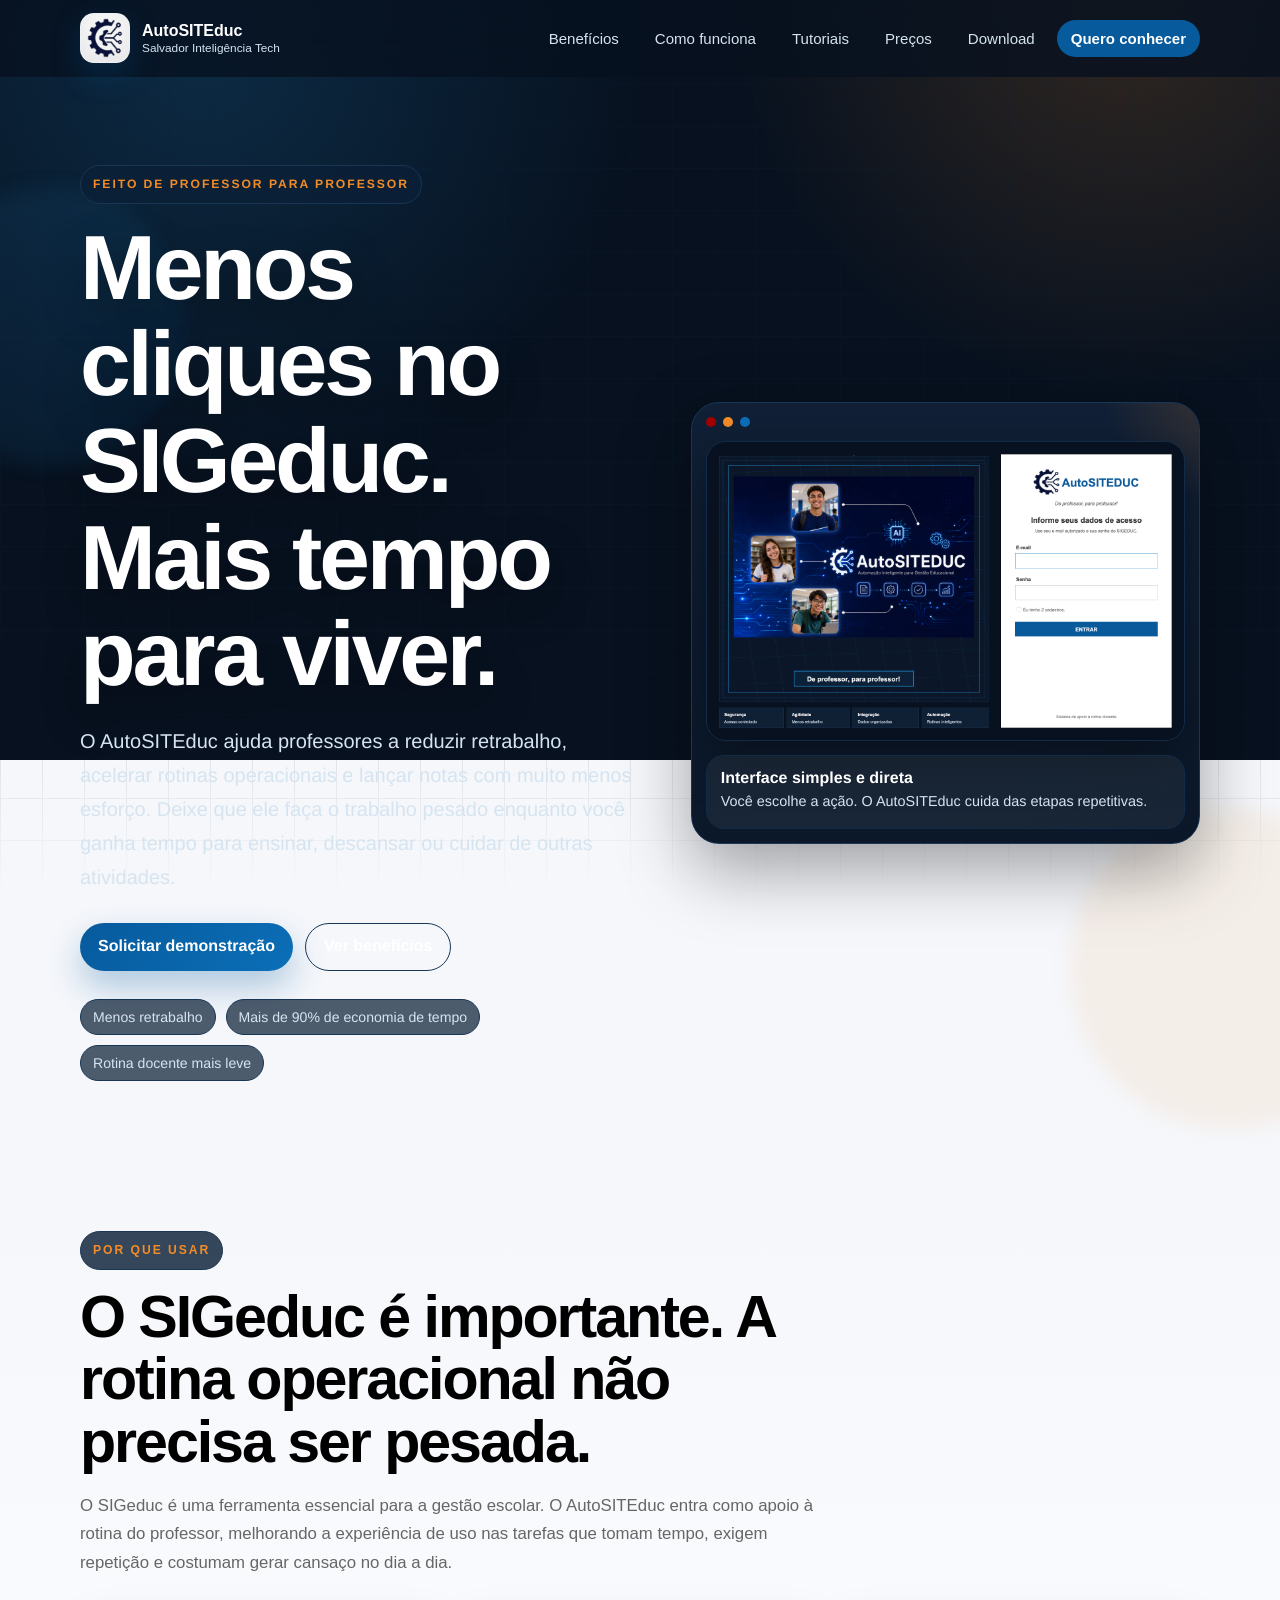
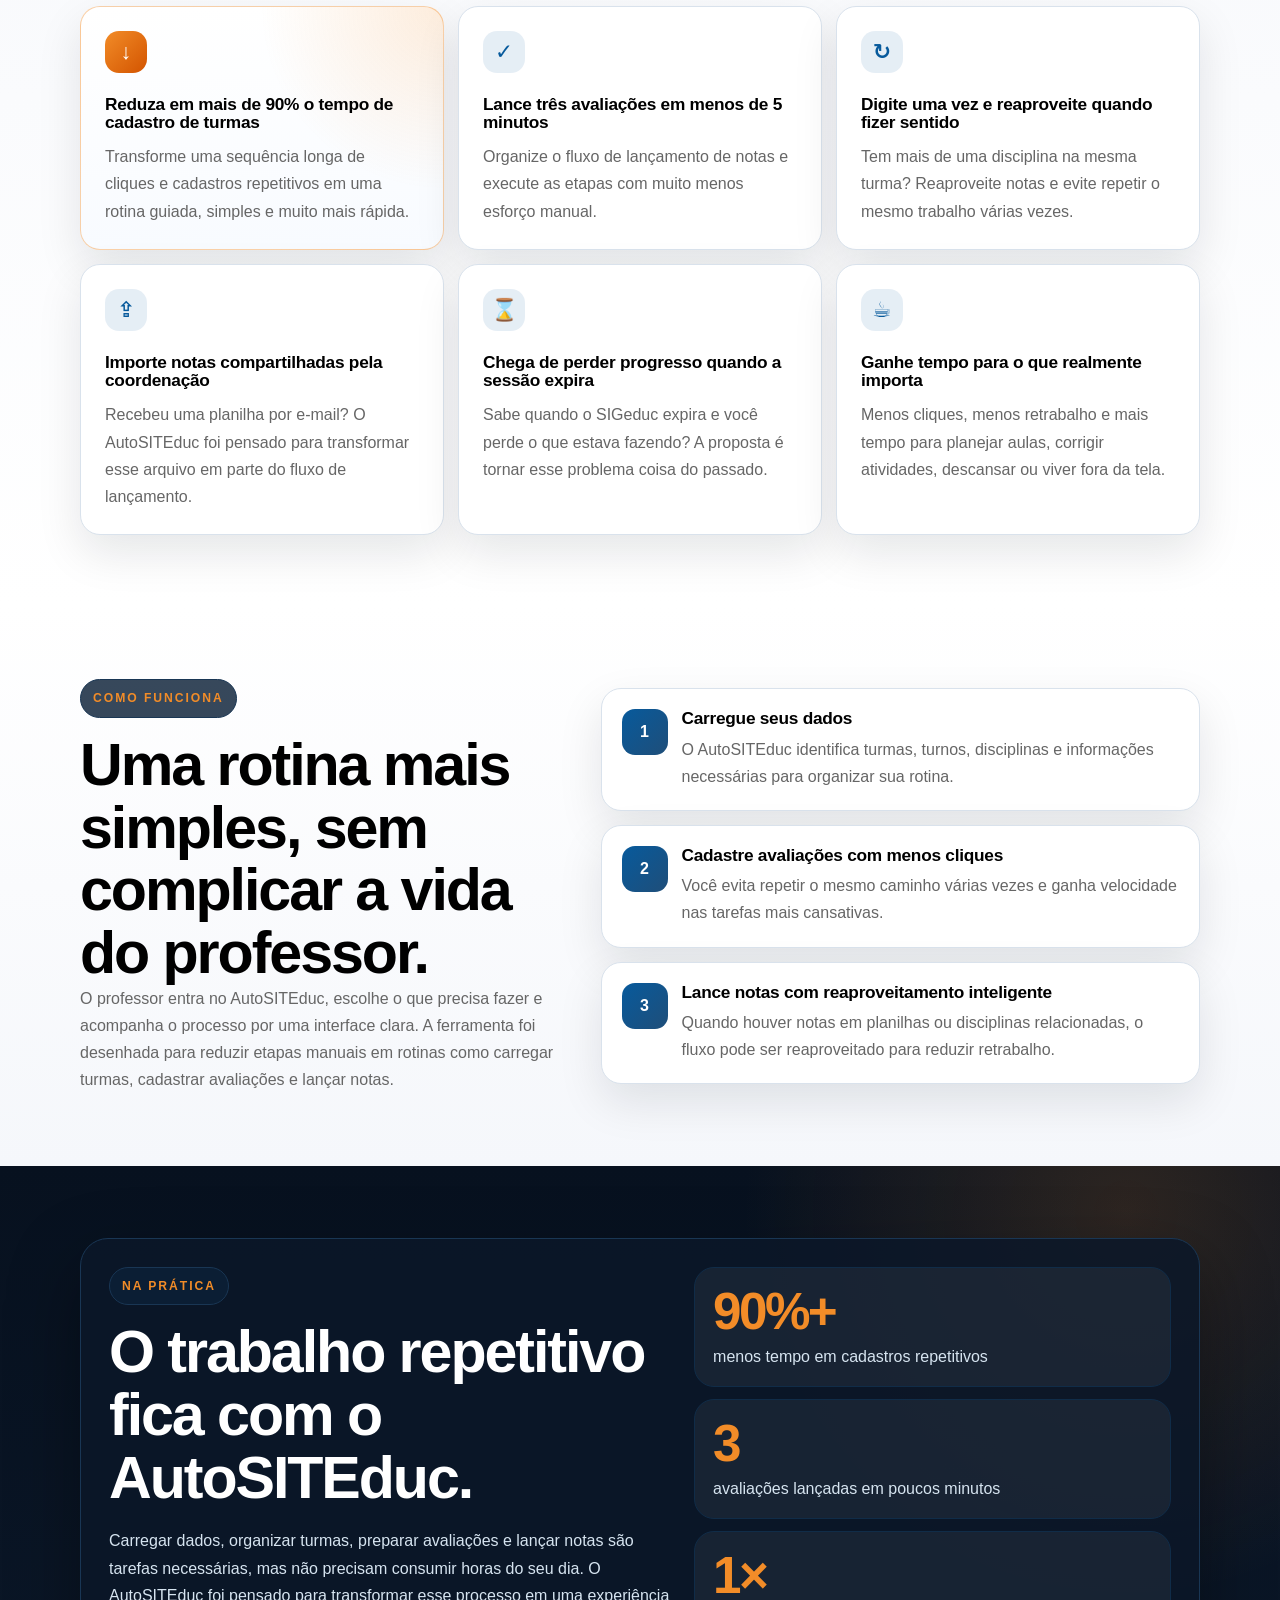
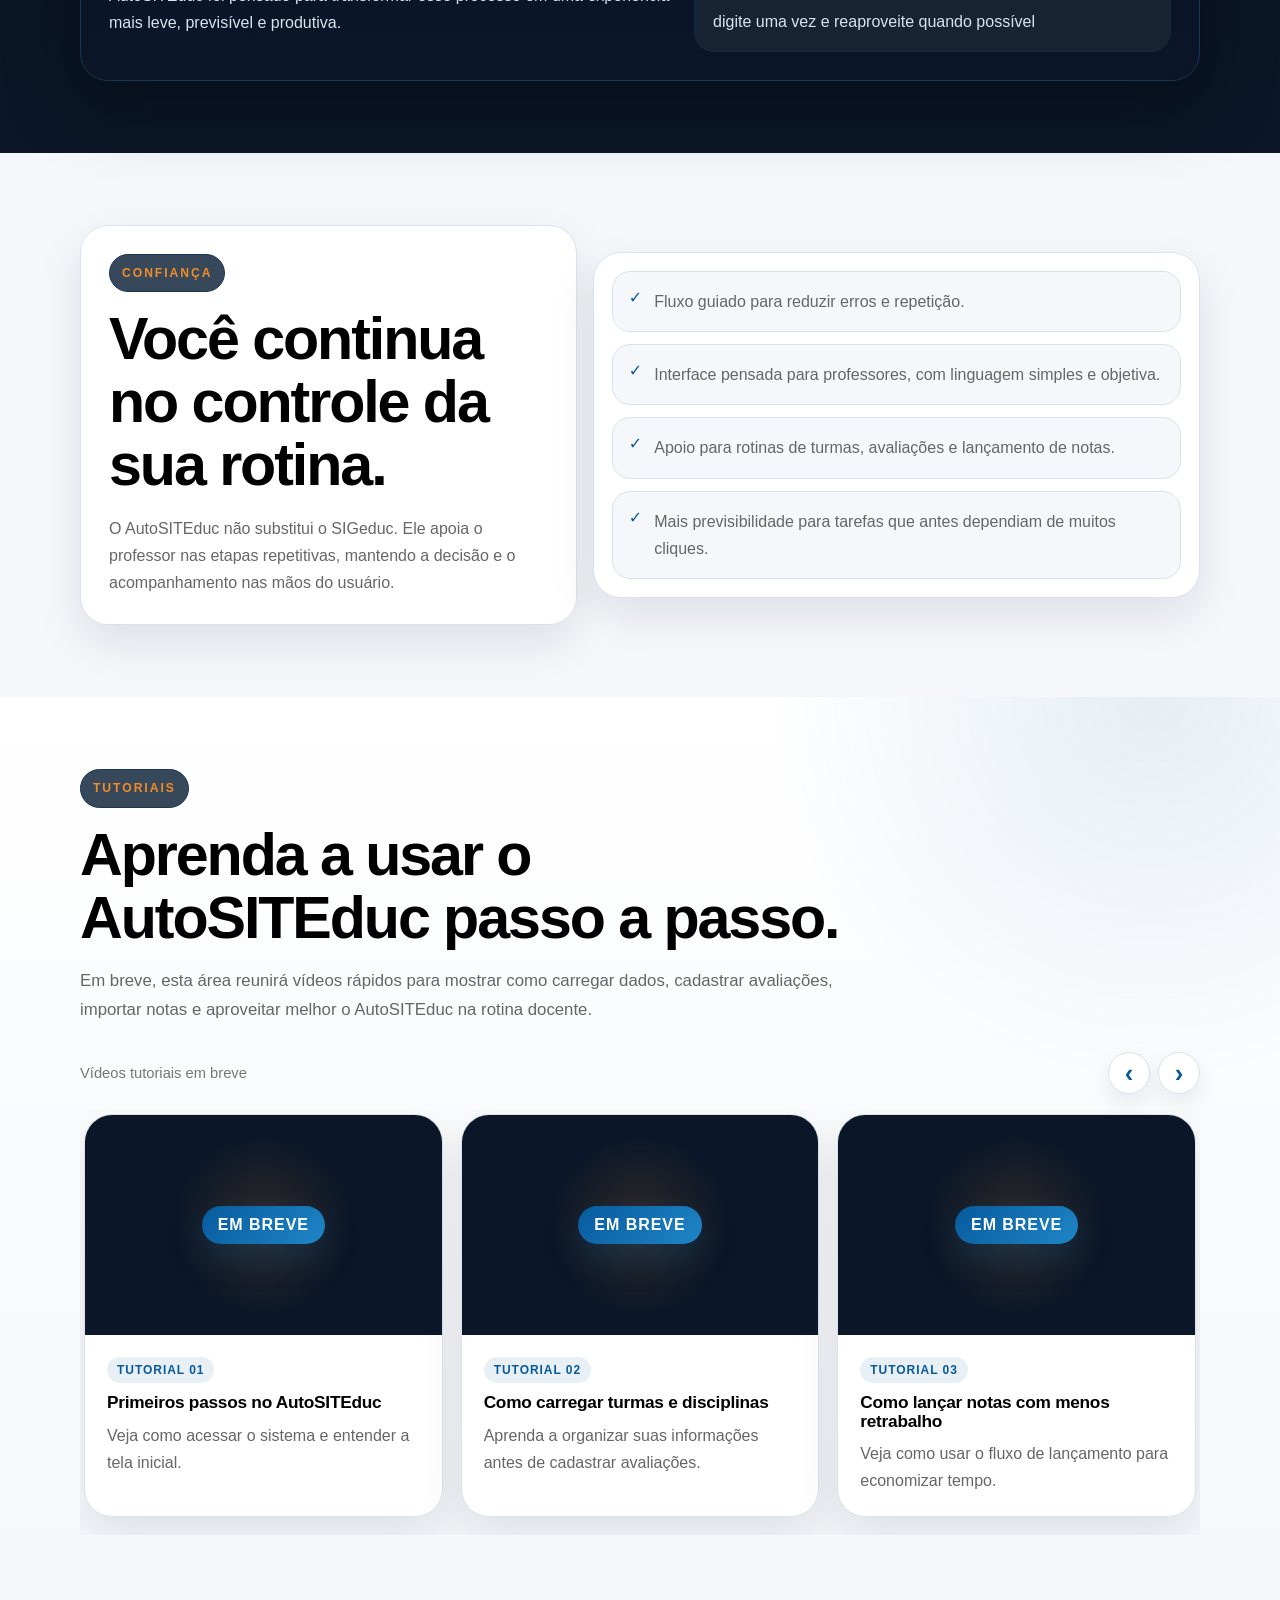
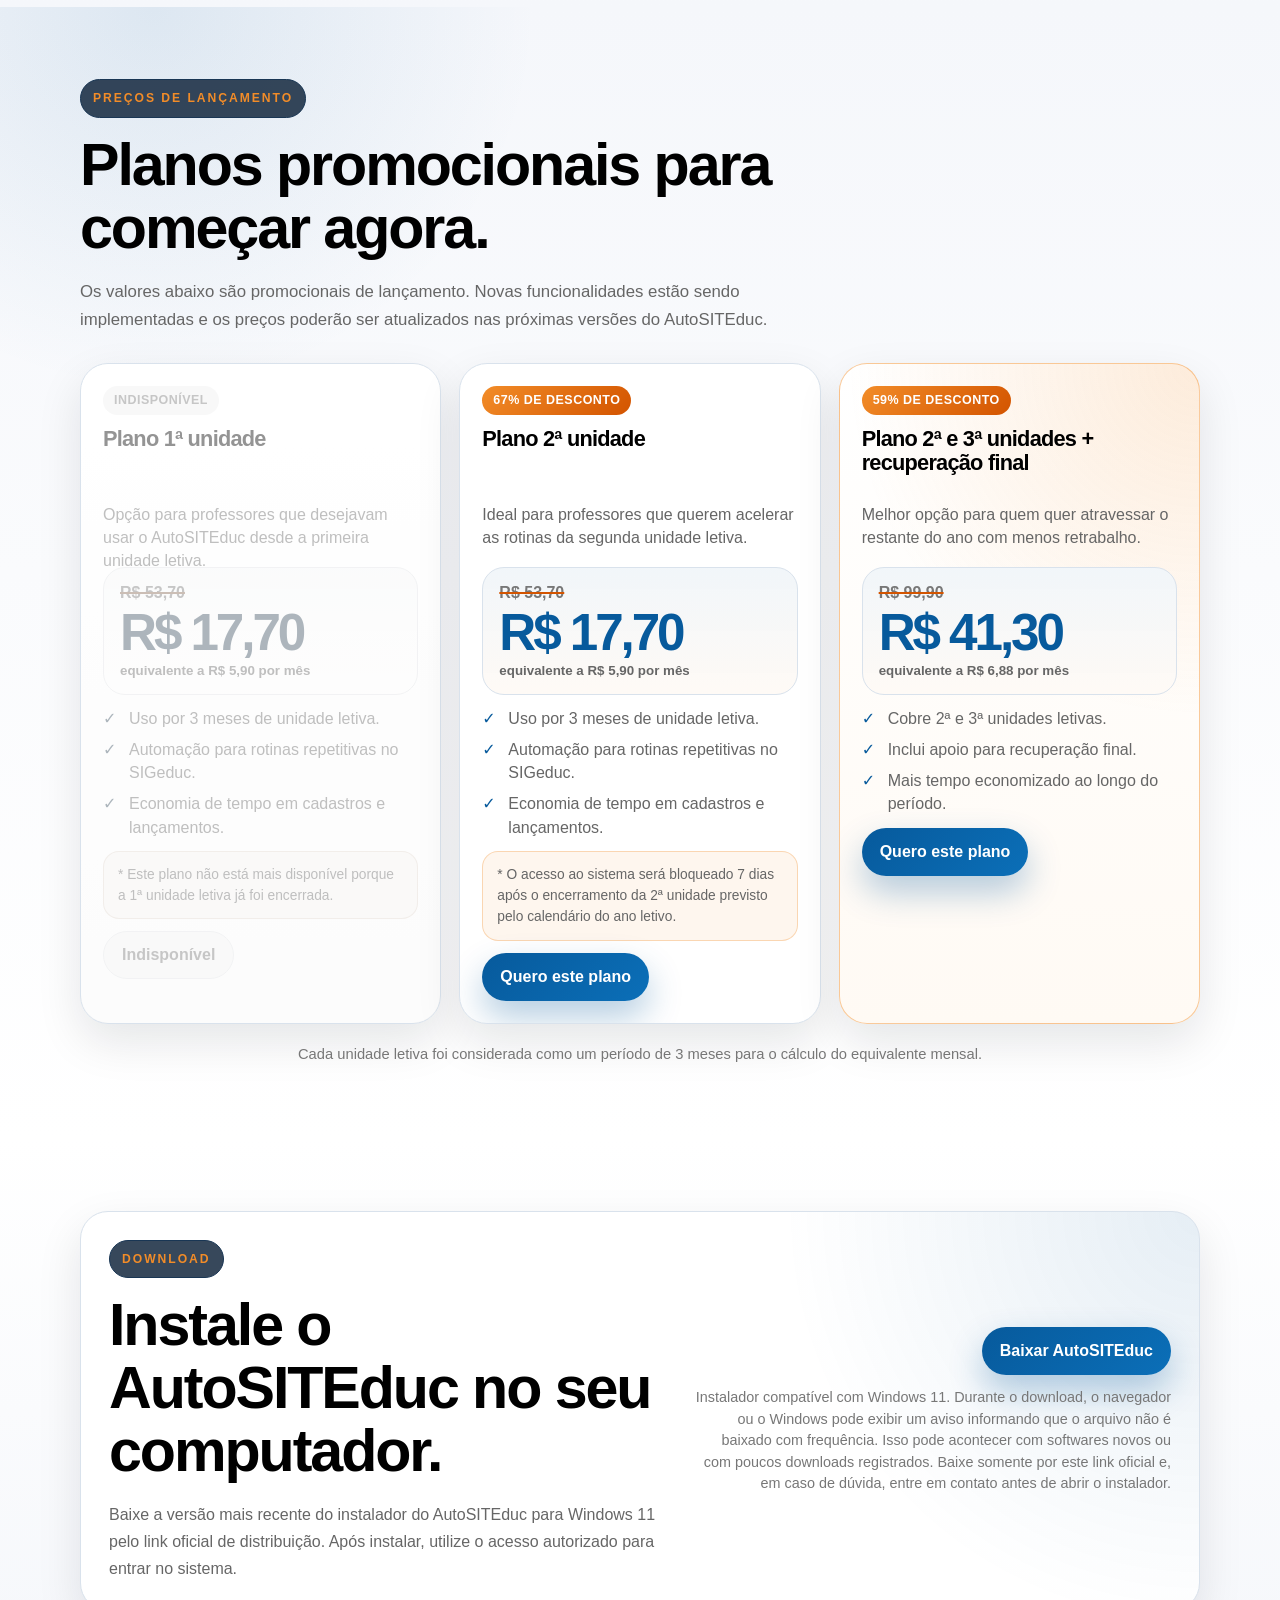
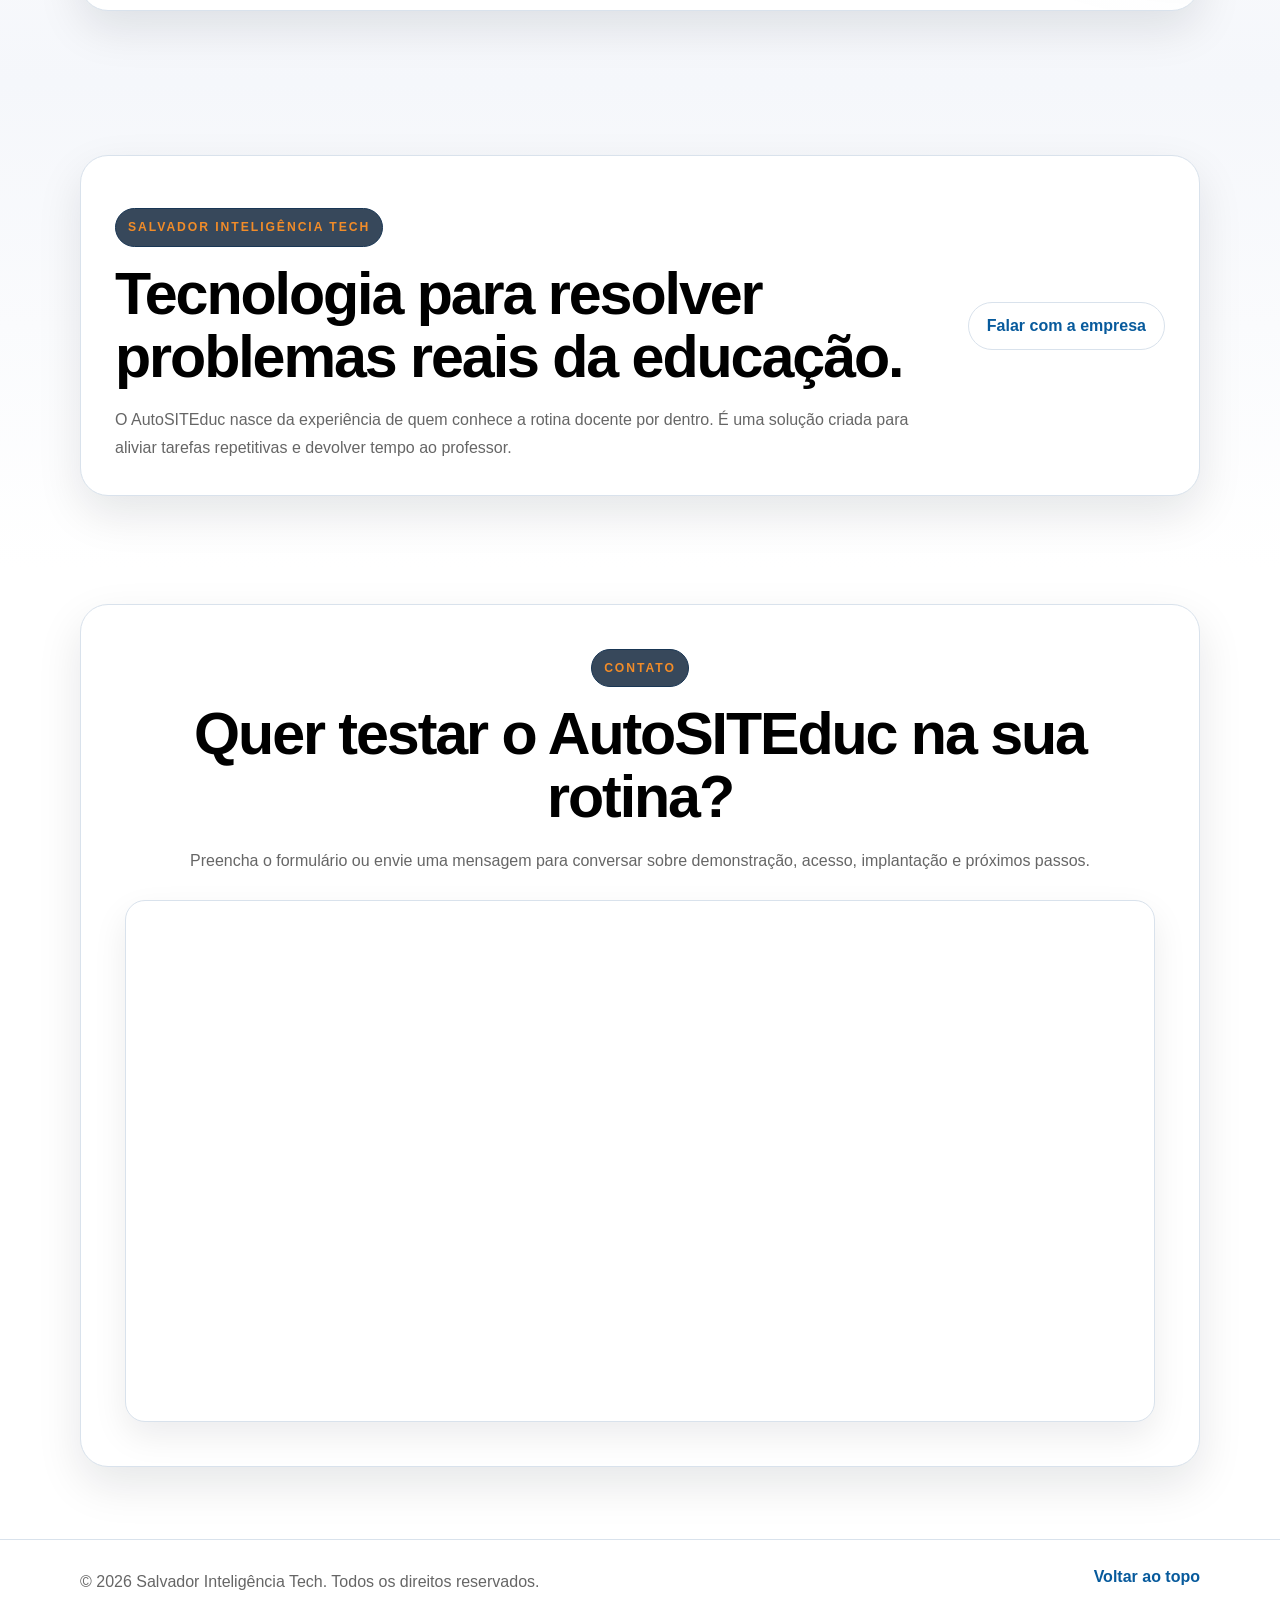
==== index.html @ fbe0bc2a "Adiciona link de download do AutoSITEduc" ====
<!doctype html>
<html lang="pt-BR">

<head>
  <meta charset="utf-8" />
  <meta name="viewport" content="width=device-width, initial-scale=1" />
  <meta name="theme-color" content="#07111f" />
  <title>AutoSITEduc | Menos cliques no SIGeduc, mais tempo para ensinar</title>
  <meta name="description"
    content="AutoSITEduc é uma ferramenta de apoio à rotina docente que reduz retrabalho, automatiza etapas repetitivas no SIGeduc e ajuda professores a economizar tempo no lançamento de notas." />
  <meta property="og:title" content="AutoSITEduc | Salvador Inteligência Tech" />
  <meta property="og:description"
    content="Menos cliques, menos retrabalho e mais tempo para o professor. Uma solução feita de professor para professor." />
  <meta property="og:type" content="website" />
  <link rel="icon" href="assets/favicon.svg" type="image/svg+xml" />
  <link rel="stylesheet" href="assets/styles.css?v=20260704-saturday-block" />
</head>

<body>
  <a class="skip-link" href="#conteudo">Ir para o conteúdo</a>

  <header class="site-header" data-header>
    <nav class="nav" aria-label="Navegação principal">
      <a class="brand" href="#inicio" aria-label="AutoSITEduc - início">
        <span class="brand-logo-wrap"><img class="brand-logo" src="assets/logo-autositeduc.png" alt="AutoSITEduc" /></span>
        <span class="brand-text">
          <strong>AutoSITEduc</strong>
          <small>Salvador Inteligência Tech</small>
        </span>
      </a>

      <button class="nav-toggle" type="button" aria-expanded="false" aria-controls="menu" data-nav-toggle>
        <span></span><span></span><span></span>
        <span class="sr-only">Abrir menu</span>
      </button>

      <div class="nav-menu" id="menu" data-nav-menu>
        <a href="#beneficios">Benefícios</a>
        <a href="#como-funciona">Como funciona</a>
        <a href="#tutoriais">Tutoriais</a>
        <a href="#precos">Preços</a>
        <a href="#download">Download</a>
        <a href="#contato" class="nav-cta">Quero conhecer</a>
      </div>
    </nav>
  </header>

  <main id="conteudo">
    <section class="hero" id="inicio">
      <div class="hero-glow hero-glow-one" aria-hidden="true"></div>
      <div class="hero-glow hero-glow-two" aria-hidden="true"></div>

      <div class="container hero-grid">
        <div class="hero-copy reveal">
          <p class="eyebrow">Feito de professor para professor</p>
          <h1 class="hero-title">Menos cliques no SIGeduc. Mais tempo para viver.</h1>
          <p class="hero-lead">
            O AutoSITEduc ajuda professores a reduzir retrabalho, acelerar rotinas operacionais e lançar notas com muito
            menos esforço. Deixe que ele faça o trabalho pesado enquanto você ganha tempo para ensinar, descansar ou cuidar
            de outras atividades.
          </p>
          <div class="hero-actions">
            <a class="button button-primary" href="#contato">Solicitar demonstração</a>
            <a class="button button-ghost" href="#beneficios">Ver benefícios</a>
          </div>
          <div class="trust-row" aria-label="Diferenciais principais">
            <span>Menos retrabalho</span>
            <span>Mais de 90% de economia de tempo</span>
            <span>Rotina docente mais leve</span>
          </div>
        </div>

        <div class="app-preview reveal" aria-label="Tela de login do AutoSITEduc">
          <div class="preview-window-bar">
            <span></span><span></span><span></span>
          </div>
          <img src="assets/login-tela.jpg" alt="Tela de login do software AutoSITEduc" />
          <div class="preview-caption">
            <strong>Interface simples e direta</strong>
            <span>Você escolhe a ação. O AutoSITEduc cuida das etapas repetitivas.</span>
          </div>
        </div>
      </div>
    </section>

    <section class="section section-tight benefits-section" id="beneficios">
      <div class="container">
        <div class="section-heading reveal">
          <p class="eyebrow">Por que usar</p>
          <h2>O SIGeduc é importante. A rotina operacional não precisa ser pesada.</h2>
          <p>
            O SIGeduc é uma ferramenta essencial para a gestão escolar. O AutoSITEduc entra como apoio à rotina do
            professor, melhorando a experiência de uso nas tarefas que tomam tempo, exigem repetição e costumam gerar
            cansaço no dia a dia.
          </p>
        </div>

        <div class="benefit-grid">
          <article class="benefit-card benefit-card-highlight reveal">
            <span class="benefit-icon">↓</span>
            <h3>Reduza em mais de 90% o tempo de cadastro de turmas</h3>
            <p>
              Transforme uma sequência longa de cliques e cadastros repetitivos em uma rotina guiada, simples e muito mais
              rápida.
            </p>
          </article>

          <article class="benefit-card reveal">
            <span class="benefit-icon">✓</span>
            <h3>Lance três avaliações em menos de 5 minutos</h3>
            <p>
              Organize o fluxo de lançamento de notas e execute as etapas com muito menos esforço manual.
            </p>
          </article>

          <article class="benefit-card reveal">
            <span class="benefit-icon">↻</span>
            <h3>Digite uma vez e reaproveite quando fizer sentido</h3>
            <p>
              Tem mais de uma disciplina na mesma turma? Reaproveite notas e evite repetir o mesmo trabalho várias vezes.
            </p>
          </article>

          <article class="benefit-card reveal">
            <span class="benefit-icon">⇪</span>
            <h3>Importe notas compartilhadas pela coordenação</h3>
            <p>
              Recebeu uma planilha por e-mail? O AutoSITEduc foi pensado para transformar esse arquivo em parte do fluxo
              de lançamento.
            </p>
          </article>

          <article class="benefit-card reveal">
            <span class="benefit-icon">⌛</span>
            <h3>Chega de perder progresso quando a sessão expira</h3>
            <p>
              Sabe quando o SIGeduc expira e você perde o que estava fazendo? A proposta é tornar esse problema coisa do
              passado.
            </p>
          </article>

          <article class="benefit-card reveal">
            <span class="benefit-icon">☕</span>
            <h3>Ganhe tempo para o que realmente importa</h3>
            <p>
              Menos cliques, menos retrabalho e mais tempo para planejar aulas, corrigir atividades, descansar ou viver
              fora da tela.
            </p>
          </article>
        </div>
      </div>
    </section>

    <section class="section split-section" id="como-funciona">
      <div class="container split-grid">
        <div class="reveal">
          <p class="eyebrow">Como funciona</p>
          <h2>Uma rotina mais simples, sem complicar a vida do professor.</h2>
          <p>
            O professor entra no AutoSITEduc, escolhe o que precisa fazer e acompanha o processo por uma interface clara.
            A ferramenta foi desenhada para reduzir etapas manuais em rotinas como carregar turmas, cadastrar avaliações e
            lançar notas.
          </p>
        </div>
        <div class="timeline reveal">
          <div class="timeline-item">
            <span>1</span>
            <div>
              <h3>Carregue seus dados</h3>
              <p>O AutoSITEduc identifica turmas, turnos, disciplinas e informações necessárias para organizar sua rotina.</p>
            </div>
          </div>
          <div class="timeline-item">
            <span>2</span>
            <div>
              <h3>Cadastre avaliações com menos cliques</h3>
              <p>Você evita repetir o mesmo caminho várias vezes e ganha velocidade nas tarefas mais cansativas.</p>
            </div>
          </div>
          <div class="timeline-item">
            <span>3</span>
            <div>
              <h3>Lance notas com reaproveitamento inteligente</h3>
              <p>Quando houver notas em planilhas ou disciplinas relacionadas, o fluxo pode ser reaproveitado para reduzir retrabalho.</p>
            </div>
          </div>
        </div>
      </div>
    </section>

    <section class="section proof-section">
      <div class="container proof-card reveal">
        <div>
          <p class="eyebrow">Na prática</p>
          <h2>O trabalho repetitivo fica com o AutoSITEduc.</h2>
          <p>
            Carregar dados, organizar turmas, preparar avaliações e lançar notas são tarefas necessárias, mas não precisam
            consumir horas do seu dia. O AutoSITEduc foi pensado para transformar esse processo em uma experiência mais
            leve, previsível e produtiva.
          </p>
        </div>
        <div class="proof-metrics" aria-label="Resumo de benefícios">
          <div><strong>90%+</strong><span>menos tempo em cadastros repetitivos</span></div>
          <div><strong>3</strong><span>avaliações lançadas em poucos minutos</span></div>
          <div><strong>1×</strong><span>digite uma vez e reaproveite quando possível</span></div>
        </div>
      </div>
    </section>

    <section class="section security" id="seguranca">
      <div class="container security-grid">
        <div class="security-card reveal">
          <p class="eyebrow">Confiança</p>
          <h2>Você continua no controle da sua rotina.</h2>
          <p>
            O AutoSITEduc não substitui o SIGeduc. Ele apoia o professor nas etapas repetitivas, mantendo a decisão e o
            acompanhamento nas mãos do usuário.
          </p>
        </div>
        <div class="check-list reveal">
          <div><span>✓</span>
            <p>Fluxo guiado para reduzir erros e repetição.</p>
          </div>
          <div><span>✓</span>
            <p>Interface pensada para professores, com linguagem simples e objetiva.</p>
          </div>
          <div><span>✓</span>
            <p>Apoio para rotinas de turmas, avaliações e lançamento de notas.</p>
          </div>
          <div><span>✓</span>
            <p>Mais previsibilidade para tarefas que antes dependiam de muitos cliques.</p>
          </div>
        </div>
      </div>
    </section>

    <section class="section tutorials-section" id="tutoriais">
      <div class="container">
        <div class="section-heading reveal">
          <p class="eyebrow">Tutoriais</p>
          <h2>Aprenda a usar o AutoSITEduc passo a passo.</h2>
          <p>
            Em breve, esta área reunirá vídeos rápidos para mostrar como carregar dados, cadastrar avaliações, importar
            notas e aproveitar melhor o AutoSITEduc na rotina docente.
          </p>
        </div>

        <div class="tutorial-carousel reveal" aria-label="Carrossel de vídeos tutoriais">
          <div class="tutorial-carousel-head">
            <span>Vídeos tutoriais em breve</span>
            <div class="tutorial-controls" aria-label="Controles do carrossel de tutoriais">
              <button type="button" class="tutorial-control" data-tutorial-prev aria-label="Vídeo anterior">‹</button>
              <button type="button" class="tutorial-control" data-tutorial-next aria-label="Próximo vídeo">›</button>
            </div>
          </div>

          <div class="tutorial-track" data-tutorial-track>
            <article class="tutorial-card">
              <div class="video-frame video-coming-soon">
                <span>Em breve</span>
              </div>
              <div class="tutorial-content">
                <span>Tutorial 01</span>
                <h3>Primeiros passos no AutoSITEduc</h3>
                <p>Veja como acessar o sistema e entender a tela inicial.</p>
              </div>
            </article>

            <article class="tutorial-card">
              <div class="video-frame video-coming-soon">
                <span>Em breve</span>
              </div>
              <div class="tutorial-content">
                <span>Tutorial 02</span>
                <h3>Como carregar turmas e disciplinas</h3>
                <p>Aprenda a organizar suas informações antes de cadastrar avaliações.</p>
              </div>
            </article>

            <article class="tutorial-card">
              <div class="video-frame video-coming-soon">
                <span>Em breve</span>
              </div>
              <div class="tutorial-content">
                <span>Tutorial 03</span>
                <h3>Como lançar notas com menos retrabalho</h3>
                <p>Veja como usar o fluxo de lançamento para economizar tempo.</p>
              </div>
            </article>
          </div>
        </div>
      </div>
    </section>

    <section class="section pricing-section" id="precos">
      <div class="container">
        <div class="section-heading reveal">
          <p class="eyebrow">Preços de lançamento</p>
          <h2>Planos promocionais para começar agora.</h2>
          <p>
            Os valores abaixo são promocionais de lançamento. Novas funcionalidades estão sendo implementadas e os preços
            poderão ser atualizados nas próximas versões do AutoSITEduc.
          </p>
        </div>

        <div class="pricing-grid">
          <article class="pricing-card pricing-card-unavailable reveal">
            <div class="pricing-badge pricing-badge-unavailable">Indisponível</div>
            <h3>Plano 1ª unidade</h3>
            <p class="pricing-description">
              Opção para professores que desejavam usar o AutoSITEduc desde a primeira unidade letiva.
            </p>

            <div class="price-block">
              <span class="old-price">R$ 53,70</span>
              <strong>R$ 17,70</strong>
              <small>equivalente a R$ 5,90 por mês</small>
            </div>

            <ul class="pricing-list">
              <li>Uso por 3 meses de unidade letiva.</li>
              <li>Automação para rotinas repetitivas no SIGeduc.</li>
              <li>Economia de tempo em cadastros e lançamentos.</li>
            </ul>

            <p class="pricing-card-note">
              * Este plano não está mais disponível porque a 1ª unidade letiva já foi encerrada.
            </p>

            <span class="button button-disabled" aria-disabled="true">Indisponível</span>
          </article>

          <article class="pricing-card reveal">
            <div class="pricing-badge">67% de desconto</div>
            <h3>Plano 2ª unidade</h3>
            <p class="pricing-description">
              Ideal para professores que querem acelerar as rotinas da segunda unidade letiva.
            </p>

            <div class="price-block">
              <span class="old-price">R$ 53,70</span>
              <strong>R$ 17,70</strong>
              <small>equivalente a R$ 5,90 por mês</small>
            </div>

            <ul class="pricing-list">
              <li>Uso por 3 meses de unidade letiva.</li>
              <li>Automação para rotinas repetitivas no SIGeduc.</li>
              <li>Economia de tempo em cadastros e lançamentos.</li>
            </ul>

            <p class="pricing-card-note">
              * O acesso ao sistema será bloqueado 7 dias após o encerramento da 2ª unidade previsto pelo calendário do
              ano letivo.
            </p>

            <a class="button button-primary" href="#contato">Quero este plano</a>
          </article>

          <article class="pricing-card pricing-card-featured reveal">
            <div class="pricing-badge">59% de desconto</div>
            <h3>Plano 2ª e 3ª unidades + recuperação final</h3>
            <p class="pricing-description">
              Melhor opção para quem quer atravessar o restante do ano com menos retrabalho.
            </p>

            <div class="price-block">
              <span class="old-price">R$ 99,90</span>
              <strong>R$ 41,30</strong>
              <small>equivalente a R$ 6,88 por mês</small>
            </div>

            <ul class="pricing-list">
              <li>Cobre 2ª e 3ª unidades letivas.</li>
              <li>Inclui apoio para recuperação final.</li>
              <li>Mais tempo economizado ao longo do período.</li>
            </ul>

            <a class="button button-primary" href="#contato">Quero este plano</a>
          </article>
        </div>

        <p class="pricing-note reveal">
          Cada unidade letiva foi considerada como um período de 3 meses para o cálculo do equivalente mensal.
        </p>
      </div>
    </section>

    <section class="section download-section" id="download">
      <div class="container download-card reveal">
        <div>
          <p class="eyebrow">Download</p>
          <h2>Instale o AutoSITEduc no seu computador.</h2>
          <p>
            Baixe a versão mais recente do instalador do AutoSITEduc para Windows 11 pelo link oficial de distribuição.
            Após instalar, utilize o acesso autorizado para entrar no sistema.
          </p>
        </div>
        <div class="download-actions">
          <a class="button button-primary" href="https://github.com/salvadorinteligenciatech/autositeduc-releases/releases/download/v0.1.1/AutoSITEduc_Setup_0.1.1.exe" download>Baixar AutoSITEduc</a>
          <span class="download-note">
            Instalador compatível com Windows 11. Durante o download, o navegador ou o Windows pode exibir um aviso
            informando que o arquivo não é baixado com frequência. Isso pode acontecer com softwares novos ou com poucos
            downloads registrados. Baixe somente por este link oficial e, em caso de dúvida, entre em contato antes de abrir o instalador.
          </span>
        </div>
      </div>
    </section>

    <section class="section company-section">
      <div class="container company-card reveal">
        <div>
          <p class="eyebrow">Salvador Inteligência Tech</p>
          <h2>Tecnologia para resolver problemas reais da educação.</h2>
          <p>
            O AutoSITEduc nasce da experiência de quem conhece a rotina docente por dentro. É uma solução criada para
            aliviar tarefas repetitivas e devolver tempo ao professor.
          </p>
        </div>
        <a class="button button-ghost" href="#contato">Falar com a empresa</a>
      </div>
    </section>

    <section class="section contact-section" id="contato">
      <div class="container contact-card reveal">
        <p class="eyebrow">Contato</p>
        <h2>Quer testar o AutoSITEduc na sua rotina?</h2>
        <p>
          Preencha o formulário ou envie uma mensagem para conversar sobre demonstração, acesso, implantação e próximos
          passos.
        </p>

        <div class="tally-embed" aria-label="Formulário de contato AutoSITEduc">
          <iframe
            data-tally-src="https://tally.so/embed/NpgLAl?alignLeft=1&hideTitle=1&transparentBackground=1&dynamicHeight=1"
            loading="lazy"
            width="100%"
            height="520"
            frameborder="0"
            marginheight="0"
            marginwidth="0"
            title="Formulário de contato AutoSITEduc">
          </iframe>
        </div>

      </div>
    </section>
  </main>

  <footer class="footer">
    <div class="container footer-grid">
      <p>© <span data-year></span> Salvador Inteligência Tech. Todos os direitos reservados.</p>
      <a href="#inicio">Voltar ao topo</a>
    </div>
  </footer>

  <script async src="https://tally.so/widgets/embed.js"></script>
  <script src="assets/main.js?v=20260704-saturday-block"></script>
  <!-- deploy-refresh: 79e15d5 -->
</body>

</html>
---- assets/styles.css ----
:root {
  /* Paleta alinhada ao tema visual do AutoSITEduc */
  --bg: #07111f;
  --panel: #0b1728;
  --panel-2: #101f35;

  --brand-blue: #075a9c;
  --brand-blue-hover: #0b6fb8;
  --header-blue: #1f4e79;

  --accent: #f28c28;
  --accent-2: #1f86c7;

  --content-bg: #f5f7fb;
  --content-card: #ffffff;
  --content-border: #d9e2ec;

  --text: #333333;
  --text-dark: #000000;
  --muted: #666666;
  --muted-2: #777777;

  --text-on-dark: #ffffff;
  --text-soft-on-dark: #d6e4f0;

  --hero-border: #193654;
  --hero-inner-border: #102c48;
  --hero-grid-1: #0f2b45;
  --hero-grid-2: #0c263e;
  --hero-badge: #0c2037;

  --danger: #a00000;
  --logout: #d35400;

  --line-dark: rgba(214, 228, 240, 0.16);
  --line-light: #d9e2ec;

  --shadow-dark: 0 26px 70px rgba(0, 0, 0, 0.36);
  --shadow-card: 0 18px 45px rgba(7, 17, 31, 0.1);

  --radius-xl: 28px;
  --radius-lg: 20px;
  --radius-md: 14px;

  --max: 1120px;
}

/* Reset básico */
* {
  box-sizing: border-box;
}

html {
  scroll-behavior: smooth;
}

body {
  margin: 0;
  min-height: 100vh;
  font-family:
    Arial,
    ui-sans-serif,
    system-ui,
    -apple-system,
    BlinkMacSystemFont,
    "Segoe UI",
    sans-serif;
  color: var(--text);
  background: var(--content-bg);
}

body::before {
  content: "";
  position: fixed;
  inset: 0;
  z-index: -2;
  background:
    radial-gradient(
      circle at 16% 6%,
      rgba(31, 134, 199, 0.22),
      transparent 28rem
    ),
    radial-gradient(
      circle at 88% 0%,
      rgba(242, 140, 40, 0.18),
      transparent 25rem
    ),
    linear-gradient(180deg, var(--bg) 0 760px, var(--content-bg) 760px 100%);
}

body::after {
  content: "";
  position: fixed;
  inset: 0;
  z-index: -1;
  opacity: 0.24;
  background-image:
    linear-gradient(rgba(15, 43, 69, 0.7) 1px, transparent 1px),
    linear-gradient(90deg, rgba(12, 38, 62, 0.7) 1px, transparent 1px);
  background-size: 42px 42px;
  mask-image: linear-gradient(180deg, #000 0 620px, transparent 900px);
  pointer-events: none;
}

a {
  color: inherit;
  text-decoration: none;
}

p {
  color: var(--muted);
  line-height: 1.7;
  margin: 0;
}

h1,
h2,
h3 {
  margin: 0;
  line-height: 1.06;
  letter-spacing: -0.035em;
}

h1 {
  color: var(--text-on-dark);
  font-size: clamp(2.55rem, 11vw, 5.7rem);
}

h2 {
  color: var(--text-dark);
  font-size: clamp(1.95rem, 7vw, 3.7rem);
}

h3 {
  color: var(--text-dark);
  font-size: 1.08rem;
  letter-spacing: -0.015em;
}

/* Correção forte do contraste do hero */
.hero h1,
.hero h1 *,
.hero-title,
.hero-title * {
  color: var(--text-on-dark) !important;
  -webkit-text-fill-color: var(--text-on-dark) !important;
  text-shadow: 0 16px 42px rgba(0, 0, 0, 0.35);
}

.hero .hero-lead,
.hero .hero-lead * {
  color: var(--text-soft-on-dark) !important;
  -webkit-text-fill-color: var(--text-soft-on-dark) !important;
}

.container {
  width: min(100% - 32px, var(--max));
  margin-inline: auto;
}

.skip-link,
.sr-only {
  position: absolute;
  width: 1px;
  height: 1px;
  padding: 0;
  margin: -1px;
  overflow: hidden;
  clip: rect(0, 0, 0, 0);
  white-space: nowrap;
  border: 0;
}

.skip-link:focus {
  position: fixed;
  z-index: 999;
  width: auto;
  height: auto;
  margin: 16px;
  padding: 12px 16px;
  background: var(--content-card);
  color: var(--bg);
  border-radius: 999px;
  clip: auto;
}

/* Header */
.site-header {
  position: sticky;
  top: 0;
  z-index: 50;
  backdrop-filter: blur(18px);
  background: rgba(7, 17, 31, 0.78);
  border-bottom: 1px solid transparent;
  transition:
    border-color 0.2s ease,
    background 0.2s ease;
}

.site-header.is-scrolled {
  border-bottom-color: var(--hero-border);
  background: rgba(7, 17, 31, 0.92);
}

.nav {
  width: min(100% - 32px, var(--max));
  margin-inline: auto;
  min-height: 76px;
  display: flex;
  align-items: center;
  justify-content: space-between;
  gap: 18px;
}

.brand {
  display: inline-flex;
  align-items: center;
  gap: 12px;
}

.brand-mark {
  width: 44px;
  height: 44px;
  display: grid;
  place-items: center;
  border-radius: 13px;
  color: var(--text-on-dark);
  font-weight: 900;
  background: linear-gradient(135deg, var(--brand-blue), var(--header-blue));
  border: 1px solid rgba(214, 228, 240, 0.2);
  box-shadow:
    0 12px 30px rgba(7, 90, 156, 0.34),
    inset 0 -8px 18px rgba(0, 0, 0, 0.16);
}

.brand-text {
  display: grid;
  gap: 1px;
}

.brand-text strong {
  color: var(--text-on-dark);
  font-size: 1rem;
}

.brand-text small {
  color: var(--text-soft-on-dark);
  font-size: 0.74rem;
}

.nav-menu {
  display: flex;
  align-items: center;
  gap: 8px;
}

.nav-menu a {
  color: var(--text-soft-on-dark);
  padding: 10px 14px;
  border-radius: 999px;
  font-size: 0.94rem;
  transition:
    color 0.2s ease,
    background 0.2s ease;
}

.nav-menu a:hover {
  color: var(--text-on-dark);
  background: rgba(255, 255, 255, 0.08);
}

.nav-menu .nav-cta {
  color: var(--text-on-dark);
  background: var(--brand-blue);
  font-weight: 800;
}

.nav-menu .nav-cta:hover {
  color: var(--text-on-dark);
  background: var(--brand-blue-hover);
}

.nav-toggle {
  display: none;
  width: 44px;
  height: 44px;
  border: 1px solid var(--hero-border);
  border-radius: 14px;
  background: rgba(255, 255, 255, 0.06);
}

.nav-toggle span:not(.sr-only) {
  display: block;
  width: 18px;
  height: 2px;
  background: var(--text-on-dark);
  margin: 4px auto;
  border-radius: 999px;
}

/* Hero */
.hero {
  position: relative;
  overflow: hidden;
  padding: 54px 0 80px;
}

.hero-grid {
  display: grid;
  gap: 34px;
  align-items: center;
}

.eyebrow {
  display: inline-flex;
  width: fit-content;
  color: var(--accent);
  background: rgba(12, 32, 55, 0.82);
  border: 1px solid var(--hero-border);
  border-radius: 999px;
  padding: 8px 12px;
  text-transform: uppercase;
  letter-spacing: 0.16em;
  font-size: 0.76rem;
  font-weight: 900;
  margin-bottom: 16px;
}

.hero-lead {
  margin-top: 22px;
  color: var(--text-soft-on-dark);
  font-size: clamp(1.06rem, 4vw, 1.25rem);
  max-width: 680px;
}

.hero-actions,
.contact-actions {
  display: flex;
  flex-wrap: wrap;
  gap: 12px;
  margin-top: 28px;
}

.button {
  min-height: 48px;
  display: inline-flex;
  align-items: center;
  justify-content: center;
  padding: 13px 18px;
  border-radius: 999px;
  font-weight: 800;
  transition:
    transform 0.2s ease,
    box-shadow 0.2s ease,
    border-color 0.2s ease,
    background 0.2s ease;
}

.button:hover {
  transform: translateY(-2px);
}

.button-primary {
  color: var(--text-on-dark);
  background: linear-gradient(
    135deg,
    var(--brand-blue),
    var(--brand-blue-hover)
  );
  box-shadow: 0 16px 34px rgba(7, 90, 156, 0.3);
}

.button-primary:hover {
  background: linear-gradient(135deg, var(--brand-blue-hover), var(--accent-2));
}

.button-disabled {
  color: var(--muted-2);
  border: 1px solid var(--content-border);
  background: #f1f1f1;
  box-shadow: none;
  cursor: not-allowed;
}

.button-disabled:hover {
  transform: none;
}

.button-ghost {
  color: var(--text-on-dark);
  border: 1px solid var(--hero-border);
  background: rgba(255, 255, 255, 0.055);
}

.button-ghost:hover {
  border-color: rgba(242, 140, 40, 0.55);
  background: rgba(242, 140, 40, 0.1);
}

.trust-row {
  display: flex;
  flex-wrap: wrap;
  gap: 10px;
  margin-top: 28px;
}

.trust-row span {
  color: var(--text-soft-on-dark);
  border: 1px solid var(--hero-border);
  background: rgba(12, 32, 55, 0.72);
  border-radius: 999px;
  padding: 9px 12px;
  font-size: 0.88rem;
}

.hero-glow {
  position: absolute;
  border-radius: 999px;
  filter: blur(10px);
  opacity: 0.5;
  pointer-events: none;
}

.hero-glow-one {
  width: 280px;
  height: 280px;
  background: rgba(31, 134, 199, 0.2);
  left: -90px;
  top: 110px;
}

.hero-glow-two {
  width: 320px;
  height: 320px;
  background: rgba(242, 140, 40, 0.17);
  right: -110px;
  bottom: 60px;
}

/* Card do produto */
.product-card {
  border: 1px solid var(--hero-border);
  border-radius: var(--radius-xl);
  padding: 18px;
  background:
    linear-gradient(180deg, rgba(16, 31, 53, 0.96), rgba(11, 23, 40, 0.96)),
    linear-gradient(135deg, var(--hero-grid-1), var(--hero-grid-2));
  box-shadow: var(--shadow-dark);
  overflow: hidden;
  position: relative;
}

.product-card::before {
  content: "";
  position: absolute;
  inset: -42% -42% auto auto;
  width: 275px;
  height: 275px;
  background: radial-gradient(
    circle,
    rgba(242, 140, 40, 0.28),
    transparent 70%
  );
}

.window-bar {
  display: flex;
  gap: 7px;
  margin-bottom: 20px;
  position: relative;
}

.window-bar span {
  width: 10px;
  height: 10px;
  border-radius: 999px;
  background: var(--line-dark);
}

.window-bar span:nth-child(1) {
  background: var(--danger);
}

.window-bar span:nth-child(2) {
  background: var(--accent);
}

.window-bar span:nth-child(3) {
  background: var(--brand-blue-hover);
}

.dashboard-top {
  position: relative;
  display: flex;
  align-items: flex-start;
  justify-content: space-between;
  gap: 16px;
  border-bottom: 1px solid var(--hero-inner-border);
  padding-bottom: 18px;
}

.dashboard-top p {
  font-size: 0.85rem;
  color: var(--text-soft-on-dark);
}

.dashboard-top strong {
  display: block;
  margin-top: 5px;
  font-size: 1.45rem;
  letter-spacing: -0.04em;
  color: var(--text-on-dark);
}

.status-pill {
  color: var(--text-on-dark);
  background: var(--accent);
  border-radius: 999px;
  padding: 7px 10px;
  font-size: 0.76rem;
  font-weight: 900;
}

.automation-flow {
  margin-top: 18px;
  position: relative;
}

.flow-step {
  display: flex;
  align-items: center;
  gap: 12px;
  padding: 14px;
  border-radius: 18px;
  background: rgba(255, 255, 255, 0.05);
  border: 1px solid var(--hero-inner-border);
}

.flow-step.active {
  background: rgba(7, 90, 156, 0.22);
  border-color: rgba(31, 134, 199, 0.56);
}

.flow-step strong {
  color: var(--text-on-dark);
}

.flow-step span {
  width: 36px;
  height: 36px;
  display: grid;
  place-items: center;
  border-radius: 12px;
  background: var(--hero-badge);
  color: var(--accent);
  font-weight: 900;
}

.flow-step small {
  display: block;
  color: var(--text-soft-on-dark);
  margin-top: 4px;
}

.flow-line {
  width: 1px;
  height: 18px;
  background: var(--hero-inner-border);
  margin-left: 32px;
}

.metric-grid {
  display: grid;
  grid-template-columns: repeat(3, 1fr);
  gap: 10px;
  margin-top: 16px;
  position: relative;
}

.metric-grid div {
  padding: 14px;
  border: 1px solid var(--hero-inner-border);
  border-radius: 18px;
  background: rgba(0, 0, 0, 0.14);
}

.metric-grid strong {
  display: block;
  font-size: 1.28rem;
  color: var(--text-on-dark);
}

.metric-grid span {
  display: block;
  color: var(--text-soft-on-dark);
  font-size: 0.76rem;
  margin-top: 6px;
}

/* Seções */
.section {
  padding: 72px 0;
}

.section-tight {
  padding-top: 42px;
}

.section-heading {
  max-width: 760px;
  margin-bottom: 28px;
}

.section-heading p:not(.eyebrow) {
  margin-top: 18px;
  font-size: 1.05rem;
}

.feature-grid {
  display: grid;
  gap: 14px;
}

.feature-card {
  padding: 24px;
  border: 1px solid var(--content-border);
  border-radius: var(--radius-lg);
  background: var(--content-card);
  min-height: 220px;
  box-shadow: var(--shadow-card);
}

.feature-icon {
  width: 42px;
  height: 42px;
  display: grid;
  place-items: center;
  border-radius: 14px;
  background: rgba(7, 90, 156, 0.1);
  color: var(--brand-blue);
  font-size: 1.4rem;
  margin-bottom: 24px;
}

.feature-card p {
  margin-top: 12px;
}

.split-section {
  background: linear-gradient(180deg, #ffffff 0%, var(--content-bg) 100%);
}

.split-grid {
  display: grid;
  gap: 30px;
}

.timeline {
  display: grid;
  gap: 14px;
}

.timeline-item {
  display: flex;
  gap: 14px;
  padding: 20px;
  border-radius: var(--radius-lg);
  border: 1px solid var(--content-border);
  background: var(--content-card);
  box-shadow: var(--shadow-card);
}

.timeline-item span {
  flex: 0 0 auto;
  width: 46px;
  height: 46px;
  display: grid;
  place-items: center;
  border-radius: 13px;
  background: linear-gradient(135deg, var(--brand-blue), var(--header-blue));
  color: var(--text-on-dark);
  font-weight: 900;
}

.timeline-item p {
  margin-top: 8px;
}

/* Segurança, empresa e contato */
.security-grid {
  display: grid;
  gap: 16px;
}

.security-card,
.check-list,
.company-card,
.contact-card {
  border: 1px solid var(--content-border);
  border-radius: var(--radius-xl);
  background: var(--content-card);
  box-shadow: var(--shadow-card);
}

.security-card,
.contact-card {
  padding: 28px;
}

.security-card p:not(.eyebrow),
.company-card p,
.contact-card p:not(.eyebrow) {
  margin-top: 18px;
}

.check-list {
  padding: 18px;
  display: grid;
  gap: 12px;
}

.check-list div {
  display: flex;
  gap: 12px;
  align-items: flex-start;
  padding: 16px;
  border-radius: 18px;
  background: var(--content-bg);
  border: 1px solid var(--content-border);
}

.check-list span {
  color: var(--brand-blue);
  font-weight: 900;
}

.company-section {
  background: linear-gradient(180deg, var(--content-bg), #ffffff);
}

.company-card {
  padding: 28px;
  display: grid;
  gap: 22px;
  align-items: center;
}

.company-card .button-ghost,
.contact-card .button-ghost {
  color: var(--brand-blue);
  border-color: var(--content-border);
  background: #ffffff;
}

.company-card .button-ghost:hover,
.contact-card .button-ghost:hover {
  color: var(--text-on-dark);
  background: var(--accent);
  border-color: var(--accent);
}

.contact-section {
  padding-top: 36px;
  background: #ffffff;
}

.contact-card {
  text-align: left;
}

.contact-note {
  font-size: 0.86rem;
  color: var(--muted-2);
}

code {
  color: var(--brand-blue);
  background: var(--content-bg);
  border: 1px solid var(--content-border);
  border-radius: 8px;
  padding: 2px 6px;
}

/* Footer */
.footer {
  padding: 28px 0 42px;
  border-top: 1px solid var(--content-border);
  background: #ffffff;
}

.footer-grid {
  display: flex;
  justify-content: space-between;
  gap: 18px;
  flex-wrap: wrap;
}

.footer a {
  color: var(--brand-blue);
  font-weight: 800;
}

/* Animação */
.reveal {
  opacity: 0;
  transform: translateY(18px);
  transition:
    opacity 0.7s ease,
    transform 0.7s ease;
}

.reveal.is-visible {
  opacity: 1;
  transform: translateY(0);
}

/* Mobile */
@media (max-width: 760px) {
  .nav-toggle {
    display: block;
  }

  .nav-menu {
    position: fixed;
    top: 76px;
    left: 16px;
    right: 16px;
    display: grid;
    gap: 4px;
    padding: 12px;
    border: 1px solid var(--hero-border);
    border-radius: 22px;
    background: rgba(7, 17, 31, 0.97);
    box-shadow: var(--shadow-dark);
    transform: translateY(-10px);
    opacity: 0;
    pointer-events: none;
    transition:
      opacity 0.2s ease,
      transform 0.2s ease;
  }

  .nav-menu.is-open {
    transform: translateY(0);
    opacity: 1;
    pointer-events: auto;
  }

  .nav-menu a {
    padding: 14px;
  }

  .brand-text small {
    display: none;
  }

  .metric-grid {
    grid-template-columns: 1fr;
  }

  .hero-actions .button,
  .contact-actions .button {
    width: 100%;
  }
}

/* Desktop/tablet */
@media (min-width: 761px) {
  .hero {
    padding: 88px 0 108px;
  }

  .hero-grid {
    grid-template-columns: 1.05fr 0.95fr;
    gap: 48px;
  }

  .feature-grid {
    grid-template-columns: repeat(3, 1fr);
  }

  .split-grid,
  .security-grid {
    grid-template-columns: 0.9fr 1.1fr;
    align-items: center;
  }

  .company-card {
    grid-template-columns: 1fr auto;
    padding: 34px;
  }

  .contact-card {
    text-align: center;
    padding: 44px;
  }

  .contact-actions {
    justify-content: center;
  }
}

/* Garantia final de contraste no hero */
.hero,
.hero * {
  text-rendering: geometricPrecision;
}

.hero h1,
.hero h1 span,
.hero h1 strong,
.hero-title,
.hero-title span,
.hero-title strong {
  color: #ffffff !important;
  -webkit-text-fill-color: #ffffff !important;
}

.hero p.hero-lead,
.hero .hero-lead,
.hero .hero-lead span {
  color: #d6e4f0 !important;
  -webkit-text-fill-color: #d6e4f0 !important;
}

/* Correção final do título principal */
.hero-title {
  color: #ffffff !important;
  -webkit-text-fill-color: #ffffff !important;
  text-shadow: 0 16px 42px rgba(0, 0, 0, 0.35);
}

.hero-lead {
  color: #d6e4f0 !important;
  -webkit-text-fill-color: #d6e4f0 !important;
}
/* Correção de contraste para título em seção escura */
.section-title-on-dark {
  color: #ffffff !important;
  -webkit-text-fill-color: #ffffff !important;
  text-shadow: 0 16px 42px rgba(0, 0, 0, 0.35);
}

/* Logo AutoSITEduc */
.brand-logo-wrap {
  width: 50px;
  height: 50px;
  display: inline-flex;
  align-items: center;
  justify-content: center;
  flex: 0 0 auto;
  border-radius: 14px;
  background: rgba(255, 255, 255, 0.96);
  border: 1px solid rgba(214, 228, 240, 0.28);
  box-shadow:
    0 12px 30px rgba(7, 90, 156, 0.28),
    inset 0 -8px 18px rgba(7, 17, 31, 0.06);
  overflow: hidden;
}

.brand-logo {
  max-width: 40px;
  max-height: 40px;
  width: auto;
  height: auto;
  display: block;
  object-fit: contain;
}

/* Ajustes de marketing AutoSITEduc */
.app-preview {
  position: relative;
  overflow: hidden;
  border: 1px solid var(--hero-border);
  border-radius: var(--radius-xl);
  background:
    linear-gradient(180deg, rgba(16, 31, 53, 0.96), rgba(11, 23, 40, 0.96)),
    linear-gradient(135deg, var(--hero-grid-1), var(--hero-grid-2));
  box-shadow: var(--shadow-dark);
  padding: 14px;
}

.app-preview::before {
  content: "";
  position: absolute;
  inset: -40% -35% auto auto;
  width: 280px;
  height: 280px;
  background: radial-gradient(circle, rgba(242, 140, 40, 0.24), transparent 70%);
  pointer-events: none;
}

.preview-window-bar {
  display: flex;
  gap: 7px;
  margin-bottom: 14px;
  position: relative;
  z-index: 1;
}

.preview-window-bar span {
  width: 10px;
  height: 10px;
  border-radius: 999px;
  background: var(--line-dark);
}

.preview-window-bar span:nth-child(1) {
  background: var(--danger);
}

.preview-window-bar span:nth-child(2) {
  background: var(--accent);
}

.preview-window-bar span:nth-child(3) {
  background: var(--brand-blue-hover);
}

.app-preview img {
  position: relative;
  z-index: 1;
  display: block;
  width: 100%;
  aspect-ratio: 16 / 10;
  object-fit: cover;
  object-position: center;
  border-radius: 20px;
  border: 1px solid var(--hero-inner-border);
  box-shadow: 0 18px 48px rgba(0, 0, 0, 0.36);
}

.preview-caption {
  position: relative;
  z-index: 1;
  display: grid;
  gap: 4px;
  margin-top: 14px;
  padding: 14px;
  border-radius: 18px;
  border: 1px solid var(--hero-inner-border);
  background: rgba(255, 255, 255, 0.055);
}

.preview-caption strong {
  color: var(--text-on-dark);
  font-size: 1rem;
}

.preview-caption span {
  color: var(--text-soft-on-dark);
  font-size: 0.9rem;
  line-height: 1.5;
}

.benefits-section {
  background: linear-gradient(180deg, var(--content-bg), #ffffff);
}

.benefit-grid {
  display: grid;
  gap: 14px;
}

.benefit-card {
  padding: 24px;
  min-height: 230px;
  border: 1px solid var(--content-border);
  border-radius: var(--radius-lg);
  background: var(--content-card);
  box-shadow: var(--shadow-card);
  transition:
    transform 0.2s ease,
    box-shadow 0.2s ease,
    border-color 0.2s ease;
}

.benefit-card:hover {
  transform: translateY(-4px);
  border-color: rgba(7, 90, 156, 0.28);
  box-shadow: 0 22px 52px rgba(7, 17, 31, 0.14);
}

.benefit-card-highlight {
  background:
    radial-gradient(circle at top right, rgba(242, 140, 40, 0.16), transparent 42%),
    linear-gradient(180deg, #ffffff, #f8fbff);
  border-color: rgba(242, 140, 40, 0.4);
}

.benefit-icon {
  width: 42px;
  height: 42px;
  display: grid;
  place-items: center;
  border-radius: 14px;
  background: rgba(7, 90, 156, 0.1);
  color: var(--brand-blue);
  font-size: 1.35rem;
  font-weight: 900;
  margin-bottom: 22px;
}

.benefit-card-highlight .benefit-icon {
  color: var(--text-on-dark);
  background: linear-gradient(135deg, var(--accent), var(--logout));
}

.benefit-card p {
  margin-top: 12px;
}

.proof-section {
  background:
    radial-gradient(circle at 88% 8%, rgba(242, 140, 40, 0.16), transparent 24rem),
    linear-gradient(180deg, var(--bg), var(--panel));
}

.proof-card {
  display: grid;
  gap: 24px;
  padding: 28px;
  border: 1px solid var(--hero-border);
  border-radius: var(--radius-xl);
  background: rgba(11, 23, 40, 0.86);
  box-shadow: var(--shadow-dark);
}

.proof-card h2 {
  color: var(--text-on-dark);
}

.proof-card p:not(.eyebrow) {
  margin-top: 18px;
  color: var(--text-soft-on-dark);
}

.proof-metrics {
  display: grid;
  gap: 12px;
}

.proof-metrics div {
  padding: 18px;
  border: 1px solid var(--hero-inner-border);
  border-radius: 20px;
  background: rgba(255, 255, 255, 0.055);
}

.proof-metrics strong {
  display: block;
  color: var(--accent);
  font-size: clamp(2rem, 8vw, 3.2rem);
  line-height: 1;
  letter-spacing: -0.05em;
}

.proof-metrics span {
  display: block;
  color: var(--text-soft-on-dark);
  margin-top: 8px;
  line-height: 1.45;
}

.download-section {
  background: linear-gradient(180deg, #ffffff, var(--content-bg));
}

.download-card {
  display: grid;
  gap: 24px;
  align-items: center;
  padding: 28px;
  border: 1px solid var(--content-border);
  border-radius: var(--radius-xl);
  background:
    radial-gradient(circle at top right, rgba(7, 90, 156, 0.1), transparent 26rem),
    var(--content-card);
  box-shadow: var(--shadow-card);
}

.download-card p:not(.eyebrow) {
  margin-top: 18px;
}

.download-actions {
  display: grid;
  gap: 12px;
  justify-items: start;
}

.download-note {
  color: var(--muted-2);
  font-size: 0.9rem;
  line-height: 1.5;
}

.form-placeholder {
  display: grid;
  gap: 6px;
  margin-top: 26px;
  padding: 24px;
  border: 1px dashed rgba(7, 90, 156, 0.38);
  border-radius: var(--radius-lg);
  background:
    linear-gradient(180deg, rgba(7, 90, 156, 0.06), rgba(242, 140, 40, 0.05)),
    #ffffff;
}

.form-placeholder strong {
  color: var(--brand-blue);
  font-size: 1.05rem;
}

.form-placeholder span {
  color: var(--muted);
  line-height: 1.55;
}

@media (min-width: 761px) {
  .benefit-grid {
    grid-template-columns: repeat(3, 1fr);
  }

  .proof-card,
  .download-card {
    grid-template-columns: 1fr 0.85fr;
  }

  .proof-metrics {
    grid-template-columns: 1fr;
  }

  .download-actions {
    justify-items: end;
    text-align: right;
  }
}

.tally-embed {
  margin-top: 26px;
  overflow: hidden;
  border: 1px solid var(--content-border);
  border-radius: var(--radius-lg);
  background: #ffffff;
  box-shadow: 0 14px 34px rgba(7, 17, 31, 0.08);
}

.tally-embed iframe {
  display: block;
  width: 100%;
  min-height: 520px;
  border: 0;
  background: transparent;
}

.pricing-section {
  background:
    radial-gradient(circle at 12% 0%, rgba(7, 90, 156, 0.1), transparent 24rem),
    linear-gradient(180deg, var(--content-bg), #ffffff);
}

.pricing-grid {
  display: grid;
  gap: 18px;
}

.pricing-card {
  position: relative;
  display: grid;
  gap: 18px;
  padding: 28px;
  border: 1px solid var(--content-border);
  border-radius: var(--radius-xl);
  background: var(--content-card);
  box-shadow: var(--shadow-card);
  overflow: hidden;
  transition:
    transform 0.2s ease,
    box-shadow 0.2s ease,
    border-color 0.2s ease;
}

.pricing-card:hover {
  transform: translateY(-4px);
  border-color: rgba(7, 90, 156, 0.3);
  box-shadow: 0 24px 58px rgba(7, 17, 31, 0.14);
}

.pricing-card-featured {
  border-color: rgba(242, 140, 40, 0.46);
  background:
    radial-gradient(circle at top right, rgba(242, 140, 40, 0.17), transparent 22rem),
    linear-gradient(180deg, #ffffff, #fffaf4);
}

.pricing-badge {
  width: fit-content;
  padding: 8px 12px;
  border-radius: 999px;
  color: var(--text-on-dark);
  background: linear-gradient(135deg, var(--accent), var(--logout));
  font-size: 0.78rem;
  font-weight: 900;
  letter-spacing: 0.04em;
  text-transform: uppercase;
}

.pricing-card h3 {
  font-size: clamp(1.35rem, 5vw, 2rem);
  letter-spacing: -0.035em;
}

.pricing-description {
  color: var(--muted);
}

.price-block {
  display: grid;
  gap: 5px;
  padding: 20px;
  border-radius: 22px;
  border: 1px solid var(--content-border);
  background:
    linear-gradient(180deg, rgba(7, 90, 156, 0.055), rgba(242, 140, 40, 0.045)),
    #ffffff;
}

.old-price {
  width: fit-content;
  color: var(--muted-2);
  font-size: 1rem;
  font-weight: 800;
  text-decoration: line-through;
  text-decoration-thickness: 2px;
  text-decoration-color: var(--logout);
}

.price-block strong {
  color: var(--brand-blue);
  font-size: clamp(2.3rem, 12vw, 4rem);
  line-height: 1;
  letter-spacing: -0.06em;
}

.price-block small {
  color: var(--muted);
  font-weight: 800;
}

.pricing-list {
  display: grid;
  gap: 10px;
  padding: 0;
  margin: 0;
  list-style: none;
}

.pricing-list li {
  position: relative;
  padding-left: 26px;
  color: var(--muted);
  line-height: 1.55;
}

.pricing-list li::before {
  content: "✓";
  position: absolute;
  left: 0;
  top: 0;
  color: var(--brand-blue);
  font-weight: 900;
}

.pricing-card .button {
  width: fit-content;
}

.pricing-note {
  max-width: 760px;
  margin: 18px auto 0;
  color: var(--muted-2);
  text-align: center;
  font-size: 0.92rem;
}

@media (min-width: 1181px) {
  .pricing-grid {
    grid-template-columns: repeat(3, minmax(0, 1fr));
    align-items: stretch;
  }

  .pricing-card {
    gap: 12px;
    padding: 22px;
    grid-template-rows: auto 64px 52px auto auto auto;
    align-content: start;
  }

  .pricing-badge {
    width: fit-content;
    min-height: unset;
    padding: 7px 11px;
    display: block;
    line-height: 1.2;
  }

  .pricing-card h3 {
    min-height: 0;
    font-size: clamp(1.3rem, 1.7vw, 1.55rem);
    line-height: 1.1;
  }

  .pricing-description {
    min-height: 0;
    align-self: start;
    line-height: 1.45;
  }

  .price-block {
    margin-top: 0;
    padding: 16px;
  }

  .price-block strong {
    font-size: clamp(2.25rem, 4vw, 3.35rem);
  }

  .pricing-list {
    gap: 8px;
  }

  .pricing-list li {
    line-height: 1.45;
  }

  .pricing-card-note {
    padding: 10px 12px;
    line-height: 1.45;
  }
}

.pricing-card-unavailable {
  background:
    linear-gradient(180deg, #ffffff, #f7f7f7);
}

.pricing-card-unavailable::after {
  content: "";
  position: absolute;
  inset: 0;
  z-index: 2;
  pointer-events: none;
  border-radius: inherit;
  background: rgba(255, 255, 255, 0.58);
  backdrop-filter: grayscale(0.75);
}

.pricing-card-unavailable > * {
  position: relative;
  z-index: 1;
}

.pricing-card-unavailable:hover {
  transform: none;
  border-color: var(--content-border);
  box-shadow: var(--shadow-card);
}

.pricing-badge-unavailable {
  color: var(--muted-2);
  background: #eeeeee;
}

.pricing-card-note {
  margin: 0;
  padding: 12px 14px;
  border-radius: 16px;
  border: 1px solid rgba(242, 140, 40, 0.3);
  background: rgba(242, 140, 40, 0.08);
  color: var(--muted);
  font-size: 0.86rem;
  line-height: 1.55;
}

.tutorials-section {
  background:
    radial-gradient(circle at 90% 0%, rgba(7, 90, 156, 0.1), transparent 24rem),
    linear-gradient(180deg, #ffffff, var(--content-bg));
}

.tutorial-carousel {
  display: grid;
  gap: 16px;
}

.tutorial-carousel-head {
  display: flex;
  align-items: center;
  justify-content: space-between;
  gap: 16px;
}

.tutorial-carousel-head span {
  color: var(--muted-2);
  font-size: 0.92rem;
}

.tutorial-controls {
  display: inline-flex;
  gap: 8px;
}

.tutorial-control {
  width: 42px;
  height: 42px;
  border: 1px solid var(--content-border);
  border-radius: 999px;
  color: var(--brand-blue);
  background: #ffffff;
  box-shadow: 0 10px 24px rgba(7, 17, 31, 0.08);
  font-size: 1.6rem;
  line-height: 1;
  font-weight: 900;
  cursor: pointer;
  transition:
    transform 0.2s ease,
    background 0.2s ease,
    color 0.2s ease,
    border-color 0.2s ease;
}

.tutorial-control:hover {
  transform: translateY(-2px);
  color: var(--text-on-dark);
  background: var(--brand-blue);
  border-color: var(--brand-blue);
}

.tutorial-track {
  display: flex;
  gap: 18px;
  overflow-x: auto;
  scroll-snap-type: x mandatory;
  scroll-behavior: smooth;
  padding: 4px 4px 18px;
  scrollbar-width: thin;
}

.tutorial-track .tutorial-card {
  flex: 0 0 min(88vw, 390px);
  scroll-snap-align: start;
}

.tutorial-card {
  overflow: hidden;
  border: 1px solid var(--content-border);
  border-radius: var(--radius-xl);
  background: var(--content-card);
  box-shadow: var(--shadow-card);
  transition:
    transform 0.2s ease,
    box-shadow 0.2s ease,
    border-color 0.2s ease;
}

.tutorial-card:hover {
  transform: translateY(-4px);
  border-color: rgba(7, 90, 156, 0.28);
  box-shadow: 0 24px 58px rgba(7, 17, 31, 0.14);
}

.video-frame {
  position: relative;
  width: 100%;
  aspect-ratio: 16 / 9;
  background:
    radial-gradient(circle at center, rgba(242, 140, 40, 0.16), transparent 42%),
    var(--panel);
}

.video-frame iframe {
  position: absolute;
  inset: 0;
  width: 100%;
  height: 100%;
  border: 0;
}

.video-coming-soon {
  display: grid;
  place-items: center;
  min-height: 220px;
}

.video-coming-soon span {
  display: inline-flex;
  align-items: center;
  justify-content: center;
  padding: 10px 16px;
  border-radius: 999px;
  color: var(--text-on-dark);
  background: linear-gradient(135deg, var(--brand-blue), var(--accent-2));
  font-weight: 900;
  letter-spacing: 0.06em;
  text-transform: uppercase;
  box-shadow: 0 14px 32px rgba(7, 90, 156, 0.26);
}

.tutorial-content {
  padding: 22px;
}

.tutorial-content span {
  display: inline-flex;
  width: fit-content;
  margin-bottom: 10px;
  padding: 6px 10px;
  border-radius: 999px;
  color: var(--brand-blue);
  background: rgba(7, 90, 156, 0.09);
  font-size: 0.75rem;
  font-weight: 900;
  text-transform: uppercase;
  letter-spacing: 0.08em;
}

.tutorial-content p {
  margin-top: 10px;
}

@media (min-width: 761px) {
  .tutorial-track .tutorial-card {
    flex-basis: calc((100% - 36px) / 3);
  }
}

/* Ajustes para notebooks menores, como telas de 13" */
@media (min-width: 761px) and (max-width: 1180px) {
  .container {
    width: min(100% - 36px, 1040px);
  }

  .hero {
    padding-top: 124px;
  }

  .hero-grid {
    grid-template-columns: 1fr;
    gap: 42px;
  }

  .hero-copy {
    max-width: 780px;
  }

  .hero h1 {
    font-size: clamp(2.4rem, 6vw, 4.2rem);
  }

  .hero-copy > p {
    max-width: 720px;
  }

  .hero-actions {
    flex-wrap: wrap;
  }

  .hero-visual {
    max-width: 760px;
    margin-inline: auto;
  }

  .app-preview {
    max-height: 520px;
  }

  .benefit-grid,
  .feature-grid {
    grid-template-columns: repeat(2, minmax(0, 1fr));
  }

  .proof-grid {
    grid-template-columns: repeat(3, minmax(0, 1fr));
  }

  .pricing-grid {
    grid-template-columns: 1fr;
    max-width: 680px;
    margin-inline: auto;
  }

  .pricing-card {
    gap: 12px;
    padding: 22px;
  }

  .pricing-card h3 {
    font-size: clamp(1.35rem, 3vw, 1.75rem);
    line-height: 1.12;
  }

  .pricing-description {
    line-height: 1.45;
  }

  .price-block {
    padding: 16px;
  }

  .price-block strong {
    font-size: clamp(2.25rem, 7vw, 3.35rem);
  }

  .pricing-list {
    gap: 8px;
  }

  .pricing-list li {
    line-height: 1.45;
  }

  .pricing-card-note {
    padding: 10px 12px;
    line-height: 1.45;
  }

  .tutorial-track .tutorial-card {
    flex-basis: calc((100% - 18px) / 2);
  }

  .download-card,
  .contact-card,
  .company-card {
    grid-template-columns: 1fr;
  }

  .nav-menu {
    gap: 14px;
  }

  .nav-menu a {
    font-size: 0.92rem;
  }
}

.tally-embed.tally-embed-blocked {
  border-color: rgba(242, 140, 40, 0.42);
  background:
    linear-gradient(180deg, rgba(242, 140, 40, 0.1), rgba(7, 90, 156, 0.05)),
    #ffffff;
}

.saturday-form-block {
  display: grid;
  gap: 10px;
  padding: 28px;
  text-align: left;
}

.saturday-form-block strong {
  color: var(--brand-blue);
  font-size: 1.2rem;
}

.saturday-form-block p {
  margin: 0;
  color: var(--muted);
  font-size: 1rem;
  line-height: 1.65;
}

.saturday-dialog-backdrop {
  position: fixed;
  inset: 0;
  z-index: 9999;
  display: grid;
  place-items: center;
  padding: 24px;
  background: rgba(7, 17, 31, 0.62);
}

.saturday-dialog {
  width: min(100%, 460px);
  display: grid;
  gap: 14px;
  padding: 28px;
  border-radius: var(--radius-lg);
  background: #ffffff;
  box-shadow: 0 24px 80px rgba(7, 17, 31, 0.28);
}

.saturday-dialog strong {
  color: var(--brand-blue);
  font-size: 1.35rem;
}

.saturday-dialog p {
  margin: 0;
  color: var(--muted);
  font-size: 1rem;
  line-height: 1.65;
}

.saturday-dialog-button {
  justify-self: start;
  margin-top: 4px;
  border: 0;
  border-radius: 999px;
  padding: 12px 20px;
  background: var(--brand-blue);
  color: #ffffff;
  font: inherit;
  font-weight: 700;
  cursor: pointer;
}

.saturday-dialog-button:hover,
.saturday-dialog-button:focus {
  background: var(--brand-orange);
  outline: none;
}
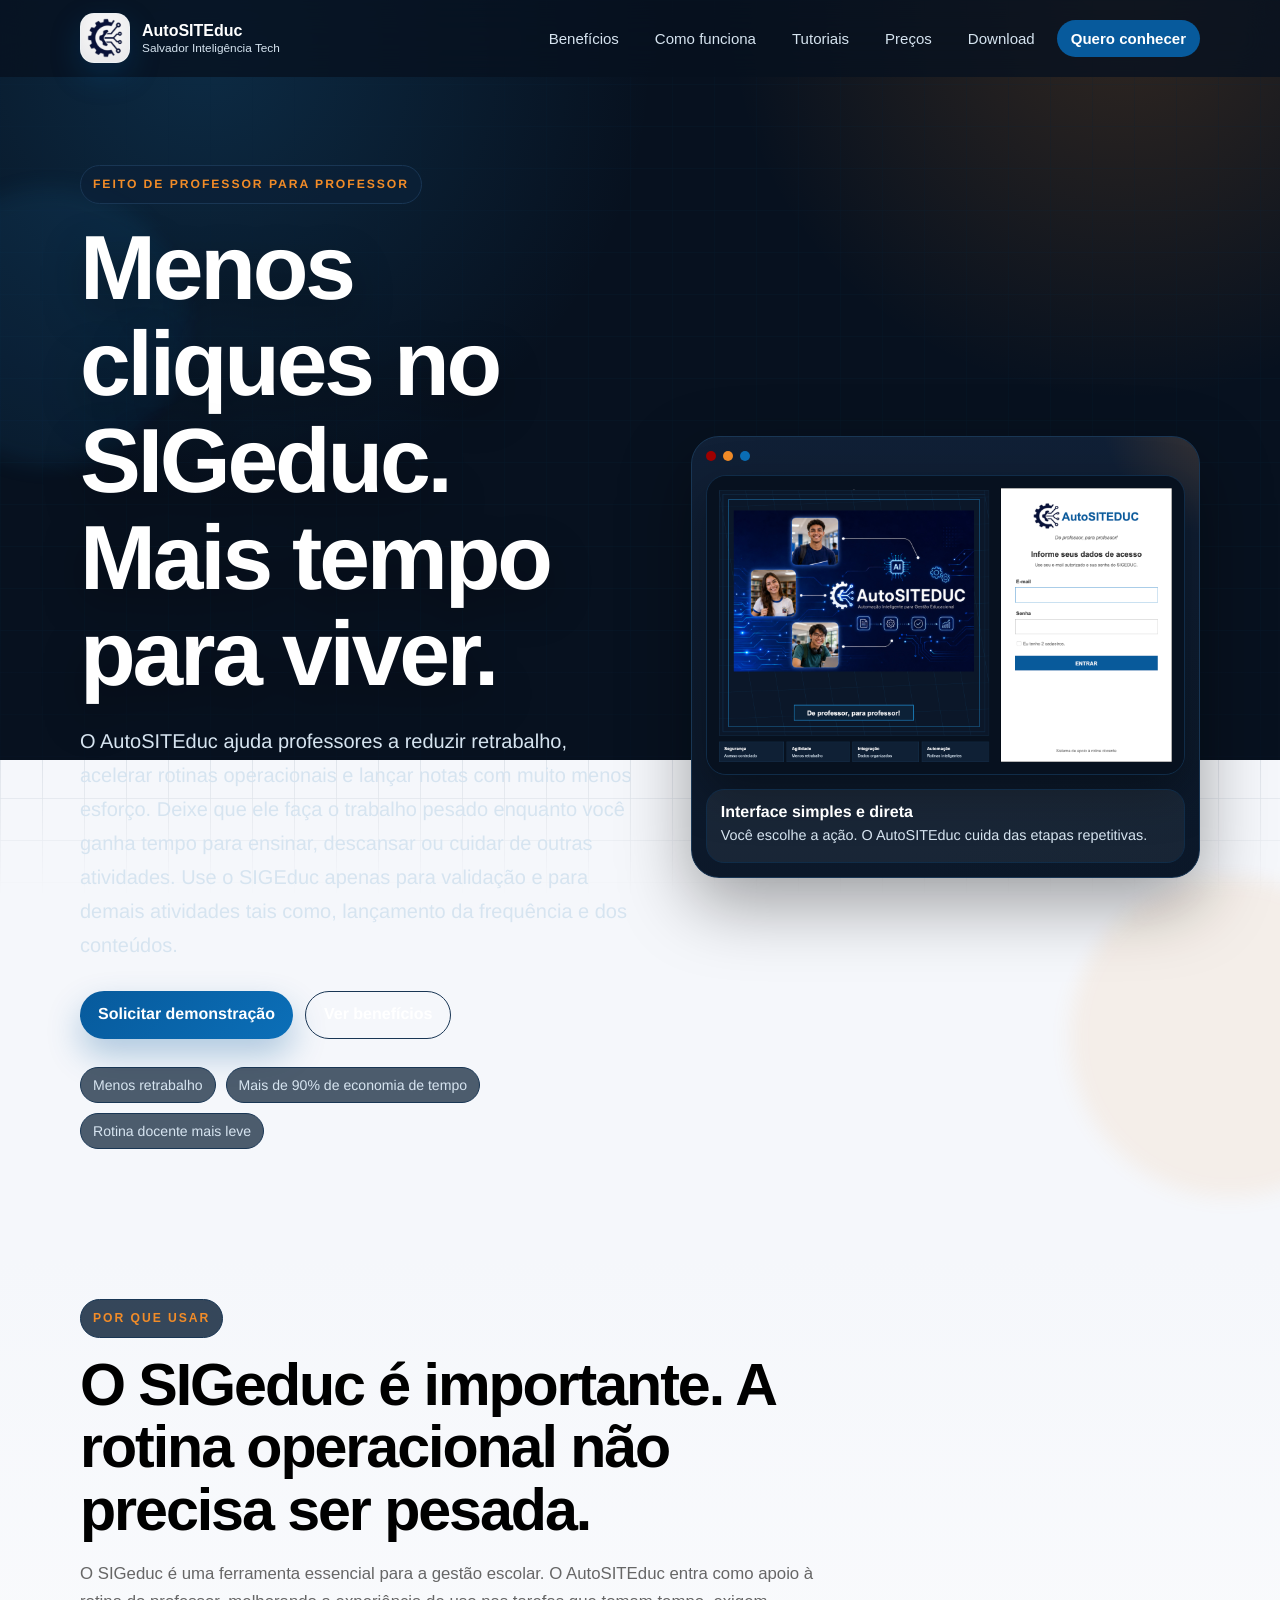
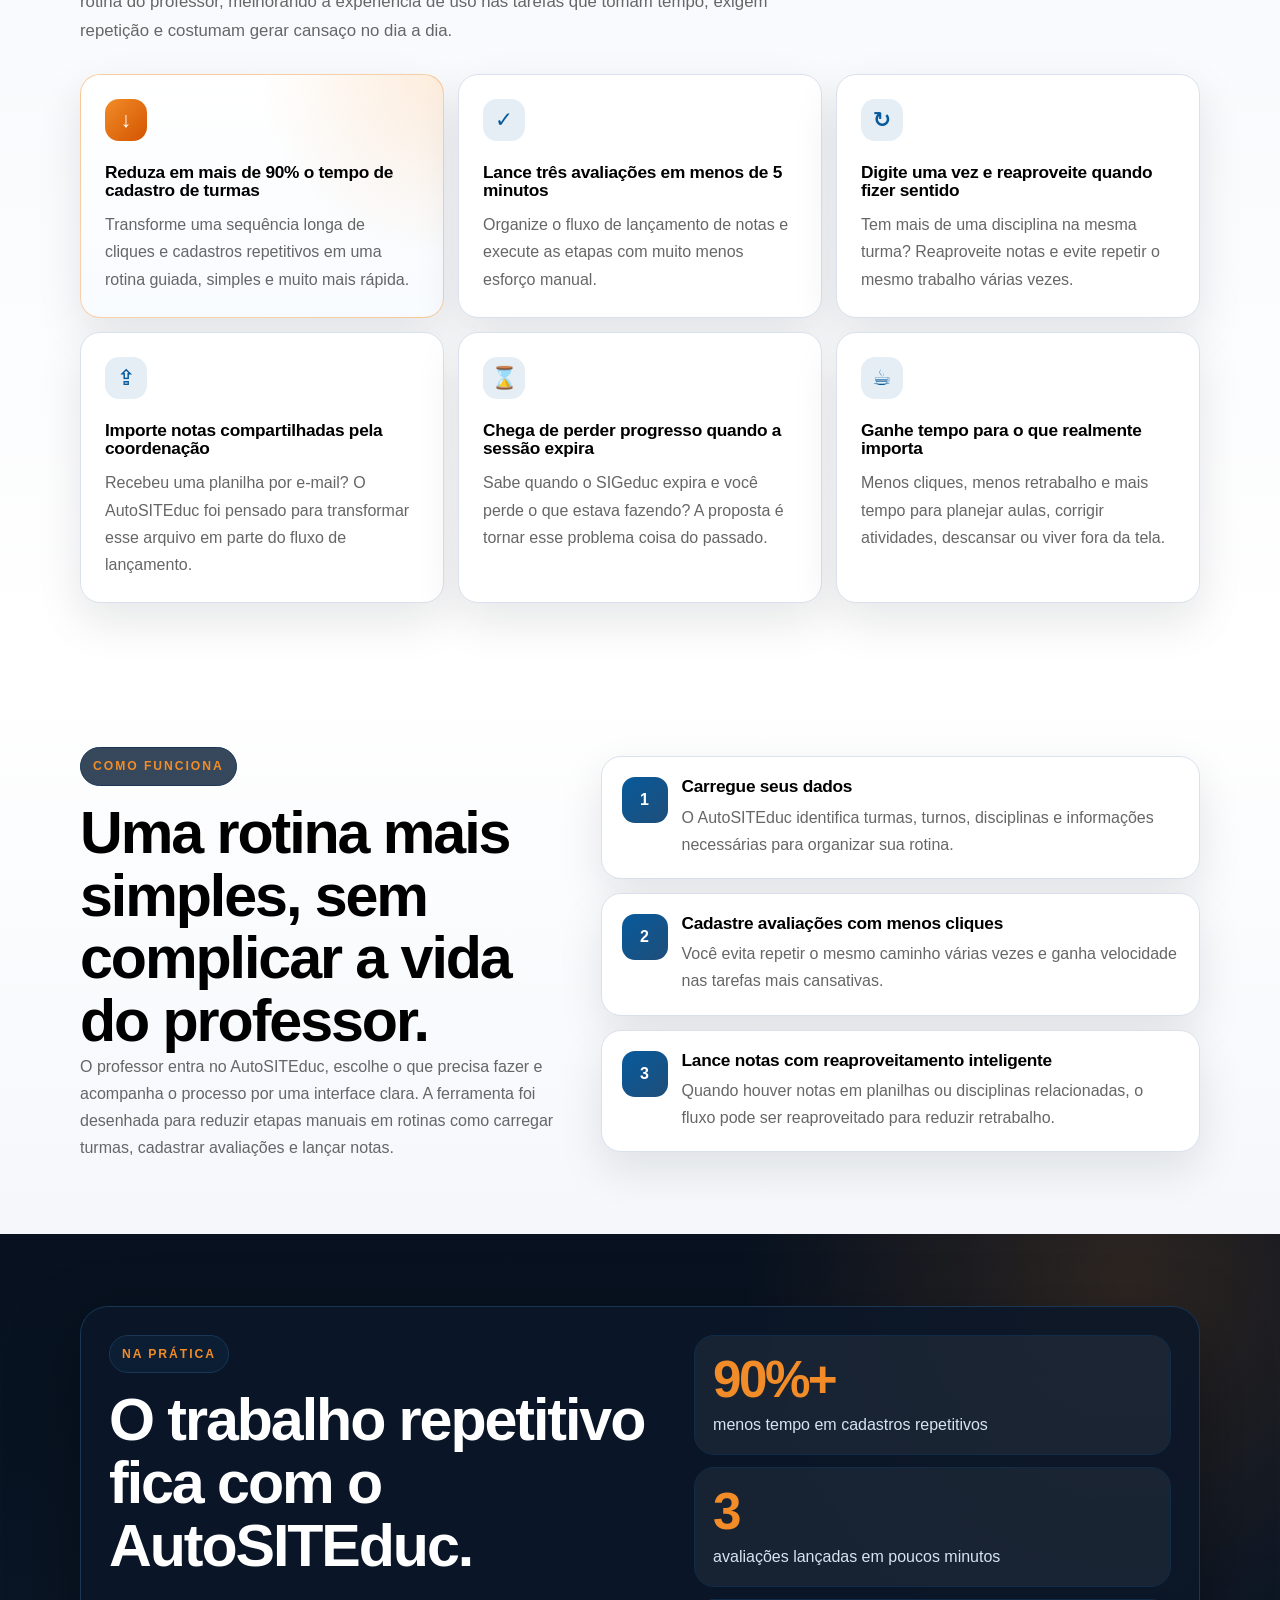
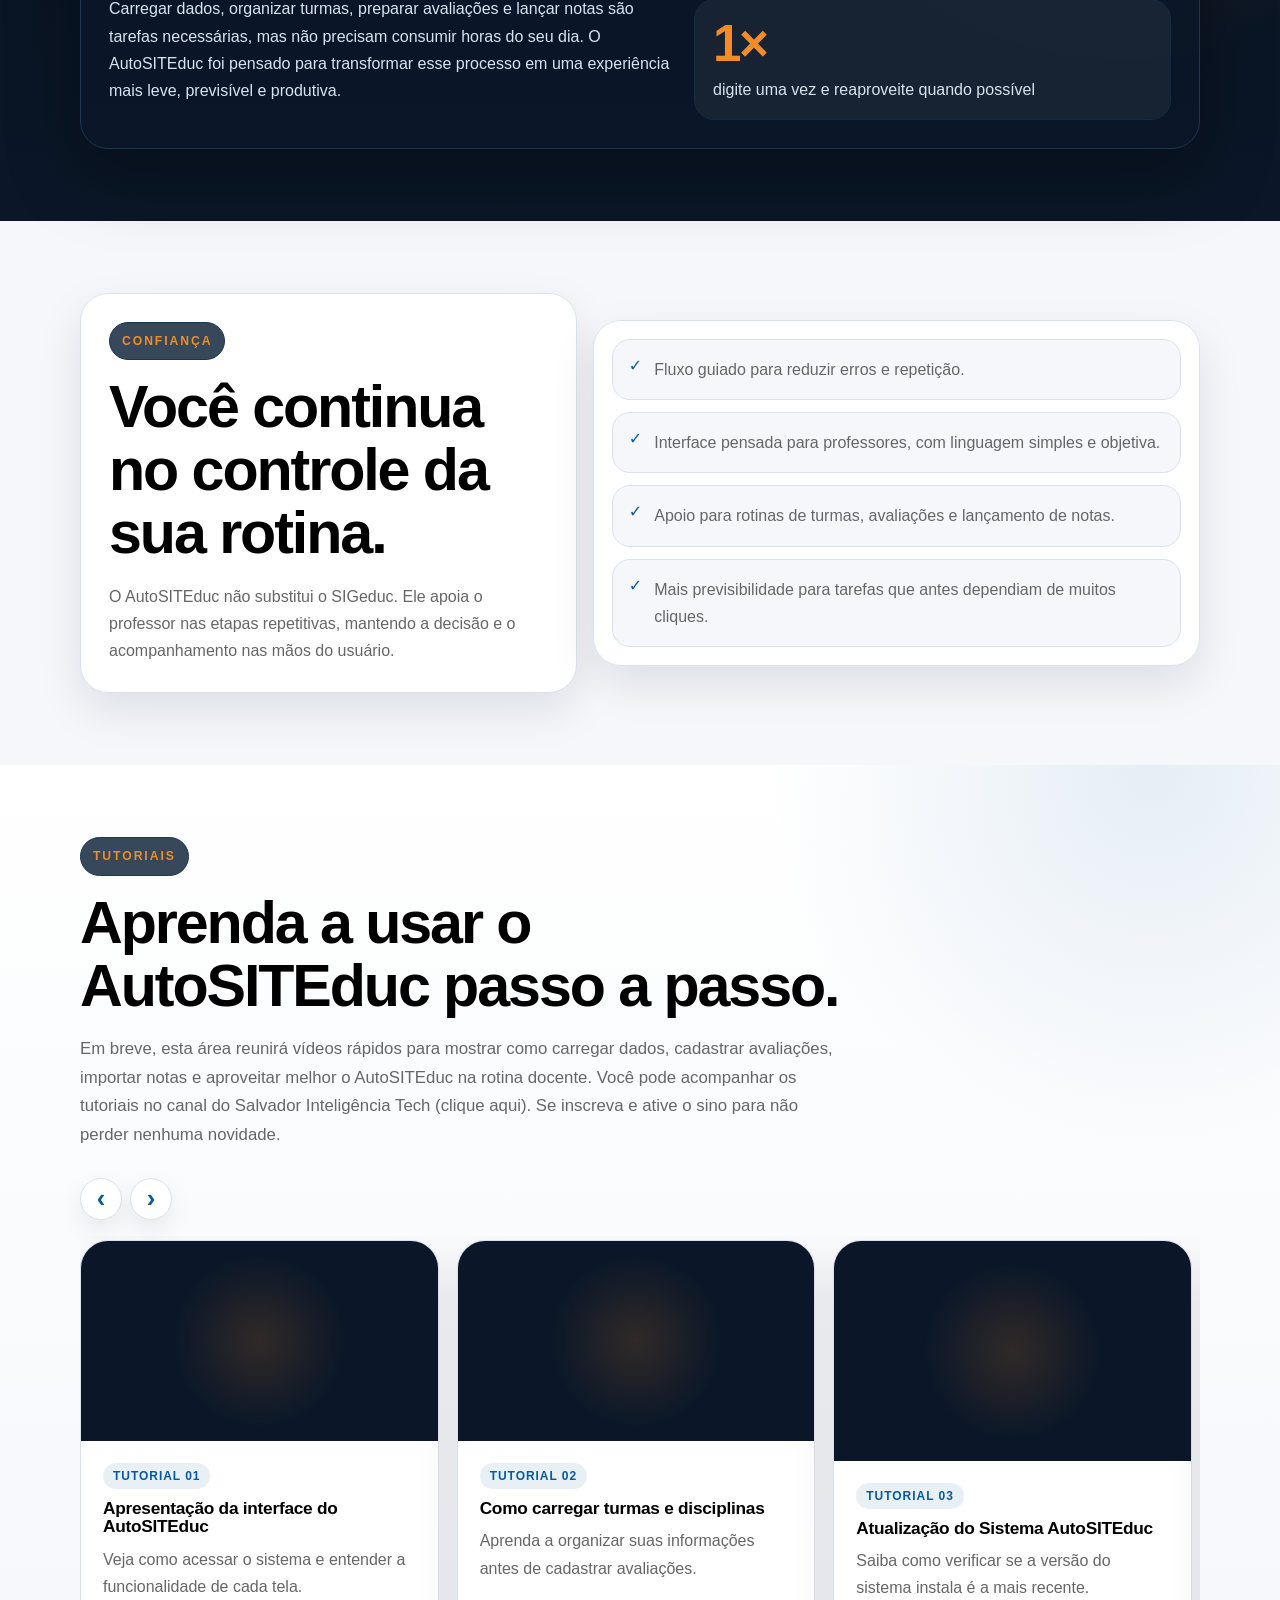
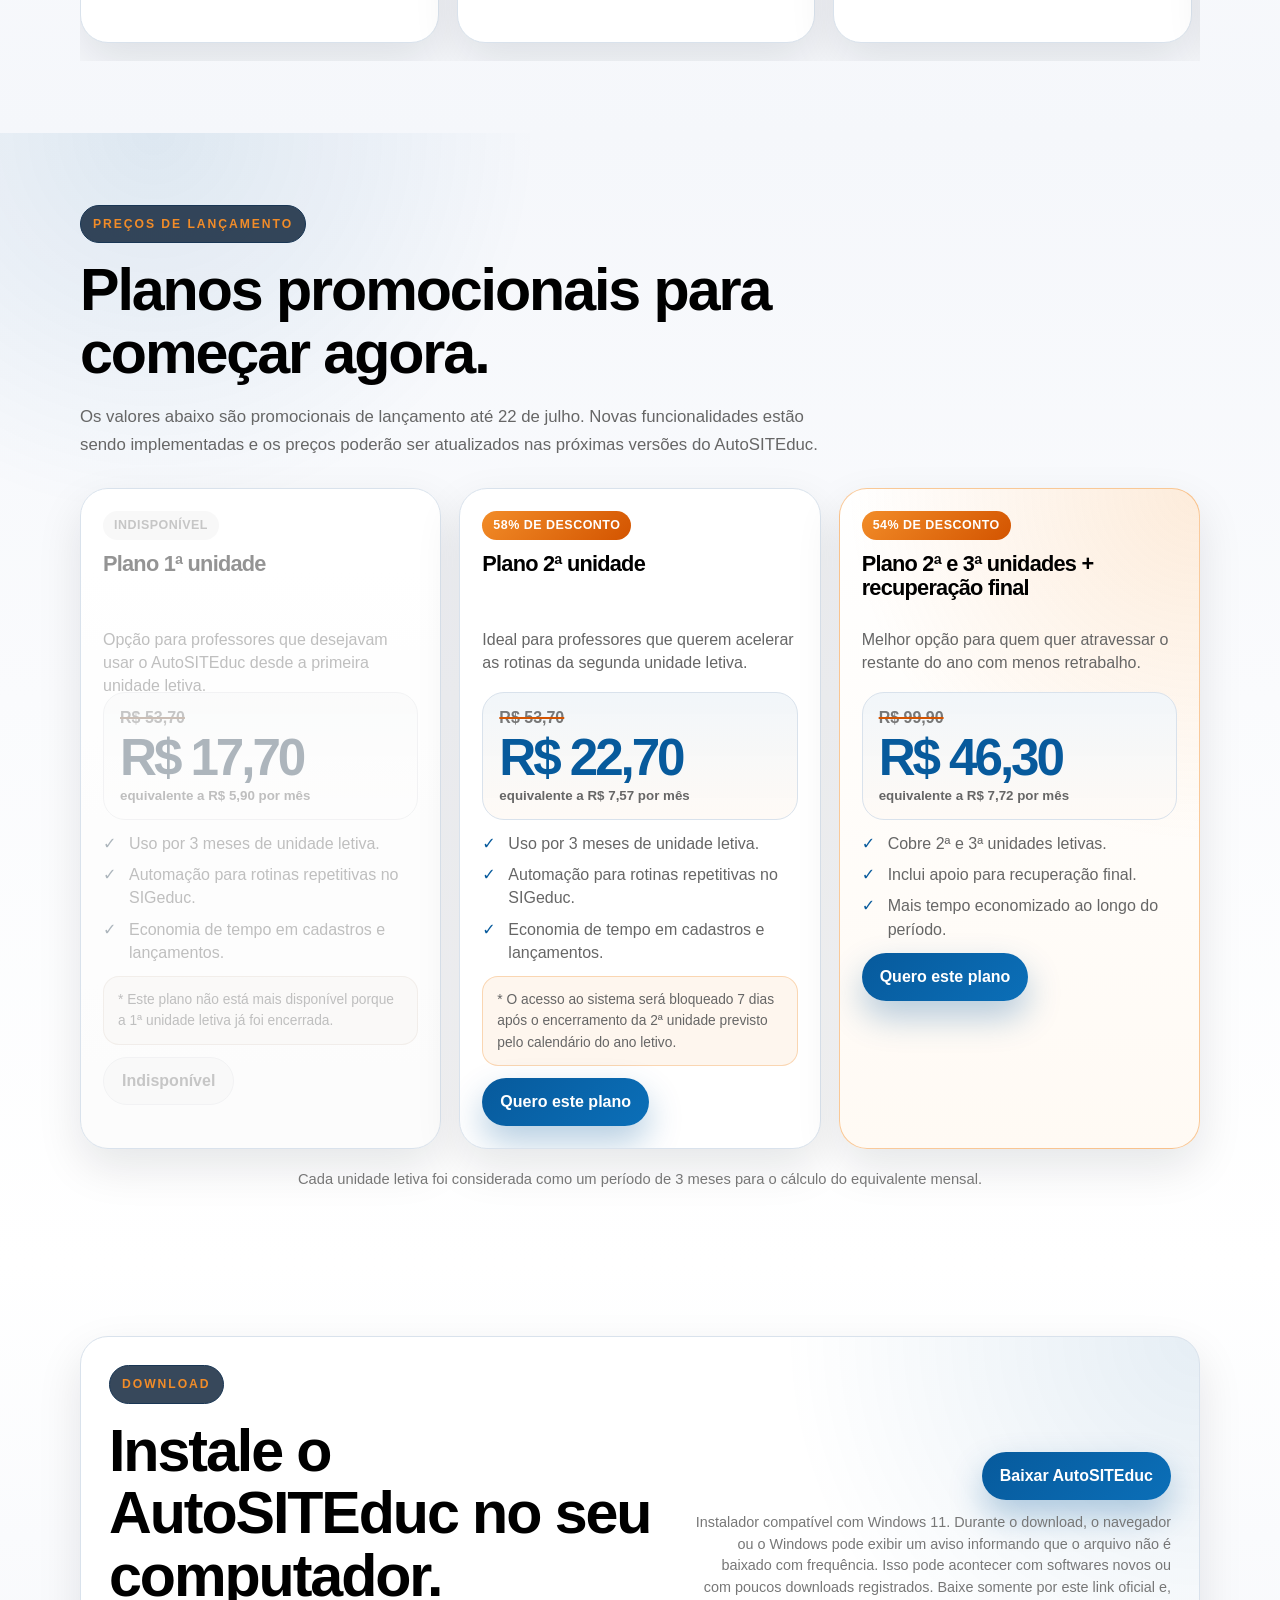
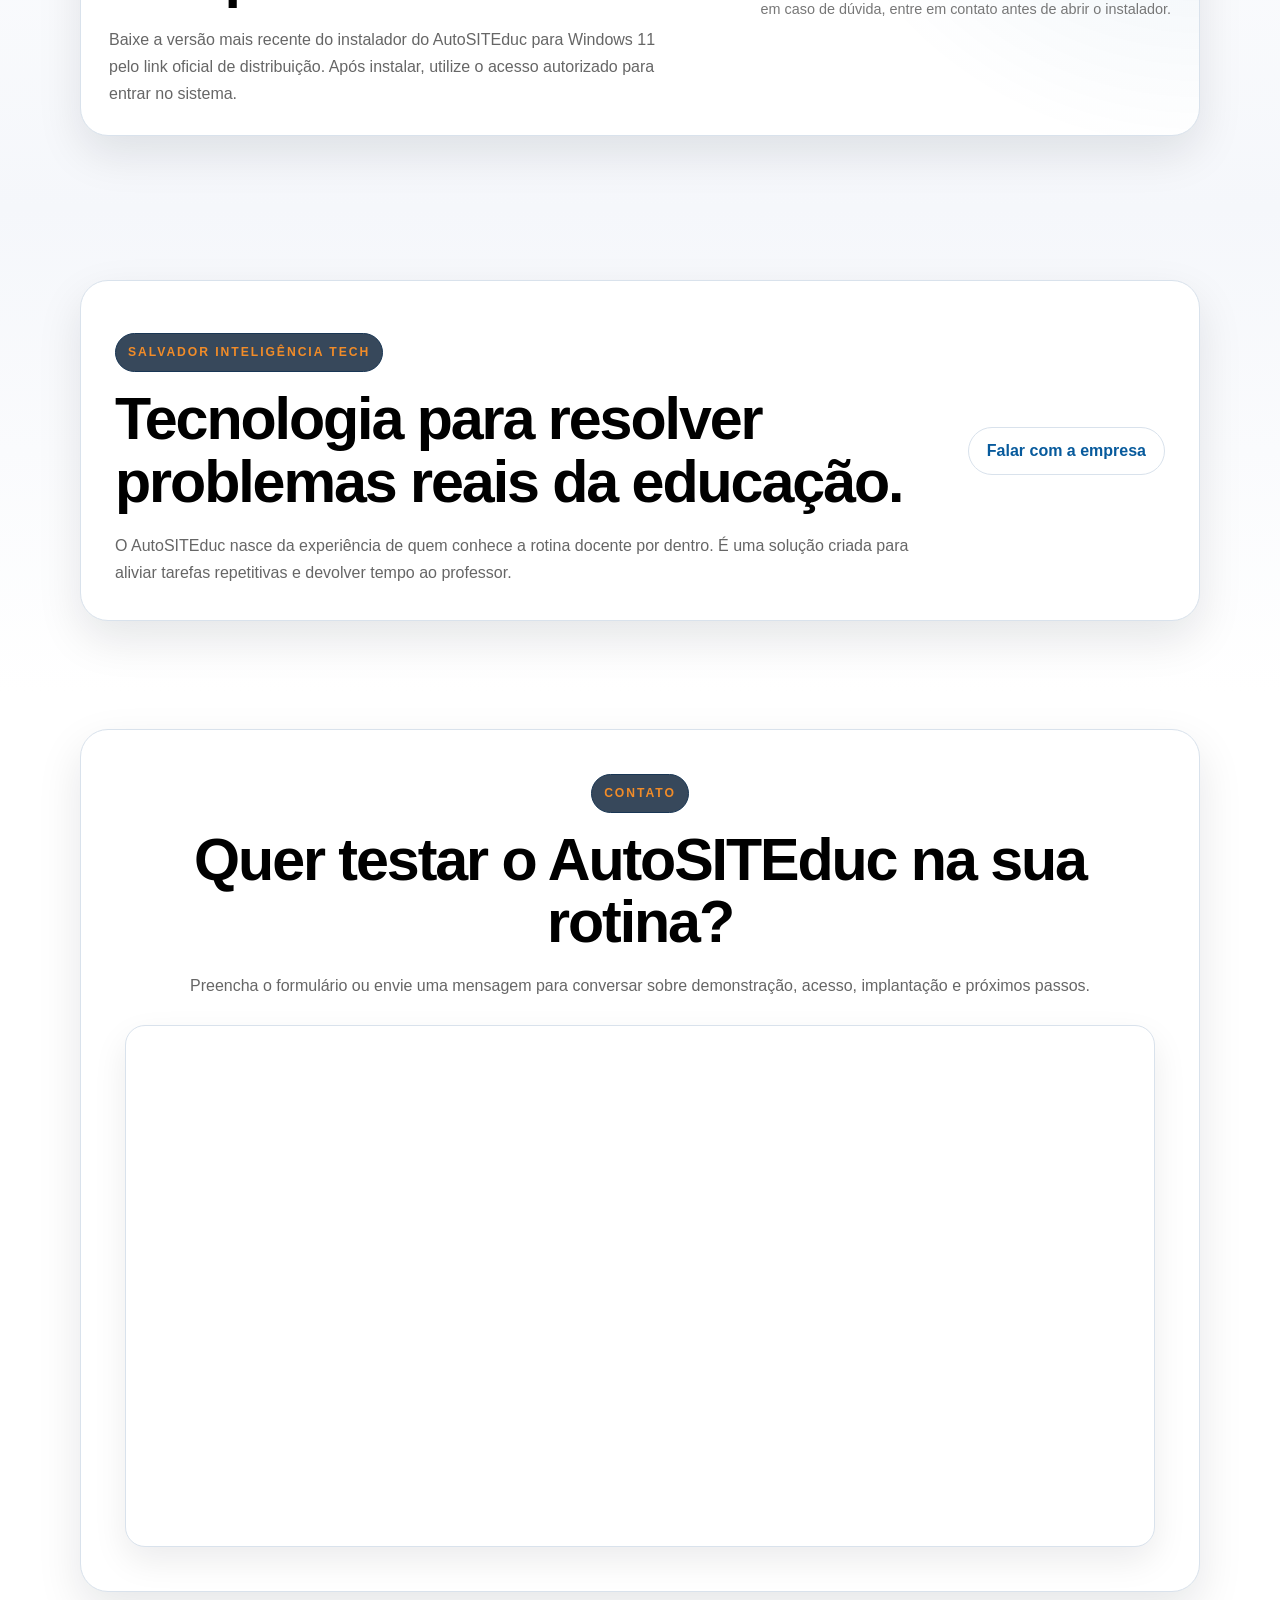
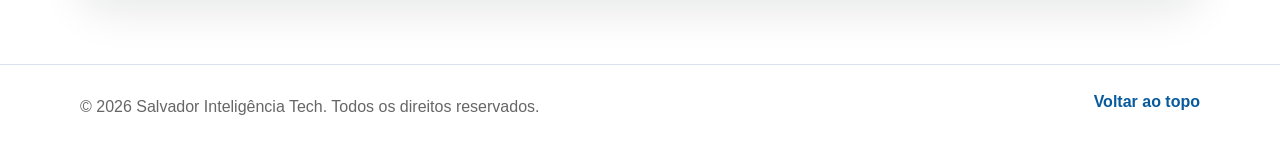
==== commit c1555f50: "Agenda novos preços e atualiza download para v0.1.3" ====
--- a/index.html
+++ b/index.html
@@ -13,7 +13,7 @@
     content="Menos cliques, menos retrabalho e mais tempo para o professor. Uma solução feita de professor para professor." />
   <meta property="og:type" content="website" />
   <link rel="icon" href="assets/favicon.svg" type="image/svg+xml" />
-  <link rel="stylesheet" href="assets/styles.css?v=20260704-saturday-block" />
+  <link rel="stylesheet" href="assets/styles.css?v=20260712-scheduled-pricing" />
 </head>
 
 <body>
@@ -22,7 +22,8 @@
   <header class="site-header" data-header>
     <nav class="nav" aria-label="Navegação principal">
       <a class="brand" href="#inicio" aria-label="AutoSITEduc - início">
-        <span class="brand-logo-wrap"><img class="brand-logo" src="assets/logo-autositeduc.png" alt="AutoSITEduc" /></span>
+        <span class="brand-logo-wrap"><img class="brand-logo" src="assets/logo-autositeduc.png"
+            alt="AutoSITEduc" /></span>
         <span class="brand-text">
           <strong>AutoSITEduc</strong>
           <small>Salvador Inteligência Tech</small>
@@ -56,8 +57,10 @@
           <h1 class="hero-title">Menos cliques no SIGeduc. Mais tempo para viver.</h1>
           <p class="hero-lead">
             O AutoSITEduc ajuda professores a reduzir retrabalho, acelerar rotinas operacionais e lançar notas com muito
-            menos esforço. Deixe que ele faça o trabalho pesado enquanto você ganha tempo para ensinar, descansar ou cuidar
-            de outras atividades.
+            menos esforço. Deixe que ele faça o trabalho pesado enquanto você ganha tempo para ensinar, descansar ou
+            cuidar de outras atividades. Use o SIGEduc apenas para validação e para demais atividades tais como,
+            lançamento
+            da frequência e dos conteúdos.
           </p>
           <div class="hero-actions">
             <a class="button button-primary" href="#contato">Solicitar demonstração</a>
@@ -100,7 +103,8 @@
             <span class="benefit-icon">↓</span>
             <h3>Reduza em mais de 90% o tempo de cadastro de turmas</h3>
             <p>
-              Transforme uma sequência longa de cliques e cadastros repetitivos em uma rotina guiada, simples e muito mais
+              Transforme uma sequência longa de cliques e cadastros repetitivos em uma rotina guiada, simples e muito
+              mais
               rápida.
             </p>
           </article>
@@ -117,7 +121,8 @@
             <span class="benefit-icon">↻</span>
             <h3>Digite uma vez e reaproveite quando fizer sentido</h3>
             <p>
-              Tem mais de uma disciplina na mesma turma? Reaproveite notas e evite repetir o mesmo trabalho várias vezes.
+              Tem mais de uma disciplina na mesma turma? Reaproveite notas e evite repetir o mesmo trabalho várias
+              vezes.
             </p>
           </article>
 
@@ -157,8 +162,10 @@
           <p class="eyebrow">Como funciona</p>
           <h2>Uma rotina mais simples, sem complicar a vida do professor.</h2>
           <p>
-            O professor entra no AutoSITEduc, escolhe o que precisa fazer e acompanha o processo por uma interface clara.
-            A ferramenta foi desenhada para reduzir etapas manuais em rotinas como carregar turmas, cadastrar avaliações e
+            O professor entra no AutoSITEduc, escolhe o que precisa fazer e acompanha o processo por uma interface
+            clara.
+            A ferramenta foi desenhada para reduzir etapas manuais em rotinas como carregar turmas, cadastrar avaliações
+            e
             lançar notas.
           </p>
         </div>
@@ -167,7 +174,8 @@
             <span>1</span>
             <div>
               <h3>Carregue seus dados</h3>
-              <p>O AutoSITEduc identifica turmas, turnos, disciplinas e informações necessárias para organizar sua rotina.</p>
+              <p>O AutoSITEduc identifica turmas, turnos, disciplinas e informações necessárias para organizar sua
+                rotina.</p>
             </div>
           </div>
           <div class="timeline-item">
@@ -181,7 +189,8 @@
             <span>3</span>
             <div>
               <h3>Lance notas com reaproveitamento inteligente</h3>
-              <p>Quando houver notas em planilhas ou disciplinas relacionadas, o fluxo pode ser reaproveitado para reduzir retrabalho.</p>
+              <p>Quando houver notas em planilhas ou disciplinas relacionadas, o fluxo pode ser reaproveitado para
+                reduzir retrabalho.</p>
             </div>
           </div>
         </div>
@@ -194,7 +203,8 @@
           <p class="eyebrow">Na prática</p>
           <h2>O trabalho repetitivo fica com o AutoSITEduc.</h2>
           <p>
-            Carregar dados, organizar turmas, preparar avaliações e lançar notas são tarefas necessárias, mas não precisam
+            Carregar dados, organizar turmas, preparar avaliações e lançar notas são tarefas necessárias, mas não
+            precisam
             consumir horas do seu dia. O AutoSITEduc foi pensado para transformar esse processo em uma experiência mais
             leve, previsível e produtiva.
           </p>
@@ -241,13 +251,15 @@
           <h2>Aprenda a usar o AutoSITEduc passo a passo.</h2>
           <p>
             Em breve, esta área reunirá vídeos rápidos para mostrar como carregar dados, cadastrar avaliações, importar
-            notas e aproveitar melhor o AutoSITEduc na rotina docente.
+            notas e aproveitar melhor o AutoSITEduc na rotina docente. Você pode acompanhar os tutoriais no canal do <a
+              href="https://youtube.com/playlist?list=PLCahx-cNMJjI&si=I9klFUImLLThUMnD">
+              Salvador Inteligência Tech (clique aqui)</a>. Se inscreva e ative o sino para não perder nenhuma novidade.
           </p>
         </div>
 
         <div class="tutorial-carousel reveal" aria-label="Carrossel de vídeos tutoriais">
           <div class="tutorial-carousel-head">
-            <span>Vídeos tutoriais em breve</span>
+            <!-- <span>Vídeos tutoriais em breve</span> -->
             <div class="tutorial-controls" aria-label="Controles do carrossel de tutoriais">
               <button type="button" class="tutorial-control" data-tutorial-prev aria-label="Vídeo anterior">‹</button>
               <button type="button" class="tutorial-control" data-tutorial-next aria-label="Próximo vídeo">›</button>
@@ -256,20 +268,27 @@
 
           <div class="tutorial-track" data-tutorial-track>
             <article class="tutorial-card">
-              <div class="video-frame video-coming-soon">
-                <span>Em breve</span>
+              <div class="video-frame">
+                <iframe width="560" height="315" src="https://www.youtube.com/embed/MTvOZX81EJs?si=ZhfHqTO9qQbUM1sv"
+                  title="YouTube video player" frameborder="0"
+                  allow="accelerometer; autoplay; clipboard-write; encrypted-media; gyroscope; picture-in-picture; web-share"
+                  referrerpolicy="strict-origin-when-cross-origin" allowfullscreen></iframe>
               </div>
               <div class="tutorial-content">
                 <span>Tutorial 01</span>
-                <h3>Primeiros passos no AutoSITEduc</h3>
-                <p>Veja como acessar o sistema e entender a tela inicial.</p>
+                <h3>Apresentação da interface do AutoSITEduc</h3>
+                <p>Veja como acessar o sistema e entender a funcionalidade de cada tela.</p>
               </div>
             </article>
 
             <article class="tutorial-card">
-              <div class="video-frame video-coming-soon">
-                <span>Em breve</span>
-              </div>
+              <div class="video-frame">
+                <iframe width="560" height="315" src="https://www.youtube.com/embed/M6dfP2tDxaE?si=ImlTOxocQU8SEERa"
+                  title="YouTube video player" frameborder="0"
+                  allow="accelerometer; autoplay; clipboard-write; encrypted-media; gyroscope; picture-in-picture; web-share"
+                  allowfullscreen></iframe>
+              </div>
+
               <div class="tutorial-content">
                 <span>Tutorial 02</span>
                 <h3>Como carregar turmas e disciplinas</h3>
@@ -279,14 +298,32 @@
 
             <article class="tutorial-card">
               <div class="video-frame video-coming-soon">
-                <span>Em breve</span>
+                <iframe width="560" height="315" src="https://www.youtube.com/embed/Om00sab73MM?si=Lpj5up9HGSR-aSTA"
+                  title="YouTube video player" frameborder="0"
+                  allow="accelerometer; autoplay; clipboard-write; encrypted-media; gyroscope; picture-in-picture; web-share"
+                  referrerpolicy="strict-origin-when-cross-origin" allowfullscreen></iframe>
               </div>
               <div class="tutorial-content">
                 <span>Tutorial 03</span>
+                <h3>Atualização do Sistema AutoSITEduc</h3>
+                <p>Saiba como verificar se a versão do sistema instala é a mais recente.</p>
+              </div>
+            </article>
+
+            <article class="tutorial-card">
+              <div class="video-frame video-coming-soon">
+                <span>Em breve</span>
+              </div>
+              <div class="tutorial-content">
+                <span>Tutorial 04S</span>
                 <h3>Como lançar notas com menos retrabalho</h3>
                 <p>Veja como usar o fluxo de lançamento para economizar tempo.</p>
               </div>
             </article>
+
+
+
+
           </div>
         </div>
       </div>
@@ -298,12 +335,59 @@
           <p class="eyebrow">Preços de lançamento</p>
           <h2>Planos promocionais para começar agora.</h2>
           <p>
-            Os valores abaixo são promocionais de lançamento. Novas funcionalidades estão sendo implementadas e os preços
+            Os valores abaixo são promocionais de lançamento até 22 de julho. Novas funcionalidades estão sendo
+            implementadas e os preços
             poderão ser atualizados nas próximas versões do AutoSITEduc.
           </p>
         </div>
 
-        <div class="pricing-grid">
+        <div class="launch-countdown reveal" data-launch-countdown data-deadline="2026-07-22T23:59:59-03:00" hidden>
+          <div class="launch-countdown-content">
+            <p class="launch-countdown-eyebrow">Oferta por tempo limitado</p>
+            <h3>Aproveite os preços promocionais antes da atualização.</h3>
+            <p>
+              Garanta seu acesso ao AutoSITEduc pelo valor de lançamento. Quando o prazo terminar, os planos poderão
+              receber novos preços.
+            </p>
+          </div>
+
+          <div class="launch-countdown-clock" aria-label="Tempo restante da promoção">
+            <div class="launch-countdown-unit">
+              <strong data-countdown-days>00</strong>
+              <span>dias</span>
+            </div>
+            <div class="launch-countdown-unit">
+              <strong data-countdown-hours>00</strong>
+              <span>horas</span>
+            </div>
+            <div class="launch-countdown-unit">
+              <strong data-countdown-minutes>00</strong>
+              <span>minutos</span>
+            </div>
+            <div class="launch-countdown-unit">
+              <strong data-countdown-seconds>00</strong>
+              <span>segundos</span>
+            </div>
+          </div>
+
+          <p class="launch-countdown-status" data-countdown-status aria-live="polite">
+            Calculando o tempo restante da promoção...
+          </p>
+
+          <a class="button button-primary launch-countdown-action" href="#contato">
+            Quero aproveitar o preço promocional
+          </a>
+        </div>
+
+        <div class="pricing-restricted-message" data-pricing-restricted-message hidden>
+          <strong>Preços temporariamente indisponíveis</strong>
+          <p>
+            Os valores e as opções de contratação voltarão a ser exibidos após as 17:30 deste sábado,
+            no horário de Salvador, Bahia.
+          </p>
+        </div>
+
+        <div class="pricing-grid" data-pricing-grid>
           <article class="pricing-card pricing-card-unavailable reveal">
             <div class="pricing-badge pricing-badge-unavailable">Indisponível</div>
             <h3>Plano 1ª unidade</h3>
@@ -330,8 +414,15 @@
             <span class="button button-disabled" aria-disabled="true">Indisponível</span>
           </article>
 
-          <article class="pricing-card reveal">
-            <div class="pricing-badge">67% de desconto</div>
+          <article
+            class="pricing-card reveal"
+            data-pricing-card
+            data-price-change="2026-07-23T00:00:00-03:00">
+            <div
+              class="pricing-badge"
+              data-price-badge
+              data-price-before="67% de desconto"
+              data-price-after="58% de desconto">67% de desconto</div>
             <h3>Plano 2ª unidade</h3>
             <p class="pricing-description">
               Ideal para professores que querem acelerar as rotinas da segunda unidade letiva.
@@ -339,8 +430,14 @@
 
             <div class="price-block">
               <span class="old-price">R$ 53,70</span>
-              <strong>R$ 17,70</strong>
-              <small>equivalente a R$ 5,90 por mês</small>
+              <strong
+                data-current-price
+                data-price-before="R$ 17,70"
+                data-price-after="R$ 22,70">R$ 17,70</strong>
+              <small
+                data-monthly-price
+                data-price-before="equivalente a R$ 5,90 por mês"
+                data-price-after="equivalente a R$ 7,57 por mês">equivalente a R$ 5,90 por mês</small>
             </div>
 
             <ul class="pricing-list">
@@ -357,8 +454,15 @@
             <a class="button button-primary" href="#contato">Quero este plano</a>
           </article>
 
-          <article class="pricing-card pricing-card-featured reveal">
-            <div class="pricing-badge">59% de desconto</div>
+          <article
+            class="pricing-card pricing-card-featured reveal"
+            data-pricing-card
+            data-price-change="2026-07-23T00:00:00-03:00">
+            <div
+              class="pricing-badge"
+              data-price-badge
+              data-price-before="59% de desconto"
+              data-price-after="54% de desconto">59% de desconto</div>
             <h3>Plano 2ª e 3ª unidades + recuperação final</h3>
             <p class="pricing-description">
               Melhor opção para quem quer atravessar o restante do ano com menos retrabalho.
@@ -366,8 +470,14 @@
 
             <div class="price-block">
               <span class="old-price">R$ 99,90</span>
-              <strong>R$ 41,30</strong>
-              <small>equivalente a R$ 6,88 por mês</small>
+              <strong
+                data-current-price
+                data-price-before="R$ 41,30"
+                data-price-after="R$ 46,30">R$ 41,30</strong>
+              <small
+                data-monthly-price
+                data-price-before="equivalente a R$ 6,88 por mês"
+                data-price-after="equivalente a R$ 7,72 por mês">equivalente a R$ 6,88 por mês</small>
             </div>
 
             <ul class="pricing-list">
@@ -380,7 +490,7 @@
           </article>
         </div>
 
-        <p class="pricing-note reveal">
+        <p class="pricing-note reveal" data-pricing-note>
           Cada unidade letiva foi considerada como um período de 3 meses para o cálculo do equivalente mensal.
         </p>
       </div>
@@ -397,11 +507,14 @@
           </p>
         </div>
         <div class="download-actions">
-          <a class="button button-primary" href="https://github.com/salvadorinteligenciatech/autositeduc-releases/releases/download/v0.1.1/AutoSITEduc_Setup_0.1.1.exe" download>Baixar AutoSITEduc</a>
+          <a class="button button-primary"
+            href="https://github.com/salvadorinteligenciatech/autositeduc-releases/releases/download/v0.1.3/AutoSITEduc_Setup_0.1.3.exe"
+            download>Baixar AutoSITEduc</a>
           <span class="download-note">
             Instalador compatível com Windows 11. Durante o download, o navegador ou o Windows pode exibir um aviso
             informando que o arquivo não é baixado com frequência. Isso pode acontecer com softwares novos ou com poucos
-            downloads registrados. Baixe somente por este link oficial e, em caso de dúvida, entre em contato antes de abrir o instalador.
+            downloads registrados. Baixe somente por este link oficial e, em caso de dúvida, entre em contato antes de
+            abrir o instalador.
           </span>
         </div>
       </div>
@@ -433,12 +546,7 @@
         <div class="tally-embed" aria-label="Formulário de contato AutoSITEduc">
           <iframe
             data-tally-src="https://tally.so/embed/NpgLAl?alignLeft=1&hideTitle=1&transparentBackground=1&dynamicHeight=1"
-            loading="lazy"
-            width="100%"
-            height="520"
-            frameborder="0"
-            marginheight="0"
-            marginwidth="0"
+            loading="lazy" width="100%" height="520" frameborder="0" marginheight="0" marginwidth="0"
             title="Formulário de contato AutoSITEduc">
           </iframe>
         </div>
@@ -455,8 +563,8 @@
   </footer>
 
   <script async src="https://tally.so/widgets/embed.js"></script>
-  <script src="assets/main.js?v=20260704-saturday-block"></script>
+  <script src="assets/main.js?v=20260712-scheduled-pricing"></script>
   <!-- deploy-refresh: 79e15d5 -->
 </body>
 
-</html>
+</html>
--- a/assets/styles.css
+++ b/assets/styles.css
@@ -1820,3 +1820,169 @@
   background: var(--brand-orange);
   outline: none;
 }
+
+/* Contagem regressiva dos preços promocionais */
+.launch-countdown {
+  display: grid;
+  grid-template-columns: minmax(0, 1.25fr) minmax(320px, 0.75fr);
+  gap: 24px;
+  align-items: center;
+  margin: 0 0 28px;
+  padding: 28px;
+  border: 1px solid rgba(242, 140, 40, 0.42);
+  border-radius: var(--radius-xl);
+  background:
+    radial-gradient(circle at top right, rgba(242, 140, 40, 0.2), transparent 24rem),
+    linear-gradient(135deg, rgba(7, 90, 156, 0.08), rgba(255, 255, 255, 0.98));
+  box-shadow: var(--shadow-card);
+}
+
+.launch-countdown[hidden] {
+  display: none;
+}
+
+.launch-countdown-content {
+  display: grid;
+  gap: 10px;
+}
+
+.launch-countdown-eyebrow {
+  margin: 0;
+  color: var(--logout);
+  font-size: 0.78rem;
+  font-weight: 900;
+  letter-spacing: 0.08em;
+  text-transform: uppercase;
+}
+
+.launch-countdown-content h3 {
+  margin: 0;
+  color: var(--brand-blue);
+  font-size: clamp(1.45rem, 3vw, 2.15rem);
+  line-height: 1.12;
+  letter-spacing: -0.035em;
+}
+
+.launch-countdown-content > p:last-child {
+  margin: 0;
+  max-width: 650px;
+  color: var(--muted);
+  line-height: 1.6;
+}
+
+.launch-countdown-clock {
+  display: grid;
+  grid-template-columns: repeat(4, minmax(64px, 1fr));
+  gap: 10px;
+}
+
+.launch-countdown-unit {
+  display: grid;
+  place-items: center;
+  gap: 4px;
+  min-width: 0;
+  padding: 16px 8px;
+  border: 1px solid rgba(7, 90, 156, 0.15);
+  border-radius: 18px;
+  background: rgba(255, 255, 255, 0.88);
+  box-shadow: 0 10px 26px rgba(7, 17, 31, 0.08);
+  text-align: center;
+}
+
+.launch-countdown-unit strong {
+  color: var(--brand-blue);
+  font-size: clamp(1.7rem, 4vw, 2.65rem);
+  line-height: 1;
+  letter-spacing: -0.05em;
+  font-variant-numeric: tabular-nums;
+}
+
+.launch-countdown-unit span {
+  color: var(--muted-2);
+  font-size: 0.72rem;
+  font-weight: 900;
+  letter-spacing: 0.04em;
+  text-transform: uppercase;
+}
+
+.launch-countdown-status {
+  grid-column: 1 / -1;
+  margin: -8px 0 0;
+  color: var(--muted-2);
+  font-size: 0.9rem;
+  font-weight: 700;
+}
+
+.launch-countdown-action {
+  grid-column: 1 / -1;
+  width: fit-content;
+}
+
+@media (max-width: 900px) {
+  .launch-countdown {
+    grid-template-columns: 1fr;
+  }
+}
+
+@media (max-width: 560px) {
+  .launch-countdown {
+    gap: 20px;
+    padding: 22px 16px;
+  }
+
+  .launch-countdown-clock {
+    grid-template-columns: repeat(2, minmax(0, 1fr));
+  }
+
+  .launch-countdown-unit {
+    padding: 14px 8px;
+  }
+
+  .launch-countdown-action {
+    width: 100%;
+    text-align: center;
+  }
+}
+
+/* Aviso exibido durante a janela de indisponibilidade dos preços */
+.pricing-restricted-message {
+  margin: 0 0 28px;
+  padding: 28px;
+  border: 1px solid rgba(242, 140, 40, 0.42);
+  border-radius: var(--radius-xl);
+  background:
+    radial-gradient(circle at top right, rgba(242, 140, 40, 0.18), transparent 22rem),
+    linear-gradient(135deg, rgba(7, 90, 156, 0.07), #ffffff);
+  box-shadow: var(--shadow-card);
+}
+
+.pricing-restricted-message[hidden] {
+  display: none;
+}
+
+.pricing-restricted-message strong {
+  display: block;
+  margin-bottom: 10px;
+  color: var(--brand-blue);
+  font-size: clamp(1.35rem, 3vw, 1.9rem);
+  line-height: 1.15;
+  letter-spacing: -0.03em;
+}
+
+.pricing-restricted-message p {
+  margin: 0;
+  max-width: 720px;
+  color: var(--muted);
+  line-height: 1.6;
+}
+
+@media (max-width: 560px) {
+  .pricing-restricted-message {
+    padding: 22px 16px;
+  }
+}
+
+.pricing-grid[hidden],
+.pricing-note[hidden] {
+  display: none;
+}
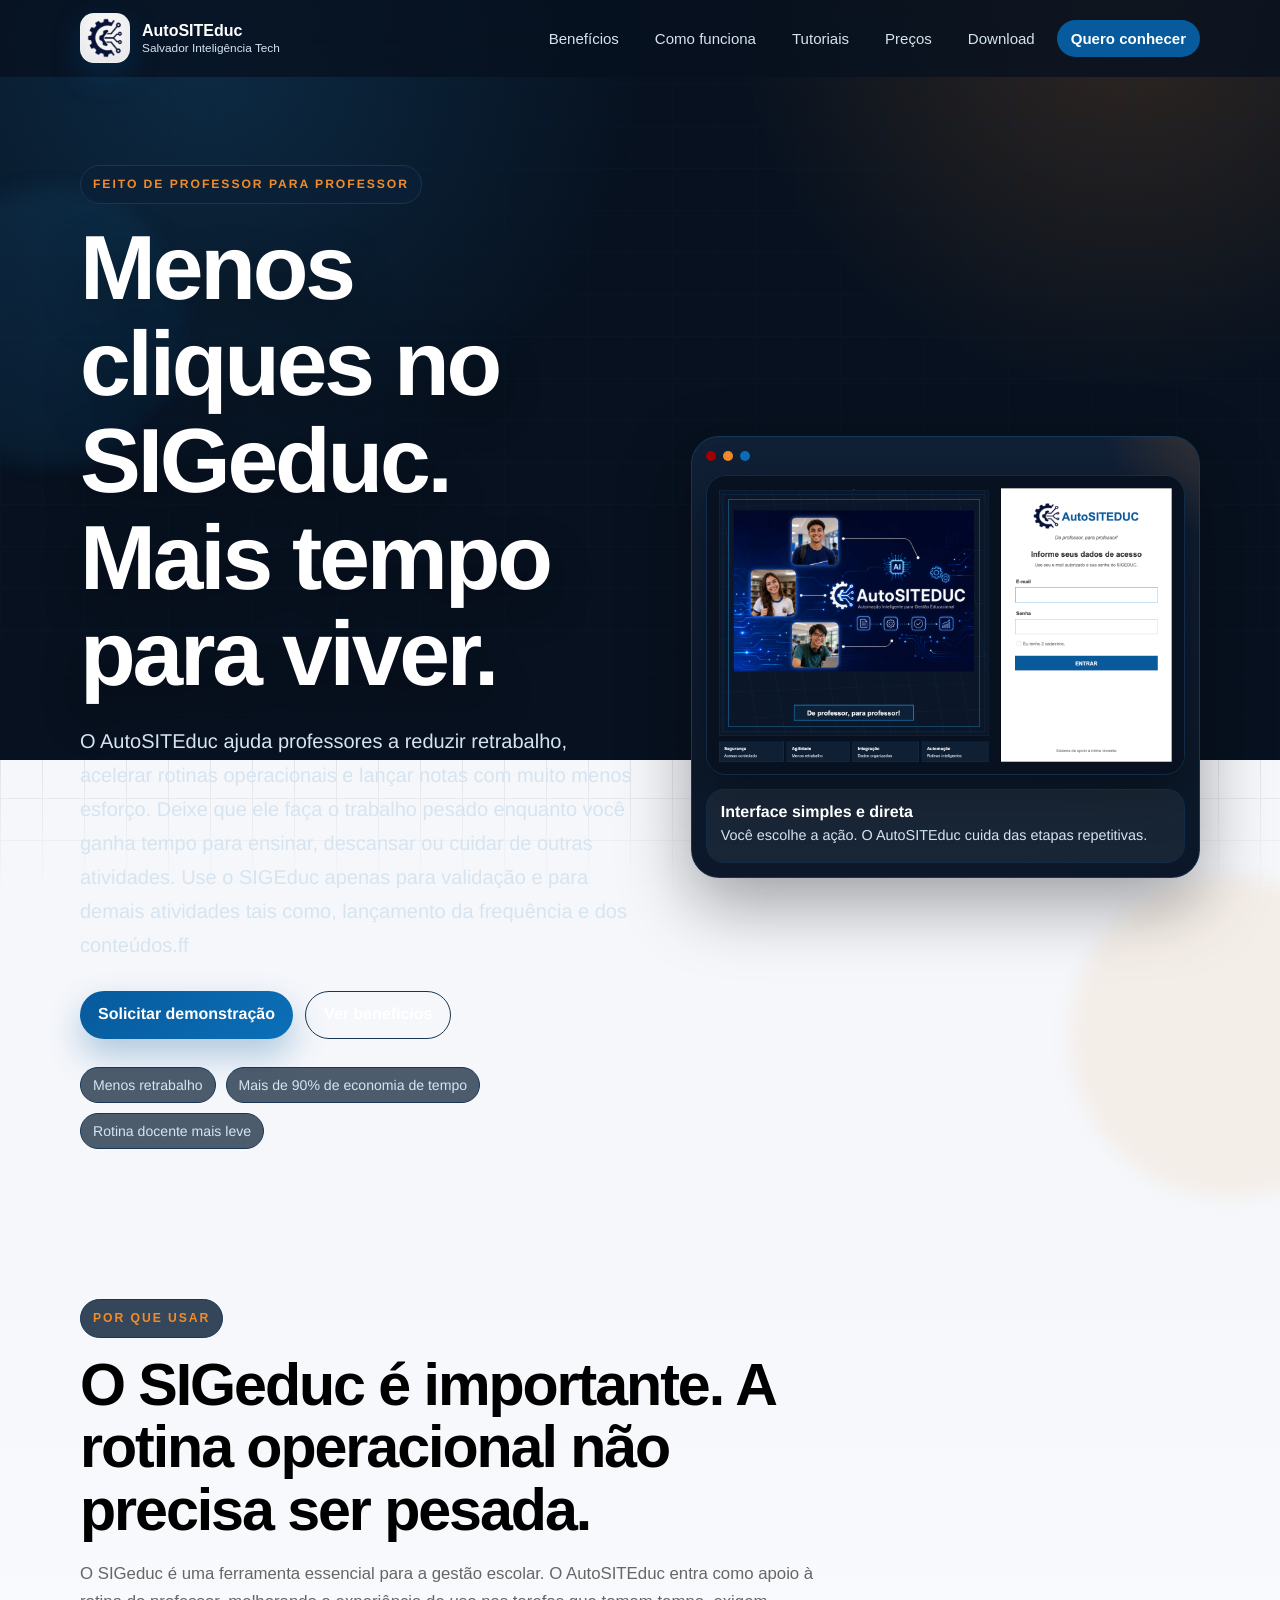
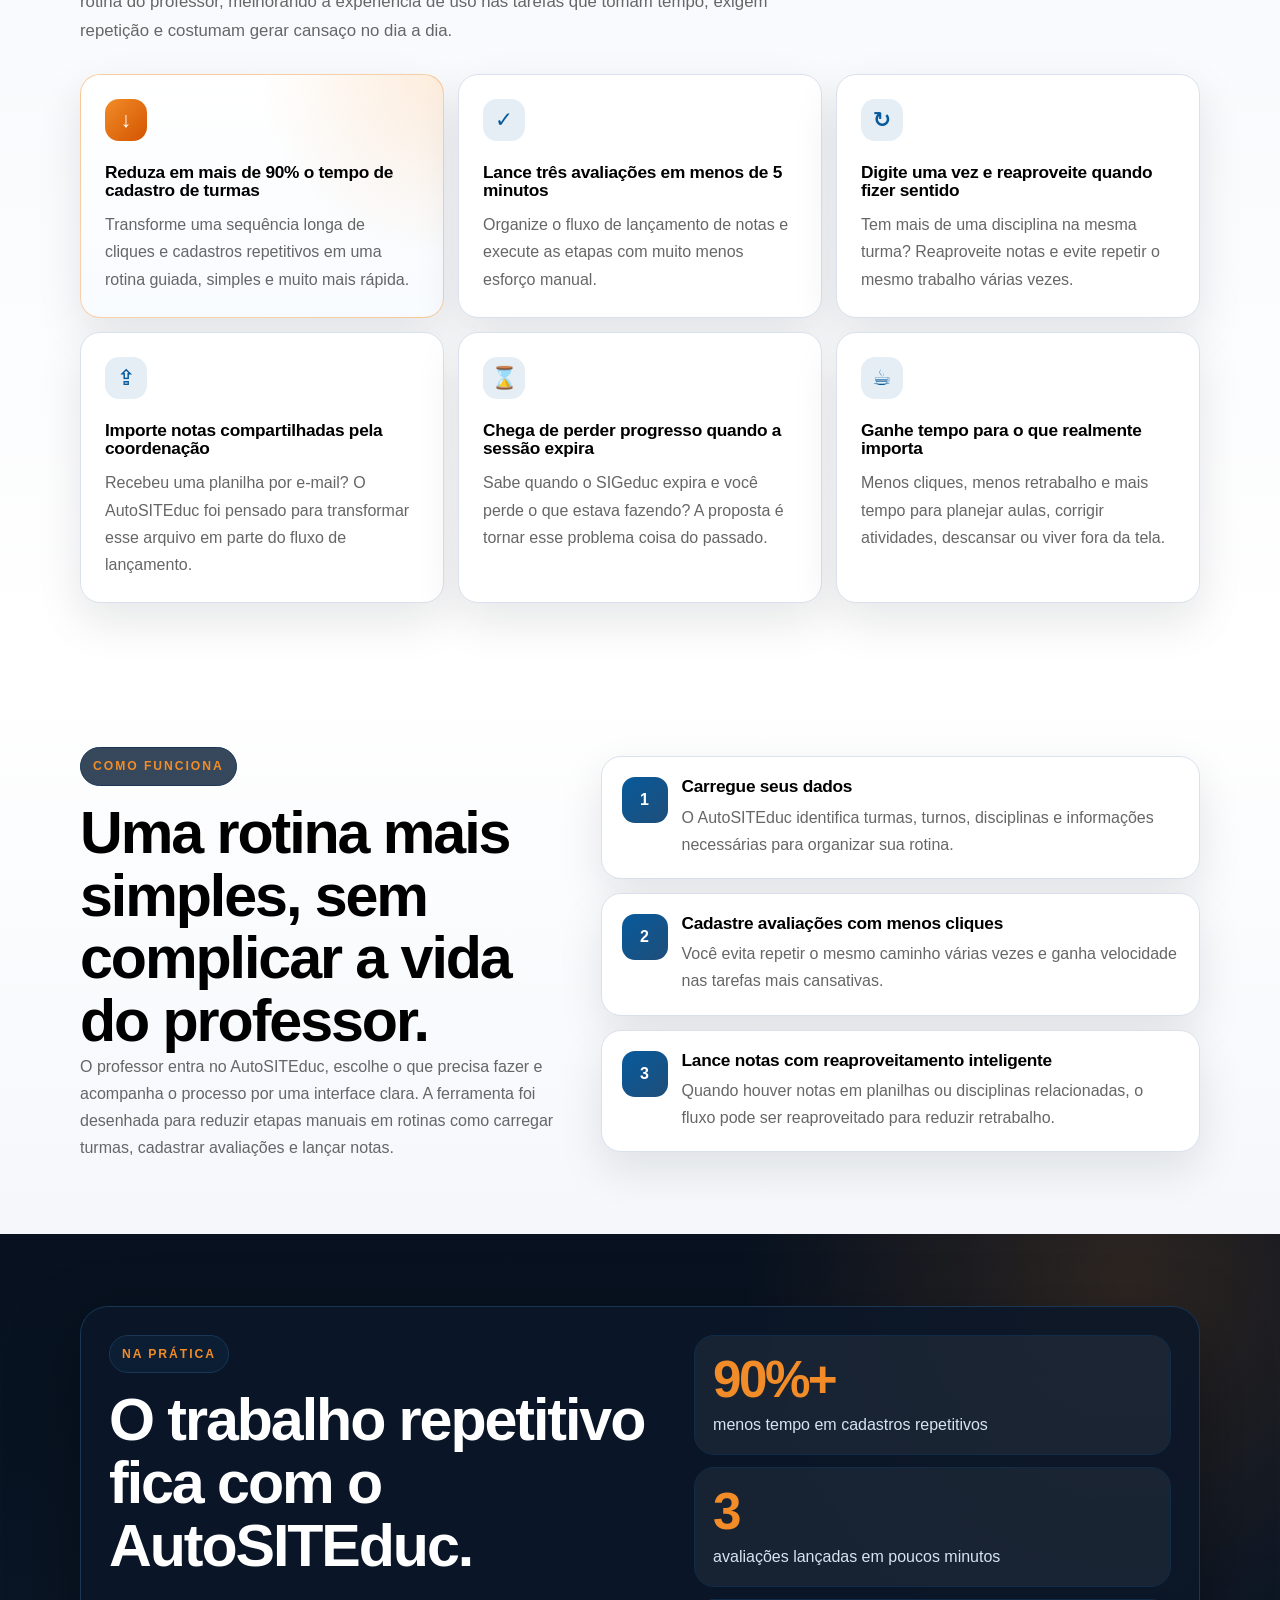
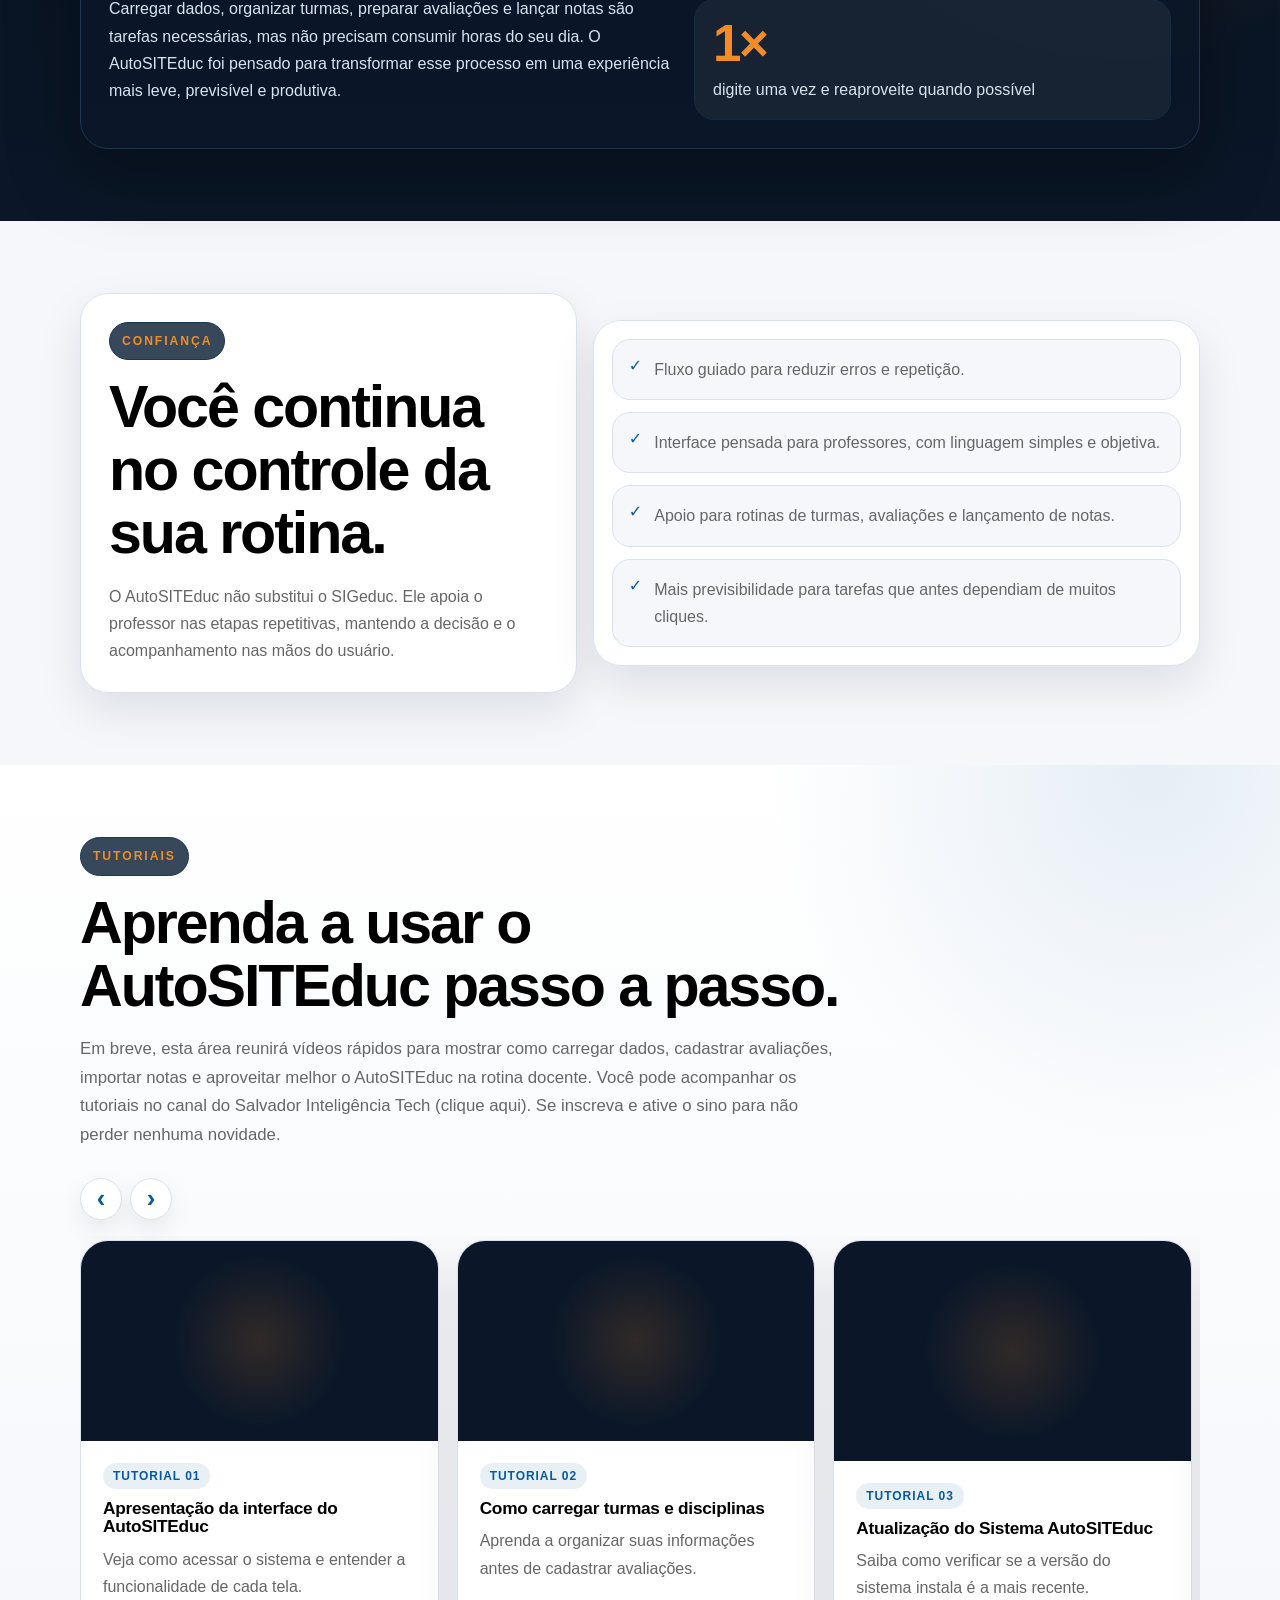
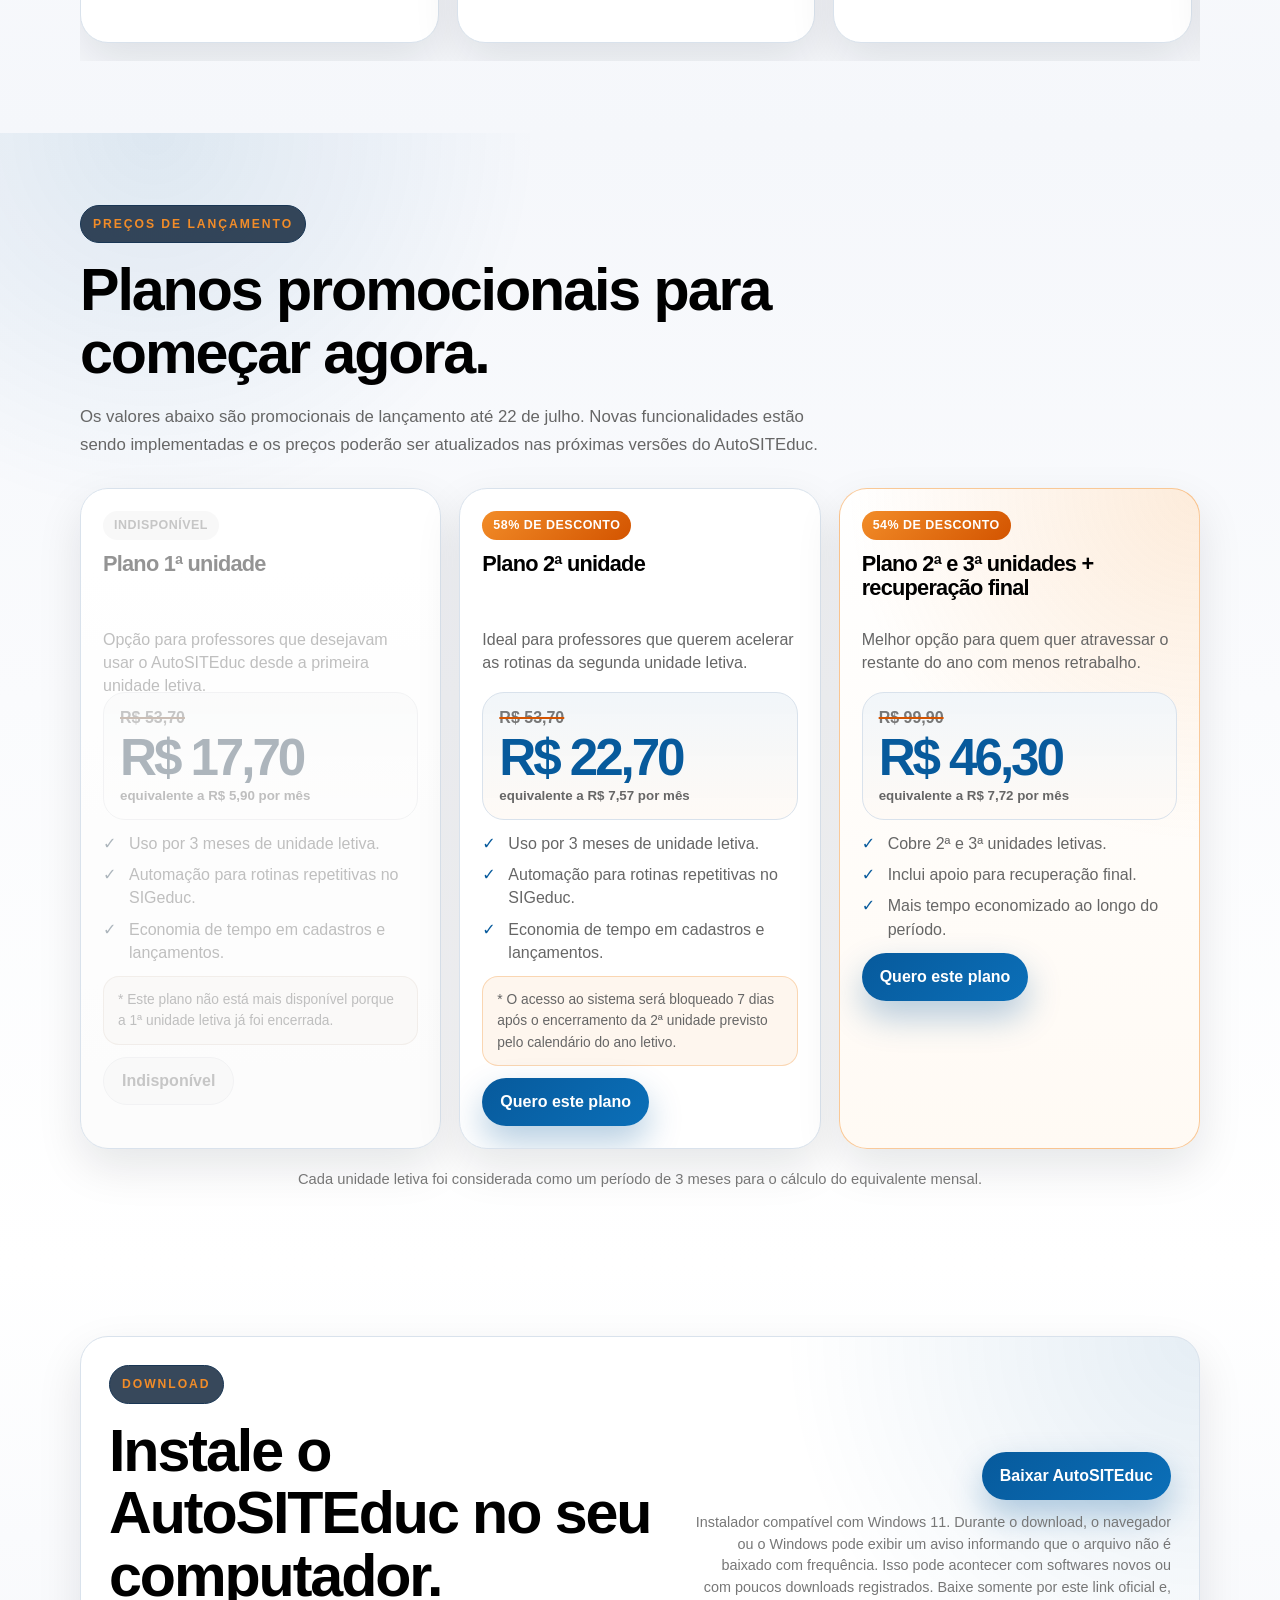
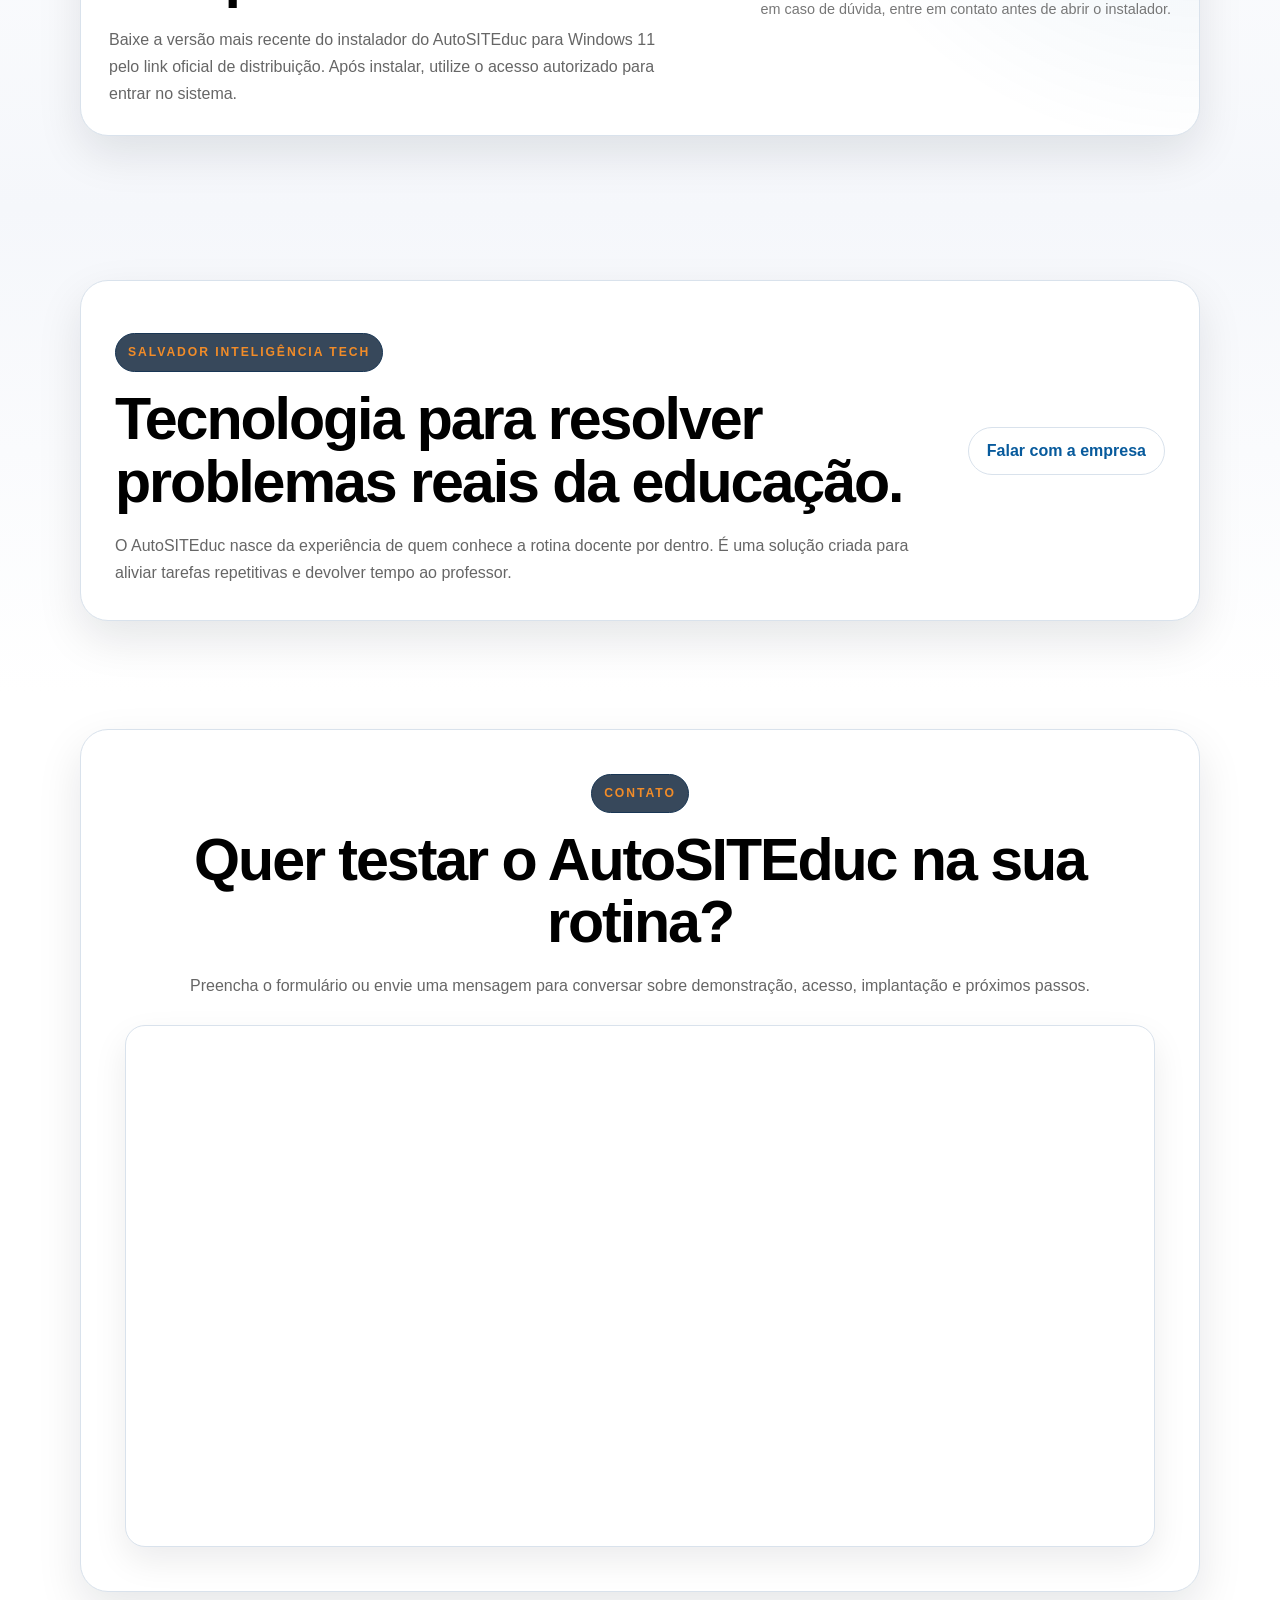
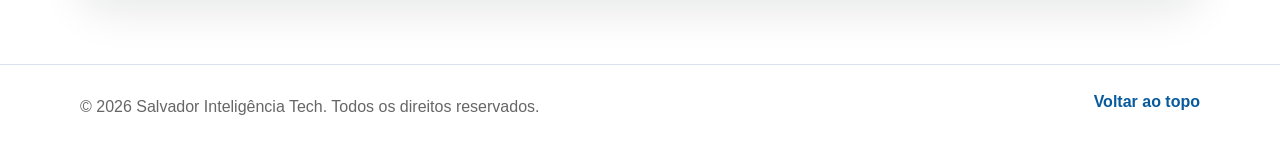
==== commit fe573bc2: "criação da página com materiais de aula e alteração da versão do instalador" ====
--- a/index.html
+++ b/index.html
@@ -60,7 +60,7 @@
             menos esforço. Deixe que ele faça o trabalho pesado enquanto você ganha tempo para ensinar, descansar ou
             cuidar de outras atividades. Use o SIGEduc apenas para validação e para demais atividades tais como,
             lançamento
-            da frequência e dos conteúdos.
+            da frequência e dos conteúdos.ff
           </p>
           <div class="hero-actions">
             <a class="button button-primary" href="#contato">Solicitar demonstração</a>
@@ -414,14 +414,8 @@
             <span class="button button-disabled" aria-disabled="true">Indisponível</span>
           </article>
 
-          <article
-            class="pricing-card reveal"
-            data-pricing-card
-            data-price-change="2026-07-23T00:00:00-03:00">
-            <div
-              class="pricing-badge"
-              data-price-badge
-              data-price-before="67% de desconto"
+          <article class="pricing-card reveal" data-pricing-card data-price-change="2026-07-23T00:00:00-03:00">
+            <div class="pricing-badge" data-price-badge data-price-before="67% de desconto"
               data-price-after="58% de desconto">67% de desconto</div>
             <h3>Plano 2ª unidade</h3>
             <p class="pricing-description">
@@ -430,13 +424,8 @@
 
             <div class="price-block">
               <span class="old-price">R$ 53,70</span>
-              <strong
-                data-current-price
-                data-price-before="R$ 17,70"
-                data-price-after="R$ 22,70">R$ 17,70</strong>
-              <small
-                data-monthly-price
-                data-price-before="equivalente a R$ 5,90 por mês"
+              <strong data-current-price data-price-before="R$ 17,70" data-price-after="R$ 22,70">R$ 17,70</strong>
+              <small data-monthly-price data-price-before="equivalente a R$ 5,90 por mês"
                 data-price-after="equivalente a R$ 7,57 por mês">equivalente a R$ 5,90 por mês</small>
             </div>
 
@@ -454,14 +443,9 @@
             <a class="button button-primary" href="#contato">Quero este plano</a>
           </article>
 
-          <article
-            class="pricing-card pricing-card-featured reveal"
-            data-pricing-card
+          <article class="pricing-card pricing-card-featured reveal" data-pricing-card
             data-price-change="2026-07-23T00:00:00-03:00">
-            <div
-              class="pricing-badge"
-              data-price-badge
-              data-price-before="59% de desconto"
+            <div class="pricing-badge" data-price-badge data-price-before="59% de desconto"
               data-price-after="54% de desconto">59% de desconto</div>
             <h3>Plano 2ª e 3ª unidades + recuperação final</h3>
             <p class="pricing-description">
@@ -470,13 +454,8 @@
 
             <div class="price-block">
               <span class="old-price">R$ 99,90</span>
-              <strong
-                data-current-price
-                data-price-before="R$ 41,30"
-                data-price-after="R$ 46,30">R$ 41,30</strong>
-              <small
-                data-monthly-price
-                data-price-before="equivalente a R$ 6,88 por mês"
+              <strong data-current-price data-price-before="R$ 41,30" data-price-after="R$ 46,30">R$ 41,30</strong>
+              <small data-monthly-price data-price-before="equivalente a R$ 6,88 por mês"
                 data-price-after="equivalente a R$ 7,72 por mês">equivalente a R$ 6,88 por mês</small>
             </div>
 
@@ -508,7 +487,7 @@
         </div>
         <div class="download-actions">
           <a class="button button-primary"
-            href="https://github.com/salvadorinteligenciatech/autositeduc-releases/releases/download/v0.1.3/AutoSITEduc_Setup_0.1.3.exe"
+            href="https://github.com/salvadorinteligenciatech/autositeduc-releases/releases/download/v0.1.4/AutoSITEduc_Setup_0.1.4.exe"
             download>Baixar AutoSITEduc</a>
           <span class="download-note">
             Instalador compatível com Windows 11. Durante o download, o navegador ou o Windows pode exibir um aviso
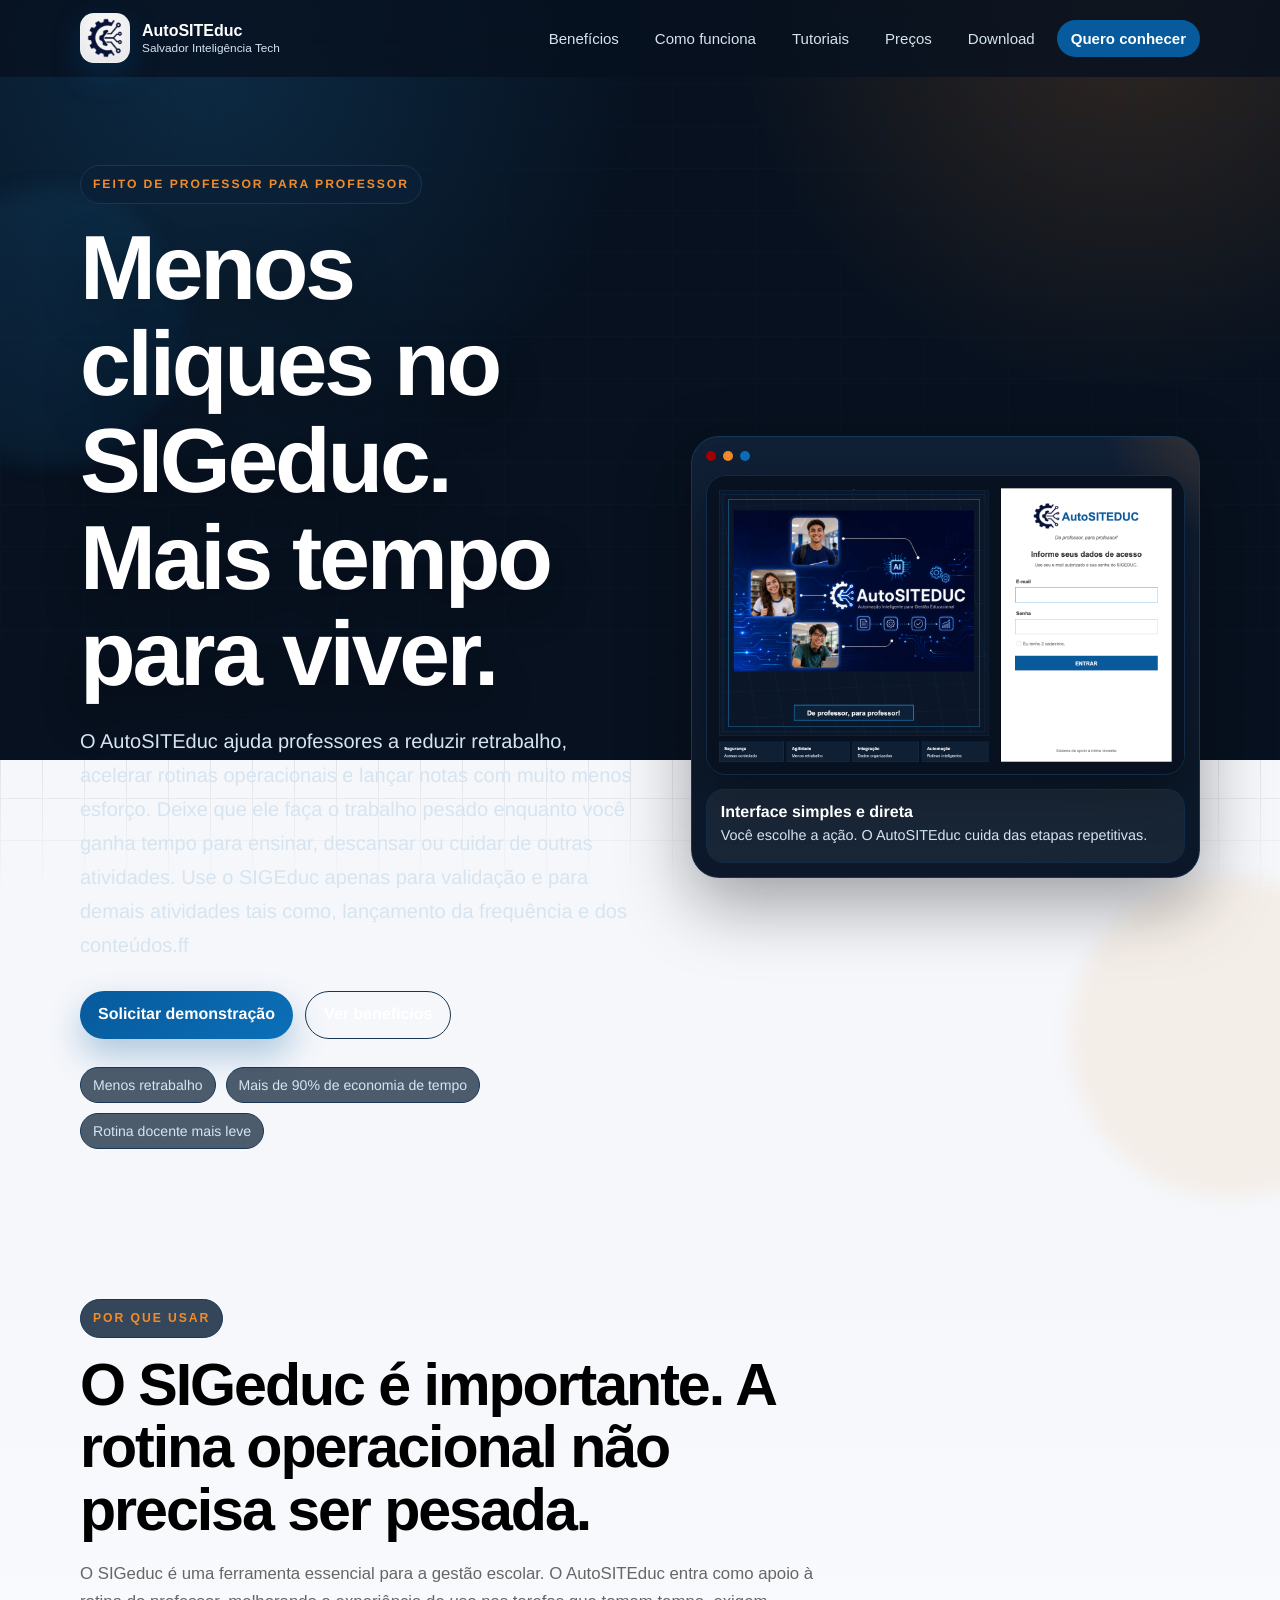
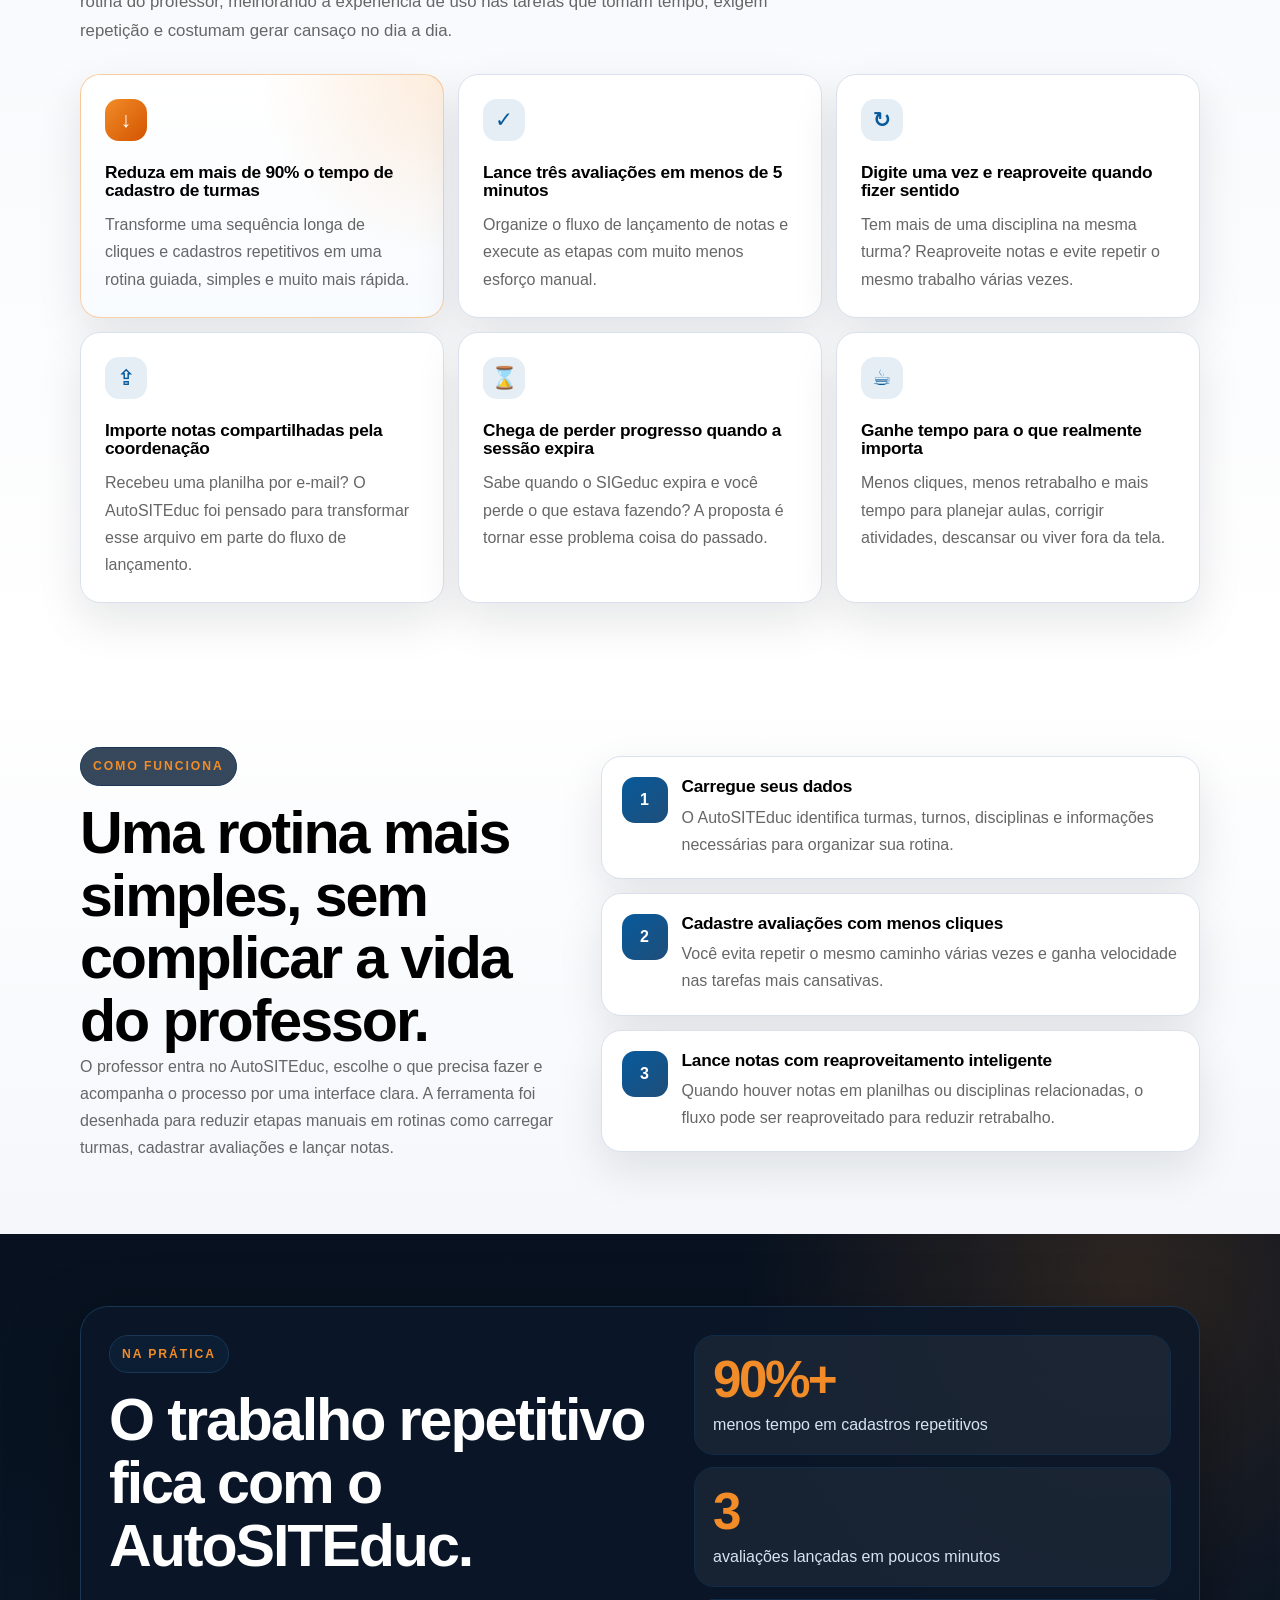
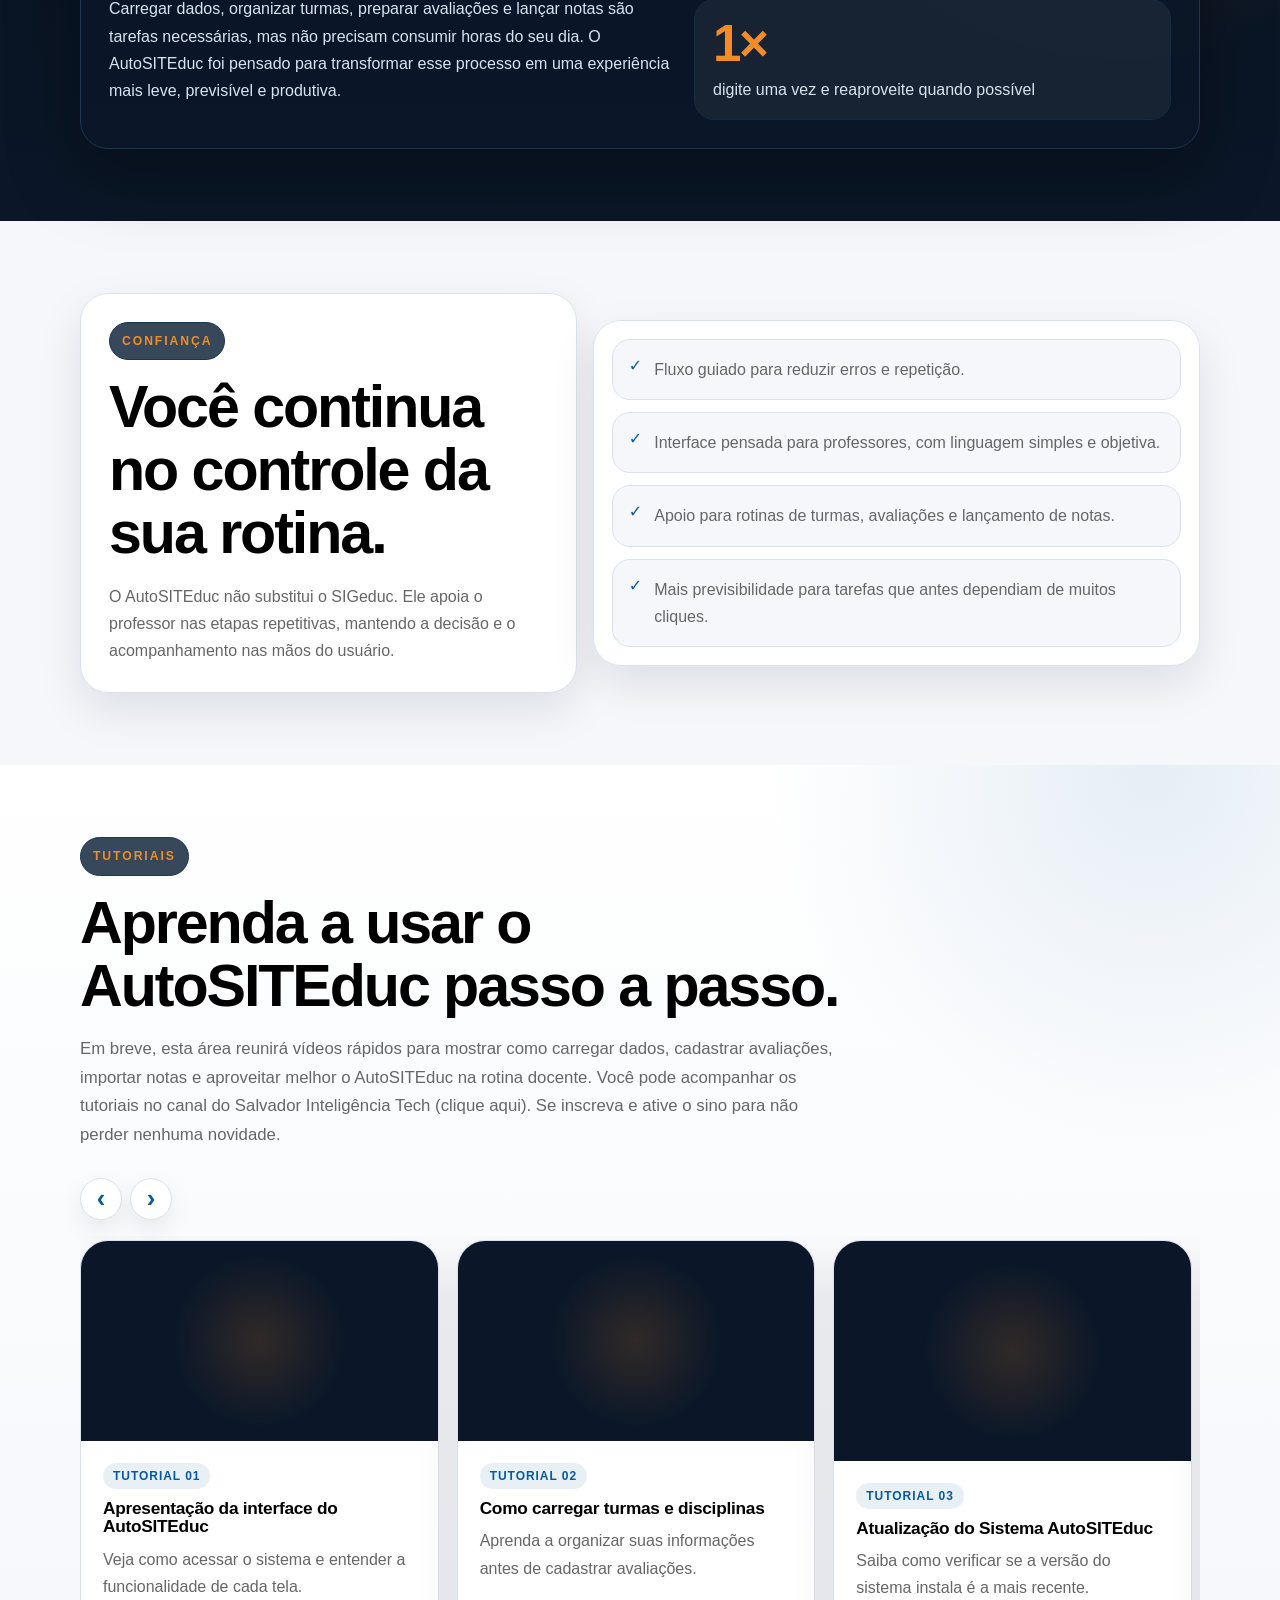
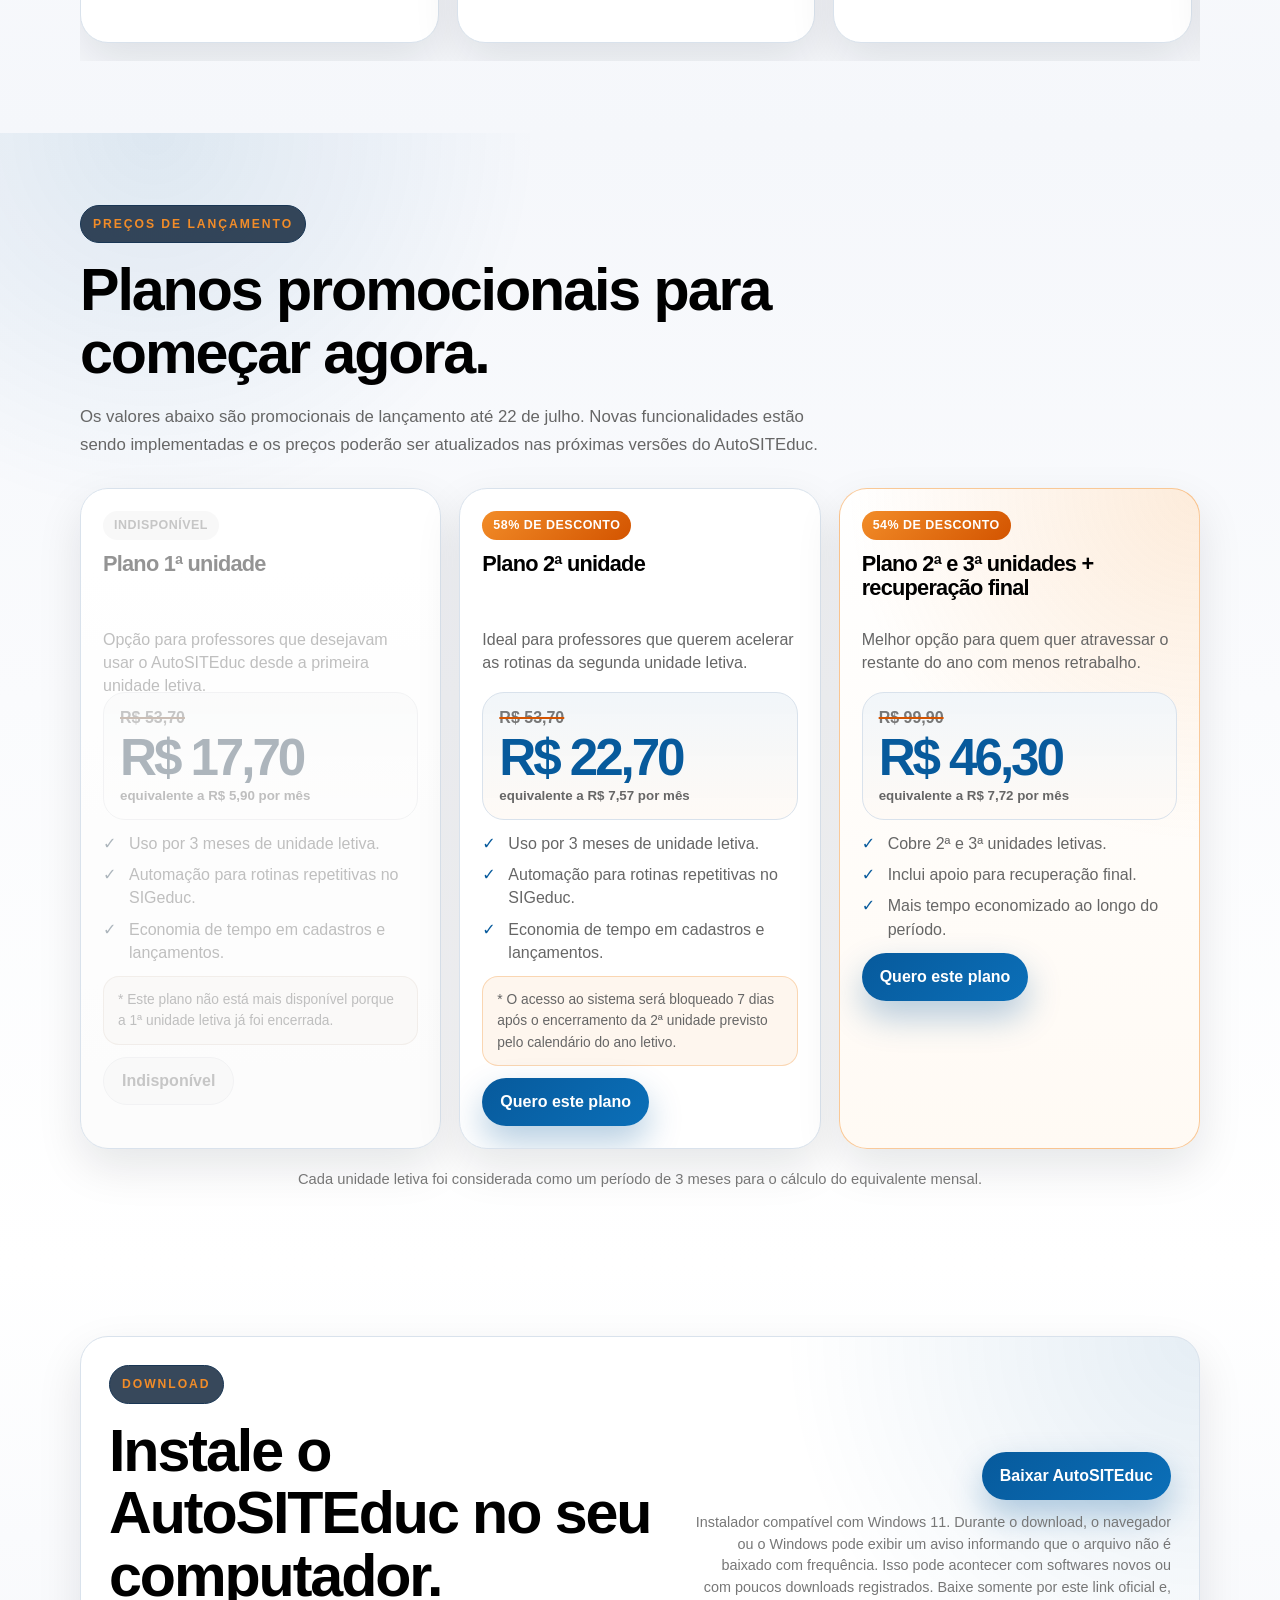
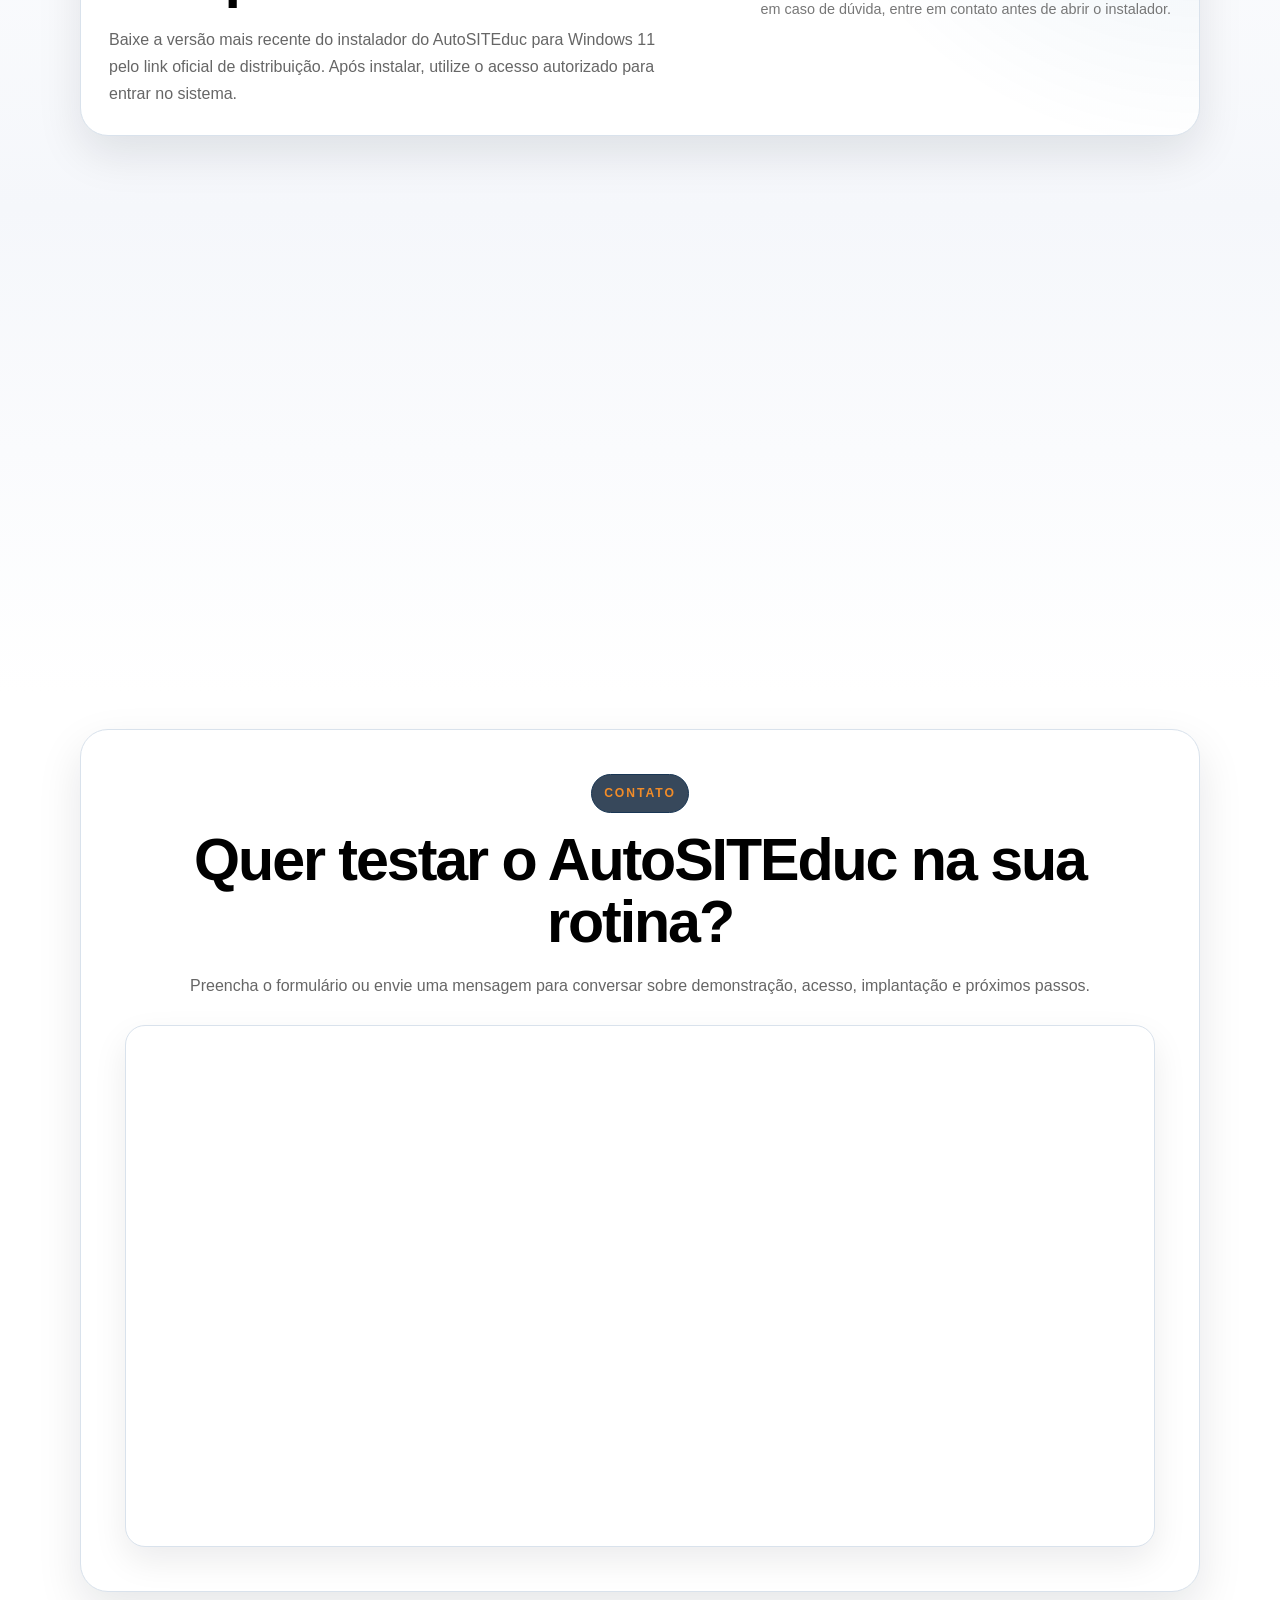
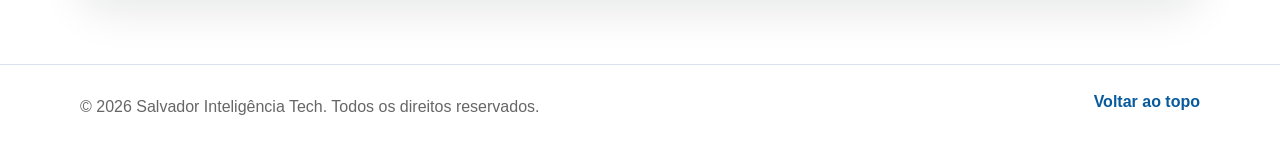
==== commit cf5b9260: "atualização do instalador" ====
--- a/index.html
+++ b/index.html
@@ -487,7 +487,7 @@
         </div>
         <div class="download-actions">
           <a class="button button-primary"
-            href="https://github.com/salvadorinteligenciatech/autositeduc-releases/releases/download/v0.1.4/AutoSITEduc_Setup_0.1.4.exe"
+            href="https://github.com/salvadorinteligenciatech/autositeduc-releases/releases/download/v0.1.5/AutoSITEduc_Setup_0.1.5.exe"
             download>Baixar AutoSITEduc</a>
           <span class="download-note">
             Instalador compatível com Windows 11. Durante o download, o navegador ou o Windows pode exibir um aviso
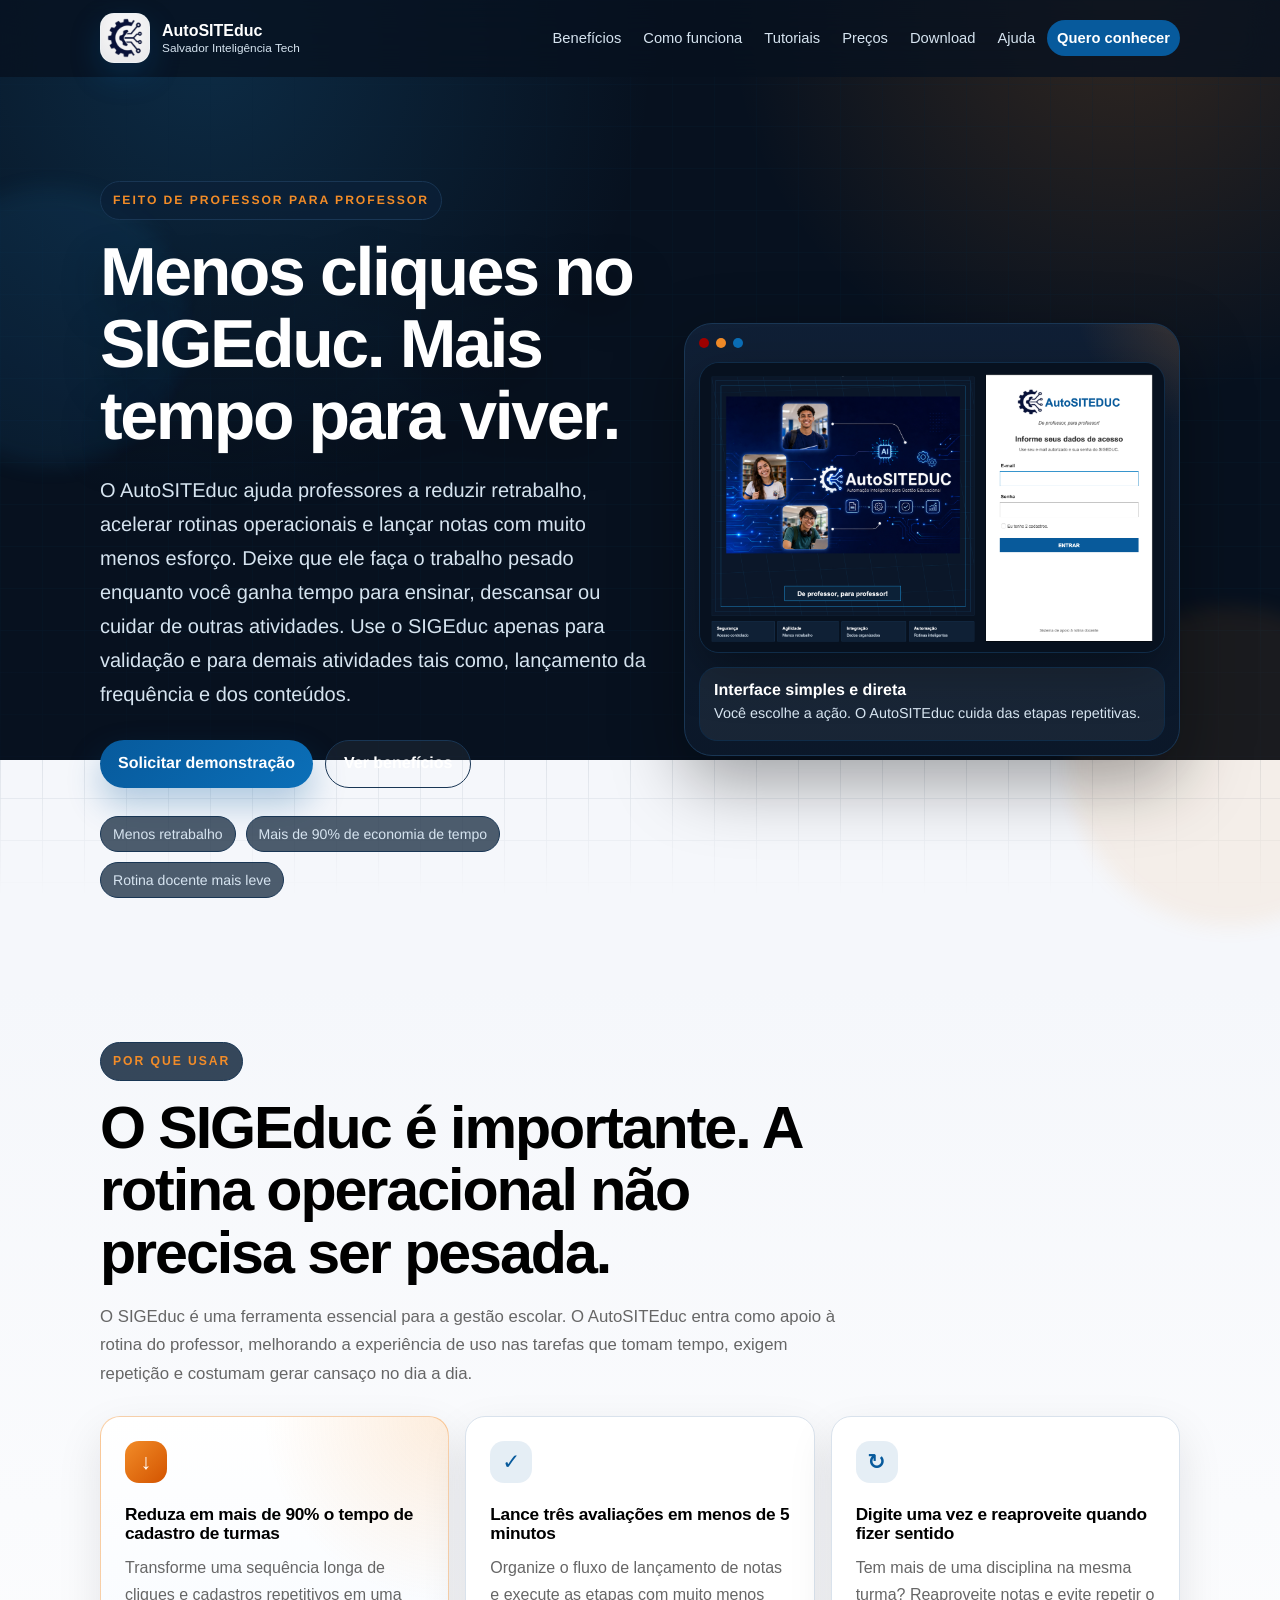
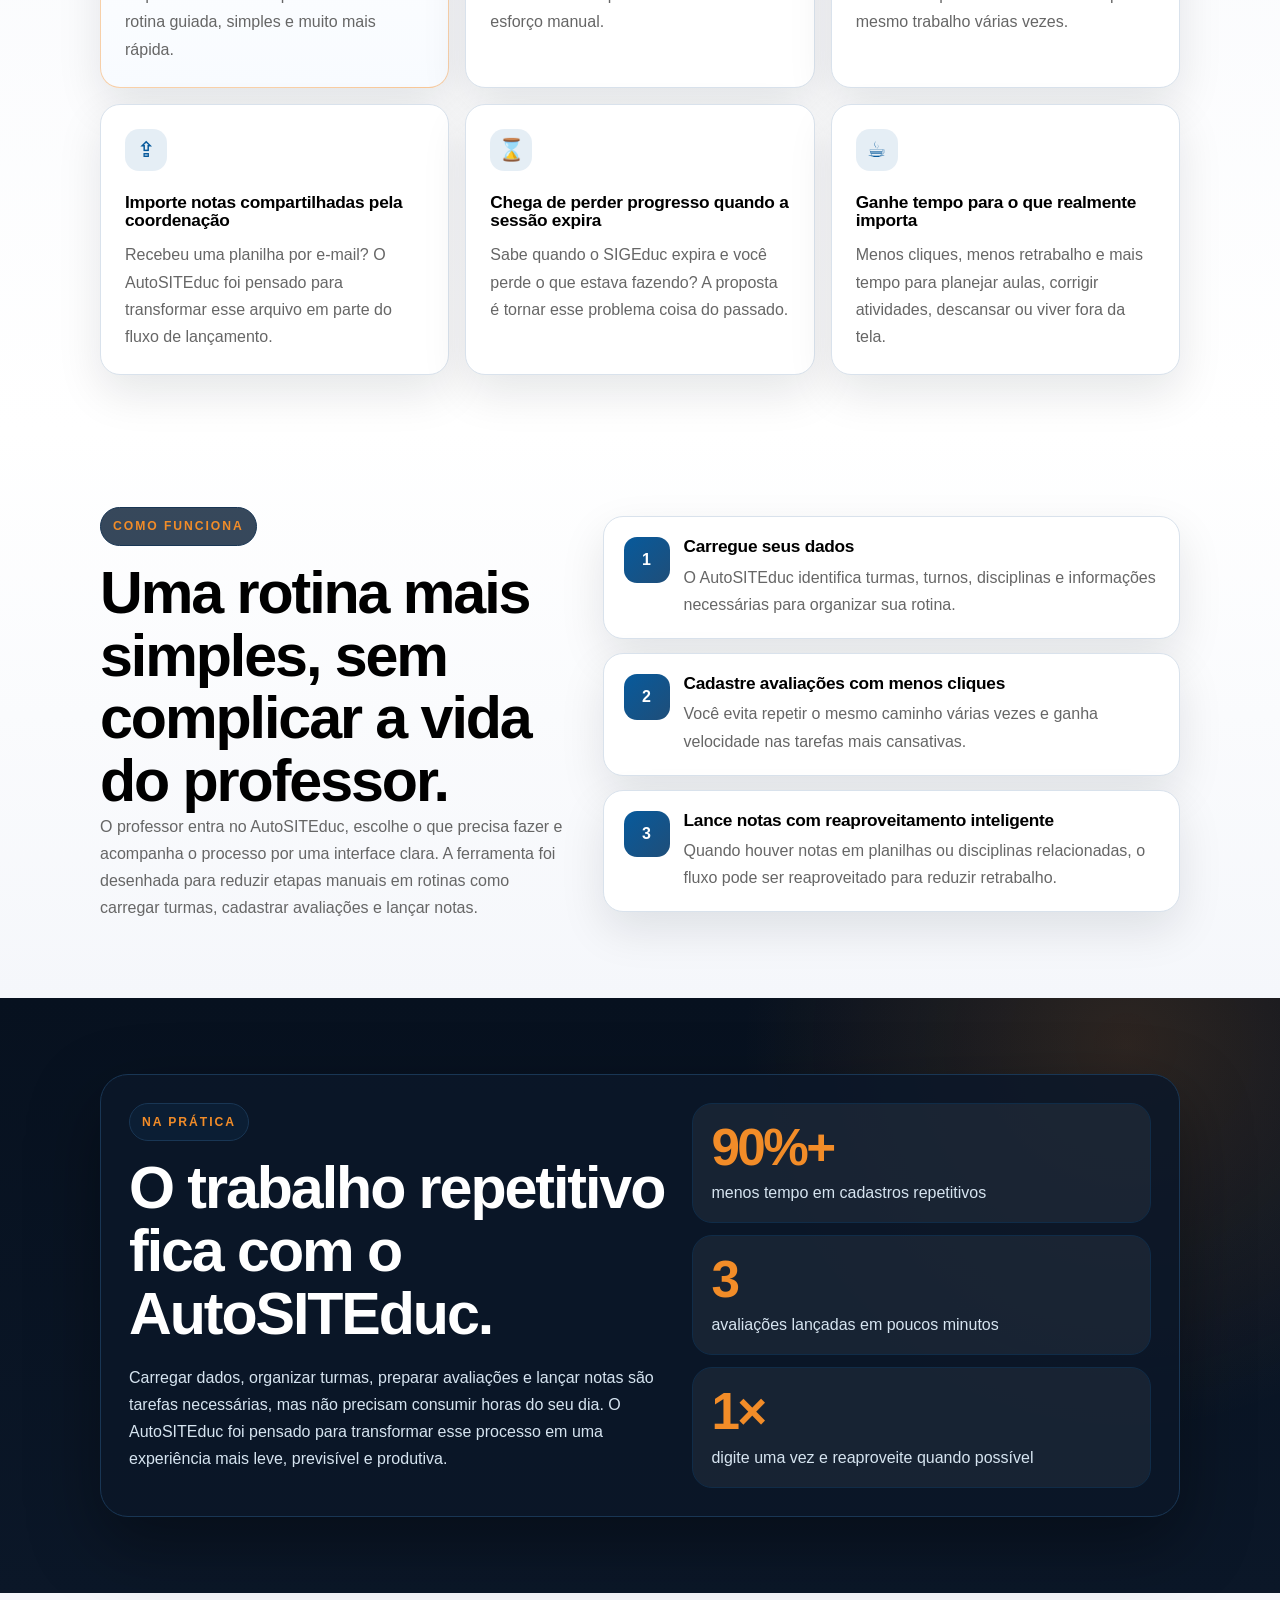
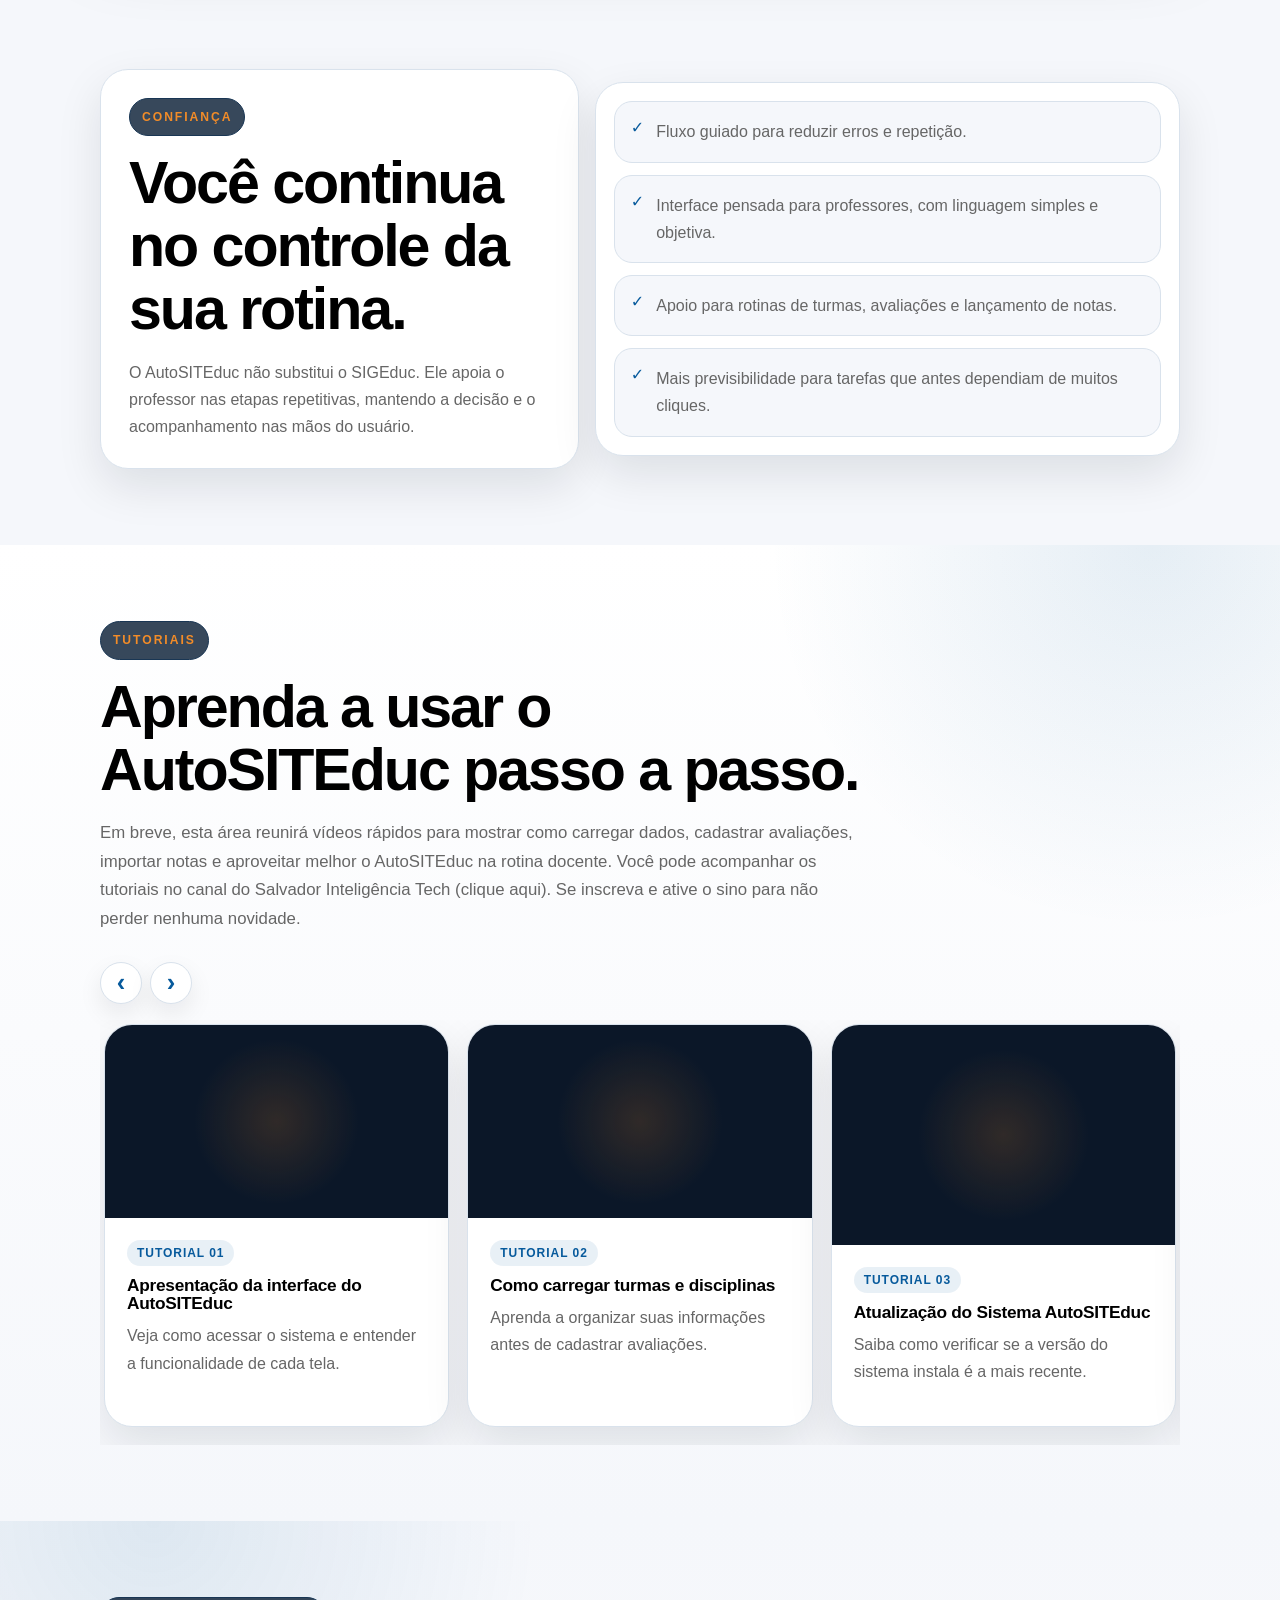
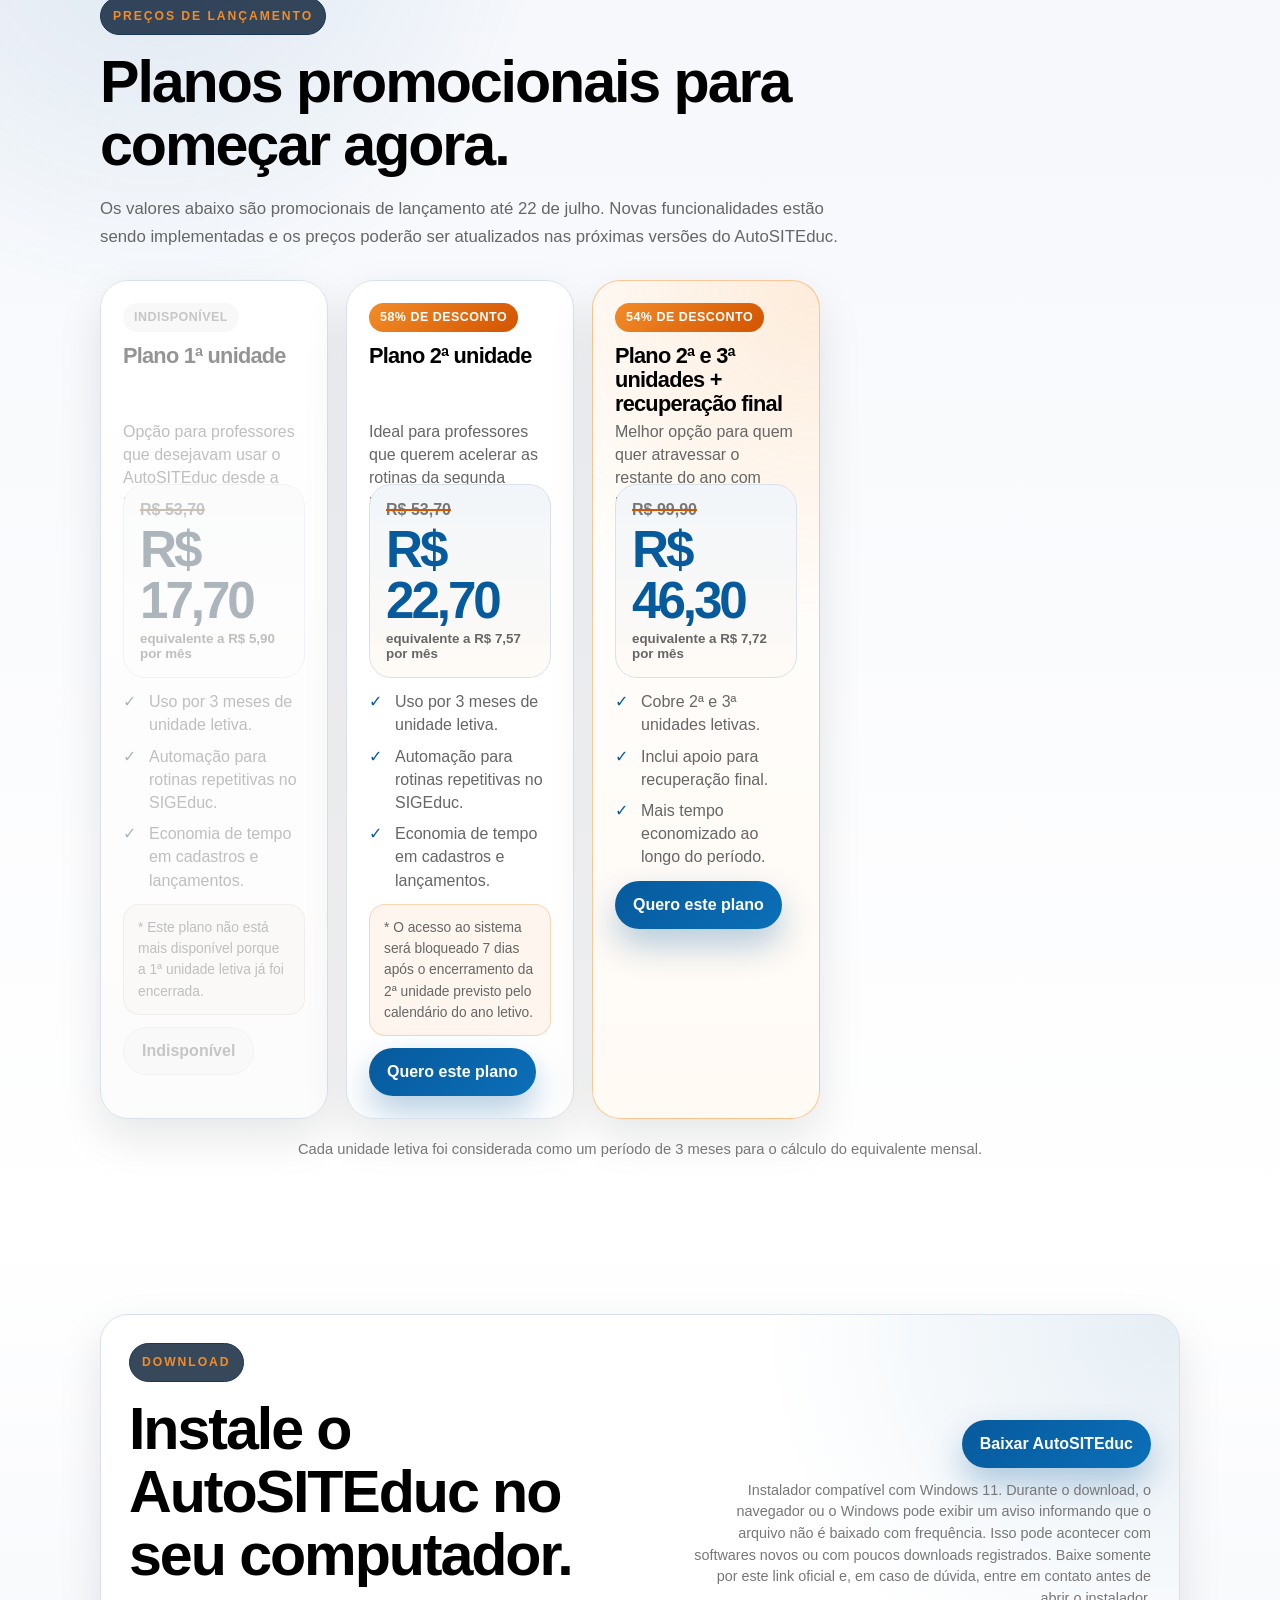
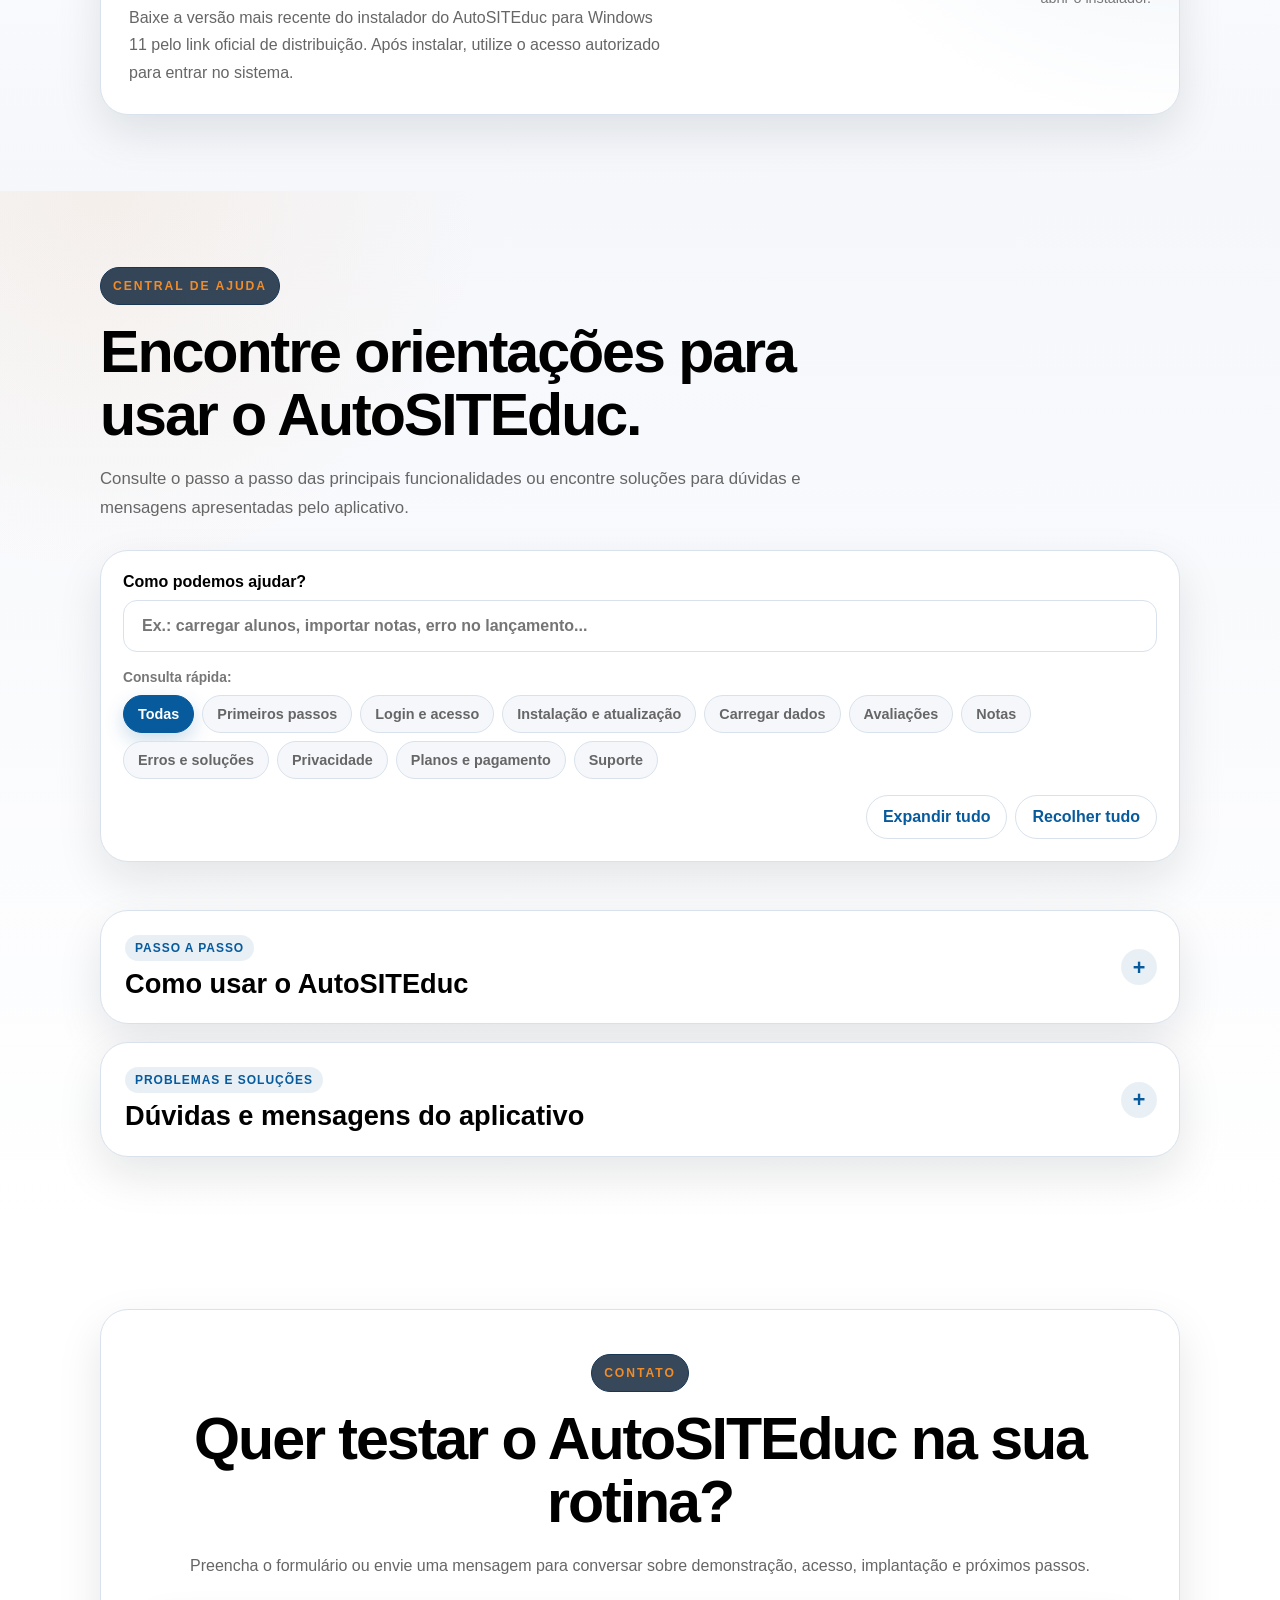
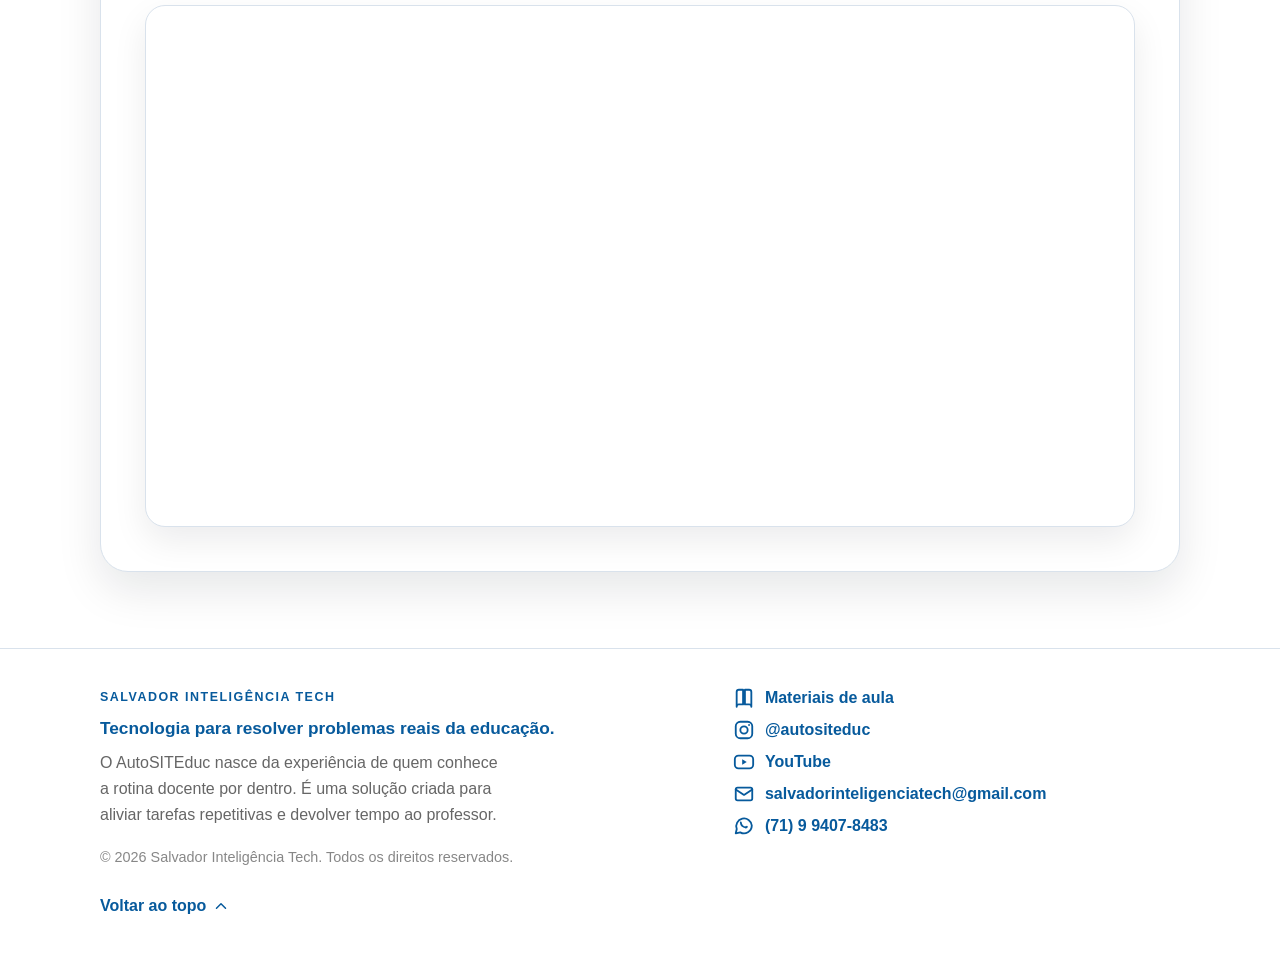
==== commit 1428bb7b: "Aprimora responsividade, FAQ e rodapé do site" ====
--- a/index.html
+++ b/index.html
@@ -5,15 +5,15 @@
   <meta charset="utf-8" />
   <meta name="viewport" content="width=device-width, initial-scale=1" />
   <meta name="theme-color" content="#07111f" />
-  <title>AutoSITEduc | Menos cliques no SIGeduc, mais tempo para ensinar</title>
+  <title>AutoSITEduc | Menos cliques no SIGEduc, mais tempo para ensinar</title>
   <meta name="description"
-    content="AutoSITEduc é uma ferramenta de apoio à rotina docente que reduz retrabalho, automatiza etapas repetitivas no SIGeduc e ajuda professores a economizar tempo no lançamento de notas." />
+    content="AutoSITEduc é uma ferramenta de apoio à rotina docente que reduz retrabalho, automatiza etapas repetitivas no SIGEduc e ajuda professores a economizar tempo no lançamento de notas." />
   <meta property="og:title" content="AutoSITEduc | Salvador Inteligência Tech" />
   <meta property="og:description"
     content="Menos cliques, menos retrabalho e mais tempo para o professor. Uma solução feita de professor para professor." />
   <meta property="og:type" content="website" />
   <link rel="icon" href="assets/favicon.svg" type="image/svg+xml" />
-  <link rel="stylesheet" href="assets/styles.css?v=20260712-scheduled-pricing" />
+  <link rel="stylesheet" href="assets/styles.css?v=20260730-faq-fix" />
 </head>
 
 <body>
@@ -41,6 +41,7 @@
         <a href="#tutoriais">Tutoriais</a>
         <a href="#precos">Preços</a>
         <a href="#download">Download</a>
+        <a href="#ajuda">Ajuda</a>
         <a href="#contato" class="nav-cta">Quero conhecer</a>
       </div>
     </nav>
@@ -54,13 +55,13 @@
       <div class="container hero-grid">
         <div class="hero-copy reveal">
           <p class="eyebrow">Feito de professor para professor</p>
-          <h1 class="hero-title">Menos cliques no SIGeduc. Mais tempo para viver.</h1>
+          <h1 class="hero-title">Menos cliques no SIGEduc. Mais tempo para viver.</h1>
           <p class="hero-lead">
             O AutoSITEduc ajuda professores a reduzir retrabalho, acelerar rotinas operacionais e lançar notas com muito
             menos esforço. Deixe que ele faça o trabalho pesado enquanto você ganha tempo para ensinar, descansar ou
             cuidar de outras atividades. Use o SIGEduc apenas para validação e para demais atividades tais como,
             lançamento
-            da frequência e dos conteúdos.ff
+            da frequência e dos conteúdos.
           </p>
           <div class="hero-actions">
             <a class="button button-primary" href="#contato">Solicitar demonstração</a>
@@ -90,9 +91,9 @@
       <div class="container">
         <div class="section-heading reveal">
           <p class="eyebrow">Por que usar</p>
-          <h2>O SIGeduc é importante. A rotina operacional não precisa ser pesada.</h2>
+          <h2>O SIGEduc é importante. A rotina operacional não precisa ser pesada.</h2>
           <p>
-            O SIGeduc é uma ferramenta essencial para a gestão escolar. O AutoSITEduc entra como apoio à rotina do
+            O SIGEduc é uma ferramenta essencial para a gestão escolar. O AutoSITEduc entra como apoio à rotina do
             professor, melhorando a experiência de uso nas tarefas que tomam tempo, exigem repetição e costumam gerar
             cansaço no dia a dia.
           </p>
@@ -139,7 +140,7 @@
             <span class="benefit-icon">⌛</span>
             <h3>Chega de perder progresso quando a sessão expira</h3>
             <p>
-              Sabe quando o SIGeduc expira e você perde o que estava fazendo? A proposta é tornar esse problema coisa do
+              Sabe quando o SIGEduc expira e você perde o que estava fazendo? A proposta é tornar esse problema coisa do
               passado.
             </p>
           </article>
@@ -223,7 +224,7 @@
           <p class="eyebrow">Confiança</p>
           <h2>Você continua no controle da sua rotina.</h2>
           <p>
-            O AutoSITEduc não substitui o SIGeduc. Ele apoia o professor nas etapas repetitivas, mantendo a decisão e o
+            O AutoSITEduc não substitui o SIGEduc. Ele apoia o professor nas etapas repetitivas, mantendo a decisão e o
             acompanhamento nas mãos do usuário.
           </p>
         </div>
@@ -403,7 +404,7 @@
 
             <ul class="pricing-list">
               <li>Uso por 3 meses de unidade letiva.</li>
-              <li>Automação para rotinas repetitivas no SIGeduc.</li>
+              <li>Automação para rotinas repetitivas no SIGEduc.</li>
               <li>Economia de tempo em cadastros e lançamentos.</li>
             </ul>
 
@@ -431,7 +432,7 @@
 
             <ul class="pricing-list">
               <li>Uso por 3 meses de unidade letiva.</li>
-              <li>Automação para rotinas repetitivas no SIGeduc.</li>
+              <li>Automação para rotinas repetitivas no SIGEduc.</li>
               <li>Economia de tempo em cadastros e lançamentos.</li>
             </ul>
 
@@ -499,17 +500,2250 @@
       </div>
     </section>
 
-    <section class="section company-section">
-      <div class="container company-card reveal">
-        <div>
-          <p class="eyebrow">Salvador Inteligência Tech</p>
-          <h2>Tecnologia para resolver problemas reais da educação.</h2>
+    <section class="section help-section" id="ajuda">
+      <div class="container">
+        <div class="section-heading reveal">
+          <p class="eyebrow">Central de Ajuda</p>
+          <h2>Encontre orientações para usar o AutoSITEduc.</h2>
           <p>
-            O AutoSITEduc nasce da experiência de quem conhece a rotina docente por dentro. É uma solução criada para
-            aliviar tarefas repetitivas e devolver tempo ao professor.
+            Consulte o passo a passo das principais funcionalidades ou encontre
+            soluções para dúvidas e mensagens apresentadas pelo aplicativo.
           </p>
         </div>
-        <a class="button button-ghost" href="#contato">Falar com a empresa</a>
+
+        <div class="help-tools reveal">
+          <label class="help-search" for="help-search">
+            <span>Como podemos ajudar?</span>
+            <input
+              id="help-search"
+              type="search"
+              placeholder="Ex.: carregar alunos, importar notas, erro no lançamento..."
+              autocomplete="off"
+              data-help-search
+            />
+          </label>
+
+          <div class="help-quick-filters" aria-label="Consultas rápidas">
+            <span class="help-quick-filters-label">Consulta rápida:</span>
+
+            <div class="help-filter-list" data-help-filter-list>
+              <button
+                type="button"
+                class="help-filter is-active"
+                data-help-filter="all"
+                aria-pressed="true"
+              >
+                Todas
+              </button>
+
+              <button
+                type="button"
+                class="help-filter"
+                data-help-filter="primeiros-passos"
+                aria-pressed="false"
+              >
+                Primeiros passos
+              </button>
+
+              <button
+                type="button"
+                class="help-filter"
+                data-help-filter="login"
+                aria-pressed="false"
+              >
+                Login e acesso
+              </button>
+
+              <button
+                type="button"
+                class="help-filter"
+                data-help-filter="instalacao"
+                aria-pressed="false"
+              >
+                Instalação e atualização
+              </button>
+
+              <button
+                type="button"
+                class="help-filter"
+                data-help-filter="carregar-dados"
+                aria-pressed="false"
+              >
+                Carregar dados
+              </button>
+
+              <button
+                type="button"
+                class="help-filter"
+                data-help-filter="avaliacoes"
+                aria-pressed="false"
+              >
+                Avaliações
+              </button>
+
+              <button
+                type="button"
+                class="help-filter"
+                data-help-filter="notas"
+                aria-pressed="false"
+              >
+                Notas
+              </button>
+
+              <button
+                type="button"
+                class="help-filter"
+                data-help-filter="erros"
+                aria-pressed="false"
+              >
+                Erros e soluções
+              </button>
+
+              <button
+                type="button"
+                class="help-filter"
+                data-help-filter="privacidade"
+                aria-pressed="false"
+              >
+                Privacidade
+              </button>
+
+              <button
+                type="button"
+                class="help-filter"
+                data-help-filter="planos"
+                aria-pressed="false"
+              >
+                Planos e pagamento
+              </button>
+
+              <button
+                type="button"
+                class="help-filter"
+                data-help-filter="suporte"
+                aria-pressed="false"
+              >
+                Suporte
+              </button>
+            </div>
+          </div>
+
+          <div class="help-actions" aria-label="Controles da Central de Ajuda">
+            <button type="button" class="help-action" data-help-expand>
+              Expandir tudo
+            </button>
+            <button type="button" class="help-action" data-help-collapse>
+              Recolher tudo
+            </button>
+          </div>
+        </div>
+
+        <p class="help-search-status" data-help-search-status aria-live="polite"></p>
+
+        <div class="help-groups" data-help-groups>
+          <details class="help-group reveal">
+            <summary>
+              <span class="help-group-title">
+                <span class="help-group-label">Passo a passo</span>
+                <strong>Como usar o AutoSITEduc</strong>
+              </span>
+            </summary>
+
+            <div class="help-group-content">
+<details
+                class="help-item"
+                id="ajuda-instalar-autositeduc"
+                data-help-item
+                data-help-categories="primeiros-passos instalacao"
+                data-search="instalar instalação download baixar autositeduc site link windows instalador"
+              >
+                <summary>Como instalar o AutoSITEduc?</summary>
+
+                <div class="help-answer">
+                  <p>
+                    O instalador do AutoSITEduc está disponível na seção
+                    <strong>Download</strong> do site.
+                  </p>
+
+                  <ol>
+                    <li>
+                      Acesse a seção <a href="#download"><strong>Download</strong></a>.
+                    </li>
+                    <li>
+                      Clique no botão de download do AutoSITEduc.
+                    </li>
+                    <li>
+                      Aguarde o término do download.
+                    </li>
+                    <li>
+                      Abra o arquivo de instalação.
+                    </li>
+                    <li>
+                      Siga as instruções apresentadas pelo instalador.
+                    </li>
+                    <li>
+                      Após a instalação, abra o AutoSITEduc pelo atalho criado
+                      no computador.
+                    </li>
+                  </ol>
+
+                  <section class="help-message help-message-info">
+                    <h4>Use sempre o instalador disponível no site</h4>
+                    <p>
+                      A página de download é atualizada para disponibilizar a versão
+                      indicada para instalação.
+                    </p>
+                  </section>
+                </div>
+              </details>
+
+<details
+                class="help-item"
+                id="ajuda-sistemas-operacionais"
+                data-help-item
+                data-help-categories="primeiros-passos instalacao"
+                data-search="sistema operacional windows 11 compatibilidade mac linux versões windows"
+              >
+                <summary>Em quais sistemas operacionais o AutoSITEduc funciona?</summary>
+
+                <div class="help-answer">
+                  <p>
+                    Atualmente, o AutoSITEduc é disponibilizado e testado para
+                    <strong>Windows 11</strong>.
+                  </p>
+
+                  <section class="help-message help-message-warning">
+                    <h4>Outras versões e sistemas</h4>
+                    <p>
+                      O funcionamento em outras versões do Windows não foi validado.
+                      Também não há, no momento, versão oficial para macOS ou Linux.
+                    </p>
+                  </section>
+                </div>
+              </details>
+
+<details
+                class="help-item"
+                id="ajuda-atualizar-sem-desinstalar"
+                data-help-item
+                data-help-categories="instalacao"
+                data-search="atualizar nova versão desinstalar versão anterior reinstalar instalador atualização"
+              >
+                <summary>Preciso desinstalar a versão atual antes de instalar uma nova versão?</summary>
+
+                <div class="help-answer">
+                  <p>
+                    <strong>Não.</strong> Você pode instalar a nova versão do
+                    AutoSITEduc sem desinstalar a versão anterior.
+                  </p>
+
+                  <section class="help-message help-message-info">
+                    <h4>Como atualizar</h4>
+                    <ol>
+                      <li>Feche o AutoSITEduc.</li>
+                      <li>Abra o instalador da nova versão.</li>
+                      <li>Siga normalmente as etapas de instalação.</li>
+                      <li>Abra o AutoSITEduc após a conclusão.</li>
+                    </ol>
+                  </section>
+
+                  <section class="help-message help-message-warning">
+                    <h4>Antes de iniciar</h4>
+                    <p>
+                      Aguarde a conclusão de qualquer operação em andamento e
+                      certifique-se de que o AutoSITEduc esteja completamente fechado.
+                    </p>
+                  </section>
+                </div>
+              </details>
+
+              <details
+                class="help-item"
+                id="ajuda-verificar-versao-atualizada"
+                data-help-item
+                data-help-categories="primeiros-passos instalacao"
+                data-search="versão atualizada atualização disponível sistema atualizado versão desatualizada baixar atualização download nova versão tela login"
+              >
+                <summary>Como saber se estou usando a versão mais recente do AutoSITEduc?</summary>
+
+                <div class="help-answer">
+                  <p>
+                    Ao iniciar o AutoSITEduc, o aplicativo verifica automaticamente
+                    se existe uma versão mais recente disponível.
+                  </p>
+
+                  <section class="help-message help-message-success">
+                    <h4>Quando o aplicativo está atualizado</h4>
+                    <p>
+                      Na tela de login, abaixo do botão <strong>Entrar</strong>,
+                      será exibida a mensagem <strong>“Sistema atualizado.”</strong>
+                    </p>
+                  </section>
+
+                  <section class="help-message help-message-warning">
+                    <h4>Quando existe uma nova versão</h4>
+                    <p>
+                      Uma janela será aberta informando que a versão instalada está
+                      desatualizada. Clique em <strong>Baixar atualização</strong>
+                      para fazer o download do instalador da versão mais recente.
+                    </p>
+                  </section>
+
+                  <p>
+                    Antes de instalar a atualização, feche o AutoSITEduc e aguarde
+                    a conclusão de qualquer operação que esteja em andamento.
+                  </p>
+                </div>
+              </details>
+
+              <details
+                class="help-item"
+                id="ajuda-antivirus-instalacao"
+                data-help-item
+                data-help-categories="instalacao erros"
+                data-search="antivírus antivirus bloqueou instalação pausar proteção instalador falso positivo segurança"
+              >
+                <summary>Meu antivírus não está permitindo a instalação. O que devo fazer?</summary>
+
+                <div class="help-answer">
+                  <p>
+                    Alguns antivírus podem bloquear preventivamente programas novos
+                    ou ainda pouco conhecidos.
+                  </p>
+
+                  <section class="help-message help-message-danger">
+                    <h4>Confirme a origem do instalador</h4>
+                    <p>
+                      Antes de prosseguir, confirme que o arquivo foi baixado
+                      diretamente da seção oficial de Download do AutoSITEduc.
+                      Não execute instaladores recebidos de fontes desconhecidas.
+                    </p>
+                  </section>
+
+                  <section class="help-message help-message-info">
+                    <h4>Como proceder</h4>
+                    <ol>
+                      <li>Confirme que o instalador foi baixado do site oficial.</li>
+                      <li>Salve seus trabalhos e feche os demais programas.</li>
+                      <li>Pause temporariamente a proteção do antivírus.</li>
+                      <li>Execute o instalador e conclua a instalação.</li>
+                      <li>Reative o antivírus imediatamente após a instalação.</li>
+                    </ol>
+                  </section>
+
+                  <section class="help-message help-message-warning">
+                    <h4>A pausa deve ser temporária</h4>
+                    <p>
+                      Enquanto o antivírus estiver pausado, não navegue na internet,
+                      não abra outros arquivos e não faça novos downloads.
+                    </p>
+                  </section>
+
+                  <p>
+                    Esse tipo de bloqueio tende a diminuir quando o aplicativo possui
+                    maior reputação de downloads ou passa a ser distribuído por uma
+                    loja oficial, como a Microsoft Store.
+                  </p>
+                </div>
+              </details>
+
+              <details
+                class="help-item"
+                id="ajuda-alerta-download"
+                data-help-item
+                data-help-categories="instalacao erros"
+                data-search="download incompleto alerta navegador windows bloqueou arquivo segurança manter download"
+              >
+                <summary>Por que o computador exibiu um alerta e não concluiu o download?</summary>
+
+                <div class="help-answer">
+                  <p>
+                    Esse alerta pode aparecer porque o AutoSITEduc é um software
+                    relativamente novo e ainda possui poucos registros de download
+                    nos mecanismos de reputação do navegador ou do Windows.
+                  </p>
+
+                  <section class="help-message help-message-warning">
+                    <h4>Verifique a origem do arquivo</h4>
+                    <p>
+                      Continue somente se o download tiver sido iniciado pela seção
+                      oficial de Download do AutoSITEduc.
+                    </p>
+                  </section>
+
+                  <section class="help-message help-message-info">
+                    <h4>Como proceder</h4>
+                    <ol>
+                      <li>Abra a área de downloads do navegador.</li>
+                      <li>Leia os detalhes do alerta apresentado.</li>
+                      <li>
+                        Confirme que o nome do arquivo corresponde ao instalador
+                        do AutoSITEduc.
+                      </li>
+                      <li>Utilize a opção para manter ou continuar o download.</li>
+                    </ol>
+                  </section>
+
+                  <section class="help-message help-message-info">
+                    <h4>Tutorial em vídeo</h4>
+                    <p>O vídeo explicativo será disponibilizado em breve.</p>
+                  </section>
+                </div>
+              </details>
+
+              <details
+                class="help-item"
+                id="ajuda-windows-bloqueia-instalacao"
+                data-help-item
+                data-help-categories="instalacao erros"
+                data-search="windows bloqueou instalação smartscreen protegeu computador aplicativo desconhecido pouco baixado microsoft store"
+              >
+                <summary>Por que o Windows pode impedir a instalação do AutoSITEduc?</summary>
+
+                <div class="help-answer">
+                  <p>
+                    O Windows pode exibir um alerta quando um aplicativo ainda possui
+                    poucos downloads, não tem uma reputação consolidada ou não é
+                    distribuído pela Microsoft Store.
+                  </p>
+
+                  <section class="help-message help-message-warning">
+                    <h4>O alerta não confirma uma ameaça</h4>
+                    <p>
+                      Esse aviso indica que o Windows ainda não possui informações
+                      suficientes para reconhecer o aplicativo. Ele não significa,
+                      por si só, que o instalador contém algum problema.
+                    </p>
+                  </section>
+
+                  <section class="help-message help-message-info">
+                    <h4>Como proceder</h4>
+                    <ol>
+                      <li>Confirme que o instalador foi baixado do site oficial.</li>
+                      <li>Leia os detalhes apresentados na janela de proteção.</li>
+                      <li>
+                        Clique em <strong>Mais informações</strong>, caso essa opção
+                        seja apresentada.
+                      </li>
+                      <li>
+                        Depois de confirmar o nome do aplicativo, utilize a opção
+                        <strong>Executar assim mesmo</strong>.
+                      </li>
+                    </ol>
+                  </section>
+
+                  <section class="help-message help-message-info">
+                    <h4>Tutorial em vídeo</h4>
+                    <p>O vídeo explicativo será disponibilizado em breve.</p>
+                  </section>
+
+                  <p>
+                    A distribuição futura pela Microsoft Store poderá reduzir ou
+                    eliminar esse tipo de alerta.
+                  </p>
+                </div>
+              </details>
+
+              <details
+                class="help-item"
+                id="ajuda-primeiro-acesso"
+                data-help-item
+                data-help-categories="primeiros-passos carregar-dados"
+                data-search="primeiro acesso computador novo carregar dados professor turmas alunos avaliações sincronizar atualização correção"
+              >
+                <summary>Qual é o primeiro passo ao acessar o AutoSITEduc em um computador novo?</summary>
+
+                <div class="help-answer">
+                  <p>
+                    Ao utilizar o AutoSITEduc pela primeira vez em um computador,
+                    acesse a tela <strong>Carregar dados</strong>.
+                  </p>
+
+                  <p>Nessa tela, realize os seguintes procedimentos:</p>
+
+                  <ol>
+                    <li>carregue os seus dados;</li>
+                    <li>carregue os dados das turmas e dos alunos;</li>
+                    <li>sincronize as avaliações cadastradas no SIGEduc.</li>
+                  </ol>
+
+                  <section class="help-message help-message-info">
+                    <h4>Por que esse procedimento é necessário?</h4>
+                    <p>
+                      Essas informações são utilizadas pelo AutoSITEduc para identificar
+                      suas escolas, turnos, turmas, disciplinas, alunos e avaliações.
+                    </p>
+                  </section>
+
+                  <section class="help-message help-message-warning">
+                    <h4>Atualizações do aplicativo</h4>
+                    <p>
+                      Em algumas atualizações, pode ser necessário carregar novamente
+                      uma ou mais dessas informações.
+                    </p>
+                    <p>
+                      Quando isso acontecer, o desenvolvedor informará quais etapas
+                      deverão ser repetidas.
+                    </p>
+                  </section>
+                </div>
+              </details>
+
+<details
+                class="help-item"
+                id="ajuda-fazer-login"
+                data-help-item
+                data-help-categories="primeiros-passos login"
+                data-search="fazer login entrar email e-mail senha sigeduc formulário contato autorizado autorização"
+              >
+                <summary>Como fazer o login no AutoSITEduc?</summary>
+
+                <div class="help-answer">
+                  <p>
+                    Para entrar no AutoSITEduc, informe o <strong>e-mail</strong> e a
+                    <strong>senha</strong> que você utiliza para acessar o SIGEduc.
+                    Depois, clique no botão <strong>Entrar</strong>.
+                  </p>
+
+                  <section class="help-message help-message-info">
+                    <h4>Use o mesmo e-mail cadastrado</h4>
+                    <p>
+                      O e-mail informado precisa ser o mesmo utilizado no formulário
+                      de contato e cadastrado para acesso ao AutoSITEduc.
+                    </p>
+                  </section>
+
+                  <section class="help-message help-message-warning">
+                    <h4>E-mail diferente do cadastro</h4>
+                    <p>
+                      Caso seja informado um endereço diferente, o acesso não será
+                      autorizado e a seguinte mensagem poderá ser apresentada:
+                    </p>
+                    <blockquote>Verifique o e-mail digitado.</blockquote>
+                  </section>
+                </div>
+              </details>
+
+<details
+                class="help-item"
+                id="ajuda-como-funciona"
+                data-help-item
+                data-help-categories="primeiros-passos"
+                data-search="como funciona automação simula comportamento humano cliques sigeduc bloqueia tela congela interface operação mensagem êxito falha"
+              >
+                <summary>Como o AutoSITEduc funciona?</summary>
+
+                <div class="help-answer">
+                  <p>
+                    O AutoSITEduc é uma automação que executa, dentro do SIGEduc, uma
+                    sequência organizada de ações semelhantes às que seriam realizadas
+                    manualmente pelo professor.
+                  </p>
+
+                  <section class="help-message help-message-info">
+                    <h4>Automação de tarefas repetitivas</h4>
+                    <p>
+                      Ao utilizar uma funcionalidade, o AutoSITEduc acessa as páginas
+                      necessárias do SIGEduc, realiza os cliques, preenche os campos e
+                      consulta ou envia as informações relacionadas à operação escolhida.
+                    </p>
+                  </section>
+
+                  <section class="help-message help-message-warning">
+                    <h4>Bloqueio temporário da interface</h4>
+                    <p>
+                      Durante operações de carregamento ou envio de informações, a
+                      interface pode ficar temporariamente bloqueada.
+                    </p>
+                    <p>
+                      Esse bloqueio evita que uma nova ação seja iniciada antes que a
+                      operação atual seja concluída.
+                    </p>
+                  </section>
+
+                  <section class="help-message help-message-success">
+                    <h4>Mensagem de conclusão</h4>
+                    <p>
+                      Ao final do procedimento, o AutoSITEduc exibirá uma janela
+                      informando se a operação foi concluída com êxito.
+                    </p>
+                  </section>
+
+                  <section class="help-message help-message-danger">
+                    <h4>Mensagem de falha</h4>
+                    <p>
+                      Caso ocorra algum problema, uma janela apresentará as informações
+                      disponíveis sobre a falha.
+                    </p>
+                  </section>
+
+                  <p>
+                    Leia sempre a mensagem exibida ao final da operação. Caso precise
+                    de suporte, anote o texto apresentado ou faça uma captura de tela
+                    antes de fechar a janela.
+                  </p>
+                </div>
+              </details>
+
+<details
+                class="help-item"
+                id="ajuda-substitui-sigeduc"
+                data-help-item
+                data-help-categories="primeiros-passos"
+                data-search="substitui sigeduc frequência conteúdos avaliações notas consultar verificar portal docente"
+              >
+                <summary>O AutoSITEduc substitui o SIGEduc?</summary>
+
+                <div class="help-answer">
+                  <p>
+                    <strong>Não.</strong> O AutoSITEduc é uma ferramenta de apoio
+                    desenvolvida para facilitar tarefas repetitivas da rotina docente.
+                  </p>
+
+                  <section class="help-message help-message-info">
+                    <h4>O que o AutoSITEduc auxilia</h4>
+                    <ul>
+                      <li>carregamento das informações das turmas;</li>
+                      <li>cadastro de avaliações;</li>
+                      <li>digitação e importação de notas;</li>
+                      <li>lançamento de notas no SIGEduc.</li>
+                    </ul>
+                  </section>
+
+                  <section class="help-message help-message-warning">
+                    <h4>O que continua sendo feito no SIGEduc</h4>
+                    <p>
+                      O lançamento da frequência e o cadastro dos conteúdos continuam
+                      sendo realizados diretamente no SIGEduc.
+                    </p>
+                  </section>
+
+                  <p>
+                    O professor também pode continuar acessando o SIGEduc normalmente
+                    para consultar informações e confirmar se as operações realizadas
+                    pelo AutoSITEduc foram registradas corretamente.
+                  </p>
+                </div>
+              </details>
+
+<details
+                class="help-item"
+                id="ajuda-precisa-internet"
+                data-help-item
+                data-help-categories="primeiros-passos"
+                data-search="internet conexão rede wifi plurall escola instável sigeduc online"
+              >
+                <summary>É necessário ter acesso à internet para usar o AutoSITEduc?</summary>
+
+                <div class="help-answer">
+                  <p>
+                    <strong>Sim.</strong> Assim como o SIGEduc, o AutoSITEduc precisa
+                    de acesso à internet para consultar e enviar informações.
+                  </p>
+
+                  <section class="help-message help-message-info">
+                    <h4>Utilize uma conexão estável</h4>
+                    <p>
+                      Uma conexão estável reduz o risco de interrupções durante o
+                      carregamento de dados, o cadastro de avaliações e o lançamento
+                      de notas.
+                    </p>
+                  </section>
+
+                  <section class="help-message help-message-warning">
+                    <h4>Uso da internet da escola</h4>
+                    <p>
+                      Caso a rede Plurall apresente lentidão ou dificuldade de acesso
+                      ao SIGEduc, experimente utilizar outra conexão disponível, como
+                      uma rede Wi-Fi alternativa ou o compartilhamento de internet
+                      do celular.
+                    </p>
+                  </section>
+                </div>
+              </details>
+
+<details
+                class="help-item"
+                id="ajuda-mais-de-um-computador"
+                data-help-item
+                data-help-categories="primeiros-passos privacidade"
+                data-search="mais de um computador vários computadores notebook instalação dados locais sincronização"
+              >
+                <summary>Posso usar o AutoSITEduc em mais de um computador?</summary>
+
+                <div class="help-answer">
+                  <p>
+                    <strong>Sim.</strong> O AutoSITEduc pode ser instalado e utilizado
+                    em mais de um computador.
+                  </p>
+
+                  <section class="help-message help-message-warning">
+                    <h4>Os dados são armazenados separadamente</h4>
+                    <p>
+                      As informações carregadas pelo aplicativo ficam armazenadas
+                      localmente em cada computador. Por isso, os dados de uma instalação
+                      não são sincronizados automaticamente com outra.
+                    </p>
+                  </section>
+
+                  <p>
+                    Ao utilizar um novo computador, será necessário carregar novamente
+                    as informações das turmas e dos alunos.
+                  </p>
+                </div>
+              </details>
+
+<details
+                class="help-item"
+                id="ajuda-sessao-expira"
+                data-help-item
+                data-help-categories="primeiros-passos"
+                data-search="sessão expira tempo limite digitar notas envio notas perder progresso login"
+              >
+                <summary>A sessão do AutoSITEduc expira?</summary>
+
+                <div class="help-answer">
+                  <p>
+                    <strong>Não.</strong> A interface do AutoSITEduc não possui um
+                    tempo de expiração enquanto você está digitando as notas.
+                  </p>
+
+                  <section class="help-message help-message-success">
+                    <h4>Digitação sem perda por expiração</h4>
+                    <p>
+                      Você pode preencher e revisar as notas sem que a tela seja
+                      encerrada automaticamente por tempo de inatividade.
+                    </p>
+                  </section>
+
+                  <section class="help-message help-message-info">
+                    <h4>Envio das notas</h4>
+                    <p>
+                      Durante o envio, o AutoSITEduc controla a interação com o
+                      SIGEduc e aguarda a conclusão da operação.
+                    </p>
+                  </section>
+
+                  <section class="help-message help-message-warning">
+                    <h4>Evite fechar o aplicativo</h4>
+                    <p>
+                      Embora a sessão do AutoSITEduc não expire, não feche o
+                      aplicativo nem desligue o computador durante uma operação
+                      de envio.
+                    </p>
+                  </section>
+                </div>
+              </details>
+
+<details
+                class="help-item"
+                id="ajuda-senha-cada-operacao"
+                data-help-item
+                data-help-categories="login notas"
+                data-search="senha todas vezes lançar notas login digitar novamente autenticação sigeduc"
+              >
+                <summary>Preciso digitar a senha sempre que for lançar notas?</summary>
+
+                <div class="help-answer">
+                  <p>
+                    <strong>Não.</strong> O e-mail e a senha são informados apenas
+                    no momento do login no AutoSITEduc.
+                  </p>
+
+                  <section class="help-message help-message-info">
+                    <h4>Acesso durante a sessão</h4>
+                    <p>
+                      Depois que o login é concluído, você pode utilizar as
+                      funcionalidades disponíveis sem digitar novamente a senha
+                      a cada operação.
+                    </p>
+                  </section>
+
+                  <section class="help-message help-message-warning">
+                    <h4>Novo login</h4>
+                    <p>
+                      Ao sair do aplicativo ou fechar a janela, será necessário
+                      informar novamente as credenciais no próximo acesso.
+                    </p>
+                  </section>
+                </div>
+              </details>
+
+<details
+                class="help-item"
+                id="ajuda-sair-sistema"
+                data-help-item
+                data-help-categories="primeiros-passos login"
+                data-search="sair sistema fechar janela botão vermelho sair encerrar sessão novo login"
+              >
+                <summary>Como sair do AutoSITEduc?</summary>
+
+                <div class="help-answer">
+                  <p>Você pode encerrar o uso do AutoSITEduc de duas formas:</p>
+
+                  <ul>
+                    <li>
+                      clicando no botão vermelho <strong>Sair</strong>, localizado
+                      no cabeçalho do aplicativo;
+                    </li>
+                    <li>
+                      fechando a janela do AutoSITEduc.
+                    </li>
+                  </ul>
+
+                  <section class="help-message help-message-info">
+                    <h4>Próximo acesso</h4>
+                    <p>
+                      Depois de sair ou fechar o aplicativo, será necessário fazer
+                      login novamente para iniciar uma nova sessão.
+                    </p>
+                  </section>
+
+                  <section class="help-message help-message-warning">
+                    <h4>Não feche durante uma operação</h4>
+                    <p>
+                      Antes de sair, aguarde a conclusão de qualquer carregamento,
+                      cadastro ou envio em andamento.
+                    </p>
+                  </section>
+                </div>
+              </details>
+
+<details
+                class="help-item"
+                id="ajuda-tela-configuracao"
+                data-help-item
+                data-help-categories="primeiros-passos privacidade instalacao"
+                data-search="configuração pasta atual dados locais ocultar escola alunos tamanho fonte atualização baixar atualização versão"
+              >
+                <summary>Quais informações e opções estão disponíveis na tela de Configuração?</summary>
+
+                <div class="help-answer">
+                  <p>
+                    A tela <strong>Configuração</strong> reúne informações sobre os
+                    dados locais, opções de privacidade, ajustes visuais e verificação
+                    de atualização do AutoSITEduc.
+                  </p>
+
+                  <section class="help-message help-message-info">
+                    <h4>Local dos dados no computador</h4>
+                    <p>
+                      Na opção <strong>Pasta atual</strong>, você pode verificar o
+                      caminho em que os arquivos locais do AutoSITEduc estão
+                      armazenados no computador.
+                    </p>
+                  </section>
+
+                  <section class="help-message help-message-success">
+                    <h4>Privacidade das informações</h4>
+                    <p>
+                      Você pode ocultar parcialmente os nomes das escolas e dos alunos
+                      exibidos na interface.
+                    </p>
+                    <p>
+                      Essa opção é útil quando o aplicativo é utilizado em ambientes
+                      compartilhados ou durante demonstrações e apresentações.
+                    </p>
+                  </section>
+
+                  <section class="help-message help-message-info">
+                    <h4>Tamanho das fontes</h4>
+                    <p>
+                      É possível aumentar ou reduzir o tamanho dos textos apresentados
+                      no sistema para melhorar a leitura.
+                    </p>
+                  </section>
+
+                  <section class="help-message help-message-warning">
+                    <h4>Verificação de atualização</h4>
+                    <p>
+                      Nessa tela, você pode verificar se a versão instalada é a mais
+                      recente.
+                    </p>
+                    <p>
+                      Caso exista uma nova versão disponível, será apresentado o botão
+                      <strong>Baixar atualização</strong>.
+                    </p>
+                  </section>
+                </div>
+              </details>
+
+<details
+                class="help-item"
+                id="ajuda-armazenamento-dados"
+                data-help-item
+                data-help-categories="privacidade"
+                data-search="armazena dados professor alunos turmas escolas turnos privacidade criptografia banco de dados envio local"
+              >
+                <summary>Quais informações o AutoSITEduc armazena?</summary>
+
+                <div class="help-answer">
+                  <p>
+                    O AutoSITEduc armazena localmente, no computador em que foi
+                    instalado, somente as informações necessárias para executar
+                    suas funcionalidades.
+                  </p>
+
+                  <section class="help-message help-message-info">
+                    <h4>Informações armazenadas no computador</h4>
+                    <ul>
+                      <li>escolas em que o professor leciona;</li>
+                      <li>turnos, turmas e disciplinas;</li>
+                      <li>nomes e informações dos alunos;</li>
+                      <li>avaliações carregadas ou cadastradas;</li>
+                      <li>preferências de configuração do aplicativo.</li>
+                    </ul>
+                  </section>
+
+                  <section class="help-message help-message-success">
+                    <h4>Proteção local</h4>
+                    <p>
+                      Esses arquivos ficam vinculados ao perfil do usuário no computador
+                      e são protegidos por criptografia local.
+                    </p>
+                  </section>
+
+                  <section class="help-message help-message-warning">
+                    <h4>Envio de informações</h4>
+                    <p>
+                      Os dados das turmas e dos alunos não são enviados para uma base
+                      externa do AutoSITEduc. Eles somente são transmitidos ao SIGEduc
+                      quando o professor realiza operações como o cadastro de avaliações
+                      ou o lançamento de notas.
+                    </p>
+                  </section>
+                </div>
+              </details>
+
+<details
+                class="help-item"
+                id="ajuda-carregar-meus-dados"
+                data-help-item
+                data-help-categories="carregar-dados"
+                data-search="carregar meus dados dados professor tela carregar dados botão carregar vinculados professor"
+              >
+                <summary>Como carregar os meus dados?</summary>
+
+                <div class="help-answer">
+                  <ol>
+                    <li>
+                      Acesse a tela <strong>Carregar dados</strong>.
+                    </li>
+                    <li>
+                      Localize a área com a mensagem:
+                      <strong>“Clique no botão abaixo para carregar os dados vinculados ao professor”</strong>.
+                    </li>
+                    <li>
+                      Clique no botão <strong>Carregar</strong>.
+                    </li>
+                    <li>
+                      Aguarde a conclusão do procedimento.
+                    </li>
+                  </ol>
+
+                  <section class="help-message help-message-success">
+                    <h4>Resultado esperado</h4>
+                    <p>
+                      Após a conclusão, o AutoSITEduc terá acesso às informações
+                      vinculadas ao seu perfil de professor no SIGEduc.
+                    </p>
+                  </section>
+                </div>
+              </details>
+
+<details
+                class="help-item"
+                id="ajuda-carregar-turmas"
+                data-help-item
+                data-help-categories="carregar-dados"
+                data-search="carregar dados turmas alunos escola turnos filtros marcar selecionadas barra lateral"
+              >
+                <summary>Como carregar os dados das turmas e dos alunos?</summary>
+
+                <div class="help-answer">
+                  <ol>
+                    <li>
+                      Acesse a tela <strong>Carregar dados</strong>.
+                    </li>
+                    <li>
+                      Na barra lateral esquerda, clique em
+                      <strong>Dados das turmas</strong>.
+                    </li>
+                    <li>
+                      Na área <strong>Filtros para carregar alunos</strong>,
+                      selecione a escola.
+                    </li>
+                    <li>
+                      Selecione os turnos cujas informações deseja carregar.
+                    </li>
+                    <li>
+                      Marque as turmas de interesse.
+                    </li>
+                    <li>
+                      Clique em
+                      <strong>Carregar alunos das turmas marcadas</strong>.
+                    </li>
+                    <li>
+                      Aguarde a conclusão do carregamento.
+                    </li>
+                  </ol>
+
+                  <section class="help-message help-message-info">
+                    <h4>Seleção das turmas</h4>
+                    <p>
+                      Você pode carregar apenas as turmas que pretende utilizar.
+                      Caso seja necessário, outras turmas poderão ser carregadas
+                      posteriormente.
+                    </p>
+                  </section>
+                </div>
+              </details>
+
+<details
+                class="help-item"
+                id="ajuda-sincronizar-avaliacoes"
+                data-help-item
+                data-help-categories="carregar-dados avaliacoes"
+                data-search="carregar sincronizar avaliações escola turnos turmas sigeduc barra lateral sincronização"
+              >
+                <summary>Como carregar as avaliações cadastradas no SIGEduc?</summary>
+
+                <div class="help-answer">
+                  <ol>
+                    <li>
+                      Acesse a tela <strong>Carregar dados</strong>.
+                    </li>
+                    <li>
+                      Na barra lateral esquerda, clique em
+                      <strong>Carregar avaliações</strong>.
+                    </li>
+                    <li>
+                      Na área <strong>Sincronização de avaliações</strong>,
+                      selecione a escola.
+                    </li>
+                    <li>
+                      Selecione os turnos desejados.
+                    </li>
+                    <li>
+                      Marque as turmas cujas avaliações deseja carregar.
+                    </li>
+                    <li>
+                      Desça a página e clique em
+                      <strong>Sincronizar avaliações</strong>.
+                    </li>
+                    <li>
+                      Aguarde a conclusão do procedimento.
+                    </li>
+                  </ol>
+
+                  <section class="help-message help-message-info">
+                    <h4>O que será sincronizado?</h4>
+                    <p>
+                      O AutoSITEduc consultará as avaliações existentes no SIGEduc
+                      para as turmas selecionadas e armazenará essas informações
+                      localmente.
+                    </p>
+                  </section>
+
+                  <section class="help-message help-message-warning">
+                    <h4>Avaliações cadastradas recentemente</h4>
+                    <p>
+                      Caso uma avaliação tenha sido criada diretamente no SIGEduc
+                      depois da última sincronização, repita esse procedimento para
+                      atualizá-la no AutoSITEduc.
+                    </p>
+                  </section>
+                </div>
+              </details>
+
+<details
+                class="help-item"
+                id="ajuda-utilidade-carregar-avaliacoes"
+                data-help-item
+                data-help-categories="carregar-dados avaliacoes"
+                data-search="utilidade carregar avaliações sincronizar sigeduc resumo unidade cadastro pendente data tipo valor quantidade"
+              >
+                <summary>Qual é a utilidade da funcionalidade Carregar avaliações?</summary>
+
+                <div class="help-answer">
+                  <p>
+                    A funcionalidade <strong>Carregar avaliações</strong> sincroniza o
+                    AutoSITEduc com as avaliações que já estão cadastradas no SIGEduc.
+                  </p>
+
+                  <section class="help-message help-message-info">
+                    <h4>Informações recuperadas</h4>
+                    <p>
+                      Durante a sincronização, o AutoSITEduc consulta as avaliações de
+                      cada turma e unidade e recupera informações como:
+                    </p>
+                    <ul>
+                      <li>data da avaliação;</li>
+                      <li>tipo de avaliação;</li>
+                      <li>valor de cada avaliação;</li>
+                      <li>quantidade de avaliações cadastradas.</li>
+                    </ul>
+                  </section>
+
+                  <section class="help-message help-message-success">
+                    <h4>Resumo da Unidade</h4>
+                    <p>
+                      Ao clicar em <strong>Resumo da Unidade</strong>, o AutoSITEduc
+                      apresenta uma visão consolidada das avaliações já cadastradas.
+                    </p>
+                    <p>
+                      As informações exibidas em preto correspondem às turmas que já
+                      possuem cadastro de avaliações.
+                    </p>
+                  </section>
+
+                  <section class="help-message help-message-danger">
+                    <h4>Cadastros pendentes</h4>
+                    <p>
+                      As informações exibidas em vermelho indicam turmas ou unidades
+                      que ainda possuem cadastro de avaliações pendente.
+                    </p>
+                  </section>
+
+                  <p>
+                    Sempre que avaliações forem criadas ou alteradas diretamente no
+                    SIGEduc, faça uma nova sincronização para atualizar essas
+                    informações no AutoSITEduc.
+                  </p>
+                </div>
+              </details>
+
+<details
+                class="help-item"
+                id="ajuda-cadastrar-avaliacoes"
+                data-help-item
+                data-help-categories="avaliacoes"
+                data-search="cadastrar avaliações sigeduc escola turnos unidade quantidade registrar turmas replicar eja"
+              >
+                <summary>Como cadastrar avaliações no SIGEduc pelo AutoSITEduc?</summary>
+
+                <div class="help-answer">
+                  <p>
+                    Na barra de navegação localizada abaixo do cabeçalho, clique em
+                    <strong>Cadastrar avaliações</strong>.
+                  </p>
+
+                  <section class="help-message help-message-info">
+                    <h4>Confirme se você está na tela correta</h4>
+                    <p>
+                      A tela de cadastro apresenta a seguinte orientação:
+                    </p>
+                    <blockquote>
+                      Esta tela usa os dados carregados localmente para verificar o
+                      status das turmas e preparar os filtros do cadastro de avaliações.
+                    </blockquote>
+                  </section>
+
+                  <ol>
+                    <li>Selecione a escola.</li>
+                    <li>Selecione os turnos desejados.</li>
+                    <li>
+                      Escolha a unidade: <strong>1ª unidade</strong>,
+                      <strong>2ª unidade</strong>, <strong>3ª unidade</strong> ou
+                      <strong>Recuperação final</strong>.
+                    </li>
+                    <li>
+                      Informe a quantidade de avaliações que deseja cadastrar.
+                    </li>
+                    <li>
+                      Pressione <strong>Enter</strong> ou clique em
+                      <strong>Registrar</strong>.
+                    </li>
+                    <li>
+                      Preencha todos os campos das avaliações apresentadas, da mesma
+                      forma que faria diretamente no SIGEduc.
+                    </li>
+                    <li>
+                      Marque as turmas que receberão as avaliações configuradas.
+                    </li>
+                    <li>
+                      Clique em <strong>Cadastrar avaliações no SIGEduc</strong>.
+                    </li>
+                    <li>Aguarde a conclusão do procedimento.</li>
+                  </ol>
+
+                  <section class="help-message help-message-warning">
+                    <h4>As mesmas informações serão replicadas</h4>
+                    <p>
+                      Todas as turmas selecionadas receberão as mesmas informações de
+                      avaliações que você preencheu no formulário.
+                    </p>
+                    <p>
+                      Antes de iniciar o envio, confira cuidadosamente as datas, os
+                      tipos, os valores e as turmas marcadas.
+                    </p>
+                  </section>
+
+                  <section class="help-message help-message-danger">
+                    <h4>Turmas da EJA</h4>
+                    <p>
+                      Essa funcionalidade não deve ser utilizada para cadastrar
+                      avaliações em turmas da EJA.
+                    </p>
+                    <p>
+                      Caso uma turma da EJA seja selecionada, o AutoSITEduc interromperá
+                      o procedimento e apresentará uma mensagem de erro.
+                    </p>
+                  </section>
+
+                  <section class="help-message help-message-success">
+                    <h4>Principal vantagem</h4>
+                    <p>
+                      A funcionalidade permite cadastrar e replicar o mesmo conjunto de
+                      avaliações para várias turmas, reduzindo o trabalho repetitivo.
+                    </p>
+                  </section>
+
+                  <p>
+                    Ao final da operação, leia a mensagem apresentada pelo AutoSITEduc
+                    e confirme se o cadastro foi concluído corretamente. Caso ocorra
+                    uma falha, anote a mensagem ou faça uma captura de tela antes de
+                    fechar a janela.
+                  </p>
+                </div>
+              </details>
+
+<details
+                class="help-item"
+                id="ajuda-alterar-avaliacoes"
+                data-help-item
+                data-help-categories="avaliacoes"
+                data-search="alterar editar excluir avaliações cadastradas autositeduc sigeduc manualmente"
+              >
+                <summary>Posso alterar pelo AutoSITEduc uma avaliação já cadastrada?</summary>
+
+                <div class="help-answer">
+                  <p>
+                    <strong>Não.</strong> O AutoSITEduc não altera nem exclui avaliações
+                    que já foram cadastradas.
+                  </p>
+
+                  <section class="help-message help-message-warning">
+                    <h4>Correções devem ser feitas no SIGEduc</h4>
+                    <p>
+                      Caso uma avaliação tenha sido cadastrada com alguma informação
+                      incorreta, acesse o SIGEduc e faça manualmente a exclusão ou a
+                      correção necessária.
+                    </p>
+                  </section>
+
+                  <p>
+                    Depois da alteração no SIGEduc, sincronize novamente as avaliações
+                    no AutoSITEduc para atualizar os dados armazenados localmente.
+                  </p>
+                </div>
+              </details>
+
+<details
+                class="help-item"
+                id="ajuda-lancar-notas"
+                data-help-item
+                data-help-categories="notas"
+                data-search="lançar notas digitar importar planilha arquivo xls xlsx excel sigeduc"
+              >
+                <summary>Como lançar notas pelo AutoSITEduc?</summary>
+
+                <div class="help-answer">
+                  <p>
+                    O AutoSITEduc permite preparar o lançamento das notas de duas formas:
+                    <strong>digitando as notas</strong> diretamente no aplicativo ou
+                    <strong>importando uma planilha</strong>.
+                  </p>
+
+                  <section class="help-message help-message-info">
+                    <h4>Digitar notas</h4>
+                    <p>
+                      Nessa opção, você seleciona a turma, a unidade, o componente
+                      curricular e as avaliações e, depois, informa as notas dos alunos
+                      diretamente no AutoSITEduc.
+                    </p>
+                  </section>
+
+                  <section class="help-message help-message-info">
+                    <h4>Importar notas</h4>
+                    <p>
+                      Nessa opção, as notas são carregadas a partir de uma planilha do
+                      Excel nos formatos <strong>.xls</strong> ou <strong>.xlsx</strong>.
+                    </p>
+                  </section>
+
+                  <section class="help-message help-message-warning">
+                    <h4>Confira os dados antes do envio</h4>
+                    <p>
+                      Antes de lançar as notas no SIGEduc, confira a turma, a unidade,
+                      as avaliações selecionadas, os nomes dos alunos e os valores
+                      apresentados na pré-visualização.
+                    </p>
+                  </section>
+
+                  <p>
+                    Depois de revisar as informações, siga para a etapa de envio ao
+                    SIGEduc e aguarde a mensagem de conclusão da operação.
+                  </p>
+                </div>
+              </details>
+<details
+                class="help-item"
+                id="ajuda-digitar-notas"
+                data-help-item
+                data-help-categories="notas"
+                data-search="digitar notas lançar notas filtros avaliações carregar alunos enviar sigeduc nenhuma turma encontrada"
+              >
+                <summary>Como digitar notas no AutoSITEduc?</summary>
+
+                <div class="help-answer">
+                  <ol>
+                    <li>
+                      Clique em <strong>Lançar notas</strong>.
+                    </li>
+                    <li>
+                      No menu lateral esquerdo, clique em
+                      <strong>Digitar notas</strong>.
+                    </li>
+                    <li>
+                      Preencha os campos da área
+                      <strong>Filtros para digitação das notas</strong>.
+                    </li>
+                    <li>
+                      Selecione as avaliações cujas notas deseja digitar.
+                    </li>
+                    <li>
+                      Clique em <strong>Carregar alunos</strong>.
+                    </li>
+                    <li>
+                      Digite as notas nos respectivos campos.
+                    </li>
+                    <li>
+                      Revise as informações apresentadas.
+                    </li>
+                    <li>
+                      Clique em <strong>Enviar para o SIGEduc</strong>.
+                    </li>
+                    <li>
+                      Aguarde a mensagem de conclusão da operação.
+                    </li>
+                  </ol>
+
+                  <section class="help-message help-message-info">
+                    <h4>As avaliações precisam estar sincronizadas</h4>
+                    <p>
+                      As avaliações somente aparecerão nessa tela se já estiverem
+                      cadastradas no SIGEduc e tiverem sido sincronizadas com o
+                      AutoSITEduc.
+                    </p>
+                  </section>
+
+                  <section class="help-message help-message-danger">
+                    <h4>Nenhuma turma encontrada</h4>
+                    <p>
+                      Caso a combinação de escola, turno, turma, unidade, componente
+                      curricular e avaliações não corresponda aos dados carregados,
+                      poderá ser apresentada a seguinte mensagem:
+                    </p>
+                    <blockquote>
+                      Nenhuma turma com alunos foi encontrada para os filtros selecionados.
+                    </blockquote>
+                    <p>
+                      Revise os filtros selecionados. Caso os dados estejam corretos,
+                      carregue novamente as turmas, os alunos e as avaliações.
+                    </p>
+                  </section>
+
+                  <section class="help-message help-message-warning">
+                    <h4>Confira antes de enviar</h4>
+                    <p>
+                      Antes de iniciar o lançamento, verifique a turma, a disciplina,
+                      a unidade, as avaliações selecionadas e as notas digitadas.
+                    </p>
+                  </section>
+
+                  <p>
+                    Ao final da operação, leia a mensagem apresentada. Caso ocorra
+                    alguma falha, anote o texto ou faça uma captura de tela antes de
+                    fechar a janela.
+                  </p>
+                </div>
+              </details>
+
+<details
+                class="help-item"
+                id="ajuda-recursos-digitacao-notas"
+                data-help-item
+                data-help-categories="notas"
+                data-search="recursos digitação notas copiar avaliação limpar coluna setas tab ctrl v colar planilha reaproveitar notas disciplinas"
+              >
+                <summary>Quais recursos estão disponíveis na digitação de notas?</summary>
+
+                <div class="help-answer">
+                  <section class="help-message help-message-info">
+                    <h4>Copiar uma coluna de notas</h4>
+                    <p>
+                      Use o botão <strong>Copiar AVx</strong> para copiar todas as
+                      notas digitadas em uma avaliação.
+                    </p>
+                  </section>
+
+                  <section class="help-message help-message-warning">
+                    <h4>Limpar uma coluna</h4>
+                    <p>
+                      Caso tenha preenchido uma avaliação incorretamente, clique em
+                      <strong>Limpar AVx</strong> para apagar todas as notas daquela
+                      coluna.
+                    </p>
+                  </section>
+
+                  <section class="help-message help-message-info">
+                    <h4>Navegação pelo teclado</h4>
+                    <p>
+                      Utilize as teclas direcionais e a tecla <strong>Tab</strong>
+                      para navegar entre os campos da tabela de notas.
+                    </p>
+                  </section>
+
+                  <section class="help-message help-message-success">
+                    <h4>Reaproveitar notas em outra disciplina</h4>
+                    <p>
+                      Caso lecione mais de uma disciplina para a mesma turma, você
+                      pode reaproveitar as notas já digitadas.
+                    </p>
+                    <ol>
+                      <li>
+                        Abra a primeira turma e disciplina.
+                      </li>
+                      <li>
+                        Digite as notas e copie a coluna desejada usando
+                        <strong>Copiar AVx</strong>.
+                      </li>
+                      <li>
+                        Abra a mesma turma na outra disciplina.
+                      </li>
+                      <li>
+                        Carregue os alunos.
+                      </li>
+                      <li>
+                        Selecione o primeiro campo da coluna correspondente e pressione
+                        <strong>Ctrl + V</strong>.
+                      </li>
+                    </ol>
+                  </section>
+
+                  <section class="help-message help-message-success">
+                    <h4>Colar notas de outra planilha</h4>
+                    <p>
+                      Caso as notas já estejam digitadas em uma planilha externa,
+                      você pode copiar a coluna e colá-la diretamente na tabela do
+                      AutoSITEduc.
+                    </p>
+                    <p>
+                      Antes de colar, confira se a ordem dos alunos na planilha
+                      corresponde à ordem apresentada no aplicativo.
+                    </p>
+                  </section>
+                </div>
+              </details>
+
+<details
+                class="help-item"
+                id="ajuda-baixar-planilha-notas"
+                data-help-item
+                data-help-categories="notas"
+                data-search="baixar planilha nomes alunos digitar notas importar notas excel turma disciplina gerar arquivo"
+              >
+                <summary>O AutoSITEduc disponibiliza planilhas com os nomes dos alunos?</summary>
+
+                <div class="help-answer">
+                  <p>
+                    <strong>Sim.</strong> O AutoSITEduc pode gerar uma planilha com
+                    os nomes dos alunos para que as notas sejam preenchidas e,
+                    posteriormente, importadas.
+                  </p>
+
+                  <ol>
+                    <li>
+                      Clique em <strong>Lançar notas</strong>.
+                    </li>
+                    <li>
+                      No menu lateral esquerdo, clique em
+                      <strong>Digitar notas</strong>.
+                    </li>
+                    <li>
+                      Preencha os filtros da turma e da disciplina.
+                    </li>
+                    <li>
+                      Carregue os alunos.
+                    </li>
+                    <li>
+                      Clique no botão <strong>Baixar planilha</strong>.
+                    </li>
+                    <li>
+                      Escolha o local em que o arquivo será salvo.
+                    </li>
+                  </ol>
+
+                  <section class="help-message help-message-info">
+                    <h4>Uma planilha para cada turma e disciplina</h4>
+                    <p>
+                      O arquivo é preparado de acordo com a turma e o componente
+                      curricular selecionados.
+                    </p>
+                  </section>
+
+                  <section class="help-message help-message-success">
+                    <h4>Preenchimento e importação</h4>
+                    <p>
+                      Depois de preencher as notas na planilha, você poderá utilizar
+                      a funcionalidade <strong>Importar notas</strong> para carregá-las
+                      novamente no AutoSITEduc.
+                    </p>
+                  </section>
+
+                  <section class="help-message help-message-warning">
+                    <h4>Não altere os nomes dos alunos</h4>
+                    <p>
+                      Para preservar a correspondência com os registros do SIGEduc,
+                      mantenha os nomes completos apresentados na planilha.
+                    </p>
+                  </section>
+                </div>
+              </details>
+
+<details
+                class="help-item"
+                id="ajuda-importar-notas"
+                data-help-item
+                data-help-categories="notas"
+                data-search="importar notas planilha excel xls xlsx selecionar arquivo carregar notas enviar sigeduc nomes alunos"
+              >
+                <summary>Como importar notas para o AutoSITEduc?</summary>
+
+                <div class="help-answer">
+                  <p>
+                    Para importar notas, você precisa ter uma planilha com os nomes
+                    dos alunos e as notas já preenchidas.
+                  </p>
+
+                  <section class="help-message help-message-warning">
+                    <h4>Confira os nomes dos alunos</h4>
+                    <p>
+                      Os nomes presentes na planilha devem estar completos e
+                      corresponder aos nomes registrados na matrícula dos alunos.
+                    </p>
+                  </section>
+
+                  <ol>
+                    <li>
+                      Clique em <strong>Lançar notas</strong>.
+                    </li>
+                    <li>
+                      No menu lateral esquerdo, clique em
+                      <strong>Importar notas</strong>.
+                    </li>
+                    <li>
+                      Preencha os campos da área
+                      <strong>Filtros para importação das notas</strong>.
+                    </li>
+                    <li>
+                      Clique em <strong>Selecionar arquivo</strong>.
+                    </li>
+                    <li>
+                      Escolha a planilha que contém as notas.
+                    </li>
+                    <li>
+                      Clique em <strong>Carregar notas</strong>.
+                    </li>
+                    <li>
+                      Confira os alunos, as avaliações e as notas apresentadas
+                      na pré-visualização.
+                    </li>
+                    <li>
+                      Clique em <strong>Enviar para o SIGEduc</strong>.
+                    </li>
+                    <li>
+                      Aguarde a mensagem de conclusão da operação.
+                    </li>
+                  </ol>
+
+                  <section class="help-message help-message-info">
+                    <h4>Formatos aceitos</h4>
+                    <p>
+                      O AutoSITEduc aceita arquivos do Excel nos formatos
+                      <strong>.xls</strong> e <strong>.xlsx</strong>.
+                    </p>
+                  </section>
+
+                  <section class="help-message help-message-warning">
+                    <h4>Confira antes de enviar</h4>
+                    <p>
+                      Antes do envio, verifique se a turma, a unidade, o componente
+                      curricular, as avaliações e as notas importadas estão corretos.
+                    </p>
+                  </section>
+
+                  <p>
+                    Caso ocorra alguma falha, anote a mensagem apresentada ou faça
+                    uma captura de tela antes de fechar a janela.
+                  </p>
+                </div>
+              </details>
+
+<details
+                class="help-item"
+                id="ajuda-ordem-planilha"
+                data-help-item
+                data-help-categories="notas"
+                data-search="ordem nomes alunos planilha importar notas matrícula nomes completos correspondência"
+              >
+                <summary>Os nomes dos alunos precisam estar ordenados na planilha?</summary>
+
+                <div class="help-answer">
+                  <p>
+                    <strong>Não.</strong> Os alunos não precisam aparecer na mesma
+                    ordem da lista do SIGEduc.
+                  </p>
+
+                  <section class="help-message help-message-info">
+                    <h4>O que precisa coincidir</h4>
+                    <p>
+                      Os nomes devem estar completos e corresponder aos nomes
+                      registrados na matrícula dos alunos.
+                    </p>
+                  </section>
+
+                  <p>
+                    Antes de enviar as notas, confira a correspondência apresentada
+                    na pré-visualização do AutoSITEduc.
+                  </p>
+                </div>
+              </details>
+
+<details
+                class="help-item"
+                id="ajuda-aluno-transferido-planilha"
+                data-help-item
+                data-help-categories="notas erros"
+                data-search="aluno transferido saiu turma nome extra planilha importar notas ignorado sigeduc"
+              >
+                <summary>Um aluno transferido ainda aparece na planilha. Isso impede o envio?</summary>
+
+                <div class="help-answer">
+                  <p>
+                    Em geral, <strong>não</strong>. Quando um nome existe na planilha,
+                    mas não aparece mais na tela de lançamento do SIGEduc, o
+                    AutoSITEduc pode ignorar esse registro excedente.
+                  </p>
+
+                  <section class="help-message help-message-warning">
+                    <h4>Confira a pré-visualização</h4>
+                    <p>
+                      Verifique se o aluno foi identificado como nome excedente ou
+                      ignorado e confirme se as notas dos demais estudantes estão
+                      associadas corretamente.
+                    </p>
+                  </section>
+
+                  <p>
+                    Não faça alterações na ordem ou nos nomes apenas para forçar a
+                    correspondência. Atualize a planilha assim que possível.
+                  </p>
+                </div>
+              </details>
+
+<details
+                class="help-item"
+                id="ajuda-aluno-novo-planilha-desatualizada"
+                data-help-item
+                data-help-categories="notas carregar-dados erros"
+                data-search="aluno novo adicionado posteriormente planilha desatualizada ausente importar notas carregar alunos divergência"
+              >
+                <summary>O que acontece se houver um aluno novo que não está na minha planilha?</summary>
+
+                <div class="help-answer">
+                  <p>
+                    Nesse caso, a planilha está desatualizada em relação à lista
+                    atual do SIGEduc.
+                  </p>
+
+                  <section class="help-message help-message-danger">
+                    <h4>O envio pode ser interrompido</h4>
+                    <p>
+                      Para evitar que uma nota seja associada ao aluno errado, o
+                      AutoSITEduc pode interromper a operação ao identificar uma
+                      divergência entre os alunos carregados e os alunos exibidos
+                      no SIGEduc.
+                    </p>
+                  </section>
+
+                  <section class="help-message help-message-info">
+                    <h4>Como resolver</h4>
+                    <ol>
+                      <li>Carregue novamente os dados da turma e dos alunos.</li>
+                      <li>Atualize a planilha com o aluno recém-adicionado.</li>
+                      <li>Confira novamente os nomes e as notas.</li>
+                      <li>Repita a importação e o envio.</li>
+                    </ol>
+                  </section>
+
+                  <p>
+                    Caso seja necessário, a nota do aluno novo poderá ser lançada
+                    manualmente no SIGEduc até que a planilha seja atualizada.
+                  </p>
+                </div>
+              </details>
+
+<details
+                class="help-item"
+                id="ajuda-operacoes-demoram"
+                data-help-item
+                data-help-categories="primeiros-passos"
+                data-search="demora lentidão operação processamento internet conexão velocidade estável tarefa complexa aguardar"
+              >
+                <summary>Por que algumas operações demoram mais do que outras?</summary>
+
+                <div class="help-answer">
+                  <p>
+                    O tempo necessário para concluir uma operação pode variar por dois
+                    motivos principais.
+                  </p>
+
+                  <section class="help-message help-message-info">
+                    <h4>Velocidade e estabilidade da internet</h4>
+                    <p>
+                      O AutoSITEduc precisa acessar o SIGEduc para consultar ou enviar
+                      informações. Quanto mais estável e rápida for a conexão, menor
+                      tende a ser o tempo de processamento.
+                    </p>
+                  </section>
+
+                  <section class="help-message help-message-warning">
+                    <h4>Complexidade da operação</h4>
+                    <p>
+                      Algumas funcionalidades exigem mais etapas dentro do SIGEduc.
+                      Por exemplo, pode ser necessário acessar várias turmas, unidades,
+                      alunos ou avaliações antes de concluir o procedimento.
+                    </p>
+                    <p>
+                      Por isso, operações mais complexas naturalmente podem levar mais
+                      tempo do que ações simples.
+                    </p>
+                  </section>
+
+                  <p>
+                    Aguarde a mensagem de conclusão antes de iniciar outra atividade
+                    no AutoSITEduc.
+                  </p>
+                </div>
+              </details>
+
+<details
+                class="help-item"
+                id="ajuda-planos"
+                data-help-item
+                data-help-categories="planos"
+                data-search="planos preços unidade separada unidades combinadas pagamento contratação"
+              >
+                <summary>Quais são os planos disponíveis?</summary>
+
+                <div class="help-answer">
+                  <p>
+                    O AutoSITEduc possui planos para unidades separadas e planos que
+                    combinam mais de uma unidade.
+                  </p>
+
+                  <section class="help-message help-message-info">
+                    <h4>Tipos de plano</h4>
+                    <ul>
+                      <li>plano para uma unidade específica;</li>
+                      <li>planos com unidades combinadas;</li>
+                      <li>planos que podem incluir a recuperação final.</li>
+                    </ul>
+                  </section>
+
+                  <p>
+                    Consulte os valores, os períodos de uso e as opções disponíveis
+                    na seção <a href="#precos"><strong>Preços</strong></a> do site.
+                  </p>
+                </div>
+              </details>
+
+<details
+                class="help-item"
+                id="ajuda-pagamento"
+                data-help-item
+                data-help-categories="planos"
+                data-search="pagamento pix chave email valor plano pagar contratação"
+              >
+                <summary>Como é feito o pagamento?</summary>
+
+                <div class="help-answer">
+                  <p>
+                    Atualmente, o pagamento é realizado por <strong>Pix</strong>.
+                  </p>
+
+                  <section class="help-message help-message-info">
+                    <h4>Chave Pix</h4>
+                    <blockquote>salvadorinteligenciatech@gmail.com</blockquote>
+                  </section>
+
+                  <section class="help-message help-message-success">
+                    <h4>Pagamento único</h4>
+                    <p>
+                      O valor é pago uma única vez, de acordo com o plano escolhido.
+                    </p>
+                  </section>
+
+                  <section class="help-message help-message-warning">
+                    <h4>Confira antes de pagar</h4>
+                    <p>
+                      Confirme o plano, o valor e o período de validade antes de
+                      realizar o pagamento.
+                    </p>
+                  </section>
+                </div>
+              </details>
+
+<details
+                class="help-item"
+                id="ajuda-vencimento-plano"
+                data-help-item
+                data-help-categories="planos"
+                data-search="vencimento validade plano data calendário ano letivo unidade expiração"
+              >
+                <summary>Qual é a data de vencimento do plano?</summary>
+
+                <div class="help-answer">
+                  <p>
+                    Cada plano possui uma data de vencimento definida de acordo com
+                    o calendário do ano letivo e com as unidades incluídas.
+                  </p>
+
+                  <section class="help-message help-message-info">
+                    <h4>Validade do plano</h4>
+                    <p>
+                      Consulte a descrição do plano escolhido para verificar o período
+                      de utilização correspondente.
+                    </p>
+                  </section>
+
+                  <p>
+                    Como o calendário letivo pode variar, confirme a data apresentada
+                    no momento da contratação.
+                  </p>
+                </div>
+              </details>
+
+<details
+                class="help-item"
+                id="ajuda-testar-sem-pagamento"
+                data-help-item
+                data-help-categories="planos"
+                data-search="testar teste gratuito sem pagamento trial ainda não sei experimentar"
+              >
+                <summary>Posso testar o AutoSITEduc antes de fazer o pagamento?</summary>
+
+                <div class="help-answer">
+                  <p>
+                    <strong>Sim.</strong> No formulário de interesse, selecione a opção:
+                  </p>
+
+                  <blockquote>
+                    Ainda não sei. Quero fazer um teste primeiro.
+                  </blockquote>
+
+                  <section class="help-message help-message-info">
+                    <h4>Versão de teste</h4>
+                    <p>
+                      Essa opção permite conhecer o funcionamento do AutoSITEduc antes
+                      da contratação de um plano pago.
+                    </p>
+                  </section>
+                </div>
+              </details>
+
+<details
+                class="help-item"
+                id="ajuda-recursos-versao-teste"
+                data-help-item
+                data-help-categories="planos"
+                data-search="versão teste trial funcionalidades três turmas limite restrição plano gratuito"
+              >
+                <summary>Quais funcionalidades estão disponíveis na versão de teste?</summary>
+
+                <div class="help-answer">
+                  <p>
+                    A versão de teste permite conhecer as principais funcionalidades
+                    disponíveis nos planos pagos.
+                  </p>
+
+                  <section class="help-message help-message-warning">
+                    <h4>Limite de utilização</h4>
+                    <p>
+                      Na versão de teste, o uso das funcionalidades fica limitado a
+                      <strong>três turmas</strong>.
+                    </p>
+                  </section>
+
+                  <p>
+                    Para utilizar o AutoSITEduc com mais turmas, será necessário
+                    contratar um dos planos disponíveis.
+                  </p>
+                </div>
+              </details>
+
+                                                                                                                                                                                                                                                                                                                                                                                                                                                                                                                      </div>
+          </details>
+
+          <details class="help-group reveal">
+            <summary>
+              <span class="help-group-title">
+                <span class="help-group-label">Problemas e soluções</span>
+                <strong>Dúvidas e mensagens do aplicativo</strong>
+              </span>
+            </summary>
+
+            <div class="help-group-content">
+<details
+                class="help-item"
+                id="ajuda-login"
+                data-help-item
+                data-help-categories="login erros"
+                data-search="login acesso senha sigeduc entrar erro credenciais campos obrigatórios email não encontrado usuário bloqueado conexão vínculo"
+              >
+                <summary>Quais mensagens podem aparecer ao tentar entrar no AutoSITEduc?</summary>
+
+                <div class="help-answer">
+                  <p>
+                    Ao clicar em <strong>Entrar</strong>, o AutoSITEduc realiza três verificações:
+                  </p>
+
+                  <ol>
+                    <li>Confere se o e-mail e a senha foram preenchidos.</li>
+                    <li>Verifica se o e-mail possui autorização para usar o AutoSITEduc.</li>
+                    <li>Tenta realizar a autenticação no SIGEduc.</li>
+                  </ol>
+
+                  <p>Durante esse processo, as seguintes mensagens podem ser exibidas:</p>
+
+                  <section class="help-message help-message-warning">
+                    <h4>Campos obrigatórios</h4>
+                    <p>
+                      Essa mensagem aparece quando o e-mail ou a senha não foram preenchidos.
+                    </p>
+                    <blockquote>Informe o e-mail e a senha para continuar.</blockquote>
+                    <p>Preencha os dois campos e tente entrar novamente.</p>
+                  </section>
+
+                  <section class="help-message help-message-warning">
+                    <h4>E-mail não encontrado</h4>
+                    <p>
+                      Essa mensagem aparece quando o e-mail informado não está cadastrado
+                      na base de usuários autorizados do AutoSITEduc.
+                    </p>
+                    <blockquote>Verifique o e-mail digitado.</blockquote>
+                    <p>
+                      Confirme se o endereço foi digitado corretamente e se corresponde
+                      ao e-mail cadastrado para acesso ao AutoSITEduc.
+                    </p>
+                  </section>
+
+                  <section class="help-message help-message-danger">
+                    <h4>Usuário bloqueado</h4>
+                    <p>
+                      Essa mensagem aparece quando o e-mail está cadastrado, mas o acesso
+                      ao AutoSITEduc está desativado.
+                    </p>
+                    <blockquote>Usuário bloqueado.</blockquote>
+                    <p>
+                      Entre em contato com o suporte para verificar a situação do seu acesso.
+                    </p>
+                  </section>
+
+                  <section class="help-message help-message-info">
+                    <h4>Erro de conexão</h4>
+                    <p>
+                      Essa mensagem aparece quando o AutoSITEduc não consegue consultar
+                      o serviço responsável por verificar se o usuário está autorizado.
+                    </p>
+                    <blockquote>Não foi possível consultar a lista de usuários autorizados.</blockquote>
+                    <p>Isso pode acontecer por:</p>
+                    <ul>
+                      <li>falta de conexão com a internet;</li>
+                      <li>indisponibilidade temporária do serviço de autorização;</li>
+                      <li>resposta inválida ou inesperada do servidor.</li>
+                    </ul>
+                    <p>Verifique sua conexão e tente novamente após alguns instantes.</p>
+                  </section>
+
+                  <section class="help-message help-message-danger">
+                    <h4>Não foi possível iniciar o login</h4>
+                    <p>
+                      Essa mensagem aparece quando a autorização do usuário foi concluída,
+                      mas o processo de autenticação no SIGEduc não pôde ser iniciado.
+                    </p>
+                    <blockquote>Não foi possível iniciar a autenticação no SIGEduc.</blockquote>
+                    <p>
+                      Tente entrar novamente. Caso o problema continue, reinicie o
+                      AutoSITEduc e verifique sua conexão com a internet.
+                    </p>
+                  </section>
+
+                  <section class="help-message help-message-danger">
+                    <h4>Erro no login do SIGEduc</h4>
+                    <p>
+                      Essa mensagem aparece quando o AutoSITEduc consegue acessar o
+                      SIGEduc, mas a autenticação não é concluída.
+                    </p>
+                    <p>O motivo apresentado pode incluir:</p>
+                    <ul>
+                      <li>usuário ou senha inválidos;</li>
+                      <li>tempo limite excedido ao acessar o SIGEduc;</li>
+                      <li>falha na confirmação do acesso ao Portal do Docente;</li>
+                      <li>problema relacionado ao vínculo selecionado;</li>
+                      <li>mensagem de erro devolvida pela página de login do SIGEduc.</li>
+                    </ul>
+                    <p>
+                      Quando o próprio SIGEduc exibe uma mensagem no painel de erros,
+                      o AutoSITEduc apresenta essa mesma informação ao usuário.
+                    </p>
+                    <p>
+                      Confirme se o usuário e a senha estão corretos e se você consegue
+                      acessar normalmente o SIGEduc pelo navegador.
+                    </p>
+                  </section>
+
+                  <section class="help-message help-message-success">
+                    <h4>Seleção de vínculo</h4>
+                    <p>
+                      Caso os dados estejam corretos e o usuário possua mais de um vínculo
+                      ativo no SIGEduc, isso não representa um erro.
+                    </p>
+                    <p>
+                      O AutoSITEduc abrirá uma tela para que o vínculo desejado seja
+                      selecionado antes de continuar.
+                    </p>
+                  </section>
+                </div>
+              </details>
+
+<details
+                class="help-item"
+                id="ajuda-aluno-nao-aparece"
+                data-help-item
+                data-help-categories="carregar-dados erros"
+                data-search="aluno não aparece lista turma novo estudante carregar novamente"
+              >
+                <summary>Um aluno não aparece na lista. Como resolver?</summary>
+                <div class="help-answer">
+                  <p>
+                    A ação necessária depende de onde o aluno está ausente.
+                  </p>
+
+                  <section class="help-message help-message-info">
+                    <h4>O aluno está na planilha, mas não aparece no SIGEduc</h4>
+                    <p>
+                      Nesse caso, o AutoSITEduc ignora esse aluno durante o envio
+                      das notas. As informações dos demais estudantes continuam
+                      sendo processadas normalmente.
+                    </p>
+                  </section>
+
+                  <section class="help-message help-message-warning">
+                    <h4>O aluno aparece no SIGEduc, mas não está na planilha</h4>
+                    <p>
+                      A nota desse aluno deverá ser lançada manualmente no SIGEduc.
+                      Para corrigir a situação nas próximas operações, carregue
+                      novamente os dados das turmas e dos alunos e utilize uma
+                      planilha atualizada.
+                    </p>
+                  </section>
+
+                  <p>
+                    Isso pode acontecer quando um estudante é incluído, transferido
+                    ou removido depois da última atualização dos dados locais.
+                  </p>
+                </div>
+              </details>
+
+<details
+                class="help-item"
+                id="ajuda-ordem-alunos"
+                data-help-item
+                data-help-categories="notas"
+                data-search="ordem alunos diferente planilha SIGEduc lançamento notas nome completo correspondência"
+              >
+                <summary>A ordem dos alunos está diferente. O que isso significa?</summary>
+                <div class="help-answer">
+                  <p>
+                    Não há problema se a ordem dos alunos na planilha estiver
+                    diferente da ordem apresentada no SIGEduc.
+                  </p>
+
+                  <section class="help-message help-message-success">
+                    <h4>Como o AutoSITEduc identifica cada aluno</h4>
+                    <p>
+                      O envio das notas é feito com base no nome completo do aluno,
+                      e não pela posição em que ele aparece na lista.
+                    </p>
+                  </section>
+
+                  <p>
+                    Assim, a planilha não precisa seguir exatamente a mesma ordem
+                    exibida no SIGEduc.
+                  </p>
+
+                  <section class="help-message help-message-warning">
+                    <h4>Importante</h4>
+                    <p>
+                      Verifique se os nomes dos alunos estão completos e escritos
+                      corretamente, pois eles são utilizados para fazer a
+                      correspondência durante o lançamento.
+                    </p>
+                  </section>
+                </div>
+              </details>
+<details
+                class="help-item"
+                id="ajuda-comportamento-inesperado"
+                data-help-item
+                data-help-categories="erros suporte"
+                data-search="erro comportamento inesperado problema suporte print captura tela formulário mensagem falha correção"
+              >
+                <summary>O que devo fazer se aparecer um erro ou o sistema se comportar de forma inesperada?</summary>
+
+                <div class="help-answer">
+                  <p>
+                    Leia com atenção a mensagem apresentada pelo AutoSITEduc e
+                    verifique se já existe uma orientação correspondente nesta
+                    Central de Ajuda.
+                  </p>
+
+                  <section class="help-message help-message-danger">
+                    <h4>Registre o problema</h4>
+                    <p>
+                      Antes de fechar a mensagem, faça uma captura de tela que mostre
+                      o erro apresentado.
+                    </p>
+                  </section>
+
+                  <section class="help-message help-message-info">
+                    <h4>Envie as informações ao suporte</h4>
+                    <p>
+                      Preencha o formulário de suporte explicando o que estava fazendo
+                      quando o problema ocorreu e envie a captura de tela da mensagem.
+                    </p>
+                    <p>
+                      <a
+                        class="help-link-button"
+                        href="https://forms.gle/3tu1GEJof2L3zVbM8"
+                        target="_blank"
+                        rel="noopener noreferrer"
+                      >
+                        Abrir formulário de suporte
+                      </a>
+                    </p>
+                    <p>Quando possível, informe também:</p>
+                    <ul>
+                      <li>a funcionalidade utilizada;</li>
+                      <li>a turma, unidade ou disciplina envolvida;</li>
+                      <li>as etapas realizadas antes do erro;</li>
+                      <li>se o problema ocorreu novamente após uma nova tentativa.</li>
+                    </ul>
+                  </section>
+
+                  <section class="help-message help-message-warning">
+                    <h4>A análise pode não ser imediata</h4>
+                    <p>
+                      A identificação da causa e a aplicação de uma correção podem
+                      exigir análise técnica. Aguarde o retorno do suporte antes de
+                      repetir várias vezes uma operação que possa enviar informações
+                      ao SIGEduc.
+                    </p>
+                  </section>
+                </div>
+              </details>
+
+<details
+                class="help-item"
+                id="ajuda-entrar-em-contato"
+                data-help-item
+                data-help-categories="suporte"
+                data-search="dúvida ajuda contato suporte whatsapp atendimento horário telefone pergunta"
+              >
+                <summary>Estou com uma dúvida. Como devo proceder?</summary>
+
+                <div class="help-answer">
+                  <p>
+                    Primeiro, pesquise sua dúvida nesta Central de Ajuda. Você pode
+                    utilizar o campo de pesquisa ou os botões de consulta rápida.
+                  </p>
+
+                  <section class="help-message help-message-success">
+                    <h4>Formulário de suporte</h4>
+                    <p>
+                      Para relatar erros, comportamentos inesperados ou dificuldades
+                      técnicas, preencha o formulário de suporte:
+                    </p>
+                    <p>
+                      <a
+                        class="help-link-button"
+                        href="https://forms.gle/3tu1GEJof2L3zVbM8"
+                        target="_blank"
+                        rel="noopener noreferrer"
+                      >
+                        Abrir formulário de suporte
+                      </a>
+                    </p>
+                    <p>
+                      Descreva o que aconteceu e, sempre que possível, envie uma
+                      captura de tela da mensagem apresentada.
+                    </p>
+                  </section>
+
+                  <section class="help-message help-message-info">
+                    <h4>Atendimento pelo WhatsApp</h4>
+                    <p>
+                      Caso não encontre a resposta, entre em contato pelo WhatsApp:
+                      <a
+                        href="https://wa.me/5571994078483"
+                        target="_blank"
+                        rel="noopener noreferrer"
+                      >
+                        <strong>(71) 99407-8483</strong>
+                      </a>.
+                    </p>
+                    <p>
+                      O atendimento ocorre de <strong>segunda a sexta-feira</strong>,
+                      das <strong>8h às 17h</strong>.
+                    </p>
+                  </section>
+
+                  <section class="help-message help-message-warning">
+                    <h4>Mensagens enviadas fora do horário</h4>
+                    <p>
+                      Caso a mensagem seja enviada fora do horário de atendimento,
+                      ela será respondida assim que o atendimento for retomado.
+                    </p>
+                  </section>
+
+                  <p>
+                    As solicitações são respondidas por ordem de recebimento. Em alguns
+                    períodos, o retorno pode levar mais tempo, pois o atendimento é
+                    conciliado com outras atividades profissionais, incluindo aulas.
+                  </p>
+                </div>
+              </details>
+
+                                                      </div>
+          </details>
+        </div>
+
+        <p class="help-empty" data-help-empty hidden>
+          Nenhum resultado foi encontrado. Tente pesquisar usando outras palavras.
+        </p>
       </div>
     </section>
 
@@ -535,14 +2769,164 @@
   </main>
 
   <footer class="footer">
-    <div class="container footer-grid">
-      <p>© <span data-year></span> Salvador Inteligência Tech. Todos os direitos reservados.</p>
-      <a href="#inicio">Voltar ao topo</a>
+    <div class="container footer-content">
+      <div class="footer-brand">
+        <p class="footer-eyebrow">Salvador Inteligência Tech</p>
+        <p class="footer-title">
+          Tecnologia para resolver problemas reais da educação.
+        </p>
+        <p class="footer-description">
+          O AutoSITEduc nasce da experiência de quem conhece a rotina docente
+          por dentro. É uma solução criada para aliviar tarefas repetitivas e
+          devolver tempo ao professor.
+        </p>
+        <p class="footer-copyright">
+          © <span data-year></span> Salvador Inteligência Tech.
+          Todos os direitos reservados.
+        </p>
+      </div>
+
+      <nav class="footer-contact" aria-label="Redes sociais e canais de contato">
+        <a
+          class="footer-contact-link"
+          href="materiaisdeaula/"
+          aria-label="Acessar a página de materiais de aula"
+        >
+          <svg
+            aria-hidden="true"
+            viewBox="0 0 24 24"
+            width="22"
+            height="22"
+            fill="none"
+            stroke="currentColor"
+            stroke-width="2"
+            stroke-linecap="round"
+            stroke-linejoin="round"
+          >
+            <path d="M4 5.5A2.5 2.5 0 0 1 6.5 3H11v16H6.5A2.5 2.5 0 0 0 4 21.5z"></path>
+            <path d="M20 5.5A2.5 2.5 0 0 0 17.5 3H13v16h4.5a2.5 2.5 0 0 1 2.5 2.5z"></path>
+          </svg>
+          <span>Materiais de aula</span>
+        </a>
+
+        <a
+          class="footer-contact-link"
+          href="https://www.instagram.com/autositeduc/"
+          target="_blank"
+          rel="noopener noreferrer"
+          aria-label="Instagram do AutoSITEduc"
+        >
+          <svg
+            aria-hidden="true"
+            viewBox="0 0 24 24"
+            width="22"
+            height="22"
+            fill="none"
+            stroke="currentColor"
+            stroke-width="2"
+            stroke-linecap="round"
+            stroke-linejoin="round"
+          >
+            <rect x="3" y="3" width="18" height="18" rx="5"></rect>
+            <circle cx="12" cy="12" r="4"></circle>
+            <circle cx="17.5" cy="6.5" r="1" fill="currentColor" stroke="none"></circle>
+          </svg>
+          <span>@autositeduc</span>
+        </a>
+
+        <a
+          class="footer-contact-link"
+          href="https://www.youtube.com/@SalvadorIntelig%C3%AAnciaTech"
+          target="_blank"
+          rel="noopener noreferrer"
+          aria-label="Canal Salvador Inteligência Tech no YouTube"
+        >
+          <svg
+            aria-hidden="true"
+            viewBox="0 0 24 24"
+            width="22"
+            height="22"
+            fill="none"
+            stroke="currentColor"
+            stroke-width="2"
+            stroke-linecap="round"
+            stroke-linejoin="round"
+          >
+            <rect x="2" y="5" width="20" height="14" rx="4"></rect>
+            <path d="m10 9 5 3-5 3z" fill="currentColor" stroke="none"></path>
+          </svg>
+          <span>YouTube</span>
+        </a>
+
+        <a
+          class="footer-contact-link"
+          href="mailto:salvadorinteligenciatech@gmail.com"
+          aria-label="Enviar e-mail para Salvador Inteligência Tech"
+        >
+          <svg
+            aria-hidden="true"
+            viewBox="0 0 24 24"
+            width="22"
+            height="22"
+            fill="none"
+            stroke="currentColor"
+            stroke-width="2"
+            stroke-linecap="round"
+            stroke-linejoin="round"
+          >
+            <rect x="3" y="5" width="18" height="14" rx="2"></rect>
+            <path d="m3 7 9 6 9-6"></path>
+          </svg>
+          <span>salvadorinteligenciatech@gmail.com</span>
+        </a>
+
+        <a
+          class="footer-contact-link"
+          href="https://wa.me/5571994078483"
+          target="_blank"
+          rel="noopener noreferrer"
+          aria-label="Entrar em contato pelo WhatsApp"
+        >
+          <svg
+            aria-hidden="true"
+            viewBox="0 0 24 24"
+            width="22"
+            height="22"
+            fill="none"
+            stroke="currentColor"
+            stroke-width="2"
+            stroke-linecap="round"
+            stroke-linejoin="round"
+          >
+            <path d="M20.5 11.5a8.5 8.5 0 0 1-12.6 7.4L3 20l1.1-4.7A8.5 8.5 0 1 1 20.5 11.5Z"></path>
+            <path d="M8.5 8.2c.3 2.8 2.5 5 5.3 5.3"></path>
+            <path d="M13.7 13.5c.5.1 1.1-.2 1.4-.6"></path>
+          </svg>
+          <span>(71) 9 9407-8483</span>
+        </a>
+      </nav>
+
+      <a class="footer-back-to-top" href="#inicio">
+        Voltar ao topo
+        <svg
+          aria-hidden="true"
+          viewBox="0 0 24 24"
+          width="18"
+          height="18"
+          fill="none"
+          stroke="currentColor"
+          stroke-width="2"
+          stroke-linecap="round"
+          stroke-linejoin="round"
+        >
+          <path d="m18 15-6-6-6 6"></path>
+        </svg>
+      </a>
     </div>
   </footer>
 
   <script async src="https://tally.so/widgets/embed.js"></script>
-  <script src="assets/main.js?v=20260712-scheduled-pricing"></script>
+  <script src="assets/main.js?v=20260730-faq-fix"></script>
   <!-- deploy-refresh: 79e15d5 -->
 </body>
 
--- a/assets/styles.css
+++ b/assets/styles.css
@@ -1986,3 +1986,848 @@
 .pricing-note[hidden] {
   display: none;
 }
+
+/* Central de Ajuda */
+.help-section {
+  background:
+    radial-gradient(circle at 8% 0%, rgba(242, 140, 40, 0.08), transparent 24rem),
+    linear-gradient(180deg, var(--content-bg), #ffffff);
+}
+
+.help-tools {
+  display: flex;
+  align-items: end;
+  justify-content: space-between;
+  gap: 18px;
+  margin-bottom: 14px;
+  padding: 22px;
+  border: 1px solid var(--content-border);
+  border-radius: var(--radius-xl);
+  background: var(--content-card);
+  box-shadow: var(--shadow-card);
+}
+
+.help-search {
+  display: grid;
+  flex: 1;
+  gap: 9px;
+  color: var(--text-dark);
+  font-weight: 800;
+}
+
+.help-search input {
+  width: 100%;
+  min-height: 48px;
+  padding: 12px 16px;
+  border: 1px solid var(--content-border);
+  border-radius: var(--radius-md);
+  color: var(--text);
+  background: #ffffff;
+  font: inherit;
+  outline: none;
+  transition:
+    border-color 0.2s ease,
+    box-shadow 0.2s ease;
+}
+
+.help-search input:focus {
+  border-color: var(--brand-blue);
+  box-shadow: 0 0 0 4px rgba(7, 90, 156, 0.12);
+}
+
+.help-actions {
+  display: flex;
+  flex-wrap: wrap;
+  gap: 8px;
+}
+
+.help-action {
+  min-height: 44px;
+  padding: 10px 16px;
+  border: 1px solid var(--content-border);
+  border-radius: 999px;
+  color: var(--brand-blue);
+  background: #ffffff;
+  font: inherit;
+  font-weight: 800;
+  cursor: pointer;
+  transition:
+    transform 0.2s ease,
+    color 0.2s ease,
+    background 0.2s ease,
+    border-color 0.2s ease;
+}
+
+.help-action:hover {
+  transform: translateY(-2px);
+  color: var(--text-on-dark);
+  background: var(--brand-blue);
+  border-color: var(--brand-blue);
+}
+
+.help-search-status {
+  min-height: 1.5em;
+  margin: 0 0 12px;
+  color: var(--muted-2);
+  font-size: 0.92rem;
+  font-weight: 700;
+}
+
+.help-groups {
+  display: grid;
+  gap: 18px;
+}
+
+.help-group {
+  overflow: hidden;
+  border: 1px solid var(--content-border);
+  border-radius: var(--radius-xl);
+  background: var(--content-card);
+  box-shadow: var(--shadow-card);
+}
+
+.help-group > summary,
+.help-item > summary {
+  list-style: none;
+  cursor: pointer;
+}
+
+.help-group > summary::-webkit-details-marker,
+.help-item > summary::-webkit-details-marker {
+  display: none;
+}
+
+.help-group > summary {
+  position: relative;
+  padding: 24px 64px 24px 24px;
+}
+
+.help-group > summary::after,
+.help-item > summary::after {
+  content: "+";
+  position: absolute;
+  display: grid;
+  place-items: center;
+  border-radius: 999px;
+  color: var(--brand-blue);
+  background: rgba(7, 90, 156, 0.09);
+  font-weight: 900;
+  line-height: 1;
+}
+
+.help-group > summary::after {
+  top: 50%;
+  right: 22px;
+  width: 36px;
+  height: 36px;
+  font-size: 1.35rem;
+  transform: translateY(-50%);
+}
+
+.help-group[open] > summary::after,
+.help-item[open] > summary::after {
+  content: "−";
+}
+
+.help-group-title {
+  display: grid;
+  gap: 7px;
+}
+
+.help-group-label {
+  width: fit-content;
+  padding: 6px 10px;
+  border-radius: 999px;
+  color: var(--brand-blue);
+  background: rgba(7, 90, 156, 0.09);
+  font-size: 0.75rem;
+  font-weight: 900;
+  letter-spacing: 0.08em;
+  text-transform: uppercase;
+}
+
+.help-group-title strong {
+  color: var(--text-dark);
+  font-size: clamp(1.25rem, 3vw, 1.7rem);
+  line-height: 1.15;
+}
+
+.help-group-content {
+  display: grid;
+  gap: 10px;
+  padding: 0 18px 18px;
+}
+
+.help-item {
+  overflow: hidden;
+  border: 1px solid var(--content-border);
+  border-radius: var(--radius-lg);
+  background: var(--content-bg);
+}
+
+.help-item[hidden],
+.help-group[hidden] {
+  display: none;
+}
+
+.help-item > summary {
+  position: relative;
+  padding: 18px 56px 18px 18px;
+  color: var(--text-dark);
+  font-weight: 800;
+  line-height: 1.45;
+}
+
+.help-item > summary::after {
+  top: 17px;
+  right: 16px;
+  width: 28px;
+  height: 28px;
+  font-size: 1.05rem;
+}
+
+.help-answer {
+  padding: 0 18px 18px;
+}
+
+.help-answer p {
+  margin: 0;
+}
+
+.help-empty {
+  margin-top: 18px;
+  padding: 22px;
+  border: 1px dashed var(--content-border);
+  border-radius: var(--radius-lg);
+  text-align: center;
+  background: rgba(255, 255, 255, 0.72);
+}
+
+@media (max-width: 760px) {
+  .help-tools {
+    align-items: stretch;
+    flex-direction: column;
+    padding: 18px;
+  }
+
+  .help-actions {
+    display: grid;
+    grid-template-columns: 1fr 1fr;
+  }
+
+  .help-action {
+    width: 100%;
+  }
+
+  .help-group > summary {
+    padding: 20px 58px 20px 18px;
+  }
+
+  .help-group-content {
+    padding: 0 12px 12px;
+  }
+}
+
+@media (max-width: 560px) {
+  .help-actions {
+    grid-template-columns: 1fr;
+  }
+
+  .help-search input {
+    font-size: 0.95rem;
+  }
+}
+
+.help-answer {
+  display: grid;
+  gap: 16px;
+}
+
+.help-answer > ol,
+.help-answer > ul {
+  margin: 0;
+  padding-left: 24px;
+  color: var(--muted);
+  line-height: 1.7;
+}
+
+.help-answer li + li {
+  margin-top: 6px;
+}
+
+.help-message {
+  display: grid;
+  gap: 10px;
+  padding: 18px;
+  border: 1px solid var(--content-border);
+  border-left-width: 5px;
+  border-radius: var(--radius-md);
+  background: #ffffff;
+}
+
+.help-message h4 {
+  margin: 0;
+  color: var(--text-dark);
+  font-size: 1.05rem;
+  line-height: 1.3;
+}
+
+.help-message p,
+.help-message ul {
+  margin: 0;
+}
+
+.help-message ul {
+  padding-left: 22px;
+  color: var(--muted);
+  line-height: 1.65;
+}
+
+.help-message blockquote {
+  margin: 0;
+  padding: 12px 14px;
+  border: 0;
+  border-radius: 12px;
+  color: var(--text-dark);
+  background: rgba(7, 17, 31, 0.05);
+  font-weight: 800;
+  line-height: 1.5;
+}
+
+.help-message-warning {
+  border-left-color: var(--accent);
+  background: rgba(242, 140, 40, 0.06);
+}
+
+.help-message-warning h4 {
+  color: #a8550a;
+}
+
+.help-message-warning blockquote {
+  background: rgba(242, 140, 40, 0.12);
+}
+
+.help-message-danger {
+  border-left-color: var(--danger);
+  background: rgba(160, 0, 0, 0.045);
+}
+
+.help-message-danger h4 {
+  color: var(--danger);
+}
+
+.help-message-danger blockquote {
+  background: rgba(160, 0, 0, 0.08);
+}
+
+.help-message-info {
+  border-left-color: var(--brand-blue);
+  background: rgba(7, 90, 156, 0.05);
+}
+
+.help-message-info h4 {
+  color: var(--brand-blue);
+}
+
+.help-message-info blockquote {
+  background: rgba(7, 90, 156, 0.1);
+}
+
+.help-message-success {
+  border-left-color: #218739;
+  background: rgba(33, 135, 57, 0.055);
+}
+
+.help-message-success h4 {
+  color: #176a2b;
+}
+
+.help-message-success blockquote {
+  background: rgba(33, 135, 57, 0.1);
+}
+
+@media (max-width: 560px) {
+  .help-message {
+    padding: 15px;
+  }
+
+  .help-message blockquote {
+    padding: 11px 12px;
+  }
+}
+
+.help-quick-filters {
+  display: grid;
+  gap: 10px;
+  margin-top: 2px;
+}
+
+.help-quick-filters-label {
+  color: var(--muted-2);
+  font-size: 0.86rem;
+  font-weight: 800;
+}
+
+.help-filter-list {
+  display: flex;
+  flex-wrap: wrap;
+  gap: 8px;
+}
+
+.help-filter {
+  min-height: 38px;
+  padding: 8px 14px;
+  border: 1px solid var(--content-border);
+  border-radius: 999px;
+  color: var(--muted);
+  background: var(--content-bg);
+  font: inherit;
+  font-size: 0.9rem;
+  font-weight: 800;
+  cursor: pointer;
+  transition:
+    transform 0.2s ease,
+    color 0.2s ease,
+    background 0.2s ease,
+    border-color 0.2s ease,
+    box-shadow 0.2s ease;
+}
+
+.help-filter:hover {
+  transform: translateY(-1px);
+  color: var(--brand-blue);
+  border-color: rgba(7, 90, 156, 0.34);
+  background: rgba(7, 90, 156, 0.07);
+}
+
+.help-filter.is-active {
+  color: var(--text-on-dark);
+  border-color: var(--brand-blue);
+  background: var(--brand-blue);
+  box-shadow: 0 8px 20px rgba(7, 90, 156, 0.2);
+}
+
+.help-filter:focus-visible {
+  outline: 3px solid rgba(7, 90, 156, 0.22);
+  outline-offset: 2px;
+}
+
+@media (max-width: 560px) {
+  .help-filter-list {
+    gap: 7px;
+  }
+
+  .help-filter {
+    padding: 8px 12px;
+    font-size: 0.85rem;
+  }
+}
+
+/* Ajuste definitivo do campo de pesquisa da Central de Ajuda */
+.help-tools {
+  display: grid;
+  grid-template-columns: 1fr;
+  align-items: stretch;
+  gap: 16px;
+}
+
+.help-search {
+  display: grid;
+  grid-column: 1;
+  width: 100%;
+  min-width: 0;
+  gap: 9px;
+}
+
+.help-search input {
+  display: block;
+  width: 100%;
+  max-width: none;
+  min-width: 0;
+  min-height: 52px;
+  padding: 14px 18px;
+  border: 1px solid var(--content-border);
+  border-radius: var(--radius-md);
+  background: #ffffff;
+  font-size: 1rem;
+}
+
+.help-quick-filters {
+  grid-column: 1;
+  width: 100%;
+}
+
+.help-actions {
+  grid-column: 1;
+  justify-content: flex-end;
+}
+
+@media (max-width: 760px) {
+  .help-actions {
+    display: grid;
+    grid-template-columns: 1fr 1fr;
+  }
+}
+
+@media (max-width: 560px) {
+  .help-search input {
+    min-height: 50px;
+    padding: 13px 15px;
+    font-size: 0.95rem;
+  }
+
+  .help-actions {
+    grid-template-columns: 1fr;
+  }
+}
+
+/* Destaque específico para o formulário de suporte */
+.help-link-button[href*="forms.gle"] {
+  color: #1f2937;
+  background: #fbbf24;
+  border-color: #f59e0b;
+  box-shadow: 0 10px 24px rgba(245, 158, 11, 0.28);
+}
+
+.help-link-button[href*="forms.gle"]:hover {
+  color: #111827;
+  background: #f59e0b;
+  border-color: #d97706;
+  box-shadow: 0 14px 30px rgba(217, 119, 6, 0.34);
+}
+
+.help-link-button[href*="forms.gle"]:focus-visible {
+  outline-color: rgba(245, 158, 11, 0.38);
+}
+
+/* Footer com redes sociais e canais de contato */
+.footer {
+  padding: 38px 0 42px;
+}
+
+.footer-content {
+  display: grid;
+  grid-template-columns: minmax(220px, 1fr) minmax(280px, 1.35fr) auto;
+  align-items: start;
+  gap: 32px;
+}
+
+.footer-brand {
+  display: grid;
+  gap: 6px;
+}
+
+.footer-brand p {
+  margin: 0;
+}
+
+.footer-title {
+  color: var(--brand-blue);
+  font-size: 1.08rem;
+  font-weight: 900;
+}
+
+.footer-contact {
+  display: grid;
+  gap: 10px;
+}
+
+.footer-contact-link {
+  display: inline-flex;
+  align-items: center;
+  width: fit-content;
+  max-width: 100%;
+  gap: 10px;
+  color: var(--text-color);
+  font-weight: 700;
+  overflow-wrap: anywhere;
+  transition:
+    color 0.2s ease,
+    transform 0.2s ease;
+}
+
+.footer-contact-link svg {
+  flex: 0 0 auto;
+  color: var(--brand-blue);
+}
+
+.footer-contact-link:hover {
+  color: var(--brand-blue);
+  transform: translateX(3px);
+}
+
+.footer-back-to-top {
+  display: inline-flex;
+  align-items: center;
+  gap: 6px;
+  white-space: nowrap;
+}
+
+.footer-back-to-top svg {
+  transition: transform 0.2s ease;
+}
+
+.footer-back-to-top:hover svg {
+  transform: translateY(-3px);
+}
+
+@media (max-width: 900px) {
+  .footer-content {
+    grid-template-columns: 1fr 1fr;
+  }
+
+  .footer-back-to-top {
+    grid-column: 1 / -1;
+  }
+}
+
+@media (max-width: 620px) {
+  .footer-content {
+    grid-template-columns: 1fr;
+    gap: 24px;
+  }
+
+  .footer-back-to-top {
+    grid-column: auto;
+  }
+
+  .footer-contact-link {
+    width: 100%;
+  }
+}
+
+.footer-eyebrow {
+  color: var(--brand-blue);
+  font-size: 0.78rem;
+  font-weight: 900;
+  letter-spacing: 0.12em;
+  text-transform: uppercase;
+}
+
+.footer-description {
+  max-width: 46ch;
+  line-height: 1.65;
+}
+
+.footer-copyright {
+  margin-top: 10px !important;
+  font-size: 0.9rem;
+  opacity: 0.78;
+}
+
+/* =========================================================
+   Refinamentos responsivos — notebooks e monitores desktop
+   ========================================================= */
+
+/* Evita que elementos de grids ultrapassem a largura disponível */
+.hero-grid > *,
+.split-grid > *,
+.security-grid > *,
+.feature-grid > *,
+.benefit-grid > *,
+.proof-grid > *,
+.pricing-grid > *,
+.footer-content > * {
+  min-width: 0;
+}
+
+/* Notebooks compactos: aproximadamente 13" e resoluções de 1280–1366 px */
+@media (min-width: 761px) and (max-width: 1366px) {
+  :root {
+    --max: 1080px;
+  }
+
+  .container,
+  .nav {
+    width: min(100% - 40px, var(--max));
+  }
+
+  .nav {
+    gap: 14px;
+  }
+
+  .nav-menu {
+    gap: 2px;
+  }
+
+  .nav-menu a {
+    padding-inline: 10px;
+    font-size: 0.92rem;
+  }
+
+  .hero {
+    padding-top: 104px;
+    padding-bottom: 88px;
+  }
+
+  .section {
+    padding-block: 76px;
+  }
+
+  .section-tight {
+    padding-block: 56px;
+  }
+
+  .hero-grid {
+    gap: 36px;
+  }
+
+  .hero-copy {
+    max-width: 760px;
+  }
+
+  .hero h1 {
+    font-size: clamp(2.65rem, 5.4vw, 4.25rem);
+  }
+
+  .hero-lead {
+    max-width: 680px;
+  }
+
+  .feature-grid,
+  .benefit-grid {
+    gap: 16px;
+  }
+
+  .feature-card,
+  .benefit-card,
+  .proof-card,
+  .pricing-card {
+    min-width: 0;
+  }
+
+  .pricing-grid {
+    width: min(100%, 720px);
+  }
+
+  .help-tools,
+  .help-list,
+  .contact-card,
+  .download-card,
+  .proof-card {
+    max-width: 100%;
+  }
+
+  .footer-content {
+    grid-template-columns: minmax(0, 1.15fr) minmax(270px, 0.85fr);
+    gap: 28px;
+  }
+
+  .footer-back-to-top {
+    grid-column: 1 / -1;
+  }
+}
+
+/* Notebooks de 15" e desktops médios */
+@media (min-width: 1367px) and (max-width: 1680px) {
+  :root {
+    --max: 1220px;
+  }
+
+  .container,
+  .nav {
+    width: min(100% - 56px, var(--max));
+  }
+
+  .hero {
+    padding-top: 104px;
+    padding-bottom: 116px;
+  }
+
+  .hero-grid {
+    gap: 54px;
+  }
+
+  .hero h1 {
+    font-size: clamp(3.5rem, 5vw, 5.15rem);
+  }
+
+  .section {
+    padding-block: 92px;
+  }
+
+  .pricing-grid {
+    gap: 22px;
+  }
+
+  .footer-content {
+    grid-template-columns: minmax(320px, 1.2fr) minmax(320px, 0.9fr) auto;
+    gap: 42px;
+  }
+}
+
+/* Monitores Full HD e superiores */
+@media (min-width: 1681px) {
+  :root {
+    --max: 1320px;
+  }
+
+  .container,
+  .nav {
+    width: min(100% - 72px, var(--max));
+  }
+
+  .nav {
+    min-height: 82px;
+  }
+
+  .hero {
+    padding-top: 118px;
+    padding-bottom: 132px;
+  }
+
+  .hero-grid {
+    gap: 68px;
+  }
+
+  .hero h1 {
+    font-size: clamp(4.2rem, 4.7vw, 5.9rem);
+  }
+
+  .hero-lead {
+    max-width: 760px;
+    font-size: 1.12rem;
+  }
+
+  .section {
+    padding-block: 104px;
+  }
+
+  .section-heading {
+    max-width: 820px;
+  }
+
+  .feature-grid,
+  .benefit-grid,
+  .pricing-grid {
+    gap: 26px;
+  }
+
+  .footer-content {
+    grid-template-columns: minmax(360px, 1.3fr) minmax(360px, 0.9fr) auto;
+    gap: 52px;
+  }
+}
+
+/* Ajustes finais para telas menores sem alterar o mobile existente */
+@media (max-width: 900px) {
+  .footer-description {
+    max-width: 60ch;
+  }
+}
+
+/* Corrige atraso visual ao abrir categorias e respostas do FAQ */
+.help-section .reveal,
+.help-section .reveal.is-visible {
+  opacity: 1;
+  transform: none;
+  transition: none;
+}
+
+.help-group-content,
+.help-item,
+.help-answer {
+  opacity: 1;
+  visibility: visible;
+  transform: none;
+}
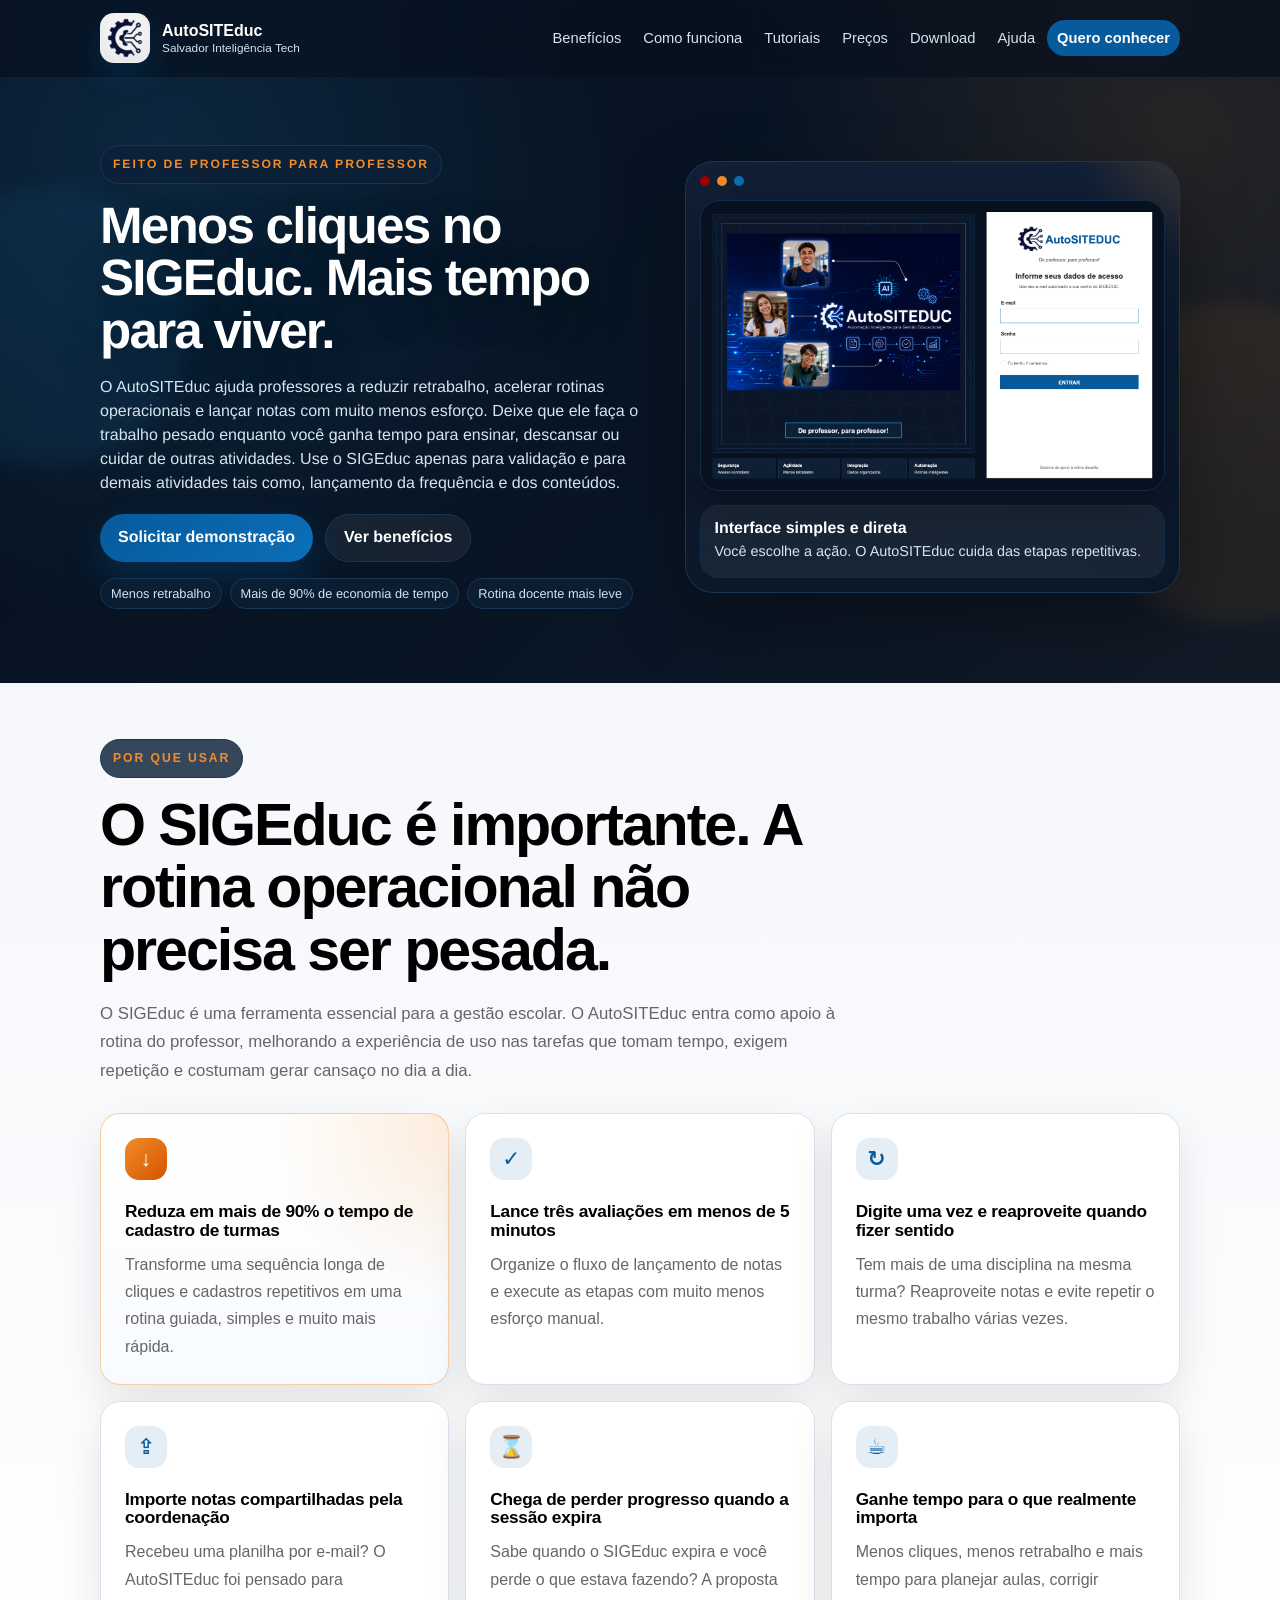
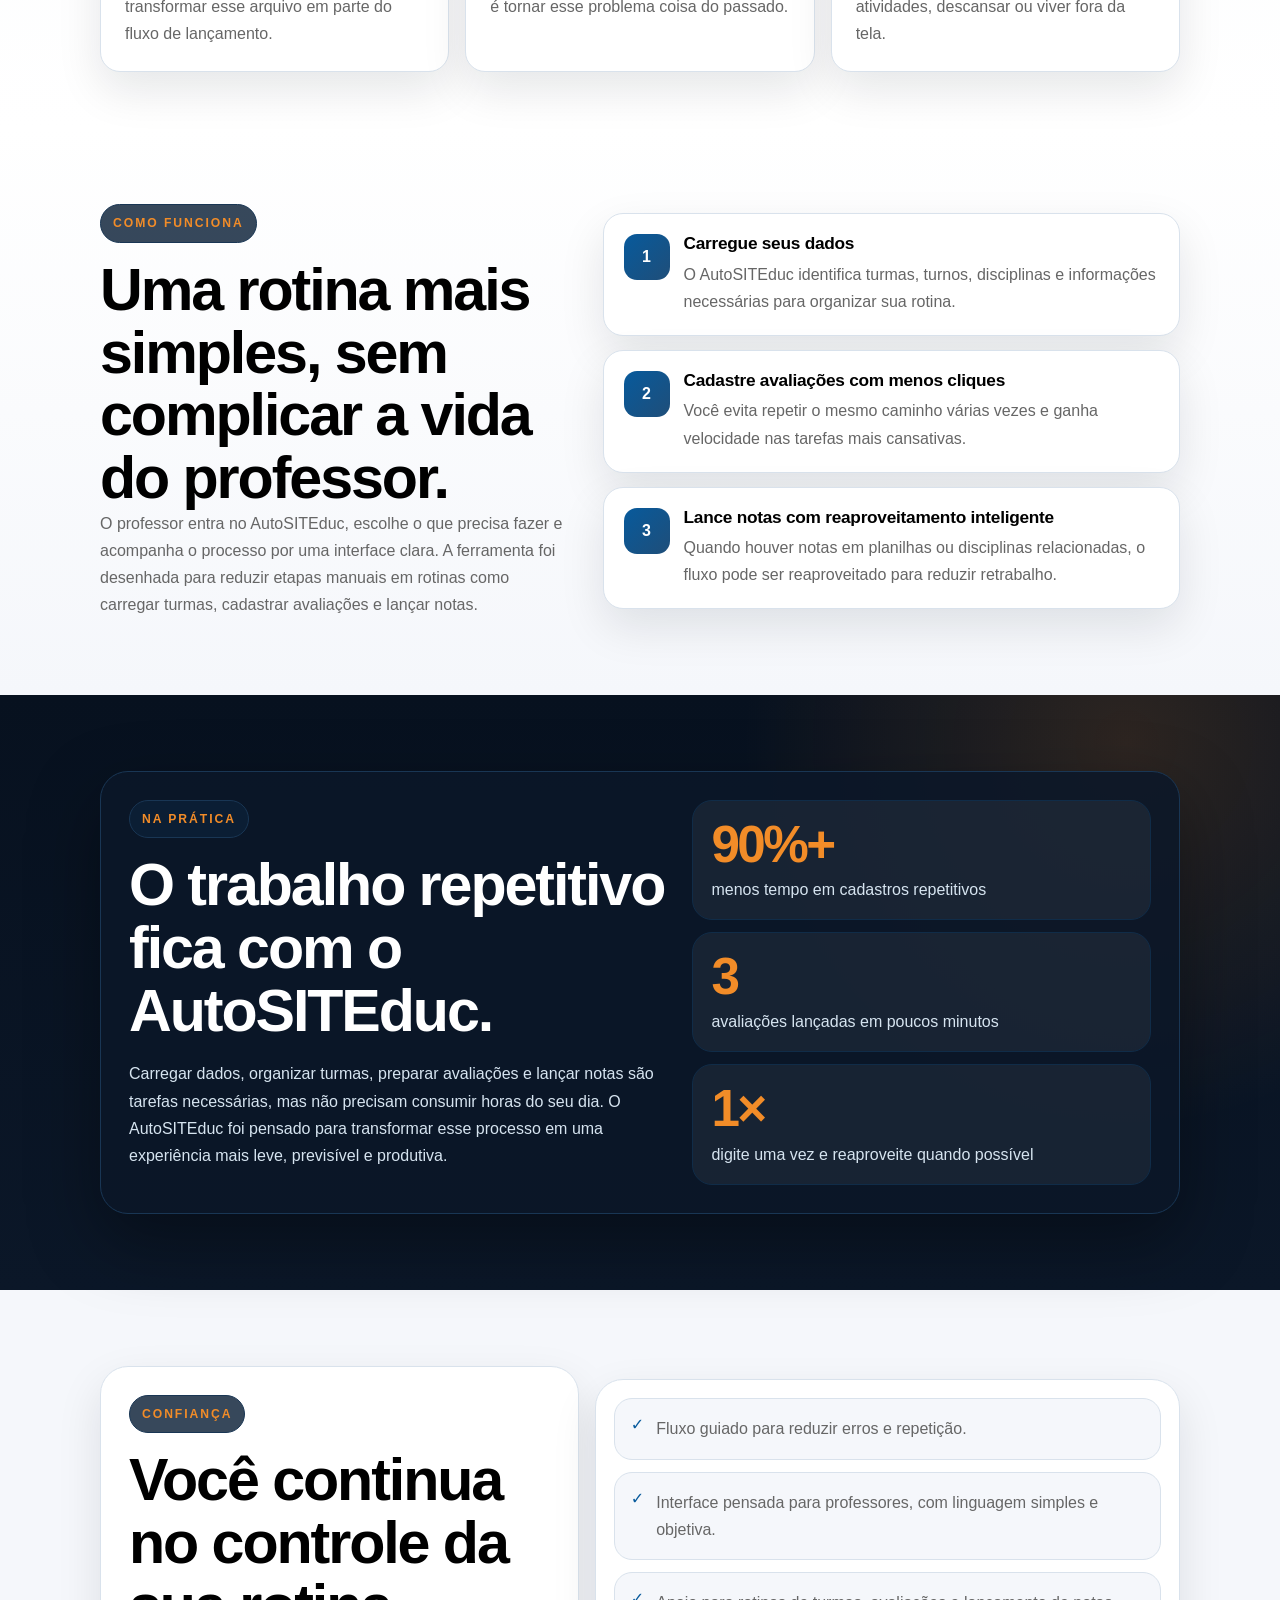
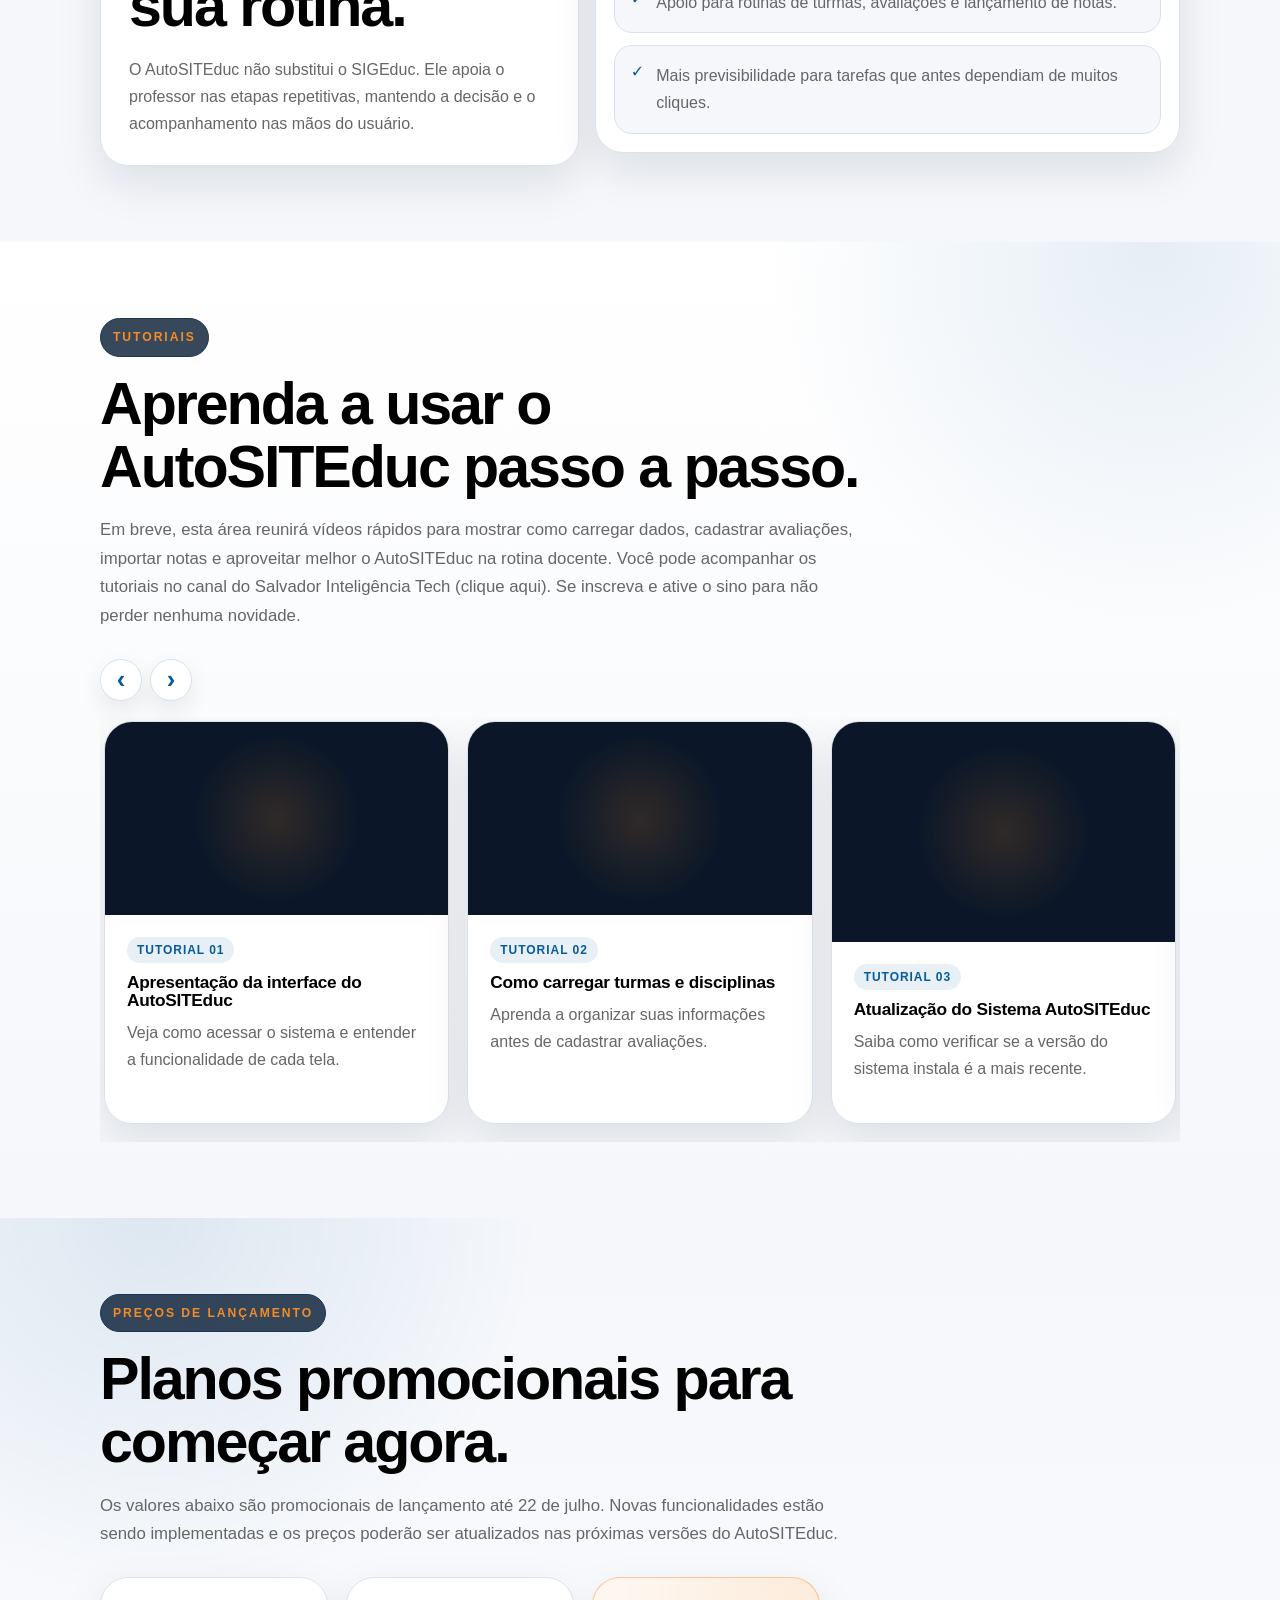
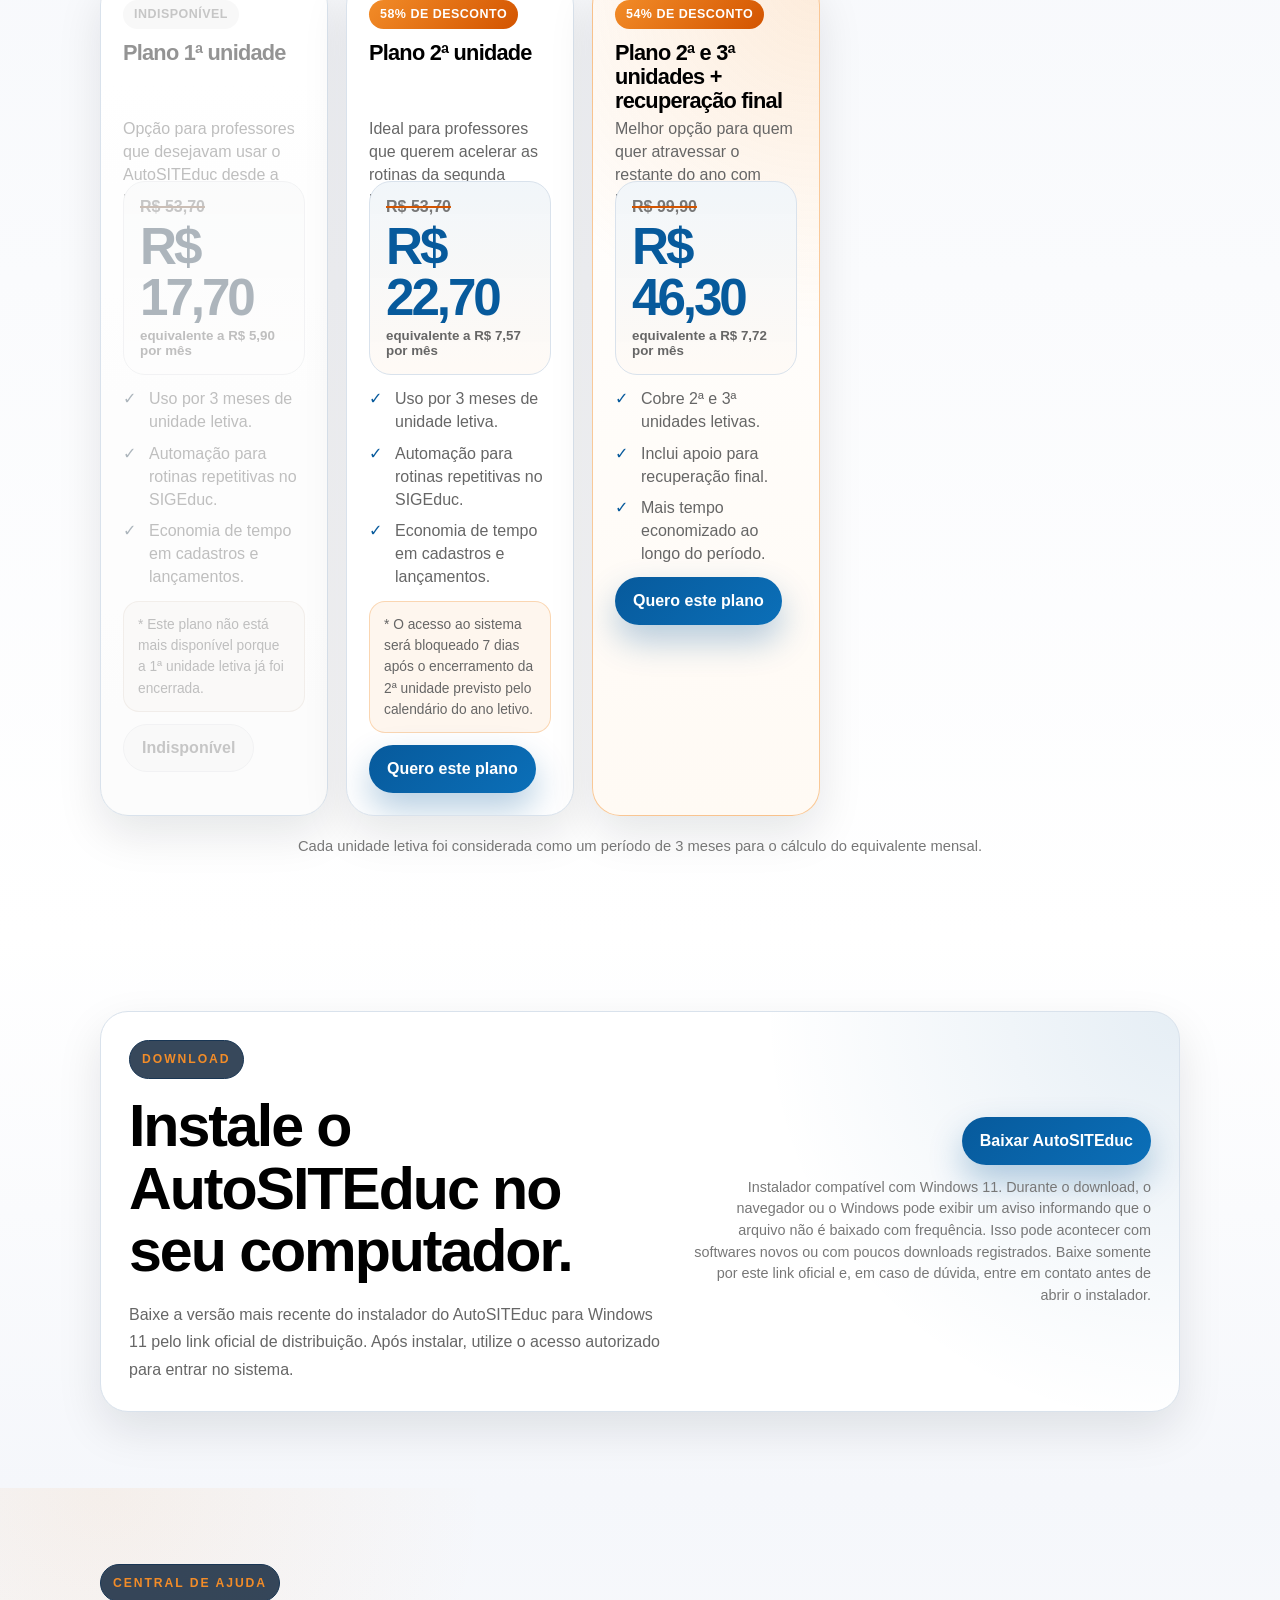
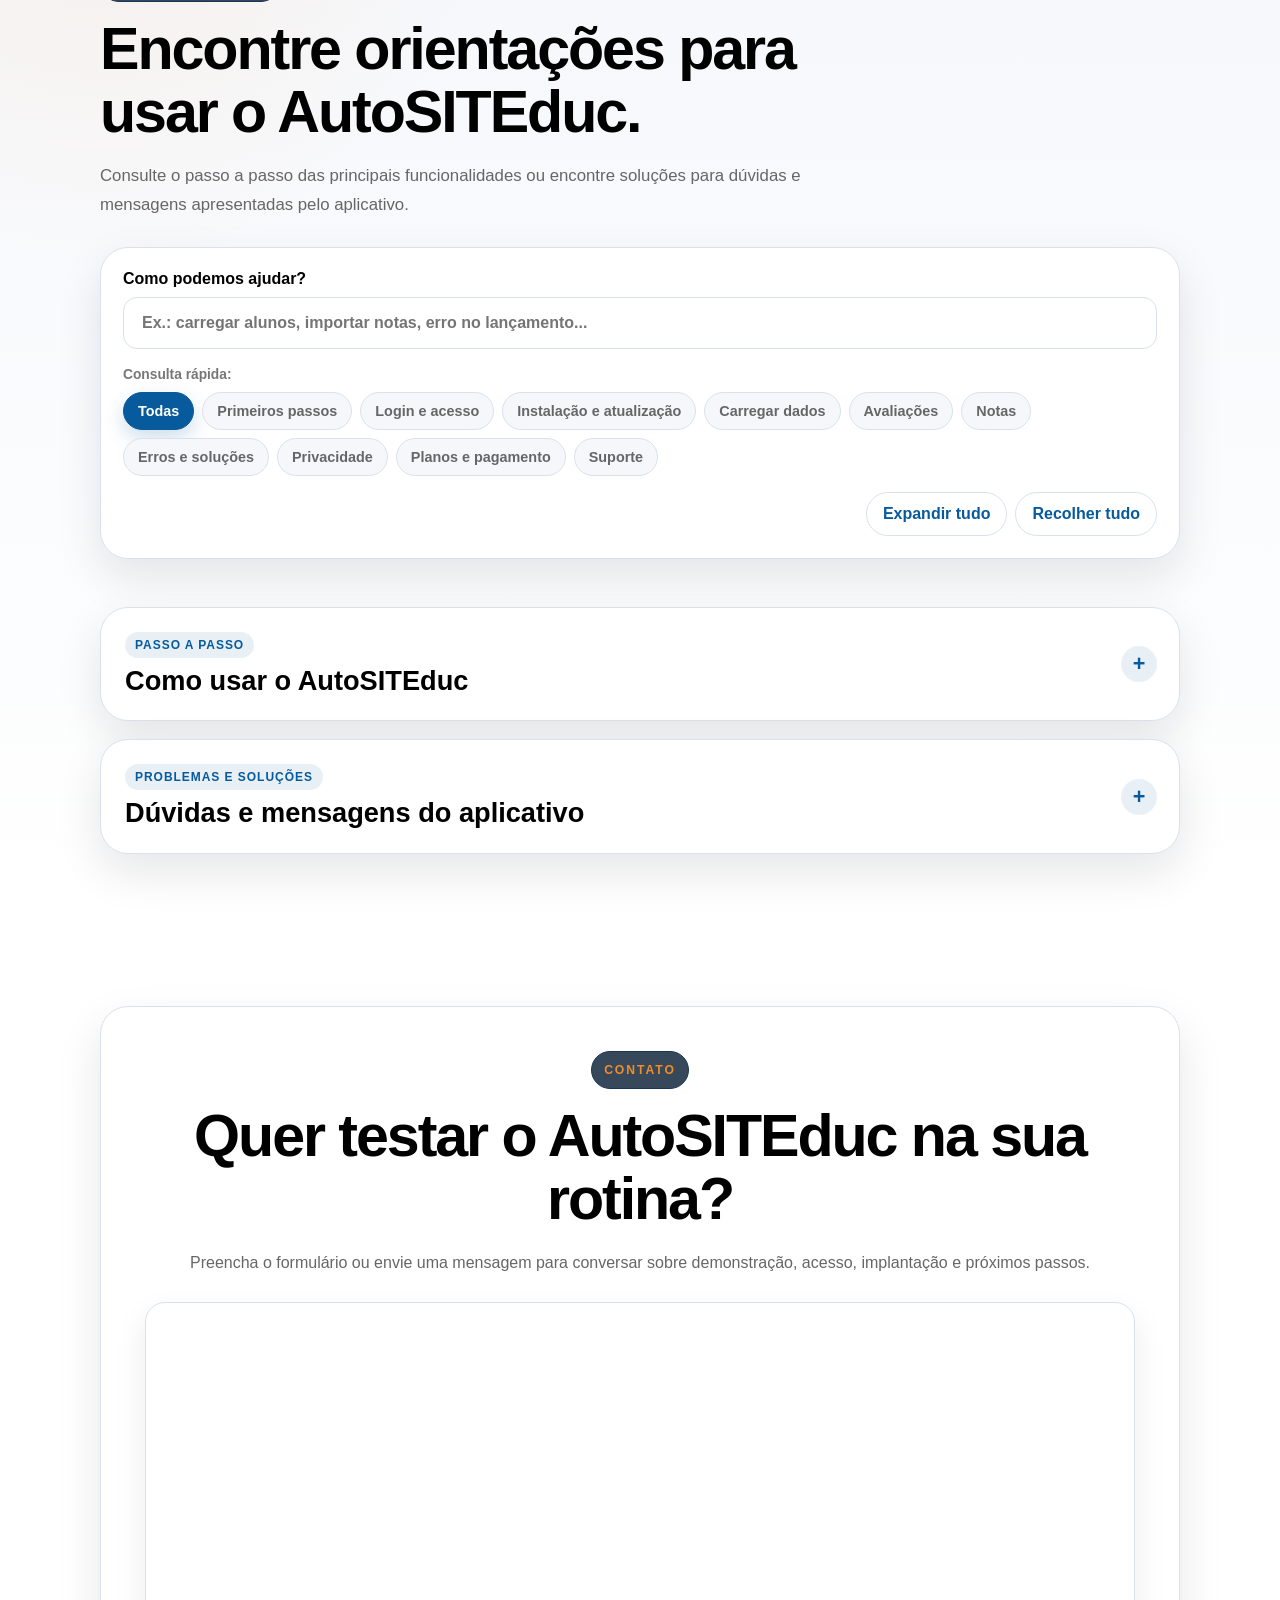
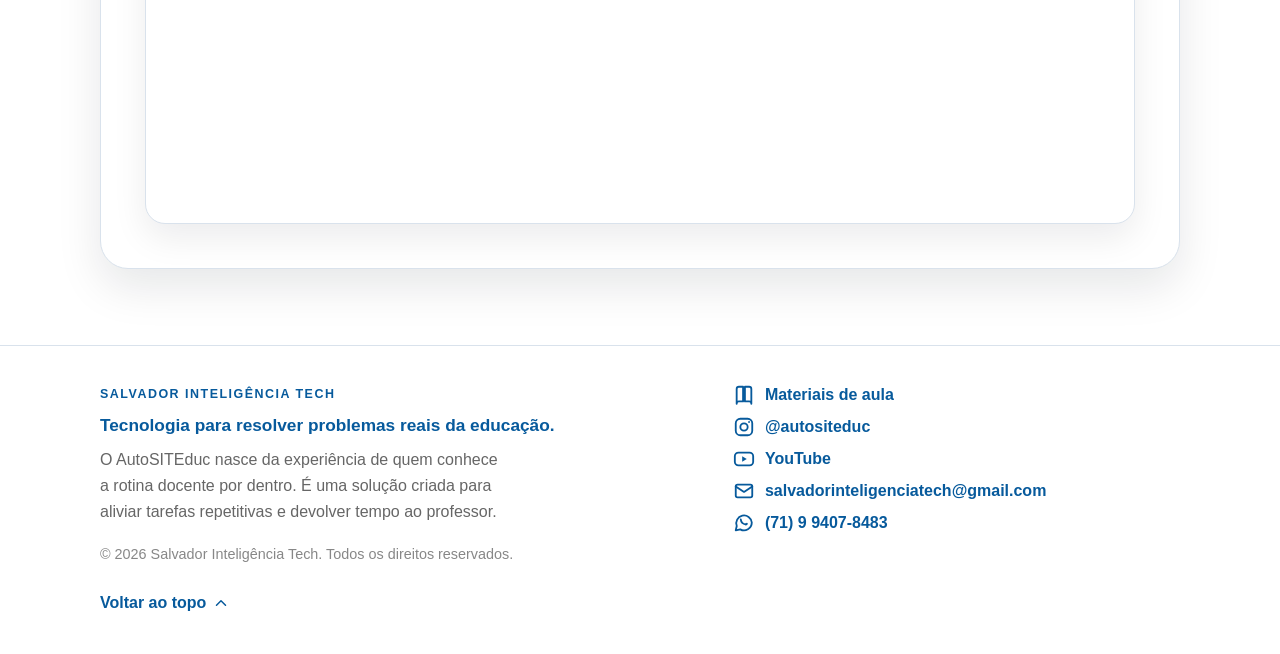
==== commit 83fe15c5: "Ajusta hero para telas desktop" ====
--- a/index.html
+++ b/index.html
@@ -13,7 +13,7 @@
     content="Menos cliques, menos retrabalho e mais tempo para o professor. Uma solução feita de professor para professor." />
   <meta property="og:type" content="website" />
   <link rel="icon" href="assets/favicon.svg" type="image/svg+xml" />
-  <link rel="stylesheet" href="assets/styles.css?v=20260730-faq-fix" />
+  <link rel="stylesheet" href="assets/styles.css?v=20260730-hero-layout-fix" />
 </head>
 
 <body>
--- a/assets/styles.css
+++ b/assets/styles.css
@@ -2831,3 +2831,164 @@
   visibility: visible;
   transform: none;
 }
+
+/* Corrige o hero em notebooks e desktops com largura útil reduzida */
+@media (min-width: 981px) and (max-width: 1366px) {
+  .hero-grid {
+    grid-template-columns: minmax(0, 1.05fr) minmax(380px, 0.95fr);
+    align-items: center;
+    gap: 38px;
+  }
+
+  .hero-copy {
+    max-width: none;
+  }
+
+  .hero h1 {
+    font-size: clamp(2.8rem, 4.4vw, 4.15rem);
+  }
+
+  .hero-copy > p,
+  .hero-lead {
+    max-width: 620px;
+  }
+
+  .hero-actions {
+    flex-wrap: wrap;
+  }
+
+  .app-preview,
+  .hero-visual {
+    width: 100%;
+    max-width: 560px;
+    margin-inline: auto;
+  }
+
+  .app-preview {
+    max-height: none;
+  }
+}
+
+/* Mantém o empilhamento apenas em tablets e telas realmente estreitas */
+@media (min-width: 761px) and (max-width: 980px) {
+  .hero-grid {
+    grid-template-columns: 1fr;
+  }
+
+  .hero-copy {
+    max-width: 760px;
+  }
+
+  .app-preview,
+  .hero-visual {
+    width: min(100%, 720px);
+    margin-inline: auto;
+  }
+}
+
+/* Correção definitiva do hero em notebooks e desktops */
+.hero {
+  background:
+    radial-gradient(
+      circle at 12% 12%,
+      rgba(31, 134, 199, 0.18),
+      transparent 30rem
+    ),
+    radial-gradient(
+      circle at 92% 8%,
+      rgba(242, 140, 40, 0.12),
+      transparent 26rem
+    ),
+    linear-gradient(135deg, #07111f 0%, #081525 58%, #121a25 100%);
+}
+
+/* Mantém todo o conteúdo principal dentro da área escura */
+@media (min-width: 981px) {
+  .hero {
+    padding-top: 78px;
+    padding-bottom: 84px;
+  }
+
+  .hero-grid {
+    grid-template-columns: minmax(0, 1fr) minmax(420px, 0.92fr);
+    align-items: center;
+    gap: clamp(38px, 4vw, 64px);
+  }
+
+  .hero-copy {
+    max-width: 650px;
+  }
+
+  .hero h1 {
+    font-size: clamp(3.15rem, 4vw, 4.35rem);
+    line-height: 1.03;
+  }
+
+  .hero-lead {
+    max-width: 640px;
+    margin-top: 18px;
+    font-size: clamp(1rem, 1.15vw, 1.12rem);
+    line-height: 1.55;
+  }
+
+  .hero-actions {
+    margin-top: 22px;
+  }
+
+  .trust-row {
+    margin-top: 18px;
+  }
+
+  .app-preview {
+    width: 100%;
+    max-width: 560px;
+    margin-inline: auto;
+  }
+}
+
+/* Notebook de 13" ou desktop com janela reduzida */
+@media (min-width: 981px) and (max-width: 1366px) {
+  .hero {
+    padding-top: 68px;
+    padding-bottom: 74px;
+  }
+
+  .hero-grid {
+    grid-template-columns: minmax(0, 1fr) minmax(380px, 0.9fr);
+    gap: 34px;
+  }
+
+  .hero h1 {
+    font-size: clamp(2.8rem, 4vw, 3.65rem);
+  }
+
+  .hero-lead {
+    font-size: 1rem;
+    line-height: 1.5;
+  }
+
+  .hero-actions {
+    margin-top: 18px;
+  }
+
+  .trust-row {
+    margin-top: 16px;
+    gap: 8px;
+  }
+
+  .trust-row span {
+    padding: 7px 10px;
+    font-size: 0.8rem;
+  }
+}
+
+/* Desktop médio, incluindo a largura mostrada na captura */
+@media (min-width: 1367px) and (max-width: 1680px) {
+  .hero h1 {
+    font-size: clamp(3.25rem, 3.8vw, 4.15rem);
+  }
+
+  .hero-grid {
+    grid-template-columns: minmax(0, 1fr) minmax(450px, 0.92fr);
+  }
+}
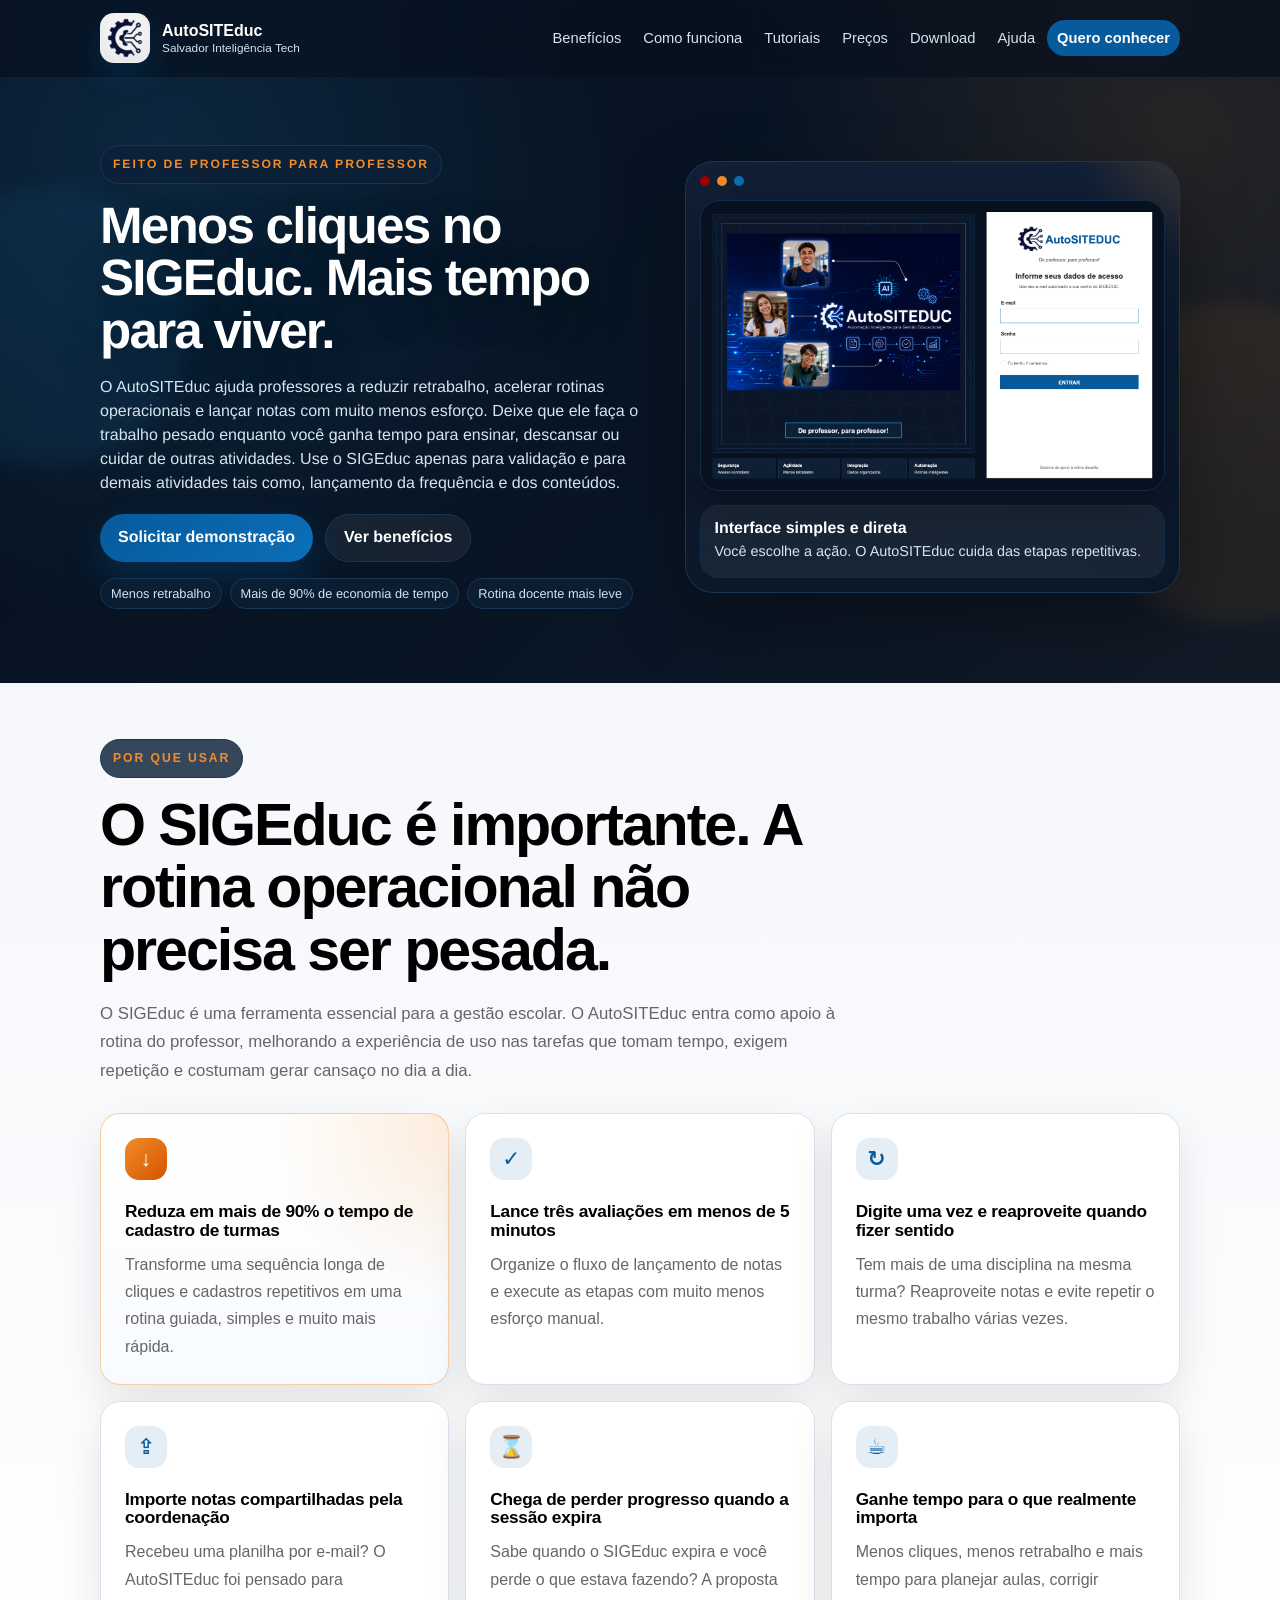
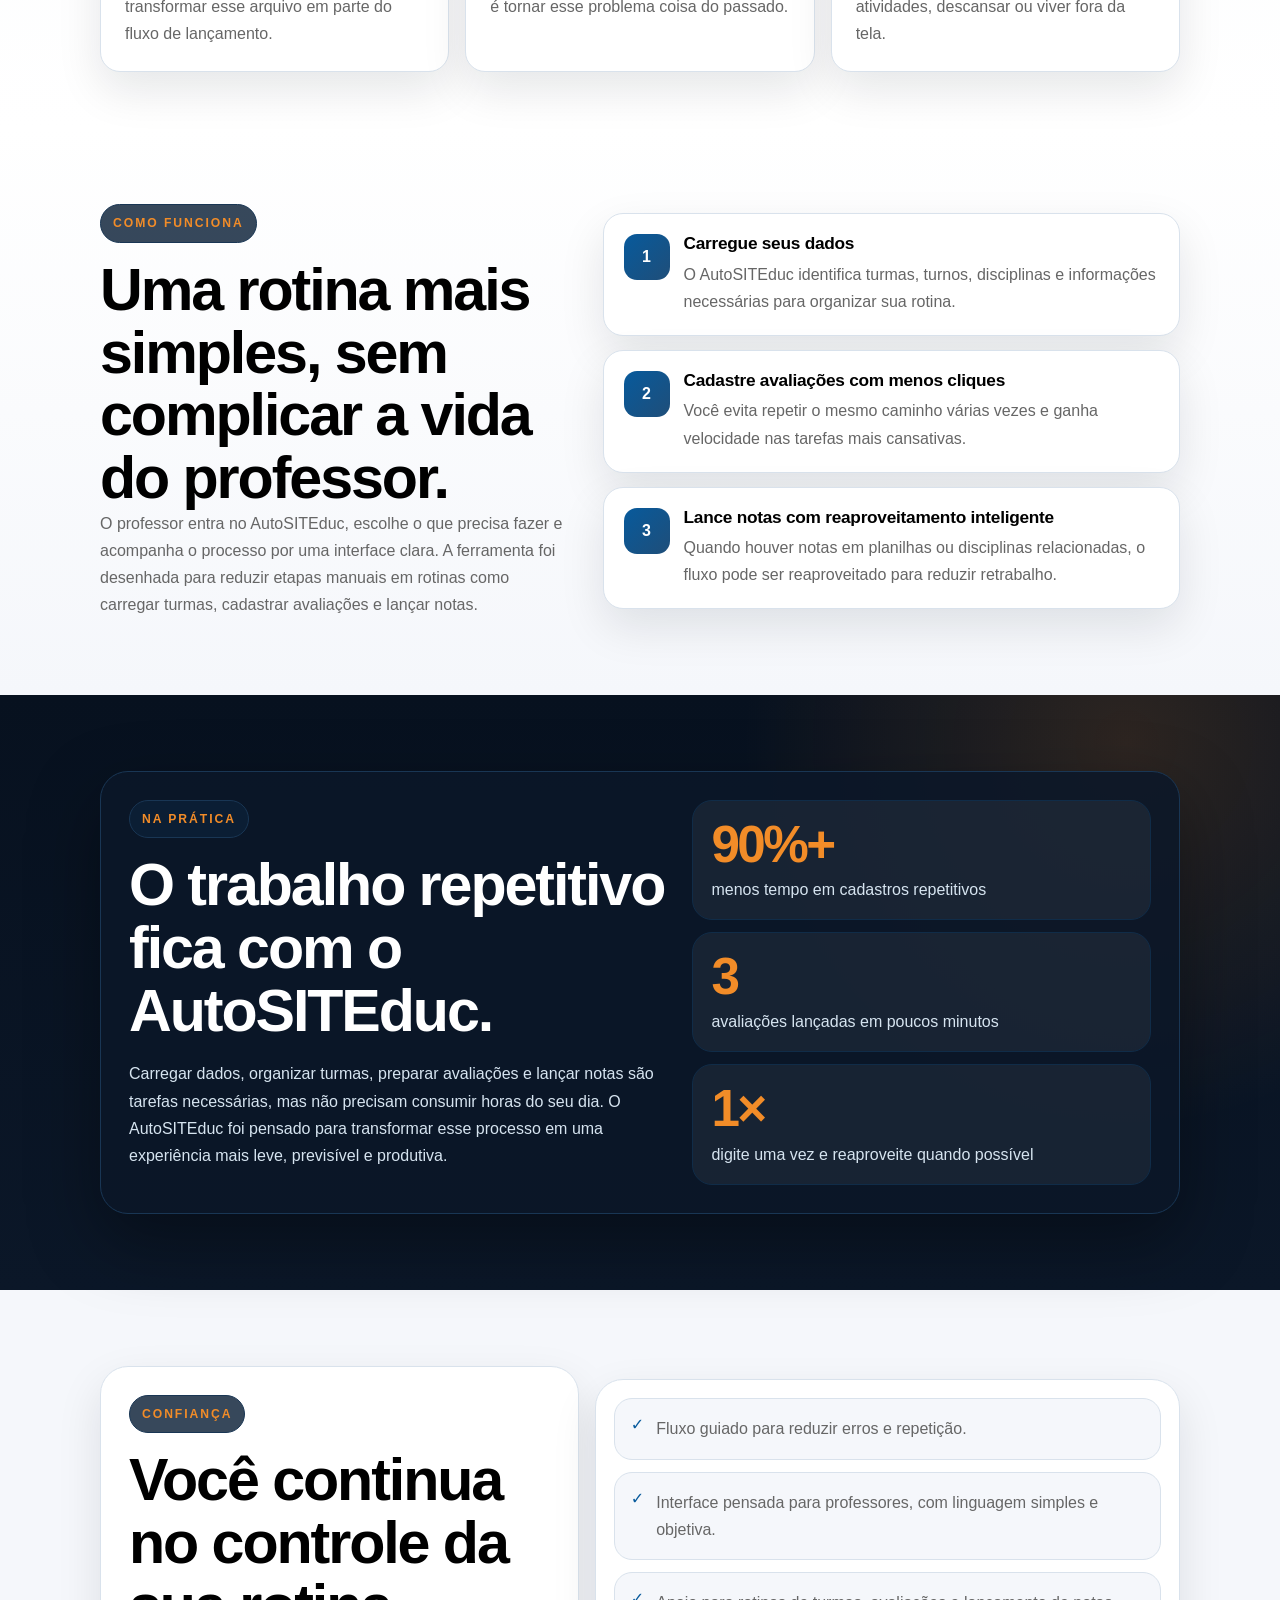
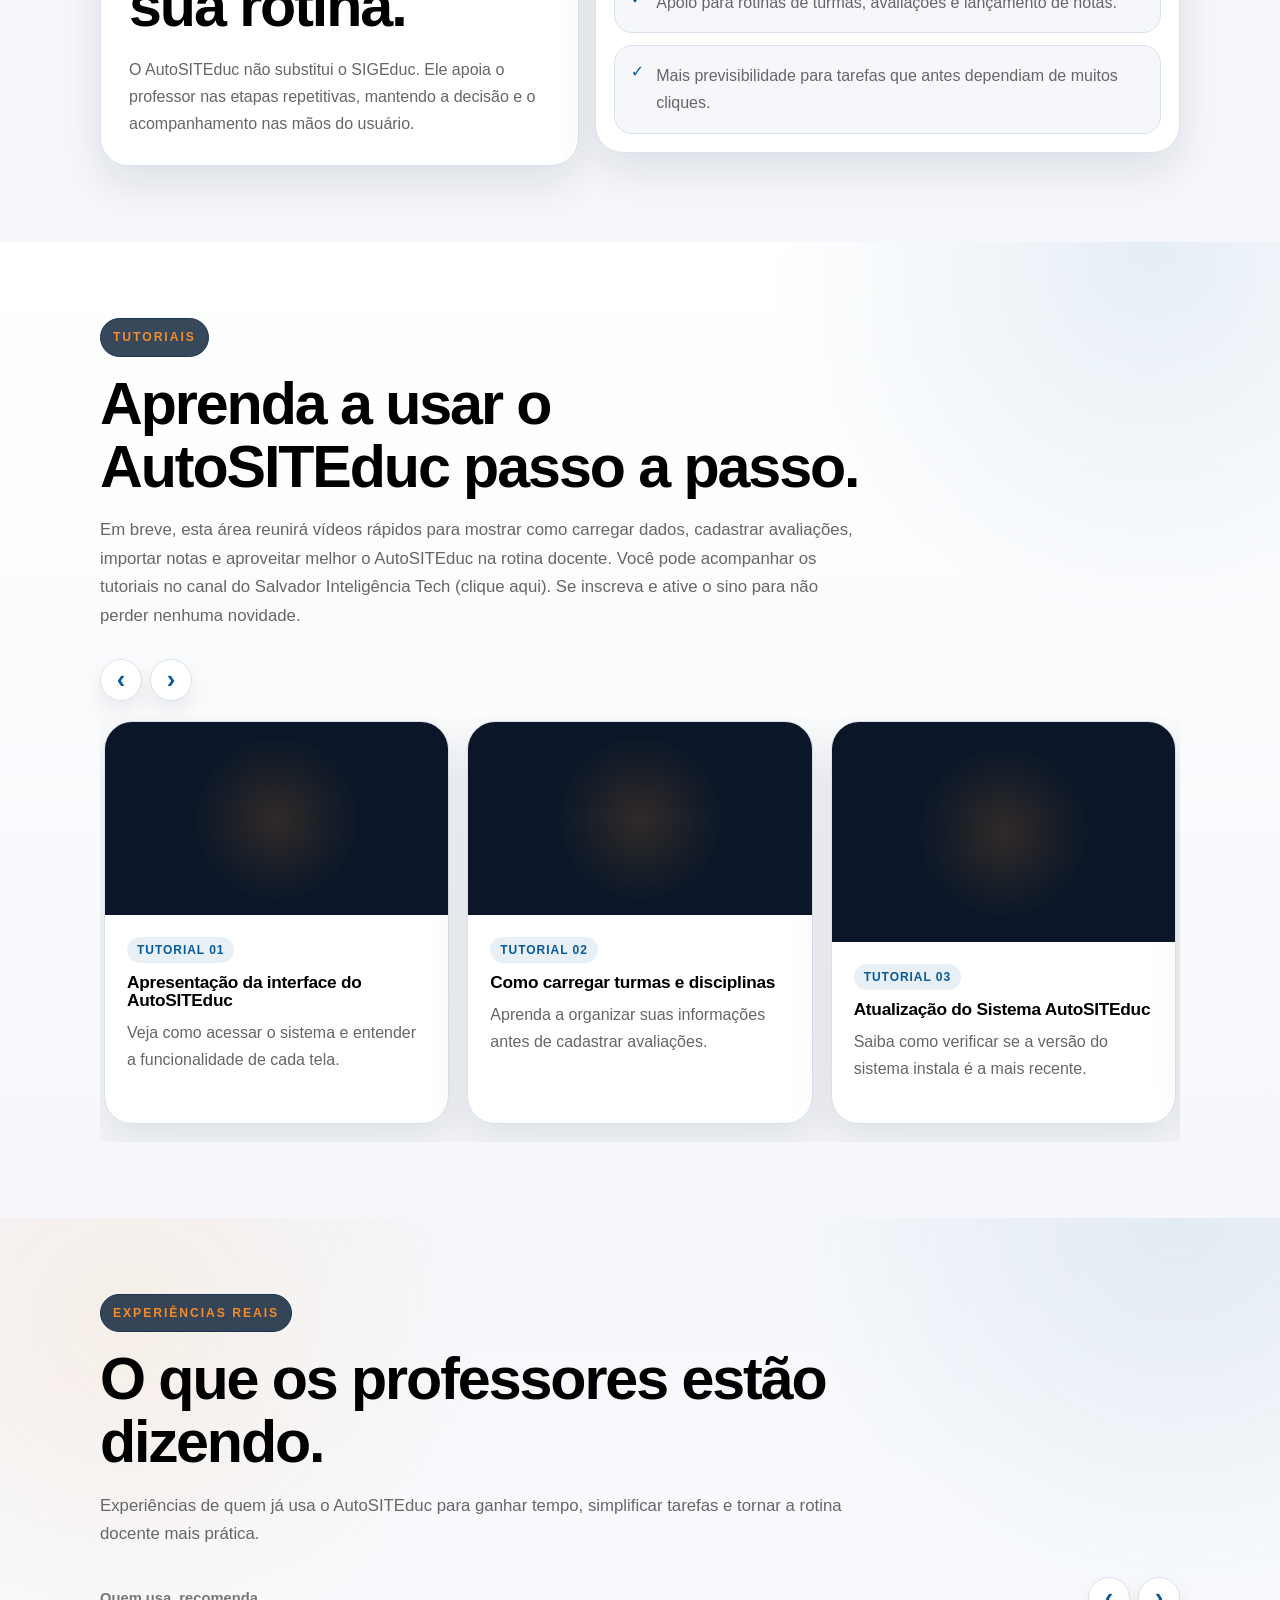
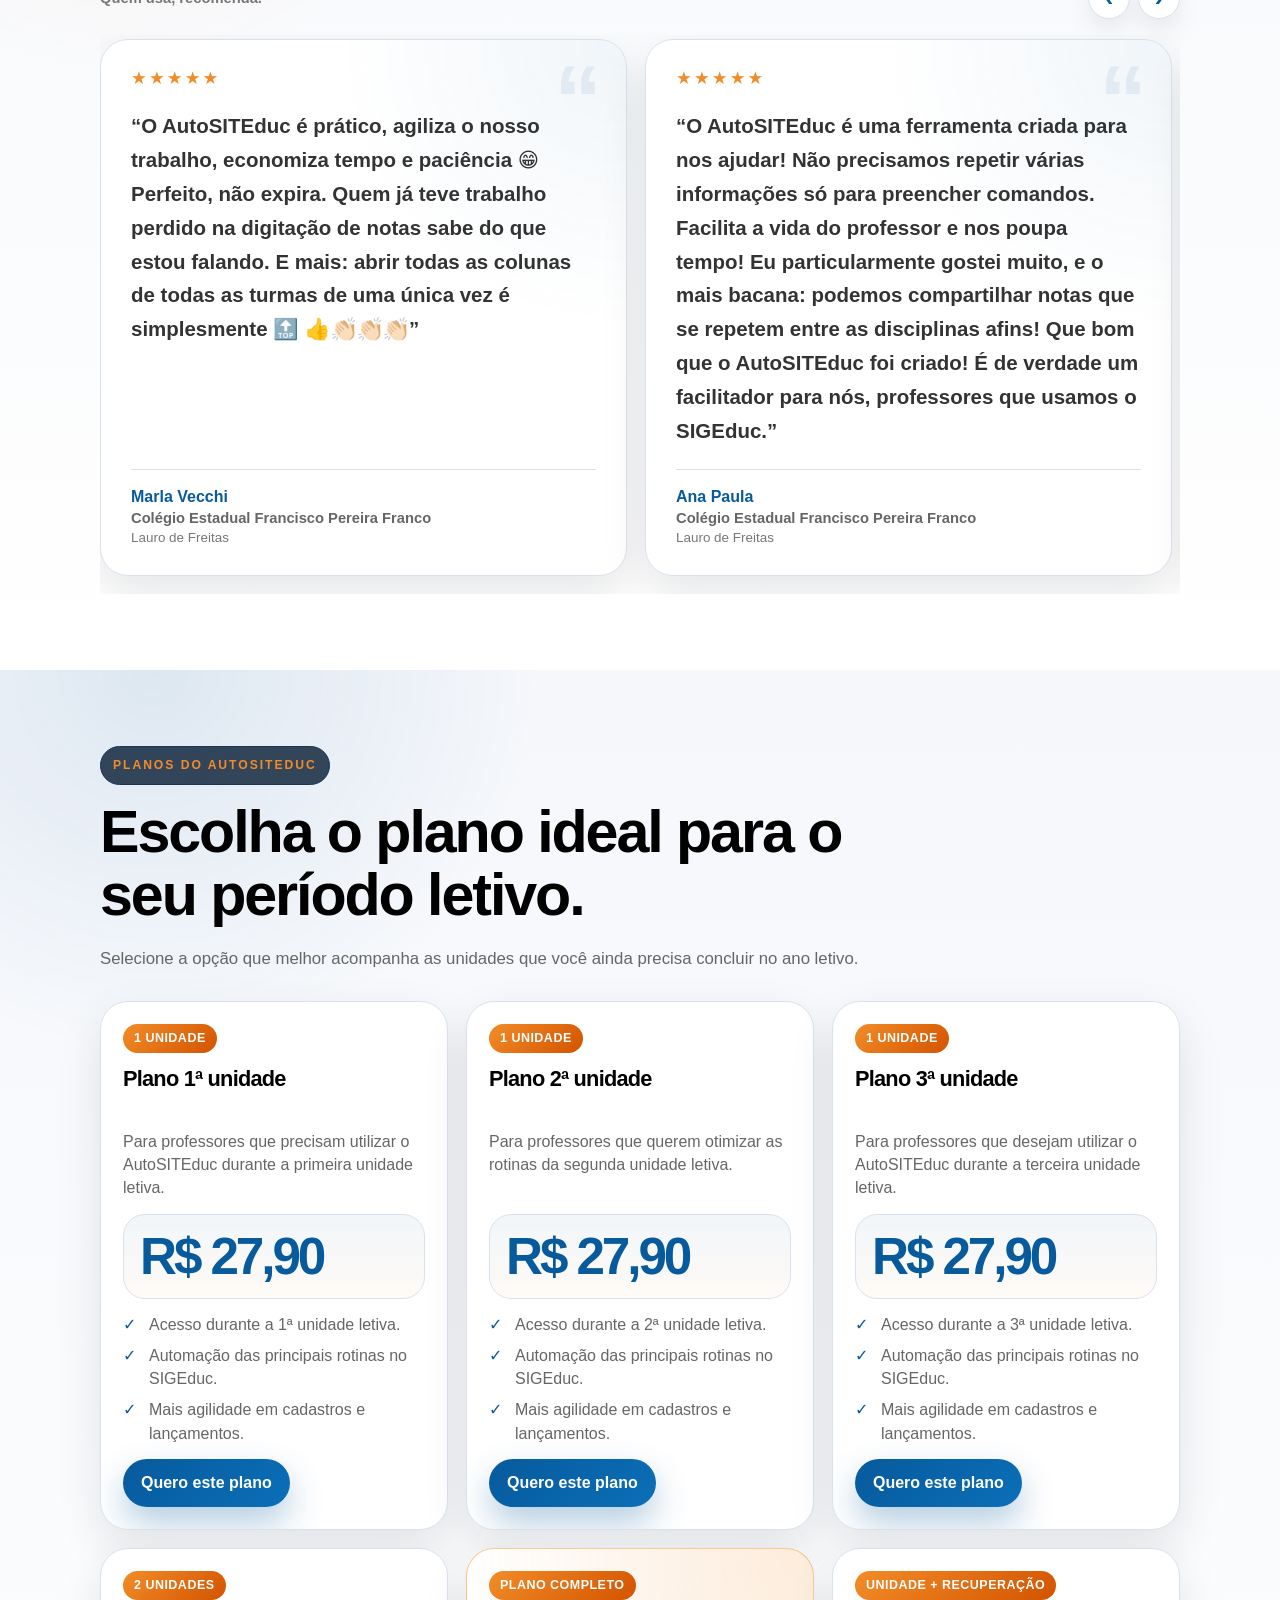
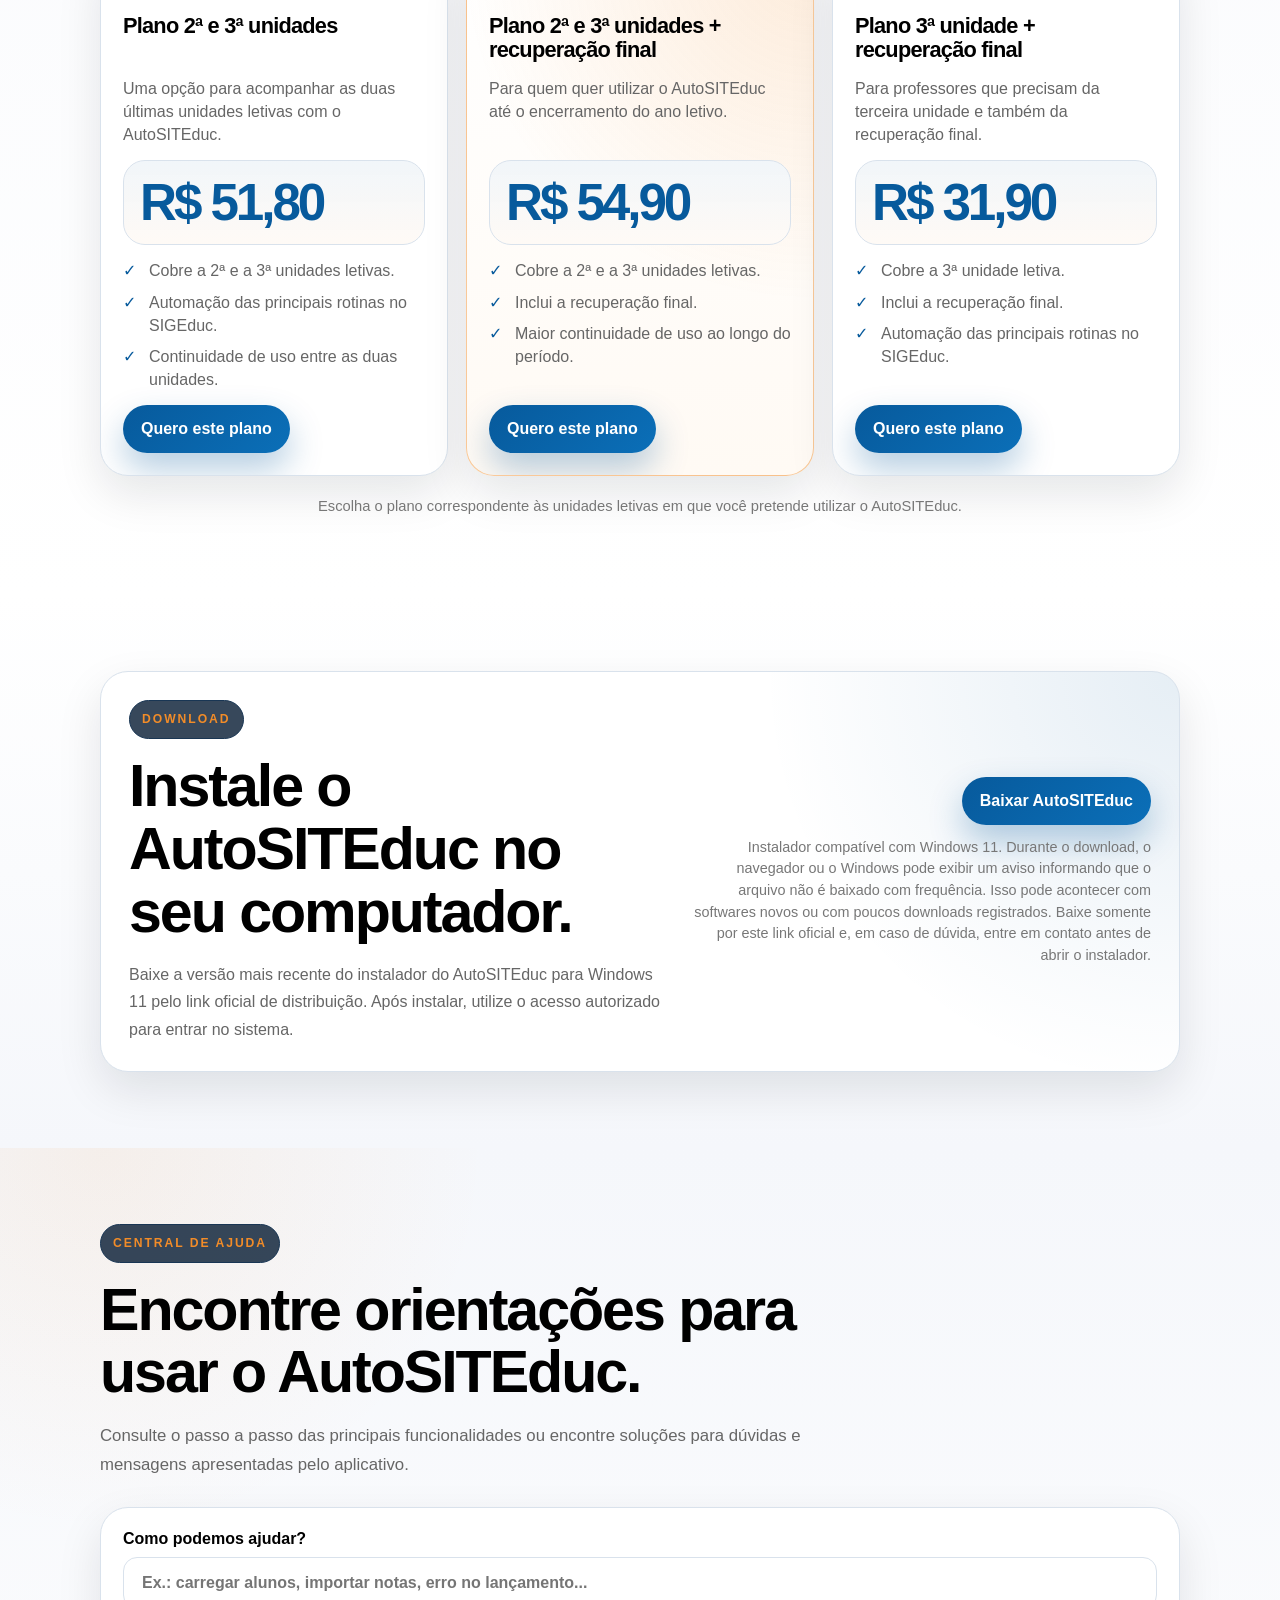
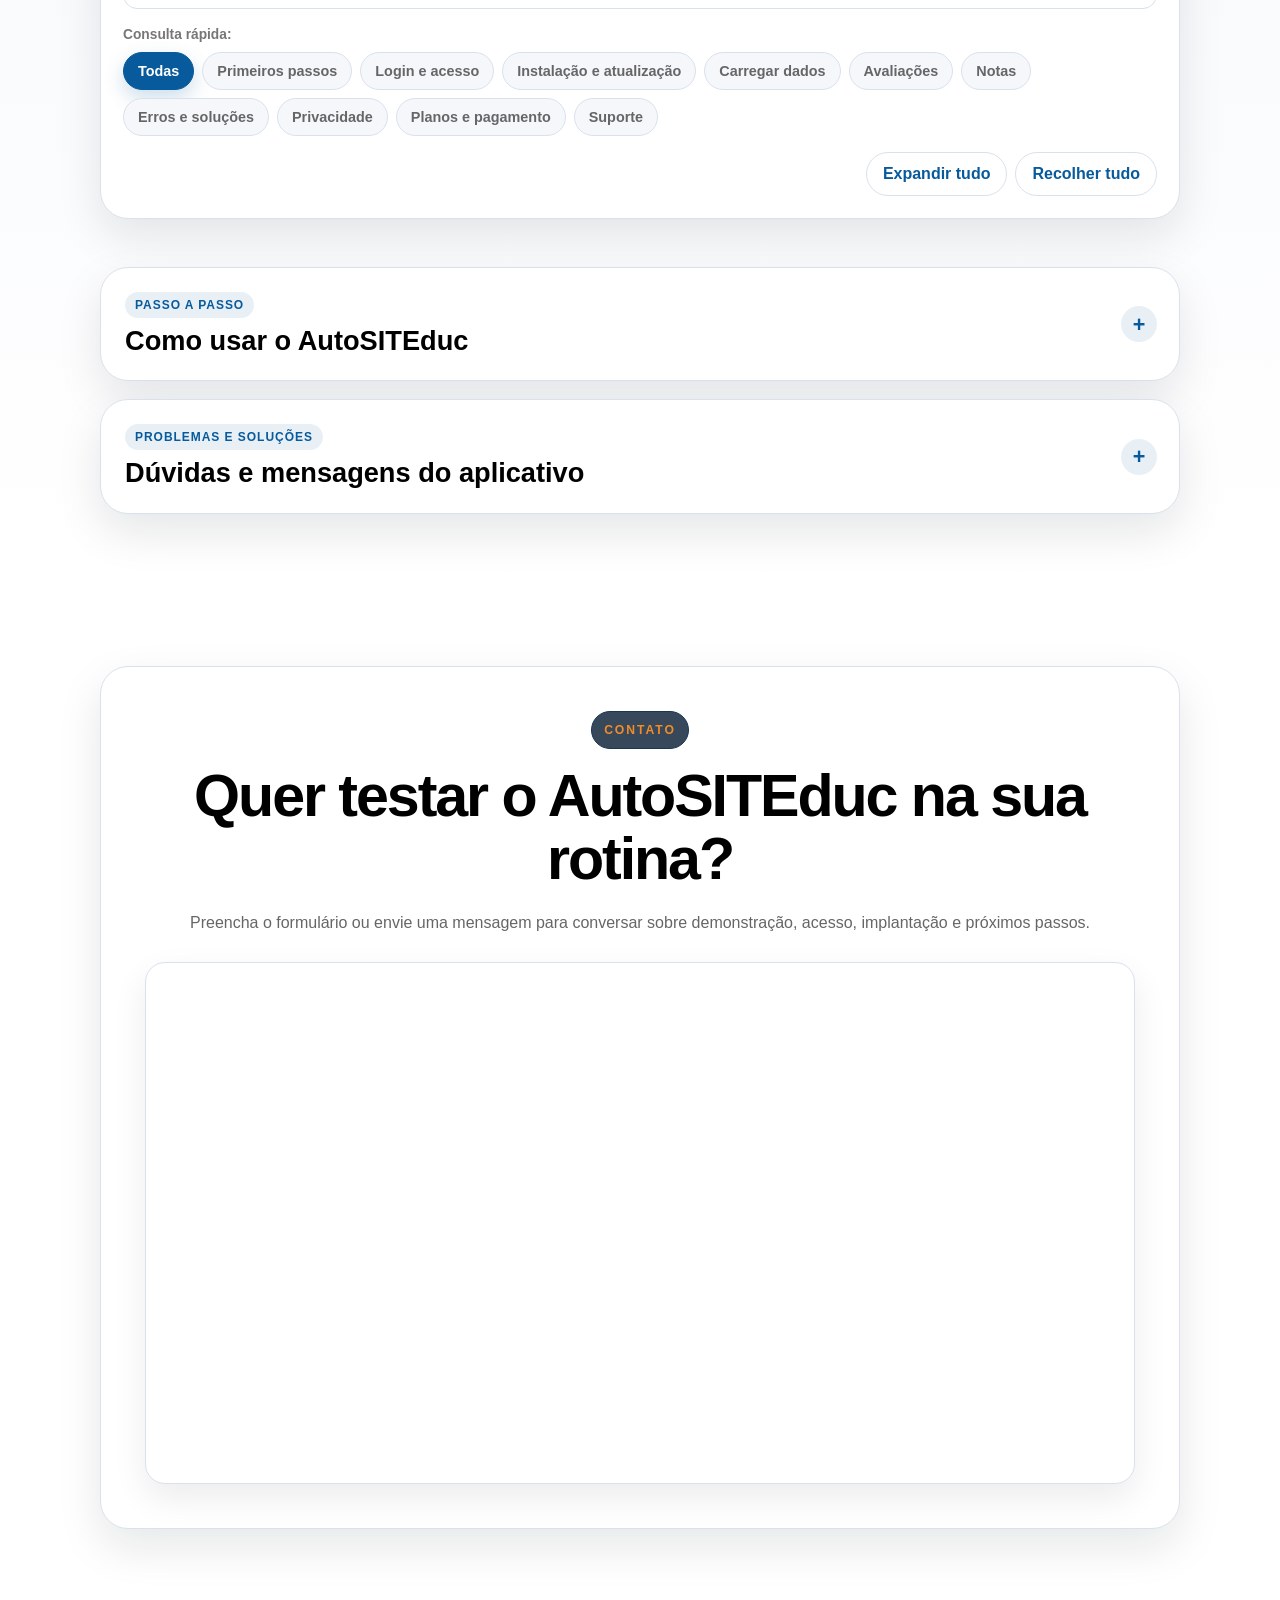
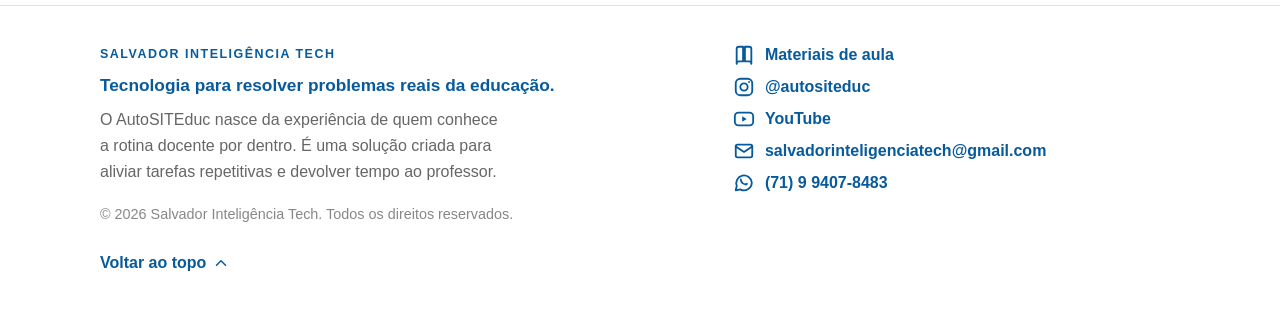
==== commit 5a6ebc19: "Atualiza planos e adiciona depoimentos" ====
--- a/index.html
+++ b/index.html
@@ -330,15 +330,102 @@
       </div>
     </section>
 
+    <section class="section testimonials-section" id="depoimentos">
+      <div class="container">
+        <div class="section-heading reveal">
+          <p class="eyebrow">Experiências reais</p>
+          <h2>O que os professores estão dizendo.</h2>
+          <p>
+            Experiências de quem já usa o AutoSITEduc para ganhar tempo, simplificar tarefas e tornar a rotina docente mais prática.
+          </p>
+        </div>
+
+        <div class="testimonials-carousel reveal" aria-label="Carrossel de depoimentos de professores">
+          <div class="testimonials-carousel-head">
+            <span>Quem usa, recomenda.</span>
+
+            <div class="testimonials-controls" aria-label="Controles do carrossel de depoimentos">
+              <button type="button" class="testimonials-control" data-testimonial-prev aria-label="Depoimento anterior">‹</button>
+              <button type="button" class="testimonials-control" data-testimonial-next aria-label="Próximo depoimento">›</button>
+            </div>
+          </div>
+
+          <div class="testimonials-track" data-testimonial-track>
+            <article class="testimonial-card">
+              <div class="testimonial-stars" aria-label="Avaliação de 5 estrelas">
+                <span aria-hidden="true">★★★★★</span>
+              </div>
+
+              <blockquote>
+                “O AutoSITEduc é prático, agiliza o nosso trabalho, economiza tempo e paciência 😁 Perfeito, não expira. Quem já teve trabalho perdido na digitação de notas sabe do que estou falando. E mais: abrir todas as colunas de todas as turmas de uma única vez é simplesmente 🔝 👍👏🏻👏🏻👏🏻”
+              </blockquote>
+
+              <div class="testimonial-author">
+                <strong>Marla Vecchi</strong>
+                <span>Colégio Estadual Francisco Pereira Franco</span>
+                <small>Lauro de Freitas</small>
+              </div>
+            </article>
+
+            <article class="testimonial-card">
+              <div class="testimonial-stars" aria-label="Avaliação de 5 estrelas">
+                <span aria-hidden="true">★★★★★</span>
+              </div>
+
+              <blockquote>
+                “O AutoSITEduc é uma ferramenta criada para nos ajudar! Não precisamos repetir várias informações só para preencher comandos. Facilita a vida do professor e nos poupa tempo! Eu particularmente gostei muito, e o mais bacana: podemos compartilhar notas que se repetem entre as disciplinas afins! Que bom que o AutoSITEduc foi criado! É de verdade um facilitador para nós, professores que usamos o SIGEduc.”
+              </blockquote>
+
+              <div class="testimonial-author">
+                <strong>Ana Paula</strong>
+                <span>Colégio Estadual Francisco Pereira Franco</span>
+                <small>Lauro de Freitas</small>
+              </div>
+            </article>
+
+            <article class="testimonial-card">
+              <div class="testimonial-stars" aria-label="Avaliação de 5 estrelas">
+                <span aria-hidden="true">★★★★★</span>
+              </div>
+
+              <blockquote>
+                “Economia de tempo, praticidade, agilidade, satisfação em trabalhar com esse programa.”
+              </blockquote>
+
+              <div class="testimonial-author">
+                <strong>Gizele Itaparica</strong>
+                <span>Colégio Estadual Francisco Pereira Franco</span>
+                <small>Lauro de Freitas</small>
+              </div>
+            </article>
+
+            <article class="testimonial-card">
+              <div class="testimonial-stars" aria-label="Avaliação de 5 estrelas">
+                <span aria-hidden="true">★★★★★</span>
+              </div>
+
+              <blockquote>
+                “Quem me conhece sabe que gosto de praticidade e o sistema é justamente assim: prático. Está mais do que aprovado.”
+              </blockquote>
+
+              <div class="testimonial-author">
+                <strong>Anaíse Paim</strong>
+                <span>Colégio Estadual Francisco Pereira Franco</span>
+                <small>Lauro de Freitas</small>
+              </div>
+            </article>
+          </div>
+        </div>
+      </div>
+    </section>
+
     <section class="section pricing-section" id="precos">
       <div class="container">
         <div class="section-heading reveal">
-          <p class="eyebrow">Preços de lançamento</p>
-          <h2>Planos promocionais para começar agora.</h2>
+          <p class="eyebrow">Planos do AutoSITEduc</p>
+          <h2>Escolha o plano ideal para o seu período letivo.</h2>
           <p>
-            Os valores abaixo são promocionais de lançamento até 22 de julho. Novas funcionalidades estão sendo
-            implementadas e os preços
-            poderão ser atualizados nas próximas versões do AutoSITEduc.
+            Selecione a opção que melhor acompanha as unidades que você ainda precisa concluir no ano letivo.
           </p>
         </div>
 
@@ -389,81 +476,121 @@
         </div>
 
         <div class="pricing-grid" data-pricing-grid>
-          <article class="pricing-card pricing-card-unavailable reveal">
-            <div class="pricing-badge pricing-badge-unavailable">Indisponível</div>
+          <article class="pricing-card reveal" data-pricing-card data-price-change="2026-07-23T00:00:00-03:00">
+            <div class="pricing-badge">1 unidade</div>
             <h3>Plano 1ª unidade</h3>
             <p class="pricing-description">
-              Opção para professores que desejavam usar o AutoSITEduc desde a primeira unidade letiva.
+              Para professores que precisam utilizar o AutoSITEduc durante a primeira unidade letiva.
             </p>
 
             <div class="price-block">
-              <span class="old-price">R$ 53,70</span>
-              <strong>R$ 17,70</strong>
-              <small>equivalente a R$ 5,90 por mês</small>
+              <strong>R$ 27,90</strong>
             </div>
 
             <ul class="pricing-list">
-              <li>Uso por 3 meses de unidade letiva.</li>
-              <li>Automação para rotinas repetitivas no SIGEduc.</li>
-              <li>Economia de tempo em cadastros e lançamentos.</li>
+              <li>Acesso durante a 1ª unidade letiva.</li>
+              <li>Automação das principais rotinas no SIGEduc.</li>
+              <li>Mais agilidade em cadastros e lançamentos.</li>
             </ul>
 
-            <p class="pricing-card-note">
-              * Este plano não está mais disponível porque a 1ª unidade letiva já foi encerrada.
-            </p>
-
-            <span class="button button-disabled" aria-disabled="true">Indisponível</span>
+            <a class="button button-primary" href="#contato">Quero este plano</a>
           </article>
 
           <article class="pricing-card reveal" data-pricing-card data-price-change="2026-07-23T00:00:00-03:00">
-            <div class="pricing-badge" data-price-badge data-price-before="67% de desconto"
-              data-price-after="58% de desconto">67% de desconto</div>
+            <div class="pricing-badge">1 unidade</div>
             <h3>Plano 2ª unidade</h3>
             <p class="pricing-description">
-              Ideal para professores que querem acelerar as rotinas da segunda unidade letiva.
+              Para professores que querem otimizar as rotinas da segunda unidade letiva.
             </p>
 
             <div class="price-block">
-              <span class="old-price">R$ 53,70</span>
-              <strong data-current-price data-price-before="R$ 17,70" data-price-after="R$ 22,70">R$ 17,70</strong>
-              <small data-monthly-price data-price-before="equivalente a R$ 5,90 por mês"
-                data-price-after="equivalente a R$ 7,57 por mês">equivalente a R$ 5,90 por mês</small>
+              <strong>R$ 27,90</strong>
             </div>
 
             <ul class="pricing-list">
-              <li>Uso por 3 meses de unidade letiva.</li>
-              <li>Automação para rotinas repetitivas no SIGEduc.</li>
-              <li>Economia de tempo em cadastros e lançamentos.</li>
+              <li>Acesso durante a 2ª unidade letiva.</li>
+              <li>Automação das principais rotinas no SIGEduc.</li>
+              <li>Mais agilidade em cadastros e lançamentos.</li>
             </ul>
-
-            <p class="pricing-card-note">
-              * O acesso ao sistema será bloqueado 7 dias após o encerramento da 2ª unidade previsto pelo calendário do
-              ano letivo.
-            </p>
 
             <a class="button button-primary" href="#contato">Quero este plano</a>
           </article>
 
-          <article class="pricing-card pricing-card-featured reveal" data-pricing-card
-            data-price-change="2026-07-23T00:00:00-03:00">
-            <div class="pricing-badge" data-price-badge data-price-before="59% de desconto"
-              data-price-after="54% de desconto">59% de desconto</div>
+          <article class="pricing-card reveal" data-pricing-card data-price-change="2026-07-23T00:00:00-03:00">
+            <div class="pricing-badge">1 unidade</div>
+            <h3>Plano 3ª unidade</h3>
+            <p class="pricing-description">
+              Para professores que desejam utilizar o AutoSITEduc durante a terceira unidade letiva.
+            </p>
+
+            <div class="price-block">
+              <strong>R$ 27,90</strong>
+            </div>
+
+            <ul class="pricing-list">
+              <li>Acesso durante a 3ª unidade letiva.</li>
+              <li>Automação das principais rotinas no SIGEduc.</li>
+              <li>Mais agilidade em cadastros e lançamentos.</li>
+            </ul>
+
+            <a class="button button-primary" href="#contato">Quero este plano</a>
+          </article>
+
+          <article class="pricing-card reveal" data-pricing-card data-price-change="2026-07-23T00:00:00-03:00">
+            <div class="pricing-badge">2 unidades</div>
+            <h3>Plano 2ª e 3ª unidades</h3>
+            <p class="pricing-description">
+              Uma opção para acompanhar as duas últimas unidades letivas com o AutoSITEduc.
+            </p>
+
+            <div class="price-block">
+              <strong>R$ 51,80</strong>
+            </div>
+
+            <ul class="pricing-list">
+              <li>Cobre a 2ª e a 3ª unidades letivas.</li>
+              <li>Automação das principais rotinas no SIGEduc.</li>
+              <li>Continuidade de uso entre as duas unidades.</li>
+            </ul>
+
+            <a class="button button-primary" href="#contato">Quero este plano</a>
+          </article>
+
+          <article class="pricing-card pricing-card-featured reveal" data-pricing-card data-price-change="2026-07-23T00:00:00-03:00">
+            <div class="pricing-badge">Plano completo</div>
             <h3>Plano 2ª e 3ª unidades + recuperação final</h3>
             <p class="pricing-description">
-              Melhor opção para quem quer atravessar o restante do ano com menos retrabalho.
+              Para quem quer utilizar o AutoSITEduc até o encerramento do ano letivo.
             </p>
 
             <div class="price-block">
-              <span class="old-price">R$ 99,90</span>
-              <strong data-current-price data-price-before="R$ 41,30" data-price-after="R$ 46,30">R$ 41,30</strong>
-              <small data-monthly-price data-price-before="equivalente a R$ 6,88 por mês"
-                data-price-after="equivalente a R$ 7,72 por mês">equivalente a R$ 6,88 por mês</small>
+              <strong>R$ 54,90</strong>
             </div>
 
             <ul class="pricing-list">
-              <li>Cobre 2ª e 3ª unidades letivas.</li>
-              <li>Inclui apoio para recuperação final.</li>
-              <li>Mais tempo economizado ao longo do período.</li>
+              <li>Cobre a 2ª e a 3ª unidades letivas.</li>
+              <li>Inclui a recuperação final.</li>
+              <li>Maior continuidade de uso ao longo do período.</li>
+            </ul>
+
+            <a class="button button-primary" href="#contato">Quero este plano</a>
+          </article>
+
+          <article class="pricing-card reveal" data-pricing-card data-price-change="2026-07-23T00:00:00-03:00">
+            <div class="pricing-badge">Unidade + recuperação</div>
+            <h3>Plano 3ª unidade + recuperação final</h3>
+            <p class="pricing-description">
+              Para professores que precisam da terceira unidade e também da recuperação final.
+            </p>
+
+            <div class="price-block">
+              <strong>R$ 31,90</strong>
+            </div>
+
+            <ul class="pricing-list">
+              <li>Cobre a 3ª unidade letiva.</li>
+              <li>Inclui a recuperação final.</li>
+              <li>Automação das principais rotinas no SIGEduc.</li>
             </ul>
 
             <a class="button button-primary" href="#contato">Quero este plano</a>
@@ -471,7 +598,7 @@
         </div>
 
         <p class="pricing-note reveal" data-pricing-note>
-          Cada unidade letiva foi considerada como um período de 3 meses para o cálculo do equivalente mensal.
+          Escolha o plano correspondente às unidades letivas em que você pretende utilizar o AutoSITEduc.
         </p>
       </div>
     </section>
--- a/assets/styles.css
+++ b/assets/styles.css
@@ -1267,7 +1267,8 @@
 
 .pricing-card {
   position: relative;
-  display: grid;
+  display: flex;
+  flex-direction: column;
   gap: 18px;
   padding: 28px;
   border: 1px solid var(--content-border);
@@ -1374,6 +1375,7 @@
 
 .pricing-card .button {
   width: fit-content;
+  margin-top: auto;
 }
 
 .pricing-note {
@@ -1391,10 +1393,8 @@
   }
 
   .pricing-card {
-    gap: 12px;
+    gap: 14px;
     padding: 22px;
-    grid-template-rows: auto 64px 52px auto auto auto;
-    align-content: start;
   }
 
   .pricing-badge {
@@ -1406,13 +1406,13 @@
   }
 
   .pricing-card h3 {
-    min-height: 0;
+    min-height: 2.25em;
     font-size: clamp(1.3rem, 1.7vw, 1.55rem);
     line-height: 1.1;
   }
 
   .pricing-description {
-    min-height: 0;
+    min-height: 4.35em;
     align-self: start;
     line-height: 1.45;
   }
@@ -1487,6 +1487,175 @@
   background:
     radial-gradient(circle at 90% 0%, rgba(7, 90, 156, 0.1), transparent 24rem),
     linear-gradient(180deg, #ffffff, var(--content-bg));
+}
+
+
+.testimonials-section {
+  background:
+    radial-gradient(circle at 10% 10%, rgba(242, 140, 40, 0.09), transparent 22rem),
+    radial-gradient(circle at 92% 0%, rgba(7, 90, 156, 0.08), transparent 24rem),
+    linear-gradient(180deg, var(--content-bg), #ffffff);
+}
+
+.testimonials-carousel {
+  display: grid;
+  gap: 16px;
+}
+
+.testimonials-carousel-head {
+  display: flex;
+  align-items: center;
+  justify-content: space-between;
+  gap: 16px;
+}
+
+.testimonials-carousel-head > span {
+  color: var(--muted-2);
+  font-size: 0.92rem;
+  font-weight: 700;
+}
+
+.testimonials-controls {
+  display: inline-flex;
+  gap: 8px;
+}
+
+.testimonials-control {
+  width: 42px;
+  height: 42px;
+  border: 1px solid var(--content-border);
+  border-radius: 999px;
+  color: var(--brand-blue);
+  background: #ffffff;
+  box-shadow: 0 10px 24px rgba(7, 17, 31, 0.08);
+  font-size: 1.6rem;
+  line-height: 1;
+  font-weight: 900;
+  cursor: pointer;
+  transition:
+    transform 0.2s ease,
+    background 0.2s ease,
+    color 0.2s ease,
+    border-color 0.2s ease;
+}
+
+.testimonials-control:hover {
+  transform: translateY(-2px);
+  color: var(--text-on-dark);
+  background: var(--brand-blue);
+  border-color: var(--brand-blue);
+}
+
+.testimonials-track {
+  display: flex;
+  gap: 18px;
+  overflow-x: auto;
+  scroll-snap-type: x mandatory;
+  scroll-behavior: smooth;
+  padding: 4px 4px 18px;
+  scrollbar-width: thin;
+}
+
+.testimonial-card {
+  position: relative;
+  flex: 0 0 min(88vw, 560px);
+  display: flex;
+  flex-direction: column;
+  gap: 22px;
+  min-width: 0;
+  padding: 30px;
+  border: 1px solid var(--content-border);
+  border-radius: var(--radius-xl);
+  background:
+    radial-gradient(circle at top right, rgba(7, 90, 156, 0.06), transparent 18rem),
+    var(--content-card);
+  box-shadow: var(--shadow-card);
+  scroll-snap-align: start;
+  transition:
+    transform 0.2s ease,
+    box-shadow 0.2s ease,
+    border-color 0.2s ease;
+}
+
+.testimonial-card::before {
+  content: "“";
+  position: absolute;
+  top: 12px;
+  right: 24px;
+  color: rgba(7, 90, 156, 0.08);
+  font-size: 6rem;
+  line-height: 1;
+  font-weight: 900;
+  pointer-events: none;
+}
+
+.testimonial-card:hover {
+  transform: translateY(-4px);
+  border-color: rgba(7, 90, 156, 0.28);
+  box-shadow: 0 24px 58px rgba(7, 17, 31, 0.14);
+}
+
+.testimonial-stars {
+  position: relative;
+  z-index: 1;
+  color: var(--accent);
+  font-size: 1.1rem;
+  letter-spacing: 0.12em;
+  line-height: 1;
+}
+
+.testimonial-card blockquote {
+  position: relative;
+  z-index: 1;
+  margin: 0;
+  color: var(--text);
+  font-size: clamp(1.08rem, 2vw, 1.28rem);
+  font-weight: 700;
+  line-height: 1.65;
+}
+
+.testimonial-author {
+  display: grid;
+  gap: 4px;
+  margin-top: auto;
+  padding-top: 18px;
+  border-top: 1px solid var(--content-border);
+}
+
+.testimonial-author strong {
+  color: var(--brand-blue);
+  font-size: 1rem;
+}
+
+.testimonial-author span {
+  color: var(--muted);
+  font-size: 0.92rem;
+  font-weight: 700;
+}
+
+.testimonial-author small {
+  color: var(--muted-2);
+  font-size: 0.84rem;
+}
+
+@media (min-width: 761px) {
+  .testimonials-track .testimonial-card {
+    flex-basis: calc((100% - 18px) / 2);
+  }
+}
+
+@media (max-width: 760px) {
+  .testimonials-carousel-head {
+    align-items: flex-end;
+  }
+
+  .testimonial-card {
+    padding: 24px;
+  }
+
+  .testimonial-card blockquote {
+    font-size: 1.05rem;
+  }
 }
 
 .tutorial-carousel {
@@ -1685,8 +1854,8 @@
   }
 
   .pricing-grid {
-    grid-template-columns: 1fr;
-    max-width: 680px;
+    grid-template-columns: repeat(2, minmax(0, 1fr));
+    max-width: 1040px;
     margin-inline: auto;
   }
 
@@ -2697,7 +2866,7 @@
   }
 
   .pricing-grid {
-    width: min(100%, 720px);
+    width: 100%;
   }
 
   .help-tools,
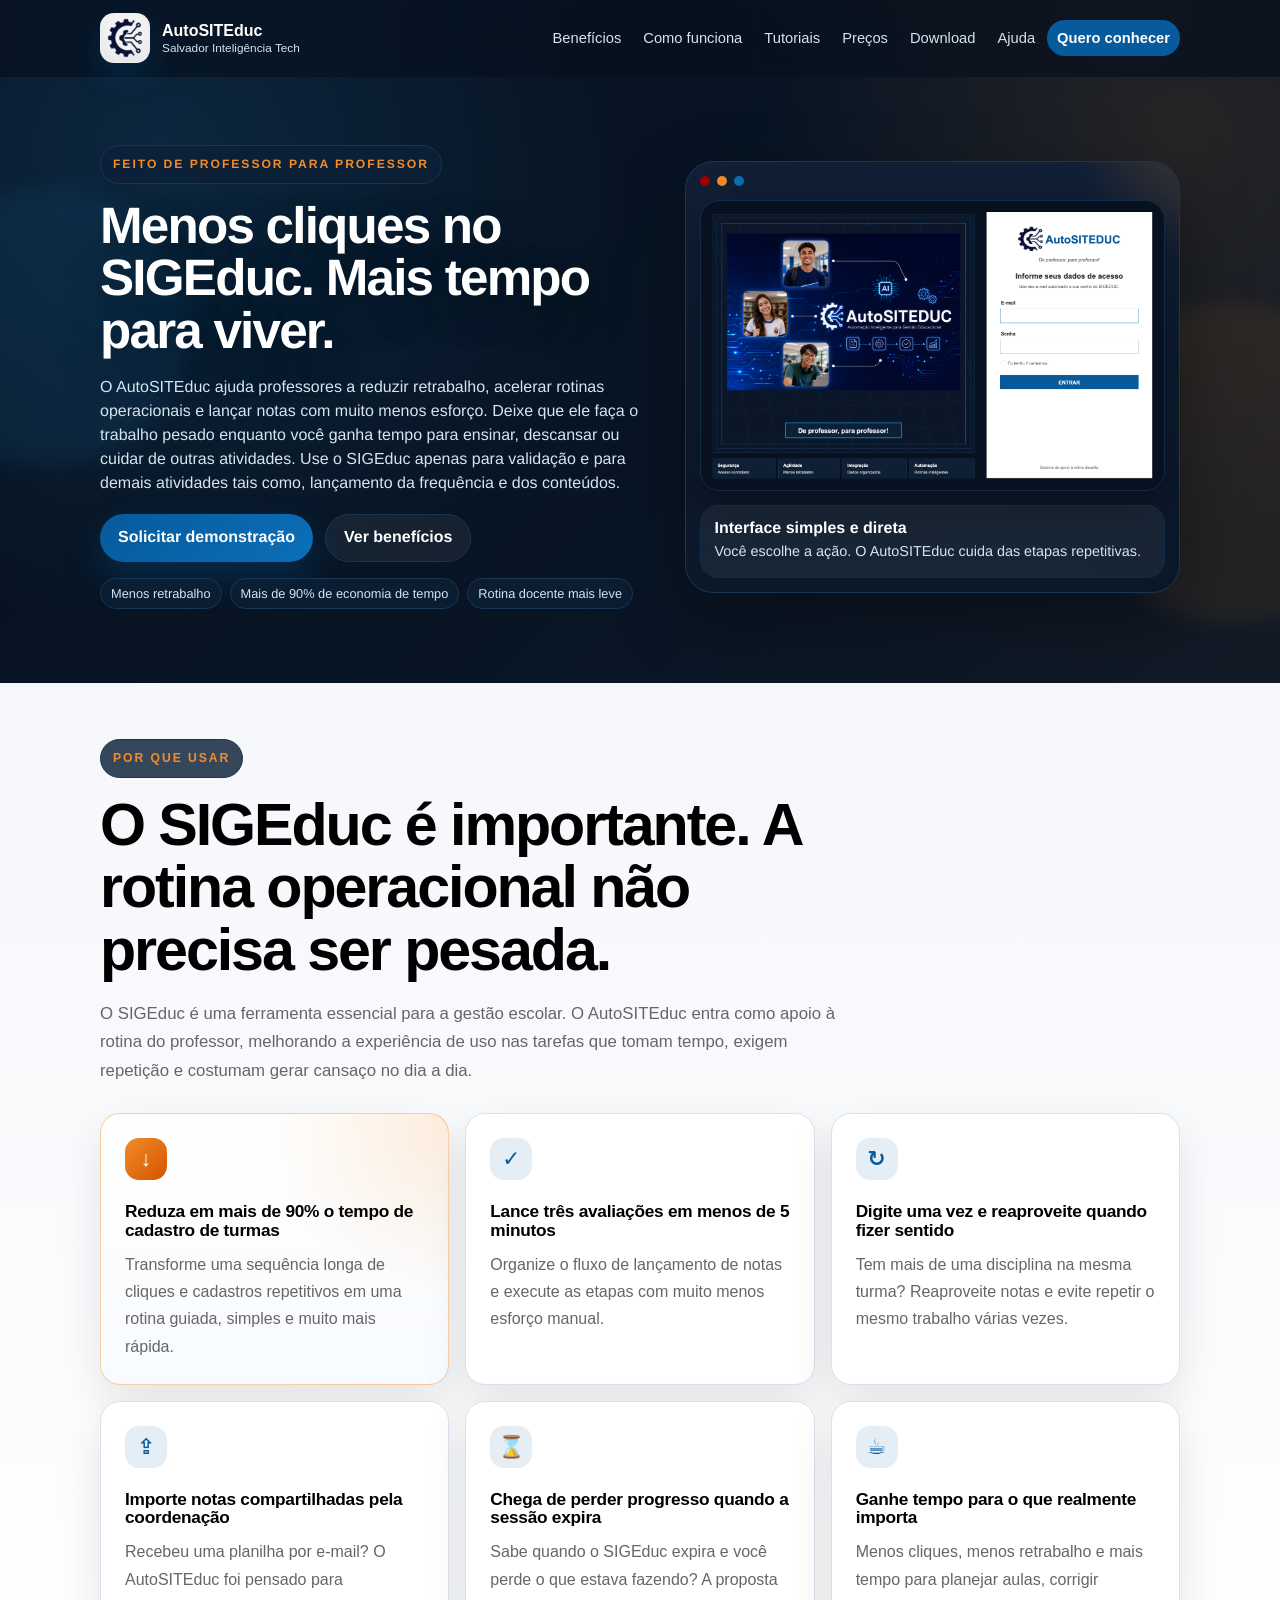
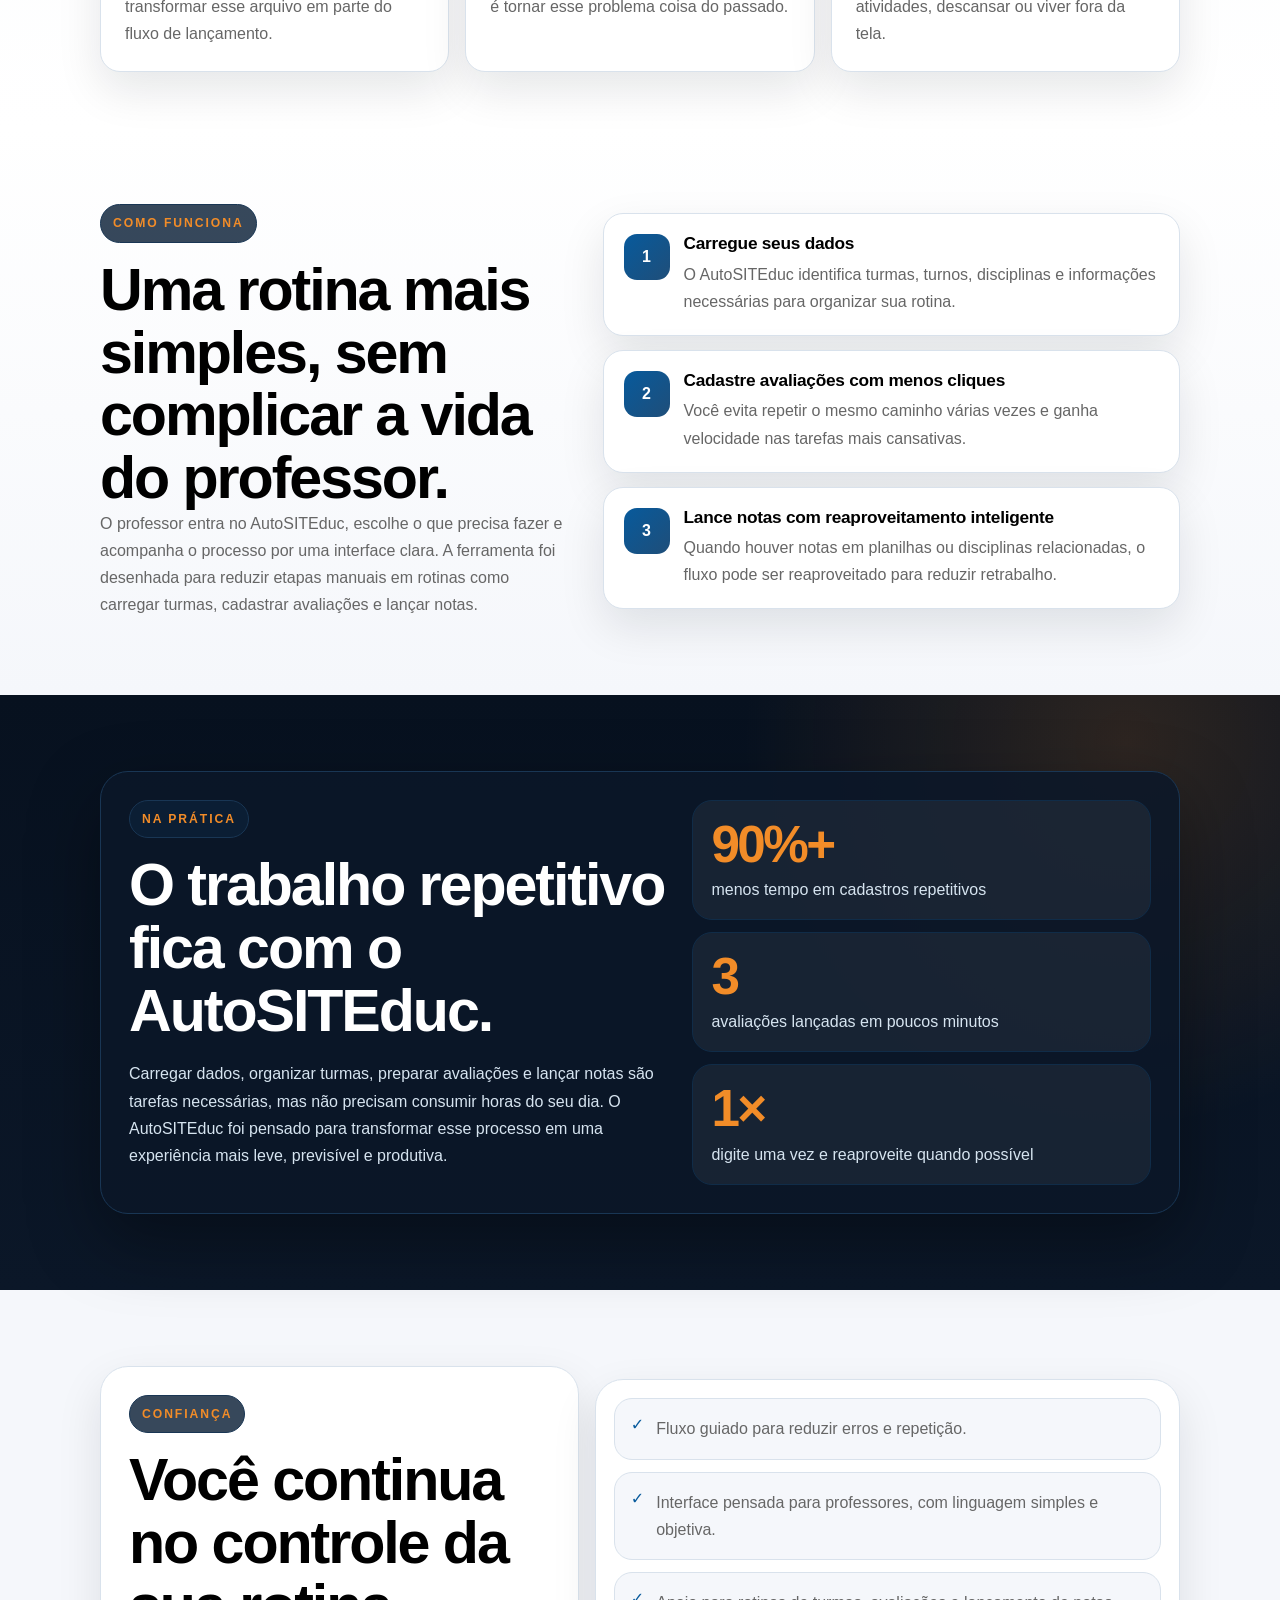
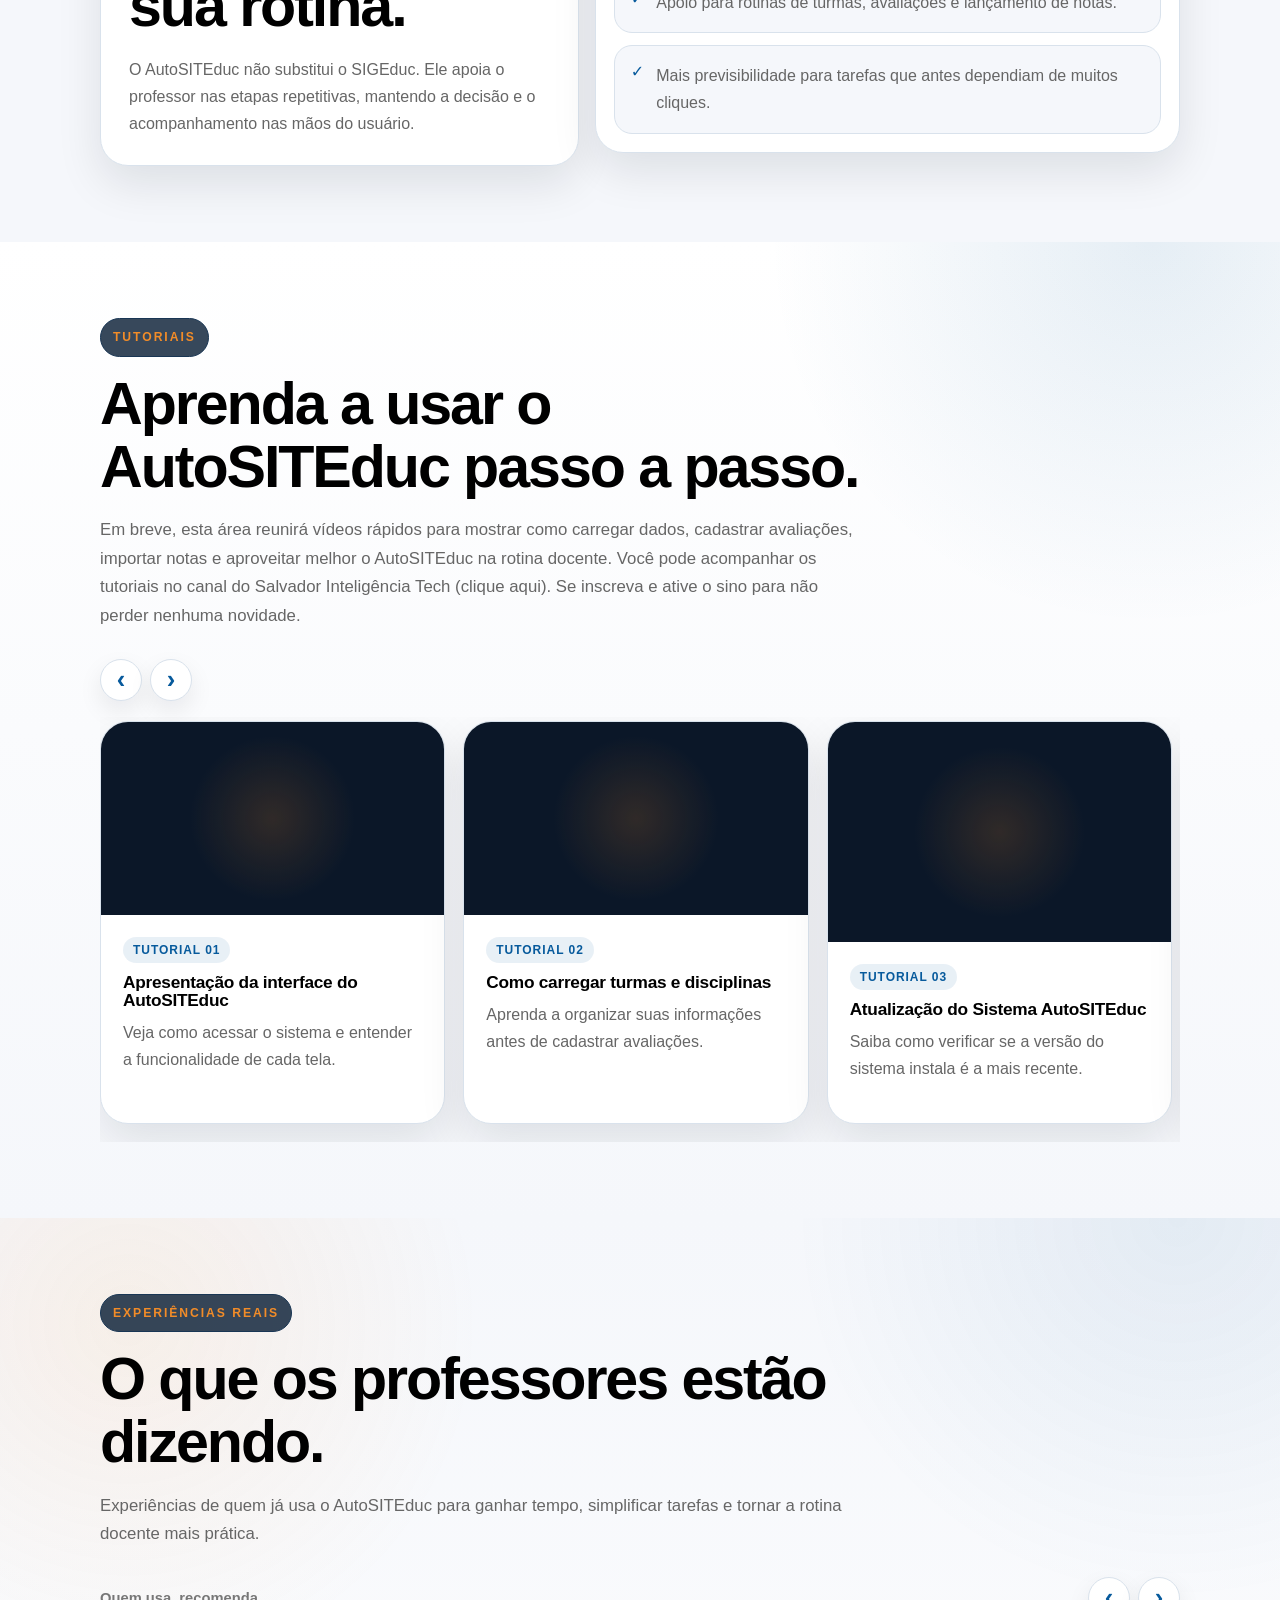
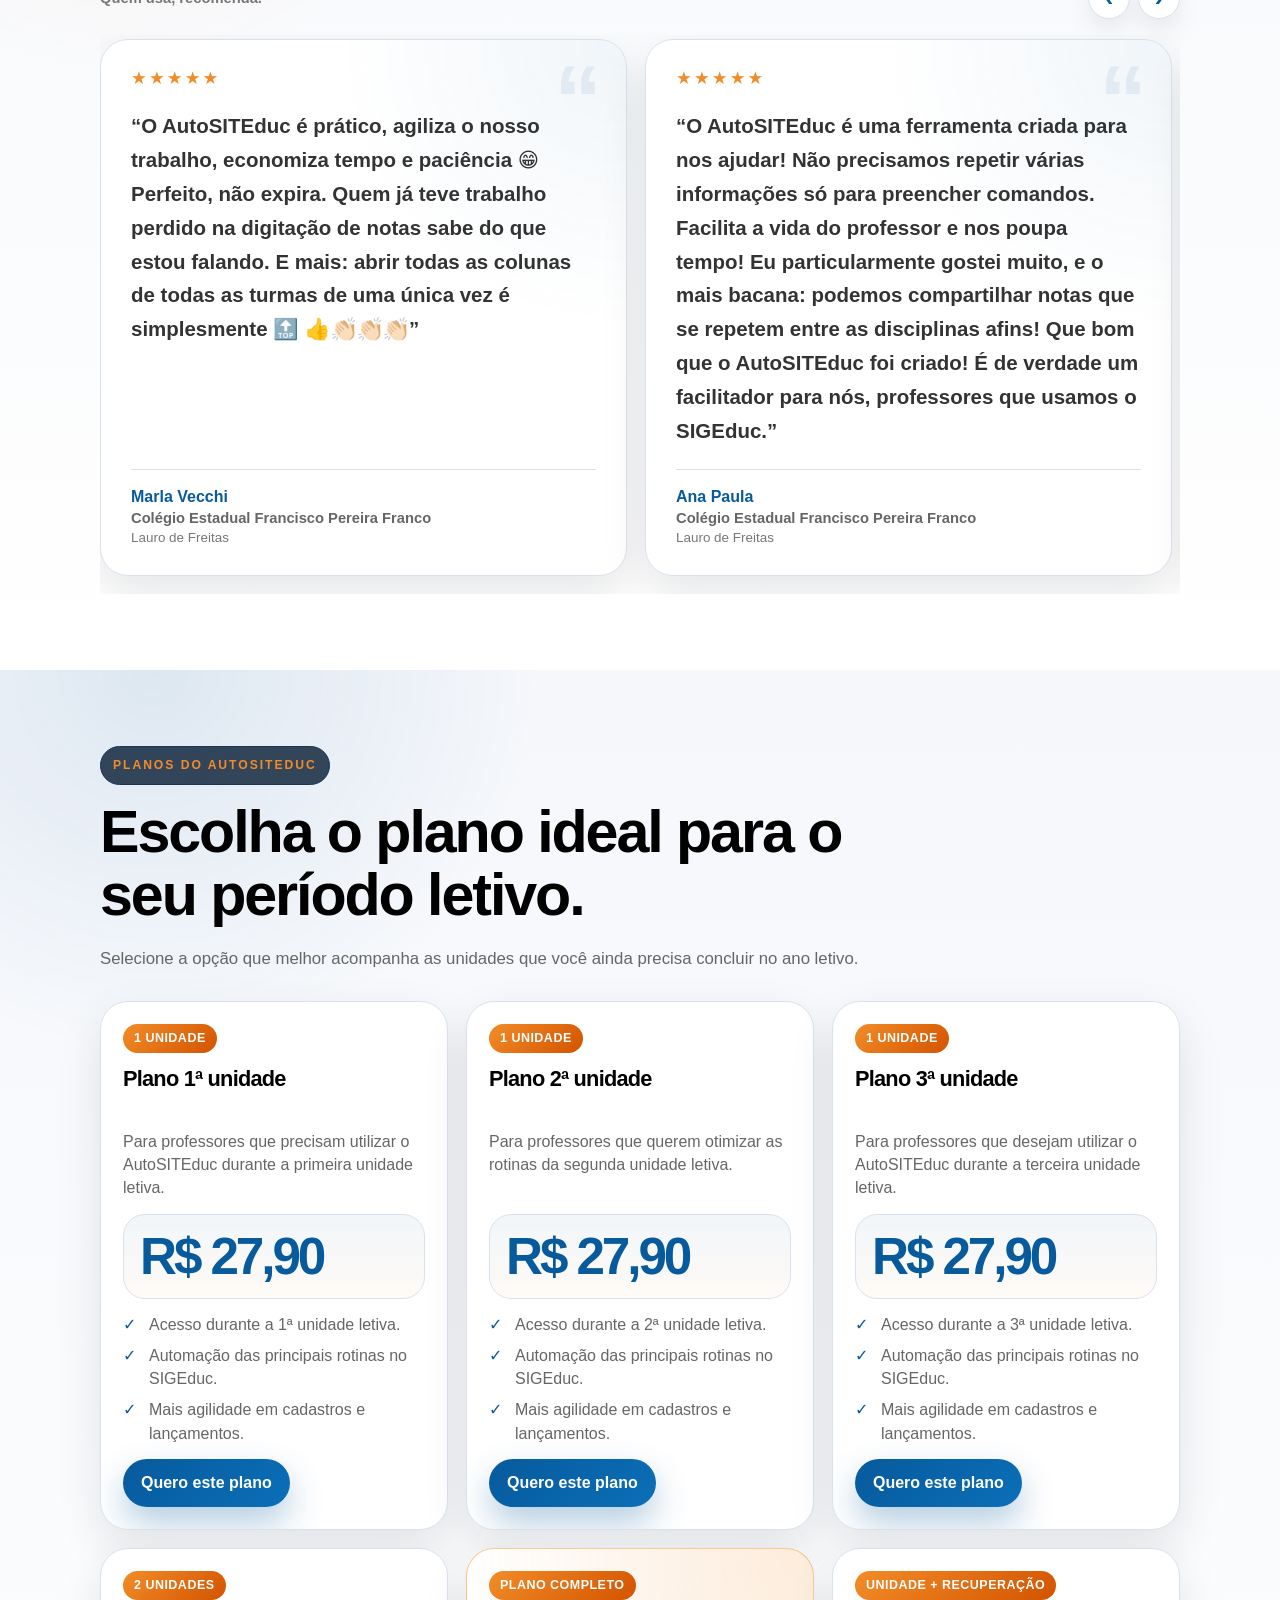
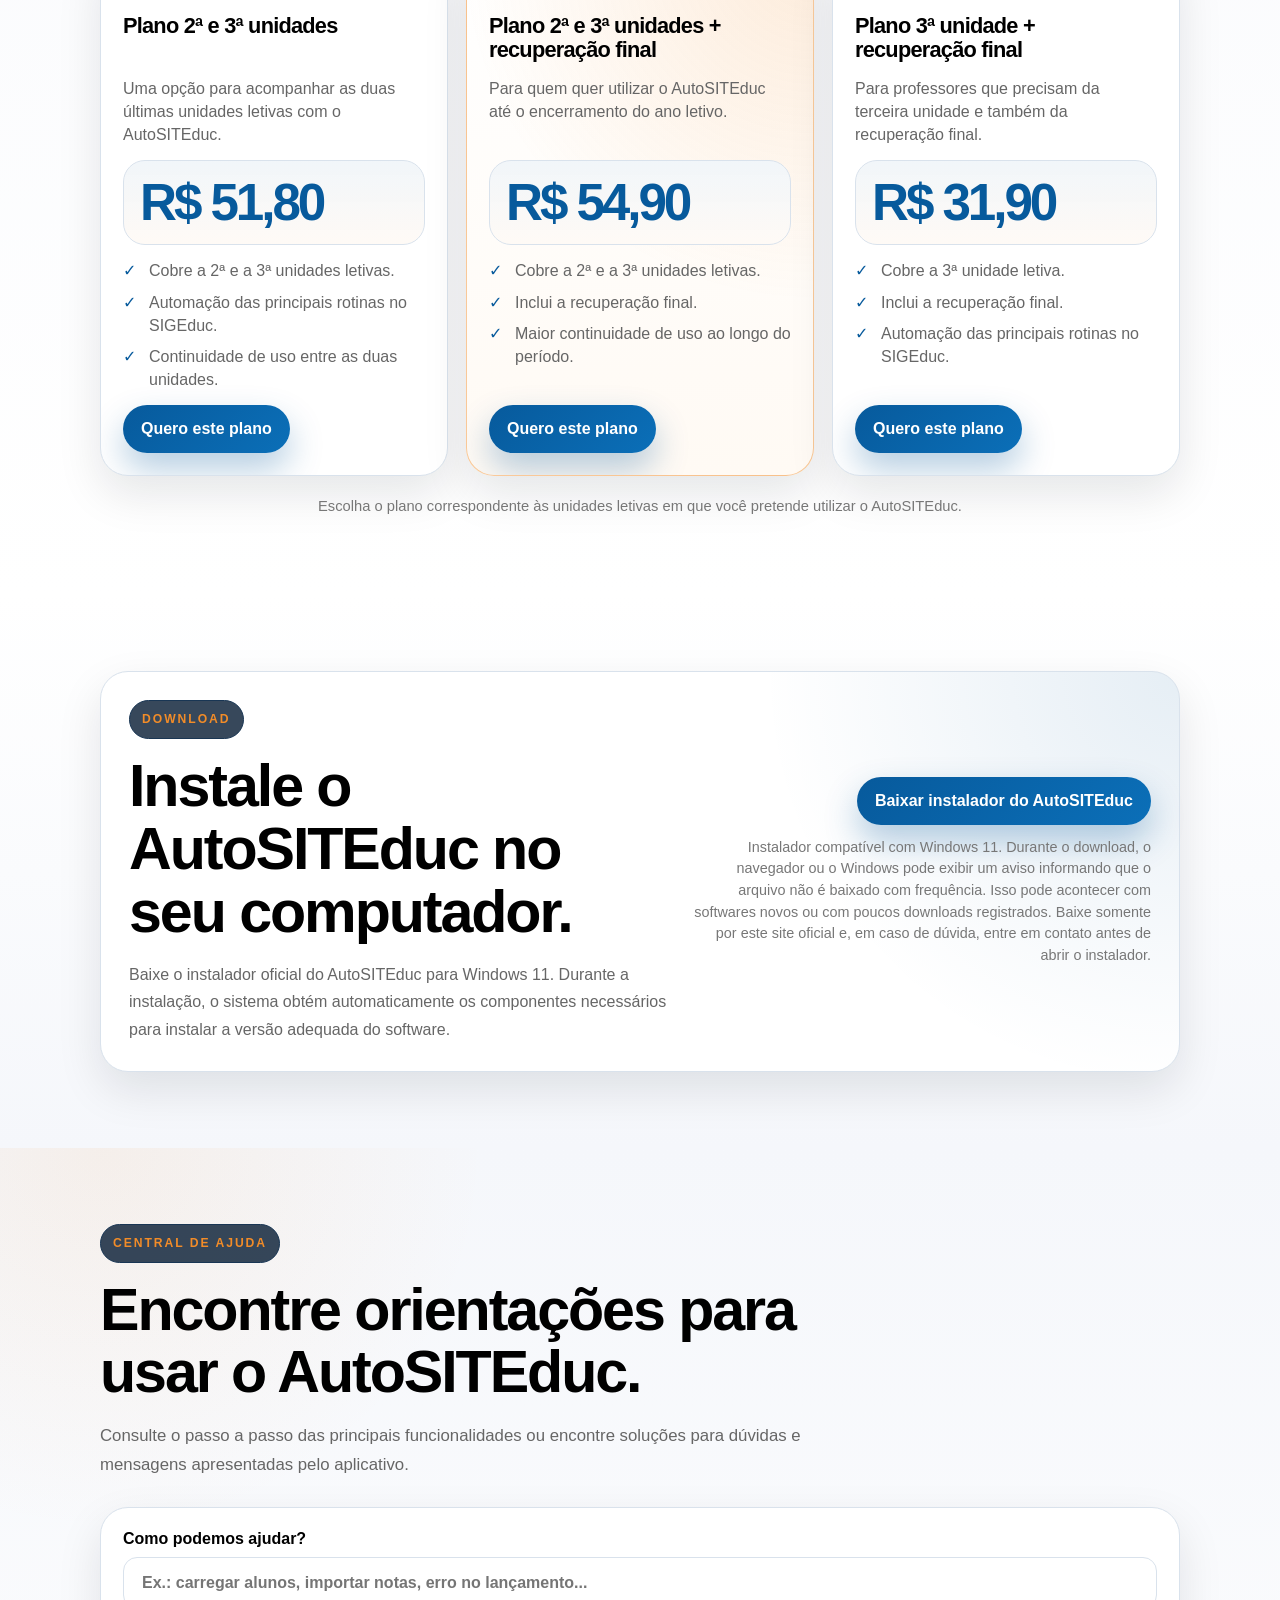
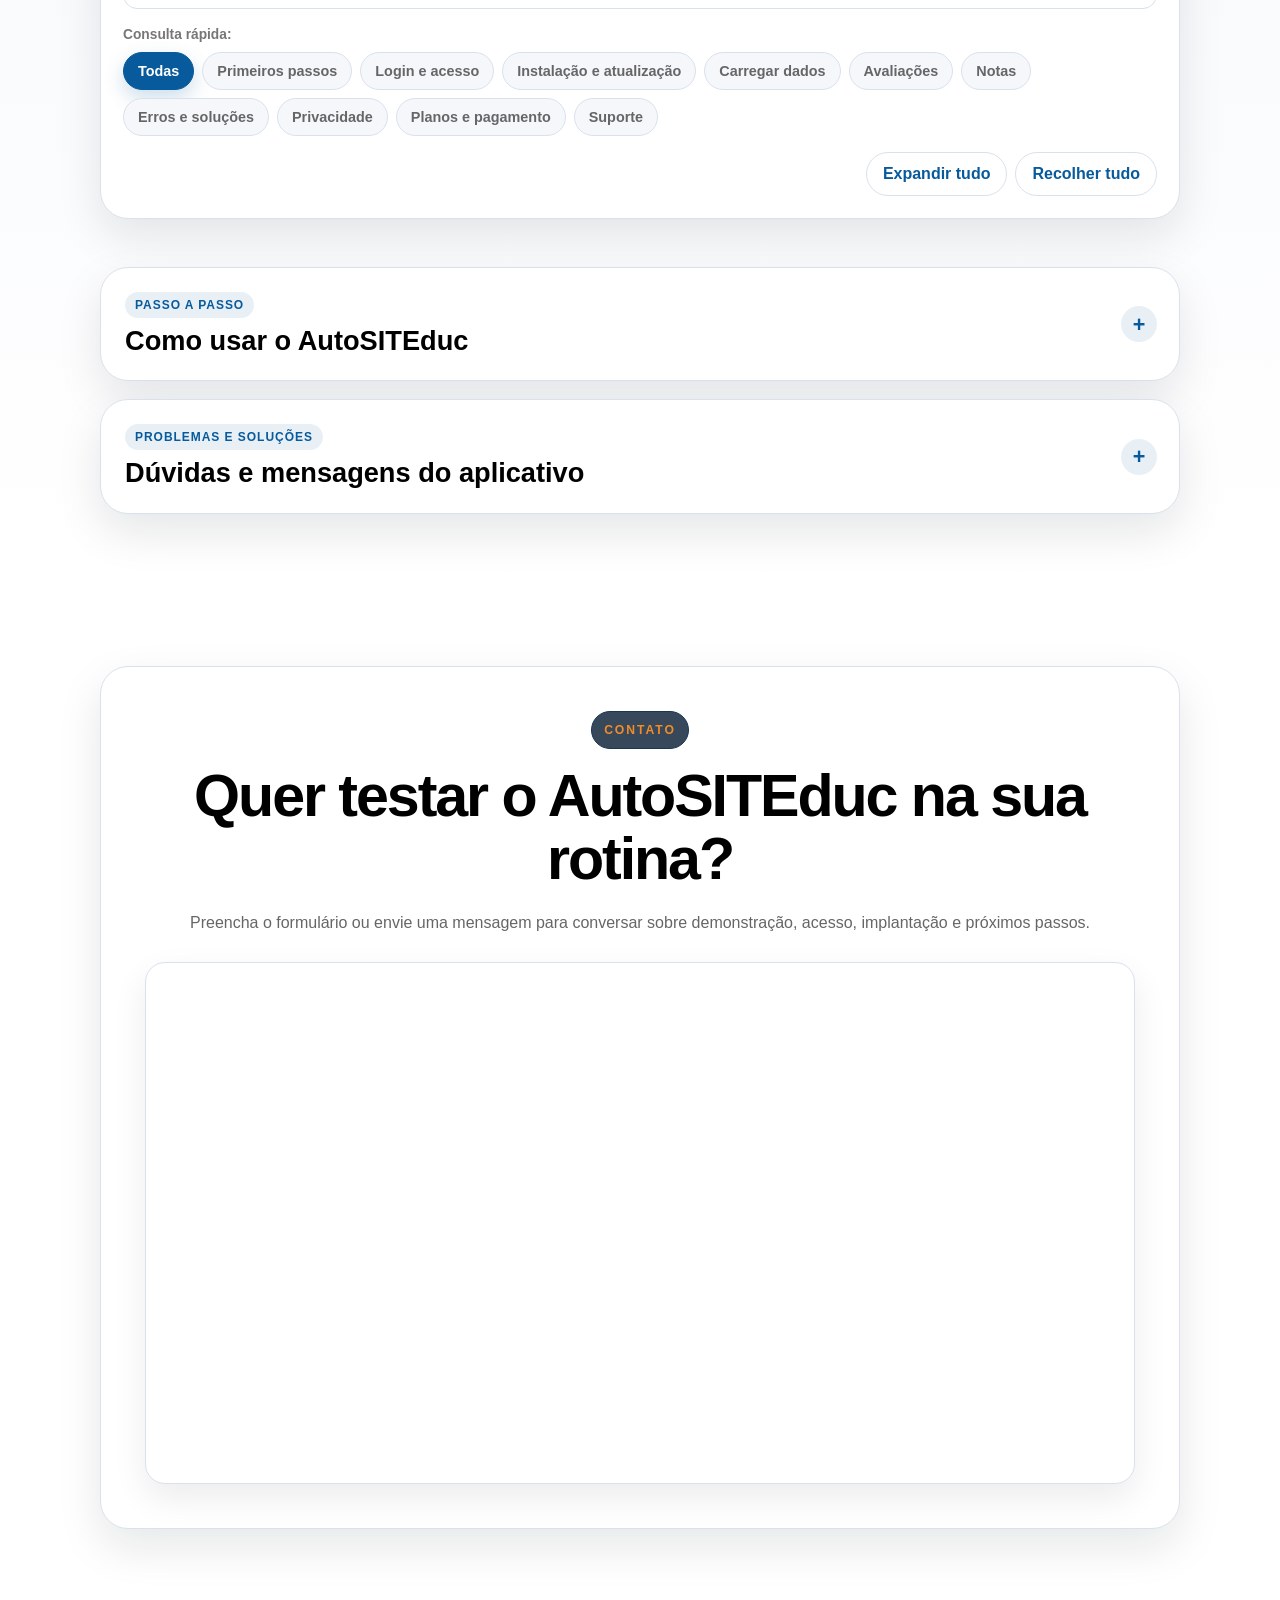
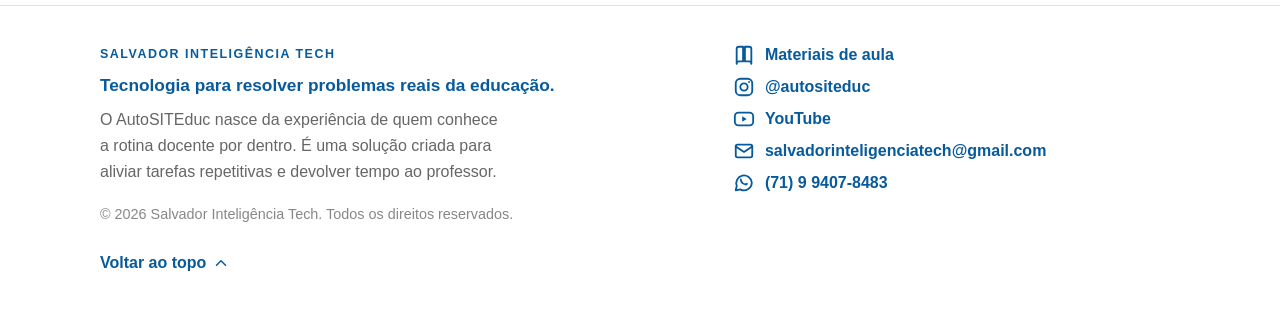
==== commit e58a733a: "Removendo as referências do github-releases e adicionando o app_installer" ====
--- a/index.html
+++ b/index.html
@@ -336,7 +336,8 @@
           <p class="eyebrow">Experiências reais</p>
           <h2>O que os professores estão dizendo.</h2>
           <p>
-            Experiências de quem já usa o AutoSITEduc para ganhar tempo, simplificar tarefas e tornar a rotina docente mais prática.
+            Experiências de quem já usa o AutoSITEduc para ganhar tempo, simplificar tarefas e tornar a rotina docente
+            mais prática.
           </p>
         </div>
 
@@ -345,8 +346,10 @@
             <span>Quem usa, recomenda.</span>
 
             <div class="testimonials-controls" aria-label="Controles do carrossel de depoimentos">
-              <button type="button" class="testimonials-control" data-testimonial-prev aria-label="Depoimento anterior">‹</button>
-              <button type="button" class="testimonials-control" data-testimonial-next aria-label="Próximo depoimento">›</button>
+              <button type="button" class="testimonials-control" data-testimonial-prev
+                aria-label="Depoimento anterior">‹</button>
+              <button type="button" class="testimonials-control" data-testimonial-next
+                aria-label="Próximo depoimento">›</button>
             </div>
           </div>
 
@@ -357,7 +360,9 @@
               </div>
 
               <blockquote>
-                “O AutoSITEduc é prático, agiliza o nosso trabalho, economiza tempo e paciência 😁 Perfeito, não expira. Quem já teve trabalho perdido na digitação de notas sabe do que estou falando. E mais: abrir todas as colunas de todas as turmas de uma única vez é simplesmente 🔝 👍👏🏻👏🏻👏🏻”
+                “O AutoSITEduc é prático, agiliza o nosso trabalho, economiza tempo e paciência 😁 Perfeito, não expira.
+                Quem já teve trabalho perdido na digitação de notas sabe do que estou falando. E mais: abrir todas as
+                colunas de todas as turmas de uma única vez é simplesmente 🔝 👍👏🏻👏🏻👏🏻”
               </blockquote>
 
               <div class="testimonial-author">
@@ -373,7 +378,10 @@
               </div>
 
               <blockquote>
-                “O AutoSITEduc é uma ferramenta criada para nos ajudar! Não precisamos repetir várias informações só para preencher comandos. Facilita a vida do professor e nos poupa tempo! Eu particularmente gostei muito, e o mais bacana: podemos compartilhar notas que se repetem entre as disciplinas afins! Que bom que o AutoSITEduc foi criado! É de verdade um facilitador para nós, professores que usamos o SIGEduc.”
+                “O AutoSITEduc é uma ferramenta criada para nos ajudar! Não precisamos repetir várias informações só
+                para preencher comandos. Facilita a vida do professor e nos poupa tempo! Eu particularmente gostei
+                muito, e o mais bacana: podemos compartilhar notas que se repetem entre as disciplinas afins! Que bom
+                que o AutoSITEduc foi criado! É de verdade um facilitador para nós, professores que usamos o SIGEduc.”
               </blockquote>
 
               <div class="testimonial-author">
@@ -405,7 +413,8 @@
               </div>
 
               <blockquote>
-                “Quem me conhece sabe que gosto de praticidade e o sistema é justamente assim: prático. Está mais do que aprovado.”
+                “Quem me conhece sabe que gosto de praticidade e o sistema é justamente assim: prático. Está mais do que
+                aprovado.”
               </blockquote>
 
               <div class="testimonial-author">
@@ -556,7 +565,8 @@
             <a class="button button-primary" href="#contato">Quero este plano</a>
           </article>
 
-          <article class="pricing-card pricing-card-featured reveal" data-pricing-card data-price-change="2026-07-23T00:00:00-03:00">
+          <article class="pricing-card pricing-card-featured reveal" data-pricing-card
+            data-price-change="2026-07-23T00:00:00-03:00">
             <div class="pricing-badge">Plano completo</div>
             <h3>Plano 2ª e 3ª unidades + recuperação final</h3>
             <p class="pricing-description">
@@ -607,21 +617,27 @@
       <div class="container download-card reveal">
         <div>
           <p class="eyebrow">Download</p>
+
           <h2>Instale o AutoSITEduc no seu computador.</h2>
+
           <p>
-            Baixe a versão mais recente do instalador do AutoSITEduc para Windows 11 pelo link oficial de distribuição.
-            Após instalar, utilize o acesso autorizado para entrar no sistema.
+            Baixe o instalador oficial do AutoSITEduc para Windows 11.
+            Durante a instalação, o sistema obtém automaticamente os
+            componentes necessários para instalar a versão adequada do software.
           </p>
         </div>
+
         <div class="download-actions">
-          <a class="button button-primary"
-            href="https://github.com/salvadorinteligenciatech/autositeduc-releases/releases/download/v0.1.5/AutoSITEduc_Setup_0.1.5.exe"
-            download>Baixar AutoSITEduc</a>
+          <a class="button button-primary" href="assets/downloads/AutoSITEduc_Installer.exe" download>
+            Baixar instalador do AutoSITEduc
+          </a>
+
           <span class="download-note">
-            Instalador compatível com Windows 11. Durante o download, o navegador ou o Windows pode exibir um aviso
-            informando que o arquivo não é baixado com frequência. Isso pode acontecer com softwares novos ou com poucos
-            downloads registrados. Baixe somente por este link oficial e, em caso de dúvida, entre em contato antes de
-            abrir o instalador.
+            Instalador compatível com Windows 11. Durante o download, o navegador
+            ou o Windows pode exibir um aviso informando que o arquivo não é
+            baixado com frequência. Isso pode acontecer com softwares novos ou
+            com poucos downloads registrados. Baixe somente por este site oficial
+            e, em caso de dúvida, entre em contato antes de abrir o instalador.
           </span>
         </div>
       </div>
@@ -641,115 +657,56 @@
         <div class="help-tools reveal">
           <label class="help-search" for="help-search">
             <span>Como podemos ajudar?</span>
-            <input
-              id="help-search"
-              type="search"
-              placeholder="Ex.: carregar alunos, importar notas, erro no lançamento..."
-              autocomplete="off"
-              data-help-search
-            />
+            <input id="help-search" type="search"
+              placeholder="Ex.: carregar alunos, importar notas, erro no lançamento..." autocomplete="off"
+              data-help-search />
           </label>
 
           <div class="help-quick-filters" aria-label="Consultas rápidas">
             <span class="help-quick-filters-label">Consulta rápida:</span>
 
             <div class="help-filter-list" data-help-filter-list>
-              <button
-                type="button"
-                class="help-filter is-active"
-                data-help-filter="all"
-                aria-pressed="true"
-              >
+              <button type="button" class="help-filter is-active" data-help-filter="all" aria-pressed="true">
                 Todas
               </button>
 
-              <button
-                type="button"
-                class="help-filter"
-                data-help-filter="primeiros-passos"
-                aria-pressed="false"
-              >
+              <button type="button" class="help-filter" data-help-filter="primeiros-passos" aria-pressed="false">
                 Primeiros passos
               </button>
 
-              <button
-                type="button"
-                class="help-filter"
-                data-help-filter="login"
-                aria-pressed="false"
-              >
+              <button type="button" class="help-filter" data-help-filter="login" aria-pressed="false">
                 Login e acesso
               </button>
 
-              <button
-                type="button"
-                class="help-filter"
-                data-help-filter="instalacao"
-                aria-pressed="false"
-              >
+              <button type="button" class="help-filter" data-help-filter="instalacao" aria-pressed="false">
                 Instalação e atualização
               </button>
 
-              <button
-                type="button"
-                class="help-filter"
-                data-help-filter="carregar-dados"
-                aria-pressed="false"
-              >
+              <button type="button" class="help-filter" data-help-filter="carregar-dados" aria-pressed="false">
                 Carregar dados
               </button>
 
-              <button
-                type="button"
-                class="help-filter"
-                data-help-filter="avaliacoes"
-                aria-pressed="false"
-              >
+              <button type="button" class="help-filter" data-help-filter="avaliacoes" aria-pressed="false">
                 Avaliações
               </button>
 
-              <button
-                type="button"
-                class="help-filter"
-                data-help-filter="notas"
-                aria-pressed="false"
-              >
+              <button type="button" class="help-filter" data-help-filter="notas" aria-pressed="false">
                 Notas
               </button>
 
-              <button
-                type="button"
-                class="help-filter"
-                data-help-filter="erros"
-                aria-pressed="false"
-              >
+              <button type="button" class="help-filter" data-help-filter="erros" aria-pressed="false">
                 Erros e soluções
               </button>
 
-              <button
-                type="button"
-                class="help-filter"
-                data-help-filter="privacidade"
-                aria-pressed="false"
-              >
+              <button type="button" class="help-filter" data-help-filter="privacidade" aria-pressed="false">
                 Privacidade
               </button>
 
-              <button
-                type="button"
-                class="help-filter"
-                data-help-filter="planos"
-                aria-pressed="false"
-              >
+              <button type="button" class="help-filter" data-help-filter="planos" aria-pressed="false">
                 Planos e pagamento
               </button>
 
-              <button
-                type="button"
-                class="help-filter"
-                data-help-filter="suporte"
-                aria-pressed="false"
-              >
+              <button type="button" class="help-filter" data-help-filter="suporte" aria-pressed="false">
                 Suporte
               </button>
             </div>
@@ -777,13 +734,9 @@
             </summary>
 
             <div class="help-group-content">
-<details
-                class="help-item"
-                id="ajuda-instalar-autositeduc"
-                data-help-item
+              <details class="help-item" id="ajuda-instalar-autositeduc" data-help-item
                 data-help-categories="primeiros-passos instalacao"
-                data-search="instalar instalação download baixar autositeduc site link windows instalador"
-              >
+                data-search="instalar instalação download baixar autositeduc site link windows instalador">
                 <summary>Como instalar o AutoSITEduc?</summary>
 
                 <div class="help-answer">
@@ -824,13 +777,9 @@
                 </div>
               </details>
 
-<details
-                class="help-item"
-                id="ajuda-sistemas-operacionais"
-                data-help-item
+              <details class="help-item" id="ajuda-sistemas-operacionais" data-help-item
                 data-help-categories="primeiros-passos instalacao"
-                data-search="sistema operacional windows 11 compatibilidade mac linux versões windows"
-              >
+                data-search="sistema operacional windows 11 compatibilidade mac linux versões windows">
                 <summary>Em quais sistemas operacionais o AutoSITEduc funciona?</summary>
 
                 <div class="help-answer">
@@ -849,13 +798,9 @@
                 </div>
               </details>
 
-<details
-                class="help-item"
-                id="ajuda-atualizar-sem-desinstalar"
-                data-help-item
+              <details class="help-item" id="ajuda-atualizar-sem-desinstalar" data-help-item
                 data-help-categories="instalacao"
-                data-search="atualizar nova versão desinstalar versão anterior reinstalar instalador atualização"
-              >
+                data-search="atualizar nova versão desinstalar versão anterior reinstalar instalador atualização">
                 <summary>Preciso desinstalar a versão atual antes de instalar uma nova versão?</summary>
 
                 <div class="help-answer">
@@ -884,13 +829,9 @@
                 </div>
               </details>
 
-              <details
-                class="help-item"
-                id="ajuda-verificar-versao-atualizada"
-                data-help-item
+              <details class="help-item" id="ajuda-verificar-versao-atualizada" data-help-item
                 data-help-categories="primeiros-passos instalacao"
-                data-search="versão atualizada atualização disponível sistema atualizado versão desatualizada baixar atualização download nova versão tela login"
-              >
+                data-search="versão atualizada atualização disponível sistema atualizado versão desatualizada baixar atualização download nova versão tela login">
                 <summary>Como saber se estou usando a versão mais recente do AutoSITEduc?</summary>
 
                 <div class="help-answer">
@@ -923,13 +864,9 @@
                 </div>
               </details>
 
-              <details
-                class="help-item"
-                id="ajuda-antivirus-instalacao"
-                data-help-item
+              <details class="help-item" id="ajuda-antivirus-instalacao" data-help-item
                 data-help-categories="instalacao erros"
-                data-search="antivírus antivirus bloqueou instalação pausar proteção instalador falso positivo segurança"
-              >
+                data-search="antivírus antivirus bloqueou instalação pausar proteção instalador falso positivo segurança">
                 <summary>Meu antivírus não está permitindo a instalação. O que devo fazer?</summary>
 
                 <div class="help-answer">
@@ -974,13 +911,9 @@
                 </div>
               </details>
 
-              <details
-                class="help-item"
-                id="ajuda-alerta-download"
-                data-help-item
+              <details class="help-item" id="ajuda-alerta-download" data-help-item
                 data-help-categories="instalacao erros"
-                data-search="download incompleto alerta navegador windows bloqueou arquivo segurança manter download"
-              >
+                data-search="download incompleto alerta navegador windows bloqueou arquivo segurança manter download">
                 <summary>Por que o computador exibiu um alerta e não concluiu o download?</summary>
 
                 <div class="help-answer">
@@ -1018,13 +951,9 @@
                 </div>
               </details>
 
-              <details
-                class="help-item"
-                id="ajuda-windows-bloqueia-instalacao"
-                data-help-item
+              <details class="help-item" id="ajuda-windows-bloqueia-instalacao" data-help-item
                 data-help-categories="instalacao erros"
-                data-search="windows bloqueou instalação smartscreen protegeu computador aplicativo desconhecido pouco baixado microsoft store"
-              >
+                data-search="windows bloqueou instalação smartscreen protegeu computador aplicativo desconhecido pouco baixado microsoft store">
                 <summary>Por que o Windows pode impedir a instalação do AutoSITEduc?</summary>
 
                 <div class="help-answer">
@@ -1071,13 +1000,9 @@
                 </div>
               </details>
 
-              <details
-                class="help-item"
-                id="ajuda-primeiro-acesso"
-                data-help-item
+              <details class="help-item" id="ajuda-primeiro-acesso" data-help-item
                 data-help-categories="primeiros-passos carregar-dados"
-                data-search="primeiro acesso computador novo carregar dados professor turmas alunos avaliações sincronizar atualização correção"
-              >
+                data-search="primeiro acesso computador novo carregar dados professor turmas alunos avaliações sincronizar atualização correção">
                 <summary>Qual é o primeiro passo ao acessar o AutoSITEduc em um computador novo?</summary>
 
                 <div class="help-answer">
@@ -1116,13 +1041,9 @@
                 </div>
               </details>
 
-<details
-                class="help-item"
-                id="ajuda-fazer-login"
-                data-help-item
+              <details class="help-item" id="ajuda-fazer-login" data-help-item
                 data-help-categories="primeiros-passos login"
-                data-search="fazer login entrar email e-mail senha sigeduc formulário contato autorizado autorização"
-              >
+                data-search="fazer login entrar email e-mail senha sigeduc formulário contato autorizado autorização">
                 <summary>Como fazer o login no AutoSITEduc?</summary>
 
                 <div class="help-answer">
@@ -1151,13 +1072,8 @@
                 </div>
               </details>
 
-<details
-                class="help-item"
-                id="ajuda-como-funciona"
-                data-help-item
-                data-help-categories="primeiros-passos"
-                data-search="como funciona automação simula comportamento humano cliques sigeduc bloqueia tela congela interface operação mensagem êxito falha"
-              >
+              <details class="help-item" id="ajuda-como-funciona" data-help-item data-help-categories="primeiros-passos"
+                data-search="como funciona automação simula comportamento humano cliques sigeduc bloqueia tela congela interface operação mensagem êxito falha">
                 <summary>Como o AutoSITEduc funciona?</summary>
 
                 <div class="help-answer">
@@ -1212,13 +1128,9 @@
                 </div>
               </details>
 
-<details
-                class="help-item"
-                id="ajuda-substitui-sigeduc"
-                data-help-item
+              <details class="help-item" id="ajuda-substitui-sigeduc" data-help-item
                 data-help-categories="primeiros-passos"
-                data-search="substitui sigeduc frequência conteúdos avaliações notas consultar verificar portal docente"
-              >
+                data-search="substitui sigeduc frequência conteúdos avaliações notas consultar verificar portal docente">
                 <summary>O AutoSITEduc substitui o SIGEduc?</summary>
 
                 <div class="help-answer">
@@ -1253,13 +1165,9 @@
                 </div>
               </details>
 
-<details
-                class="help-item"
-                id="ajuda-precisa-internet"
-                data-help-item
+              <details class="help-item" id="ajuda-precisa-internet" data-help-item
                 data-help-categories="primeiros-passos"
-                data-search="internet conexão rede wifi plurall escola instável sigeduc online"
-              >
+                data-search="internet conexão rede wifi plurall escola instável sigeduc online">
                 <summary>É necessário ter acesso à internet para usar o AutoSITEduc?</summary>
 
                 <div class="help-answer">
@@ -1289,13 +1197,9 @@
                 </div>
               </details>
 
-<details
-                class="help-item"
-                id="ajuda-mais-de-um-computador"
-                data-help-item
+              <details class="help-item" id="ajuda-mais-de-um-computador" data-help-item
                 data-help-categories="primeiros-passos privacidade"
-                data-search="mais de um computador vários computadores notebook instalação dados locais sincronização"
-              >
+                data-search="mais de um computador vários computadores notebook instalação dados locais sincronização">
                 <summary>Posso usar o AutoSITEduc em mais de um computador?</summary>
 
                 <div class="help-answer">
@@ -1320,13 +1224,8 @@
                 </div>
               </details>
 
-<details
-                class="help-item"
-                id="ajuda-sessao-expira"
-                data-help-item
-                data-help-categories="primeiros-passos"
-                data-search="sessão expira tempo limite digitar notas envio notas perder progresso login"
-              >
+              <details class="help-item" id="ajuda-sessao-expira" data-help-item data-help-categories="primeiros-passos"
+                data-search="sessão expira tempo limite digitar notas envio notas perder progresso login">
                 <summary>A sessão do AutoSITEduc expira?</summary>
 
                 <div class="help-answer">
@@ -1362,13 +1261,9 @@
                 </div>
               </details>
 
-<details
-                class="help-item"
-                id="ajuda-senha-cada-operacao"
-                data-help-item
+              <details class="help-item" id="ajuda-senha-cada-operacao" data-help-item
                 data-help-categories="login notas"
-                data-search="senha todas vezes lançar notas login digitar novamente autenticação sigeduc"
-              >
+                data-search="senha todas vezes lançar notas login digitar novamente autenticação sigeduc">
                 <summary>Preciso digitar a senha sempre que for lançar notas?</summary>
 
                 <div class="help-answer">
@@ -1396,13 +1291,9 @@
                 </div>
               </details>
 
-<details
-                class="help-item"
-                id="ajuda-sair-sistema"
-                data-help-item
+              <details class="help-item" id="ajuda-sair-sistema" data-help-item
                 data-help-categories="primeiros-passos login"
-                data-search="sair sistema fechar janela botão vermelho sair encerrar sessão novo login"
-              >
+                data-search="sair sistema fechar janela botão vermelho sair encerrar sessão novo login">
                 <summary>Como sair do AutoSITEduc?</summary>
 
                 <div class="help-answer">
@@ -1436,13 +1327,9 @@
                 </div>
               </details>
 
-<details
-                class="help-item"
-                id="ajuda-tela-configuracao"
-                data-help-item
+              <details class="help-item" id="ajuda-tela-configuracao" data-help-item
                 data-help-categories="primeiros-passos privacidade instalacao"
-                data-search="configuração pasta atual dados locais ocultar escola alunos tamanho fonte atualização baixar atualização versão"
-              >
+                data-search="configuração pasta atual dados locais ocultar escola alunos tamanho fonte atualização baixar atualização versão">
                 <summary>Quais informações e opções estão disponíveis na tela de Configuração?</summary>
 
                 <div class="help-answer">
@@ -1495,13 +1382,9 @@
                 </div>
               </details>
 
-<details
-                class="help-item"
-                id="ajuda-armazenamento-dados"
-                data-help-item
+              <details class="help-item" id="ajuda-armazenamento-dados" data-help-item
                 data-help-categories="privacidade"
-                data-search="armazena dados professor alunos turmas escolas turnos privacidade criptografia banco de dados envio local"
-              >
+                data-search="armazena dados professor alunos turmas escolas turnos privacidade criptografia banco de dados envio local">
                 <summary>Quais informações o AutoSITEduc armazena?</summary>
 
                 <div class="help-answer">
@@ -1542,13 +1425,9 @@
                 </div>
               </details>
 
-<details
-                class="help-item"
-                id="ajuda-carregar-meus-dados"
-                data-help-item
+              <details class="help-item" id="ajuda-carregar-meus-dados" data-help-item
                 data-help-categories="carregar-dados"
-                data-search="carregar meus dados dados professor tela carregar dados botão carregar vinculados professor"
-              >
+                data-search="carregar meus dados dados professor tela carregar dados botão carregar vinculados professor">
                 <summary>Como carregar os meus dados?</summary>
 
                 <div class="help-answer">
@@ -1578,13 +1457,8 @@
                 </div>
               </details>
 
-<details
-                class="help-item"
-                id="ajuda-carregar-turmas"
-                data-help-item
-                data-help-categories="carregar-dados"
-                data-search="carregar dados turmas alunos escola turnos filtros marcar selecionadas barra lateral"
-              >
+              <details class="help-item" id="ajuda-carregar-turmas" data-help-item data-help-categories="carregar-dados"
+                data-search="carregar dados turmas alunos escola turnos filtros marcar selecionadas barra lateral">
                 <summary>Como carregar os dados das turmas e dos alunos?</summary>
 
                 <div class="help-answer">
@@ -1626,13 +1500,9 @@
                 </div>
               </details>
 
-<details
-                class="help-item"
-                id="ajuda-sincronizar-avaliacoes"
-                data-help-item
+              <details class="help-item" id="ajuda-sincronizar-avaliacoes" data-help-item
                 data-help-categories="carregar-dados avaliacoes"
-                data-search="carregar sincronizar avaliações escola turnos turmas sigeduc barra lateral sincronização"
-              >
+                data-search="carregar sincronizar avaliações escola turnos turmas sigeduc barra lateral sincronização">
                 <summary>Como carregar as avaliações cadastradas no SIGEduc?</summary>
 
                 <div class="help-answer">
@@ -1683,13 +1553,9 @@
                 </div>
               </details>
 
-<details
-                class="help-item"
-                id="ajuda-utilidade-carregar-avaliacoes"
-                data-help-item
+              <details class="help-item" id="ajuda-utilidade-carregar-avaliacoes" data-help-item
                 data-help-categories="carregar-dados avaliacoes"
-                data-search="utilidade carregar avaliações sincronizar sigeduc resumo unidade cadastro pendente data tipo valor quantidade"
-              >
+                data-search="utilidade carregar avaliações sincronizar sigeduc resumo unidade cadastro pendente data tipo valor quantidade">
                 <summary>Qual é a utilidade da funcionalidade Carregar avaliações?</summary>
 
                 <div class="help-answer">
@@ -1740,13 +1606,9 @@
                 </div>
               </details>
 
-<details
-                class="help-item"
-                id="ajuda-cadastrar-avaliacoes"
-                data-help-item
+              <details class="help-item" id="ajuda-cadastrar-avaliacoes" data-help-item
                 data-help-categories="avaliacoes"
-                data-search="cadastrar avaliações sigeduc escola turnos unidade quantidade registrar turmas replicar eja"
-              >
+                data-search="cadastrar avaliações sigeduc escola turnos unidade quantidade registrar turmas replicar eja">
                 <summary>Como cadastrar avaliações no SIGEduc pelo AutoSITEduc?</summary>
 
                 <div class="help-answer">
@@ -1835,13 +1697,8 @@
                 </div>
               </details>
 
-<details
-                class="help-item"
-                id="ajuda-alterar-avaliacoes"
-                data-help-item
-                data-help-categories="avaliacoes"
-                data-search="alterar editar excluir avaliações cadastradas autositeduc sigeduc manualmente"
-              >
+              <details class="help-item" id="ajuda-alterar-avaliacoes" data-help-item data-help-categories="avaliacoes"
+                data-search="alterar editar excluir avaliações cadastradas autositeduc sigeduc manualmente">
                 <summary>Posso alterar pelo AutoSITEduc uma avaliação já cadastrada?</summary>
 
                 <div class="help-answer">
@@ -1866,13 +1723,8 @@
                 </div>
               </details>
 
-<details
-                class="help-item"
-                id="ajuda-lancar-notas"
-                data-help-item
-                data-help-categories="notas"
-                data-search="lançar notas digitar importar planilha arquivo xls xlsx excel sigeduc"
-              >
+              <details class="help-item" id="ajuda-lancar-notas" data-help-item data-help-categories="notas"
+                data-search="lançar notas digitar importar planilha arquivo xls xlsx excel sigeduc">
                 <summary>Como lançar notas pelo AutoSITEduc?</summary>
 
                 <div class="help-answer">
@@ -1914,13 +1766,8 @@
                   </p>
                 </div>
               </details>
-<details
-                class="help-item"
-                id="ajuda-digitar-notas"
-                data-help-item
-                data-help-categories="notas"
-                data-search="digitar notas lançar notas filtros avaliações carregar alunos enviar sigeduc nenhuma turma encontrada"
-              >
+              <details class="help-item" id="ajuda-digitar-notas" data-help-item data-help-categories="notas"
+                data-search="digitar notas lançar notas filtros avaliações carregar alunos enviar sigeduc nenhuma turma encontrada">
                 <summary>Como digitar notas no AutoSITEduc?</summary>
 
                 <div class="help-answer">
@@ -1997,13 +1844,8 @@
                 </div>
               </details>
 
-<details
-                class="help-item"
-                id="ajuda-recursos-digitacao-notas"
-                data-help-item
-                data-help-categories="notas"
-                data-search="recursos digitação notas copiar avaliação limpar coluna setas tab ctrl v colar planilha reaproveitar notas disciplinas"
-              >
+              <details class="help-item" id="ajuda-recursos-digitacao-notas" data-help-item data-help-categories="notas"
+                data-search="recursos digitação notas copiar avaliação limpar coluna setas tab ctrl v colar planilha reaproveitar notas disciplinas">
                 <summary>Quais recursos estão disponíveis na digitação de notas?</summary>
 
                 <div class="help-answer">
@@ -2074,13 +1916,8 @@
                 </div>
               </details>
 
-<details
-                class="help-item"
-                id="ajuda-baixar-planilha-notas"
-                data-help-item
-                data-help-categories="notas"
-                data-search="baixar planilha nomes alunos digitar notas importar notas excel turma disciplina gerar arquivo"
-              >
+              <details class="help-item" id="ajuda-baixar-planilha-notas" data-help-item data-help-categories="notas"
+                data-search="baixar planilha nomes alunos digitar notas importar notas excel turma disciplina gerar arquivo">
                 <summary>O AutoSITEduc disponibiliza planilhas com os nomes dos alunos?</summary>
 
                 <div class="help-answer">
@@ -2139,13 +1976,8 @@
                 </div>
               </details>
 
-<details
-                class="help-item"
-                id="ajuda-importar-notas"
-                data-help-item
-                data-help-categories="notas"
-                data-search="importar notas planilha excel xls xlsx selecionar arquivo carregar notas enviar sigeduc nomes alunos"
-              >
+              <details class="help-item" id="ajuda-importar-notas" data-help-item data-help-categories="notas"
+                data-search="importar notas planilha excel xls xlsx selecionar arquivo carregar notas enviar sigeduc nomes alunos">
                 <summary>Como importar notas para o AutoSITEduc?</summary>
 
                 <div class="help-answer">
@@ -2218,13 +2050,8 @@
                 </div>
               </details>
 
-<details
-                class="help-item"
-                id="ajuda-ordem-planilha"
-                data-help-item
-                data-help-categories="notas"
-                data-search="ordem nomes alunos planilha importar notas matrícula nomes completos correspondência"
-              >
+              <details class="help-item" id="ajuda-ordem-planilha" data-help-item data-help-categories="notas"
+                data-search="ordem nomes alunos planilha importar notas matrícula nomes completos correspondência">
                 <summary>Os nomes dos alunos precisam estar ordenados na planilha?</summary>
 
                 <div class="help-answer">
@@ -2248,13 +2075,9 @@
                 </div>
               </details>
 
-<details
-                class="help-item"
-                id="ajuda-aluno-transferido-planilha"
-                data-help-item
+              <details class="help-item" id="ajuda-aluno-transferido-planilha" data-help-item
                 data-help-categories="notas erros"
-                data-search="aluno transferido saiu turma nome extra planilha importar notas ignorado sigeduc"
-              >
+                data-search="aluno transferido saiu turma nome extra planilha importar notas ignorado sigeduc">
                 <summary>Um aluno transferido ainda aparece na planilha. Isso impede o envio?</summary>
 
                 <div class="help-answer">
@@ -2280,13 +2103,9 @@
                 </div>
               </details>
 
-<details
-                class="help-item"
-                id="ajuda-aluno-novo-planilha-desatualizada"
-                data-help-item
+              <details class="help-item" id="ajuda-aluno-novo-planilha-desatualizada" data-help-item
                 data-help-categories="notas carregar-dados erros"
-                data-search="aluno novo adicionado posteriormente planilha desatualizada ausente importar notas carregar alunos divergência"
-              >
+                data-search="aluno novo adicionado posteriormente planilha desatualizada ausente importar notas carregar alunos divergência">
                 <summary>O que acontece se houver um aluno novo que não está na minha planilha?</summary>
 
                 <div class="help-answer">
@@ -2322,13 +2141,9 @@
                 </div>
               </details>
 
-<details
-                class="help-item"
-                id="ajuda-operacoes-demoram"
-                data-help-item
+              <details class="help-item" id="ajuda-operacoes-demoram" data-help-item
                 data-help-categories="primeiros-passos"
-                data-search="demora lentidão operação processamento internet conexão velocidade estável tarefa complexa aguardar"
-              >
+                data-search="demora lentidão operação processamento internet conexão velocidade estável tarefa complexa aguardar">
                 <summary>Por que algumas operações demoram mais do que outras?</summary>
 
                 <div class="help-answer">
@@ -2366,13 +2181,8 @@
                 </div>
               </details>
 
-<details
-                class="help-item"
-                id="ajuda-planos"
-                data-help-item
-                data-help-categories="planos"
-                data-search="planos preços unidade separada unidades combinadas pagamento contratação"
-              >
+              <details class="help-item" id="ajuda-planos" data-help-item data-help-categories="planos"
+                data-search="planos preços unidade separada unidades combinadas pagamento contratação">
                 <summary>Quais são os planos disponíveis?</summary>
 
                 <div class="help-answer">
@@ -2397,13 +2207,8 @@
                 </div>
               </details>
 
-<details
-                class="help-item"
-                id="ajuda-pagamento"
-                data-help-item
-                data-help-categories="planos"
-                data-search="pagamento pix chave email valor plano pagar contratação"
-              >
+              <details class="help-item" id="ajuda-pagamento" data-help-item data-help-categories="planos"
+                data-search="pagamento pix chave email valor plano pagar contratação">
                 <summary>Como é feito o pagamento?</summary>
 
                 <div class="help-answer">
@@ -2433,13 +2238,8 @@
                 </div>
               </details>
 
-<details
-                class="help-item"
-                id="ajuda-vencimento-plano"
-                data-help-item
-                data-help-categories="planos"
-                data-search="vencimento validade plano data calendário ano letivo unidade expiração"
-              >
+              <details class="help-item" id="ajuda-vencimento-plano" data-help-item data-help-categories="planos"
+                data-search="vencimento validade plano data calendário ano letivo unidade expiração">
                 <summary>Qual é a data de vencimento do plano?</summary>
 
                 <div class="help-answer">
@@ -2463,13 +2263,8 @@
                 </div>
               </details>
 
-<details
-                class="help-item"
-                id="ajuda-testar-sem-pagamento"
-                data-help-item
-                data-help-categories="planos"
-                data-search="testar teste gratuito sem pagamento trial ainda não sei experimentar"
-              >
+              <details class="help-item" id="ajuda-testar-sem-pagamento" data-help-item data-help-categories="planos"
+                data-search="testar teste gratuito sem pagamento trial ainda não sei experimentar">
                 <summary>Posso testar o AutoSITEduc antes de fazer o pagamento?</summary>
 
                 <div class="help-answer">
@@ -2491,13 +2286,8 @@
                 </div>
               </details>
 
-<details
-                class="help-item"
-                id="ajuda-recursos-versao-teste"
-                data-help-item
-                data-help-categories="planos"
-                data-search="versão teste trial funcionalidades três turmas limite restrição plano gratuito"
-              >
+              <details class="help-item" id="ajuda-recursos-versao-teste" data-help-item data-help-categories="planos"
+                data-search="versão teste trial funcionalidades três turmas limite restrição plano gratuito">
                 <summary>Quais funcionalidades estão disponíveis na versão de teste?</summary>
 
                 <div class="help-answer">
@@ -2521,7 +2311,7 @@
                 </div>
               </details>
 
-                                                                                                                                                                                                                                                                                                                                                                                                                                                                                                                      </div>
+            </div>
           </details>
 
           <details class="help-group reveal">
@@ -2533,13 +2323,8 @@
             </summary>
 
             <div class="help-group-content">
-<details
-                class="help-item"
-                id="ajuda-login"
-                data-help-item
-                data-help-categories="login erros"
-                data-search="login acesso senha sigeduc entrar erro credenciais campos obrigatórios email não encontrado usuário bloqueado conexão vínculo"
-              >
+              <details class="help-item" id="ajuda-login" data-help-item data-help-categories="login erros"
+                data-search="login acesso senha sigeduc entrar erro credenciais campos obrigatórios email não encontrado usuário bloqueado conexão vínculo">
                 <summary>Quais mensagens podem aparecer ao tentar entrar no AutoSITEduc?</summary>
 
                 <div class="help-answer">
@@ -2656,13 +2441,9 @@
                 </div>
               </details>
 
-<details
-                class="help-item"
-                id="ajuda-aluno-nao-aparece"
-                data-help-item
+              <details class="help-item" id="ajuda-aluno-nao-aparece" data-help-item
                 data-help-categories="carregar-dados erros"
-                data-search="aluno não aparece lista turma novo estudante carregar novamente"
-              >
+                data-search="aluno não aparece lista turma novo estudante carregar novamente">
                 <summary>Um aluno não aparece na lista. Como resolver?</summary>
                 <div class="help-answer">
                   <p>
@@ -2695,13 +2476,8 @@
                 </div>
               </details>
 
-<details
-                class="help-item"
-                id="ajuda-ordem-alunos"
-                data-help-item
-                data-help-categories="notas"
-                data-search="ordem alunos diferente planilha SIGEduc lançamento notas nome completo correspondência"
-              >
+              <details class="help-item" id="ajuda-ordem-alunos" data-help-item data-help-categories="notas"
+                data-search="ordem alunos diferente planilha SIGEduc lançamento notas nome completo correspondência">
                 <summary>A ordem dos alunos está diferente. O que isso significa?</summary>
                 <div class="help-answer">
                   <p>
@@ -2732,13 +2508,9 @@
                   </section>
                 </div>
               </details>
-<details
-                class="help-item"
-                id="ajuda-comportamento-inesperado"
-                data-help-item
+              <details class="help-item" id="ajuda-comportamento-inesperado" data-help-item
                 data-help-categories="erros suporte"
-                data-search="erro comportamento inesperado problema suporte print captura tela formulário mensagem falha correção"
-              >
+                data-search="erro comportamento inesperado problema suporte print captura tela formulário mensagem falha correção">
                 <summary>O que devo fazer se aparecer um erro ou o sistema se comportar de forma inesperada?</summary>
 
                 <div class="help-answer">
@@ -2763,12 +2535,8 @@
                       quando o problema ocorreu e envie a captura de tela da mensagem.
                     </p>
                     <p>
-                      <a
-                        class="help-link-button"
-                        href="https://forms.gle/3tu1GEJof2L3zVbM8"
-                        target="_blank"
-                        rel="noopener noreferrer"
-                      >
+                      <a class="help-link-button" href="https://forms.gle/3tu1GEJof2L3zVbM8" target="_blank"
+                        rel="noopener noreferrer">
                         Abrir formulário de suporte
                       </a>
                     </p>
@@ -2793,13 +2561,8 @@
                 </div>
               </details>
 
-<details
-                class="help-item"
-                id="ajuda-entrar-em-contato"
-                data-help-item
-                data-help-categories="suporte"
-                data-search="dúvida ajuda contato suporte whatsapp atendimento horário telefone pergunta"
-              >
+              <details class="help-item" id="ajuda-entrar-em-contato" data-help-item data-help-categories="suporte"
+                data-search="dúvida ajuda contato suporte whatsapp atendimento horário telefone pergunta">
                 <summary>Estou com uma dúvida. Como devo proceder?</summary>
 
                 <div class="help-answer">
@@ -2815,12 +2578,8 @@
                       técnicas, preencha o formulário de suporte:
                     </p>
                     <p>
-                      <a
-                        class="help-link-button"
-                        href="https://forms.gle/3tu1GEJof2L3zVbM8"
-                        target="_blank"
-                        rel="noopener noreferrer"
-                      >
+                      <a class="help-link-button" href="https://forms.gle/3tu1GEJof2L3zVbM8" target="_blank"
+                        rel="noopener noreferrer">
                         Abrir formulário de suporte
                       </a>
                     </p>
@@ -2834,11 +2593,7 @@
                     <h4>Atendimento pelo WhatsApp</h4>
                     <p>
                       Caso não encontre a resposta, entre em contato pelo WhatsApp:
-                      <a
-                        href="https://wa.me/5571994078483"
-                        target="_blank"
-                        rel="noopener noreferrer"
-                      >
+                      <a href="https://wa.me/5571994078483" target="_blank" rel="noopener noreferrer">
                         <strong>(71) 99407-8483</strong>
                       </a>.
                     </p>
@@ -2864,7 +2619,7 @@
                 </div>
               </details>
 
-                                                      </div>
+            </div>
           </details>
         </div>
 
@@ -2914,46 +2669,19 @@
       </div>
 
       <nav class="footer-contact" aria-label="Redes sociais e canais de contato">
-        <a
-          class="footer-contact-link"
-          href="materiaisdeaula/"
-          aria-label="Acessar a página de materiais de aula"
-        >
-          <svg
-            aria-hidden="true"
-            viewBox="0 0 24 24"
-            width="22"
-            height="22"
-            fill="none"
-            stroke="currentColor"
-            stroke-width="2"
-            stroke-linecap="round"
-            stroke-linejoin="round"
-          >
+        <a class="footer-contact-link" href="materiaisdeaula/" aria-label="Acessar a página de materiais de aula">
+          <svg aria-hidden="true" viewBox="0 0 24 24" width="22" height="22" fill="none" stroke="currentColor"
+            stroke-width="2" stroke-linecap="round" stroke-linejoin="round">
             <path d="M4 5.5A2.5 2.5 0 0 1 6.5 3H11v16H6.5A2.5 2.5 0 0 0 4 21.5z"></path>
             <path d="M20 5.5A2.5 2.5 0 0 0 17.5 3H13v16h4.5a2.5 2.5 0 0 1 2.5 2.5z"></path>
           </svg>
           <span>Materiais de aula</span>
         </a>
 
-        <a
-          class="footer-contact-link"
-          href="https://www.instagram.com/autositeduc/"
-          target="_blank"
-          rel="noopener noreferrer"
-          aria-label="Instagram do AutoSITEduc"
-        >
-          <svg
-            aria-hidden="true"
-            viewBox="0 0 24 24"
-            width="22"
-            height="22"
-            fill="none"
-            stroke="currentColor"
-            stroke-width="2"
-            stroke-linecap="round"
-            stroke-linejoin="round"
-          >
+        <a class="footer-contact-link" href="https://www.instagram.com/autositeduc/" target="_blank"
+          rel="noopener noreferrer" aria-label="Instagram do AutoSITEduc">
+          <svg aria-hidden="true" viewBox="0 0 24 24" width="22" height="22" fill="none" stroke="currentColor"
+            stroke-width="2" stroke-linecap="round" stroke-linejoin="round">
             <rect x="3" y="3" width="18" height="18" rx="5"></rect>
             <circle cx="12" cy="12" r="4"></circle>
             <circle cx="17.5" cy="6.5" r="1" fill="currentColor" stroke="none"></circle>
@@ -2961,70 +2689,30 @@
           <span>@autositeduc</span>
         </a>
 
-        <a
-          class="footer-contact-link"
-          href="https://www.youtube.com/@SalvadorIntelig%C3%AAnciaTech"
-          target="_blank"
-          rel="noopener noreferrer"
-          aria-label="Canal Salvador Inteligência Tech no YouTube"
-        >
-          <svg
-            aria-hidden="true"
-            viewBox="0 0 24 24"
-            width="22"
-            height="22"
-            fill="none"
-            stroke="currentColor"
-            stroke-width="2"
-            stroke-linecap="round"
-            stroke-linejoin="round"
-          >
+        <a class="footer-contact-link" href="https://www.youtube.com/@SalvadorIntelig%C3%AAnciaTech" target="_blank"
+          rel="noopener noreferrer" aria-label="Canal Salvador Inteligência Tech no YouTube">
+          <svg aria-hidden="true" viewBox="0 0 24 24" width="22" height="22" fill="none" stroke="currentColor"
+            stroke-width="2" stroke-linecap="round" stroke-linejoin="round">
             <rect x="2" y="5" width="20" height="14" rx="4"></rect>
             <path d="m10 9 5 3-5 3z" fill="currentColor" stroke="none"></path>
           </svg>
           <span>YouTube</span>
         </a>
 
-        <a
-          class="footer-contact-link"
-          href="mailto:salvadorinteligenciatech@gmail.com"
-          aria-label="Enviar e-mail para Salvador Inteligência Tech"
-        >
-          <svg
-            aria-hidden="true"
-            viewBox="0 0 24 24"
-            width="22"
-            height="22"
-            fill="none"
-            stroke="currentColor"
-            stroke-width="2"
-            stroke-linecap="round"
-            stroke-linejoin="round"
-          >
+        <a class="footer-contact-link" href="mailto:salvadorinteligenciatech@gmail.com"
+          aria-label="Enviar e-mail para Salvador Inteligência Tech">
+          <svg aria-hidden="true" viewBox="0 0 24 24" width="22" height="22" fill="none" stroke="currentColor"
+            stroke-width="2" stroke-linecap="round" stroke-linejoin="round">
             <rect x="3" y="5" width="18" height="14" rx="2"></rect>
             <path d="m3 7 9 6 9-6"></path>
           </svg>
           <span>salvadorinteligenciatech@gmail.com</span>
         </a>
 
-        <a
-          class="footer-contact-link"
-          href="https://wa.me/5571994078483"
-          target="_blank"
-          rel="noopener noreferrer"
-          aria-label="Entrar em contato pelo WhatsApp"
-        >
-          <svg
-            aria-hidden="true"
-            viewBox="0 0 24 24"
-            width="22"
-            height="22"
-            fill="none"
-            stroke="currentColor"
-            stroke-width="2"
-            stroke-linecap="round"
-            stroke-linejoin="round"
-          >
+        <a class="footer-contact-link" href="https://wa.me/5571994078483" target="_blank" rel="noopener noreferrer"
+          aria-label="Entrar em contato pelo WhatsApp">
+          <svg aria-hidden="true" viewBox="0 0 24 24" width="22" height="22" fill="none" stroke="currentColor"
+            stroke-width="2" stroke-linecap="round" stroke-linejoin="round">
             <path d="M20.5 11.5a8.5 8.5 0 0 1-12.6 7.4L3 20l1.1-4.7A8.5 8.5 0 1 1 20.5 11.5Z"></path>
             <path d="M8.5 8.2c.3 2.8 2.5 5 5.3 5.3"></path>
             <path d="M13.7 13.5c.5.1 1.1-.2 1.4-.6"></path>
@@ -3035,17 +2723,8 @@
 
       <a class="footer-back-to-top" href="#inicio">
         Voltar ao topo
-        <svg
-          aria-hidden="true"
-          viewBox="0 0 24 24"
-          width="18"
-          height="18"
-          fill="none"
-          stroke="currentColor"
-          stroke-width="2"
-          stroke-linecap="round"
-          stroke-linejoin="round"
-        >
+        <svg aria-hidden="true" viewBox="0 0 24 24" width="18" height="18" fill="none" stroke="currentColor"
+          stroke-width="2" stroke-linecap="round" stroke-linejoin="round">
           <path d="m18 15-6-6-6 6"></path>
         </svg>
       </a>
